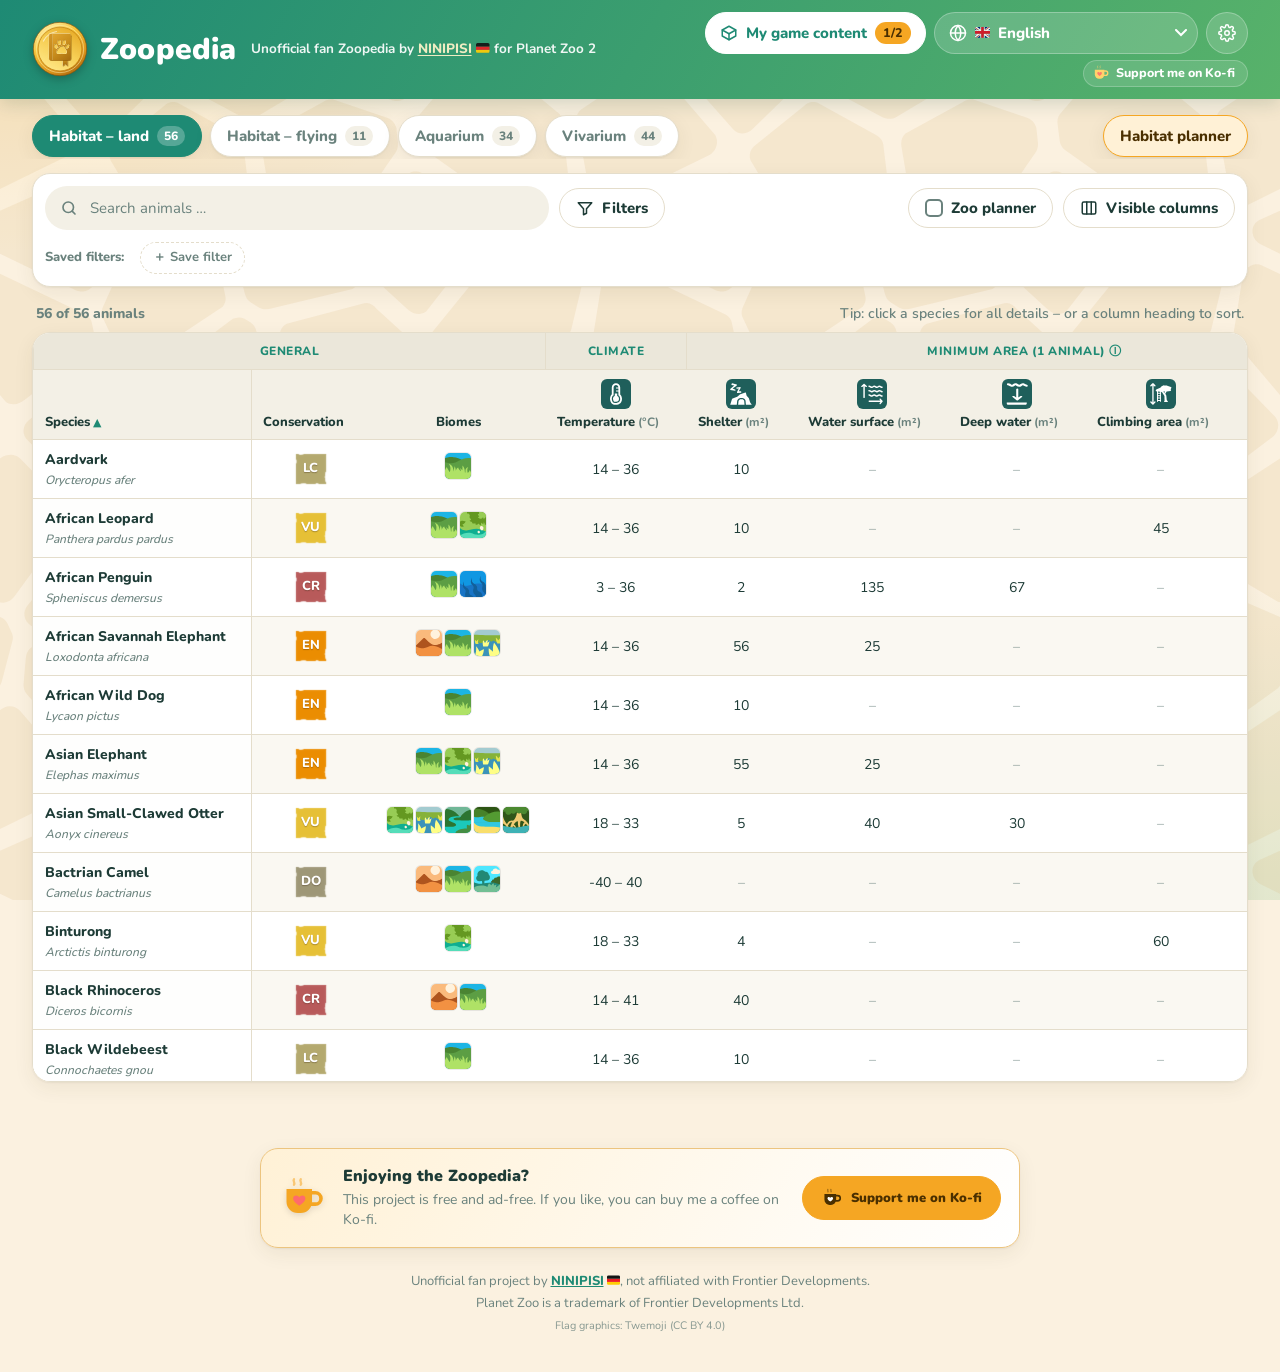
==== assets/Claude outputs/Zoopedia_Vorschau-1.html @ 82349730 "13.10.2026" ====
<!doctype html>
<html lang="de">
<head>
  <meta charset="utf-8">
  <meta name="viewport" content="width=device-width, initial-scale=1">
  <title>Zoopedia – Planet Zoo 2 (Vorschau)</title>
  <meta name="description" content="Inoffizielle Fan-Zoopedia für Planet Zoo 2: Gehege-Anforderungen, Tierdaten und Gehege-Planer.">
  <meta name="theme-color" content="#1e8a74">
  <!-- Seiten-Logo: Browser-Tab, Lesezeichen, Startbildschirm und Link-Vorschau -->
  <link rel="icon" type="image/svg+xml" href="[data-uri]">
  <link rel="icon" type="image/png" sizes="32x32" href="[data-uri]">
  <link rel="icon" type="image/png" sizes="16x16" href="[data-uri]">
  <link rel="shortcut icon" href="[data-uri]">
  <link rel="apple-touch-icon" sizes="180x180" href="[data-uri]">
  <meta name="application-name" content="Zoopedia">
  <meta name="apple-mobile-web-app-title" content="Zoopedia">
  <meta property="og:type" content="website">
  <meta property="og:site_name" content="Zoopedia">
  <meta property="og:title" content="Zoopedia – Planet Zoo 2">
  <meta property="og:description" content="Inoffizielle Fan-Zoopedia für Planet Zoo 2: Gehege-Anforderungen, Tierdaten und Gehege-Planer.">
  <meta property="og:image" content="assets/icons/og-image.png">
  <meta property="og:image:width" content="1200">
  <meta property="og:image:height" content="630">
  <meta name="twitter:card" content="summary_large_image">
  <script>
    /* Farbschema sofort setzen, damit die Seite beim Laden nicht kurz falsch aufblitzt */
    try { var zs = JSON.parse(localStorage.getItem("zoopedia-pz2.v1") || "{}"); if (zs.theme === "light" || zs.theme === "dark") document.documentElement.setAttribute("data-theme", zs.theme); } catch (e) {}
  </script>
  <style>
/* ===== Zoopedia für Planet Zoo 2 – Stil =====
   Alle Farben stehen als Variablen in :root (hell) und [data-theme="dark"] (dunkel).
   "Wie das System" = kein data-theme, dann entscheidet prefers-color-scheme. */

/* Flaggen-Emojis (Windows zeigt sonst nur Buchstaben). Twemoji, CC BY 4.0 – nur für Flaggen-Zeichen. */
@font-face { font-family: "Twemoji Country Flags"; font-display: swap; src: url("[data-uri]") format("woff2");
  unicode-range: U+1F1E6-1F1FF, U+1F3F4, U+E0062-E0063, U+E0065, U+E0067, U+E006C, U+E006E, U+E0073-E0074, U+E0077, U+E007F; }
@font-face { font-family: "Nunito"; font-weight: 200 1000; font-display: swap; src: url("[data-uri]") format("woff2");
  unicode-range: U+0000-00FF,U+0131,U+0152-0153,U+02BB-02BC,U+02C6,U+02DA,U+02DC,U+2000-206F,U+20AC,U+2122,U+2191,U+2193,U+2212,U+2215,U+FEFF,U+FFFD; }
@font-face { font-family: "Nunito"; font-weight: 200 1000; font-display: swap; src: url("[data-uri]") format("woff2");
  unicode-range: U+0100-02BA,U+02BD-02C5,U+02C7-02CC,U+02CE-02D7,U+02DD-02FF,U+0304,U+0308,U+0329,U+1D00-1DBF,U+1E00-1E9F,U+1EF2-1EFF,U+2020,U+20A0-20AB,U+20AD-20C0,U+2113,U+2C60-2C7F,U+A720-A7FF; }
@font-face { font-family: "Nunito"; font-weight: 200 1000; font-display: swap; src: url("[data-uri]") format("woff2");
  unicode-range: U+0301,U+0400-045F,U+0490-0491,U+04B0-04B1,U+2116; }
@font-face { font-family: "Nunito"; font-weight: 200 1000; font-display: swap; src: url("[data-uri]") format("woff2");
  unicode-range: U+0460-052F,U+1C80-1C88,U+20B4,U+2DE0-2DFF,U+A640-A69F,U+FE2E-FE2F; }

:root {
  --font: "Twemoji Country Flags", "Nunito", "Segoe UI", system-ui, -apple-system, "Hiragino Maru Gothic ProN", "Noto Sans JP", "Malgun Gothic", "Noto Sans KR",
          "PingFang SC", "Microsoft YaHei", "Noto Sans SC", "PingFang TC", "Microsoft JhengHei", "Noto Sans TC", "Leelawadee UI", "Noto Sans Thai", sans-serif;
  /* Hell (Standard): warmer Sand, frisches Grün-Türkis, sonniges Orange */
  --bg: #fbf1e0;
  --pattern: rgba(214, 168, 98, .14);
  --bg-deco-1: rgba(255, 196, 77, .22);
  --bg-deco-2: rgba(95, 179, 107, .16);
  --surface: #ffffff;
  --surface-2: #f3f0e6;
  --surface-3: #ebe7da;
  --line: #e4ddcb;
  --text: #1d3b36;
  --muted: #6a827d;
  --primary: #1e8a74;
  --primary-2: #2fa58a;
  --primary-ink: #ffffff;
  --primary-soft: #dcf1ea;
  --accent: #f5a623;
  --accent-soft: #fff1d6;
  --accent-ink: #4a2f00;
  --header-1: #1e8a74;
  --header-2: #58b26a;
  --header-ink: #ffffff;
  --good: #2e9e5b;
  --warn: #c77800;
  --bad: #d64933;
  --row-alt: #faf8f2;
  --row-hover: #fff4dc;
  --radius: 18px;
  --radius-s: 12px;
  --shadow: 0 1px 2px rgba(60, 50, 20, .06), 0 6px 20px rgba(60, 50, 20, .07);
  --shadow-lg: 0 20px 60px rgba(30, 40, 30, .25);
  color-scheme: light;
}

/* Dunkel: weiches Nacht-Türkis statt tiefem Schwarzblau */
@media (prefers-color-scheme: dark) {
  :root:not([data-theme="light"]) {
    --bg: #15282c; --pattern: rgba(255, 236, 200, .035); --bg-deco-1: rgba(255, 191, 71, .10); --bg-deco-2: rgba(76, 195, 165, .10);
    --surface: #1d343a; --surface-2: #233e44; --surface-3: #2a4950; --line: rgba(220, 245, 238, .12);
    --text: #eef6f3; --muted: #a2bdb8; --primary: #4cc3a5; --primary-2: #6fd6bb; --primary-ink: #0c2621; --primary-soft: rgba(76, 195, 165, .16);
    --accent: #ffbf47; --accent-soft: rgba(255, 191, 71, .14); --accent-ink: #3a2600;
    --header-1: #17594e; --header-2: #2c6e45; --header-ink: #ffffff;
    --good: #7fd69a; --warn: #ffc15c; --bad: #ff8a73; --row-alt: rgba(255,255,255,.025); --row-hover: rgba(255, 191, 71, .09);
    --shadow: 0 1px 2px rgba(0,0,0,.2), 0 8px 24px rgba(0,0,0,.22); --shadow-lg: 0 20px 60px rgba(0,0,0,.5);
    color-scheme: dark;
  }
}
:root[data-theme="dark"] {
  --bg: #15282c; --pattern: rgba(255, 236, 200, .035); --bg-deco-1: rgba(255, 191, 71, .10); --bg-deco-2: rgba(76, 195, 165, .10);
  --surface: #1d343a; --surface-2: #233e44; --surface-3: #2a4950; --line: rgba(220, 245, 238, .12);
  --text: #eef6f3; --muted: #a2bdb8; --primary: #4cc3a5; --primary-2: #6fd6bb; --primary-ink: #0c2621; --primary-soft: rgba(76, 195, 165, .16);
  --accent: #ffbf47; --accent-soft: rgba(255, 191, 71, .14); --accent-ink: #3a2600;
  --header-1: #17594e; --header-2: #2c6e45; --header-ink: #ffffff;
  --good: #7fd69a; --warn: #ffc15c; --bad: #ff8a73; --row-alt: rgba(255,255,255,.025); --row-hover: rgba(255, 191, 71, .09);
  --shadow: 0 1px 2px rgba(0,0,0,.2), 0 8px 24px rgba(0,0,0,.22); --shadow-lg: 0 20px 60px rgba(0,0,0,.5);
  color-scheme: dark;
}

* { box-sizing: border-box; }
html {
  background:
    radial-gradient(800px 420px at 0% 0%, var(--bg-deco-1), transparent 60%),
    radial-gradient(900px 520px at 100% 100%, var(--bg-deco-2), transparent 60%),
    var(--bg);
  background-attachment: fixed;
}
body { margin: 0; font-family: var(--font); color: var(--text); font-size: 15px; line-height: 1.5; min-height: 100vh; }
/* Hintergrund: Fleckenmuster im Stil einer Massai-Giraffe (eigene Grafik, assets/giraffe-muster.svg) */
body::before { content: ""; position: fixed; inset: 0; z-index: -1; pointer-events: none; background: var(--pattern);
  -webkit-mask: url("[data-uri]") 0 0 / 640px 640px repeat; mask: url("[data-uri]") 0 0 / 640px 640px repeat; }
button, input, select { font: inherit; color: inherit; }
a { color: var(--primary); font-weight: 800; }
:focus-visible { outline: 3px solid var(--accent); outline-offset: 2px; }
[hidden] { display: none !important; }
.ico { width: 18px; height: 18px; flex: none; }

/* ---- Kopfzeile ---- */
.top { background: linear-gradient(120deg, var(--header-1), var(--header-2)); color: var(--header-ink); box-shadow: 0 4px 18px rgba(20, 70, 50, .18); }
.top-inner { max-width: 1700px; margin: 0 auto; display: flex; align-items: center; justify-content: space-between; gap: 16px; padding: 12px clamp(14px, 3vw, 32px); }
.brand { display: flex; align-items: center; gap: 4px 14px; min-width: 0; flex-wrap: wrap; }
.brand-home { display: flex; align-items: center; gap: 12px; text-decoration: none; color: inherit; }
.brand-home img { width: 56px; height: 56px; filter: drop-shadow(0 3px 5px rgba(0,0,0,.25)); flex: none; }
.brand-name { font-weight: 900; font-size: clamp(22px, 3vw, 30px); letter-spacing: .2px; }
.brand-tag { font-size: 13.5px; font-weight: 700; opacity: .92; }
.brand-tag a { color: #fff3c9; text-decoration: underline; text-underline-offset: 2px; }
.brand-tag a:hover { color: #fff; }
.top-actions { display: flex; align-items: center; gap: 8px; flex: none; }
.hdr-btn {
  display: inline-flex; align-items: center; gap: 8px; height: 42px; padding: 0 14px; border-radius: 999px; cursor: pointer;
  background: rgba(255,255,255,.16); border: 1.5px solid rgba(255,255,255,.28); color: #fff; font-weight: 800; white-space: nowrap;
  transition: background .15s, border-color .15s;
}
.hdr-btn:hover { background: rgba(255,255,255,.26); border-color: rgba(255,255,255,.5); }
.hdr-dlc { background: #fff; color: var(--header-1); border-color: #fff; }
.hdr-dlc:hover { background: #fff8e6; border-color: #fff8e6; }
:root[data-theme="dark"] .hdr-dlc { color: #17594e; }
.hdr-dlc .count { background: var(--accent); color: var(--accent-ink); border-radius: 999px; padding: 0 8px; font-size: 12.5px; line-height: 22px; }
.hdr-icon { width: 42px; padding: 0; justify-content: center; }
.hdr-icon .lbl { display: none; }
.hdr-lang { padding-right: 6px; }
.hdr-lang select { appearance: none; background: transparent; border: 0; cursor: pointer; font-weight: 800; color: #fff; padding: 8px 22px 8px 0;
  background-image: url("data:image/svg+xml,%3Csvg xmlns='http://www.w3.org/2000/svg' width='12' height='8' viewBox='0 0 12 8'%3E%3Cpath d='M1 1l5 5 5-5' fill='none' stroke='%23ffffff' stroke-width='2' stroke-linecap='round'/%3E%3C/svg%3E");
  background-repeat: no-repeat; background-position: right 4px center; max-width: 220px; }
.hdr-lang select option { color: #1d3b36; background: #fff; }

/* ---- Tabs ---- */
.tabs { max-width: 1700px; margin: 0 auto; display: flex; gap: 8px; padding: 16px clamp(14px, 3vw, 32px) 2px; overflow-x: auto; scrollbar-width: thin; }
.tab {
  flex: none; display: inline-flex; align-items: center; gap: 8px; height: 42px; padding: 0 16px; border-radius: 999px; cursor: pointer;
  background: var(--surface); border: 1.5px solid var(--line); font-weight: 800; color: var(--muted); white-space: nowrap; box-shadow: var(--shadow);
}
.tab:hover { color: var(--text); border-color: var(--primary); }
.tab[aria-selected="true"] { background: var(--primary); border-color: var(--primary); color: var(--primary-ink); }
.tab .badge { min-width: 24px; padding: 0 7px; border-radius: 999px; background: var(--surface-2); color: var(--muted); font-size: 12px; text-align: center; line-height: 20px; }
.tab[aria-selected="true"] .badge { background: rgba(255,255,255,.25); color: inherit; }
.tab.empty-tab { opacity: .7; }
.tab.planner { margin-left: auto; background: var(--accent-soft); border-color: var(--accent); color: var(--accent-ink); }
:root[data-theme="dark"] .tab.planner { color: var(--accent); }
@media (prefers-color-scheme: dark) { :root:not([data-theme="light"]) .tab.planner { color: var(--accent); } }
.tab.planner[aria-selected="true"],
:root[data-theme="dark"] .tab.planner[aria-selected="true"] { background: var(--accent); color: var(--accent-ink); }
@media (prefers-color-scheme: dark) { :root:not([data-theme="light"]) .tab.planner[aria-selected="true"] { color: var(--accent-ink); } }

main { padding: 14px clamp(14px, 3vw, 32px) 40px; max-width: 1700px; margin: 0 auto; }
.banner { display: flex; gap: 10px; align-items: flex-start; background: var(--accent-soft); border: 1.5px solid color-mix(in srgb, var(--accent) 45%, transparent); color: var(--text); padding: 10px 14px; border-radius: var(--radius-s); margin-bottom: 12px; font-weight: 700; font-size: 14px; }
.lead { color: var(--muted); margin: 2px 2px 12px; font-size: 14px; }

/* ---- Karten / Buttons ---- */
.card { background: var(--surface); border: 1.5px solid var(--line); border-radius: var(--radius); box-shadow: var(--shadow); }
.btn { display: inline-flex; align-items: center; gap: 8px; height: 40px; padding: 0 16px; border-radius: 999px; cursor: pointer; font-weight: 800; white-space: nowrap;
  background: var(--surface); border: 1.5px solid var(--line); color: var(--text); }
.btn:hover { border-color: var(--primary); }
.btn[aria-expanded="true"] { background: var(--primary-soft); border-color: var(--primary); }
.btn-primary { background: var(--primary); border-color: var(--primary); color: var(--primary-ink); }
.btn-primary:hover { background: var(--primary-2); border-color: var(--primary-2); }
.btn-quiet { background: transparent; border-color: transparent; color: var(--muted); }
.btn-quiet:hover { color: var(--text); border-color: var(--line); }
.btn .pill { background: var(--accent); color: var(--accent-ink); border-radius: 999px; padding: 0 8px; font-size: 12px; line-height: 20px; }
.danger { color: var(--bad); }
.btn.danger:hover { border-color: var(--bad); }
.icon-btn { width: 36px; height: 36px; border-radius: 10px; cursor: pointer; background: transparent; border: 1.5px solid var(--line); color: var(--muted); font-size: 20px; line-height: 1; flex: none; }
.icon-btn:hover { color: var(--bad); border-color: var(--bad); }

/* ---- Werkzeugleiste + Filter ---- */
.toolbar { display: flex; align-items: center; gap: 10px; flex-wrap: wrap; padding: 12px; }
.search { flex: 1 1 280px; max-width: 520px; position: relative; display: block; }
.search input { width: 100%; height: 44px; border-radius: 999px; padding: 0 16px 0 44px; background: var(--surface-2); border: 1.5px solid transparent; }
.search input:focus { background: var(--surface); border-color: var(--primary); outline: none; }
.search input::placeholder { color: var(--muted); }
.search svg { position: absolute; left: 15px; top: 13px; width: 18px; height: 18px; color: var(--muted); }
.toolbar .spacer { flex: 1; }
.filter-panel { border-top: 1.5px solid var(--line); padding: 16px 18px 18px; display: grid; grid-template-columns: repeat(auto-fit, minmax(250px, 1fr)); gap: 18px 26px; }
.f-block h4 { margin: 0 0 8px; font-size: 13px; color: var(--muted); font-weight: 800; display: flex; align-items: center; gap: 6px; }
.f-hint { font-size: 12.5px; color: var(--muted); margin: 6px 0 0; }
.chips { display: flex; flex-wrap: wrap; gap: 6px; }
.chip { display: inline-flex; align-items: center; gap: 6px; height: 32px; padding: 0 12px; border-radius: 999px; background: var(--surface-2); border: 1.5px solid transparent; cursor: pointer; font-size: 13px; font-weight: 700; color: var(--text); }
.chip:hover { border-color: var(--line); }
.chip[aria-pressed="true"] { background: var(--primary-soft); border-color: var(--primary); }
.chip[aria-pressed="true"]::before { content: "✓"; color: var(--primary); font-weight: 900; }
.range-row { display: flex; align-items: center; gap: 8px; flex-wrap: wrap; }
.range-row label { display: inline-flex; align-items: center; gap: 6px; font-size: 13px; color: var(--muted); font-weight: 700; }
.num-in, .sel-in { height: 38px; border-radius: 10px; background: var(--surface-2); border: 1.5px solid transparent; padding: 0 10px; width: 96px; color: var(--text); }
.num-in:focus, .sel-in:focus { border-color: var(--primary); outline: none; background: var(--surface); }
.sel-in { width: auto; min-width: 140px; }
.check { display: inline-flex; align-items: center; gap: 8px; cursor: pointer; font-weight: 700; font-size: 14px; }
.check input { width: 18px; height: 18px; accent-color: var(--primary); }
.seg { display: inline-flex; padding: 3px; gap: 3px; background: var(--surface-2); border-radius: 999px; flex-wrap: wrap; }
.seg button { height: 32px; padding: 0 14px; border-radius: 999px; border: 0; background: transparent; cursor: pointer; font-weight: 800; font-size: 13px; color: var(--muted); }
.seg button[aria-pressed="true"] { background: var(--surface); color: var(--text); box-shadow: var(--shadow); }

/* ---- Tabelle ---- */
.table-meta { display: flex; justify-content: space-between; align-items: center; gap: 12px; margin: 16px 4px 8px; flex-wrap: wrap; color: var(--muted); font-weight: 800; font-size: 14px; }
.table-wrap { border-radius: var(--radius); border: 1.5px solid var(--line); overflow: auto; max-height: calc(100vh - 150px); background: var(--surface); box-shadow: var(--shadow); }
table.data { border-collapse: separate; border-spacing: 0; width: max-content; min-width: 100%; font-size: 14px; }
.data th, .data td { padding: 9px 12px; text-align: center; border-bottom: 1px solid var(--line); white-space: nowrap; }
.data thead th { position: sticky; background: var(--surface-2); z-index: 3; font-weight: 800; }
.data thead tr.grp th { top: 0; font-size: 12px; color: var(--primary); text-transform: uppercase; letter-spacing: .5px; border-left: 1px solid var(--line); background: var(--surface-3); }
.data thead tr.grp th[title] { cursor: help; }
.data thead tr.cols th { top: var(--grp-h, 36px); font-size: 13px; white-space: normal; vertical-align: bottom; line-height: 1.25; min-width: 86px; color: var(--text); }
.data th .u { color: var(--muted); font-weight: 700; font-size: 12px; }
.data th.sortable { cursor: pointer; user-select: none; }
.data th.sortable:hover { background: var(--primary-soft); }
.sort-arrow { display: inline-block; width: 12px; margin-left: 3px; color: var(--primary); font-size: 11px; }
.data td.left, .data th.left { text-align: left; }
.data tbody tr { cursor: pointer; }
.data tbody tr:nth-child(even) td { background: var(--row-alt); }
.data tbody tr:hover td { background: var(--row-hover); }
.data .sticky { position: sticky; left: 0; z-index: 2; box-shadow: 1px 0 0 var(--line); }
.data thead th.sticky { z-index: 5; }
.data tbody td.sticky { background: var(--surface); }
.data tbody tr:nth-child(even) td.sticky { background: color-mix(in srgb, var(--surface) 92%, var(--surface-2)); }
.data tbody tr:hover td.sticky { background: var(--row-hover); }
.data td.name { font-weight: 800; min-width: 210px; text-align: left; color: var(--text); }
.data td.name .nm { border-bottom: 1.5px dashed transparent; }
.data tbody tr:hover td.name .nm { border-bottom-color: var(--primary); }
.zero { color: var(--muted); opacity: .7; }
.mini { display: inline-flex; flex-wrap: wrap; gap: 4px; justify-content: center; max-width: 240px; white-space: normal; }
.tag { display: inline-flex; align-items: center; gap: 5px; padding: 1px 9px; border-radius: 999px; font-size: 12px; font-weight: 800; background: var(--surface-2); color: var(--text); }
.tag::before { content: ""; width: 7px; height: 7px; border-radius: 50%; background: var(--dot, var(--muted)); }
.tag.c { --dot: #3aa0c8; }
.b-desert { --dot: #e8a043; } .b-savannah { --dot: #c8b630; } .b-temperate { --dot: #5cb85c; } .b-taiga { --dot: #1f8a6a; }
.b-tundra { --dot: #8fc7e8; } .b-tropical { --dot: #20c29a; } .b-wetlands { --dot: #7a9a3a; } .b-lakesRivers { --dot: #3d8bfd; }
.b-estuarine { --dot: #6aa6a0; } .b-mangrove { --dot: #4f7d3b; } .b-reef { --dot: #ff7f6e; } .b-openSea { --dot: #1f5fbf; }
/* Arterhaltungszustand: Kürzel-Knopf wie im Spiel (Form aus der Spielgrafik, Farben aus den Einzelgrafiken) */
.st { --st: #b4a96e; display: inline-grid; place-items: center; width: 34px; height: 32px; flex: none; position: relative; cursor: help; vertical-align: middle; }
.st::before { content: ""; position: absolute; inset: 0; background: var(--st);
  -webkit-mask: url("[data-uri]") center / 100% 100% no-repeat; mask: url("[data-uri]") center / 100% 100% no-repeat; }
.st-code { position: relative; color: #fff; font-weight: 800; font-size: 13px; letter-spacing: .3px; text-shadow: 0 1px 1px rgba(60, 40, 20, .35); }
.st-ew { --st: #c16fa5; } .st-cr { --st: #b85a5a; } .st-en { --st: #eb8d01; } .st-vu { --st: #e6c036; } .st-nt { --st: #bdac34; }
.st-lc { --st: #b4a96e; } .st-dom { --st: #9e9777; } .st-dd { --st: #e7c48e; } .st-ne { --st: #e0ccac; }
.st-wrap { display: inline-flex; align-items: center; gap: 8px; font-weight: 800; }
.chip .st { width: 26px; height: 24px; } .chip .st-code { font-size: 10.5px; }
/* Anforderungs-Icons aus dem Spiel (weiß) auf dunkler Kachel */
.req-ic { display: inline-grid; place-items: center; width: 26px; height: 26px; border-radius: 6px; background: #1f5f5b; flex: none; vertical-align: middle; }
.req-ic img { width: 20px; height: 20px; display: block; }
.data th.has-ic { vertical-align: top; }
.data th.has-ic .req-ic { display: grid; margin: 0 auto 5px; width: 30px; height: 30px; }
.data th.has-ic .req-ic img { width: 24px; height: 24px; }
.data th .th-l { display: inline; }
/* Biome als quadratische Spiel-Icons */
.bi-ic { width: 26px; height: 26px; border-radius: 5px; display: inline-block; vertical-align: middle; box-shadow: 0 0 0 1px rgba(0,0,0,.08); cursor: help; }
.bi-list { display: inline-flex; gap: 3px; flex-wrap: wrap; justify-content: center; max-width: 150px; }
.bi-tag { display: inline-flex; align-items: center; gap: 6px; padding: 2px 10px 2px 2px; border-radius: 8px; background: var(--surface-2); font-size: 12.5px; font-weight: 800; }
.bi-tag .bi-ic { width: 24px; height: 24px; cursor: default; }
.chip .bi-ic { width: 22px; height: 22px; margin-left: -6px; }
/* Gäste können durchgehen: Haken / Kreuz wie in der offiziellen Zoopedia */
.walk-ic { width: 24px; height: 24px; vertical-align: middle; cursor: help; }
.walk-dd { display: inline-flex; align-items: center; gap: 6px; }
.walk-dd .walk-ic { width: 20px; height: 20px; }
.dlc-tag { font-size: 12px; font-weight: 800; padding: 2px 10px; border-radius: 999px; background: var(--surface-2); color: var(--muted); }
.dlc-tag.deluxe { background: var(--accent-soft); color: var(--accent-ink); }
:root[data-theme="dark"] .dlc-tag.deluxe { color: var(--accent); }
@media (prefers-color-scheme: dark) { :root:not([data-theme="light"]) .dlc-tag.deluxe { color: var(--accent); } }
.gift { width: 22px; height: auto; vertical-align: -4px; margin-left: 7px; cursor: help; }
.gift-tag::before { display: none; } .gift-tag .gift { margin: 0; width: 18px; }
.empty { padding: 36px 20px; text-align: center; color: var(--muted); font-weight: 700; }

/* ---- Spalten-Menü ---- */
.menu { position: relative; }
.menu > summary { list-style: none; }
.menu > summary::-webkit-details-marker { display: none; }
.menu-pop { position: absolute; right: 0; top: 46px; z-index: 30; width: 300px; max-height: 65vh; overflow: auto; padding: 14px 16px; display: grid; gap: 6px;
  background: var(--surface); border: 1.5px solid var(--line); border-radius: var(--radius-s); box-shadow: var(--shadow-lg); }
.menu-pop h5 { margin: 8px 0 2px; font-size: 12px; color: var(--primary); text-transform: uppercase; letter-spacing: .5px; }
.menu-pop h5:first-child { margin-top: 0; }

/* ---- Planer ---- */
.planner-grid { display: grid; grid-template-columns: minmax(0, 1.5fr) minmax(300px, 1fr); gap: 16px; align-items: start; }
.planner-card { padding: 18px; }
.planner-card h2 { margin: 0 0 6px; font-size: 20px; }
.hint { color: var(--muted); margin: 0 0 14px; }
.p-row { display: grid; grid-template-columns: minmax(180px, 1fr) 96px 96px 64px 40px; gap: 10px; align-items: end; padding: 12px; border-radius: 14px; background: var(--surface-2); margin-bottom: 10px; }
.p-row label { display: grid; gap: 4px; font-size: 12px; color: var(--muted); font-weight: 800; }
.p-row .sel-in, .p-row .num-in { width: 100%; background: var(--surface); font-size: 15px; font-weight: 700; }
.p-total { text-align: center; font-weight: 900; font-size: 18px; padding-bottom: 6px; color: var(--text); }
.p-notes { grid-column: 1 / -1; display: grid; gap: 3px; margin-top: 2px; font-size: 13px; font-weight: 700; }
.note-ok { color: var(--good); } .note-warn { color: var(--warn); } .note-bad { color: var(--bad); } .note-muted { color: var(--muted); font-weight: 600; }
.p-needs { grid-column: 1 / -1; display: flex; flex-wrap: wrap; gap: 6px; }
.stat { display: inline-flex; gap: 6px; align-items: baseline; padding: 3px 10px; border-radius: 999px; background: var(--surface); font-size: 12.5px; font-weight: 700; }
.stat b { font-weight: 900; }
.result-list { display: grid; gap: 8px; }
.res-tile { display: flex; justify-content: space-between; align-items: baseline; gap: 12px; padding: 12px 14px; border-radius: 12px; background: var(--surface-2); }
.res-tile .k { color: var(--muted); font-weight: 800; }
.res-tile .v { font-weight: 900; font-size: 20px; }
.res-tile .v small { font-size: 12px; color: var(--muted); font-weight: 700; margin-left: 3px; }
.res-sec { margin: 16px 0 6px; font-size: 12px; font-weight: 800; color: var(--primary); text-transform: uppercase; letter-spacing: .5px; }
.fence-line { padding: 10px 14px; border-radius: 12px; background: var(--surface-2); font-weight: 700; }
.row-actions { display: flex; gap: 10px; flex-wrap: wrap; margin-top: 6px; align-items: center; }

/* ---- Dialog ---- */
dialog { border: 0; border-radius: 22px; background: var(--surface); color: var(--text); padding: 0; width: min(560px, 94vw); max-height: 90vh; box-shadow: var(--shadow-lg); }
dialog.wide { width: min(860px, 94vw); }
dialog[open] { display: flex; flex-direction: column; }
dialog::backdrop { background: rgba(20, 35, 30, .45); backdrop-filter: blur(3px); }
.dlg-head { display: flex; justify-content: space-between; align-items: flex-start; gap: 12px; padding: 20px 22px 6px; }
.dlg-head h2 { margin: 0; font-size: 22px; line-height: 1.2; }
.dlg-tax { margin: 6px 0 0; }
.tax { display: flex; flex-wrap: wrap; gap: 2px 16px; font-size: 13.5px; color: var(--muted); line-height: 1.5; }
.tax b { font-weight: 800; font-style: italic; color: var(--text); }
.tax i { font-style: italic; font-weight: 500; }
.dlg-sub { margin: 4px 0 0; color: var(--muted); font-size: 13.5px; font-weight: 700; }
.dlg-body { padding: 8px 22px 18px; display: grid; gap: 18px; overflow: auto; }
.dlg-body h3 { margin: 0 0 8px; font-size: 13px; color: var(--primary); text-transform: uppercase; letter-spacing: .5px; }
.opt-list { display: grid; gap: 8px; }
.opt { display: flex; align-items: center; gap: 12px; padding: 12px 14px; border-radius: 14px; background: var(--surface-2); border: 1.5px solid transparent; cursor: pointer; font-weight: 800; }
.opt:has(input:checked) { border-color: var(--primary); background: var(--primary-soft); }
.opt input { width: 20px; height: 20px; accent-color: var(--primary); }
.opt small { margin-left: auto; color: var(--muted); font-weight: 700; }
.dlg-foot { display: flex; justify-content: space-between; gap: 10px; padding: 14px 22px 20px; border-top: 1.5px solid var(--line); flex-wrap: wrap; align-items: center; }
.dlg-foot .grow { flex: 1; }
.warn-box { padding: 10px 14px; border-radius: 12px; background: color-mix(in srgb, var(--bad) 12%, transparent); color: var(--bad); font-weight: 800; font-size: 14px; }

/* Detailansicht */
.d-hero { display: grid; grid-template-columns: 240px 1fr; gap: 16px; align-items: start; }
.d-hero-info { display: grid; gap: 10px; align-content: start; }
.d-img { margin: 0; aspect-ratio: 4 / 3; border-radius: 14px; overflow: hidden; background: var(--surface-2); }
.d-img img { width: 100%; height: 100%; object-fit: cover; display: block; }
.d-img-ph { height: 100%; display: flex; flex-direction: column; align-items: center; justify-content: center; gap: 8px; padding: 12px; text-align: center;
  color: var(--muted); font-size: 12.5px; font-weight: 700; border: 2px dashed var(--line); border-radius: 14px;
  background: repeating-linear-gradient(135deg, transparent 0 12px, color-mix(in srgb, var(--line) 35%, transparent) 12px 24px); }
.d-img-ph svg { width: 42px; height: 42px; opacity: .55; }
@media (max-width: 560px) { .d-hero { grid-template-columns: 1fr; } .d-img { max-width: 280px; } }
.badges { display: flex; flex-wrap: wrap; gap: 6px; align-items: center; }
.detail-grid { display: grid; grid-template-columns: repeat(auto-fit, minmax(240px, 1fr)); gap: 14px; }
.d-sec { background: var(--surface-2); border-radius: 14px; padding: 12px 14px; }
.d-sec h3 { margin-bottom: 6px; }
.d-sec dl { display: grid; grid-template-columns: 1fr auto; gap: 4px 12px; margin: 0; font-size: 14px; }
.d-sec dt { color: var(--muted); font-weight: 700; }
.d-sec dd { margin: 0; font-weight: 800; text-align: right; }
.area-table { width: 100%; border-collapse: collapse; font-size: 13.5px; }
.area-table th, .area-table td { padding: 6px 8px; text-align: right; border-bottom: 1px solid var(--line); }
.area-table th:first-child, .area-table td:first-child { text-align: left; }
.area-table thead th { color: var(--muted); font-size: 12px; font-weight: 800; }
.area-table td { font-weight: 800; }
.area-table td:first-child { color: var(--muted); font-weight: 700; }

footer { padding: 26px clamp(14px, 3vw, 32px) 36px; color: var(--muted); font-size: 13px; text-align: center; line-height: 1.7; }
footer small { opacity: .8; }

@media (max-width: 900px) {
  .planner-grid { grid-template-columns: 1fr; }
  .p-row { grid-template-columns: 1fr 1fr 1fr; }
  .p-row .sp { grid-column: 1 / -1; }
  .table-wrap { max-height: none; }
  .data td.name { min-width: 150px; }
  .tab.planner { margin-left: 0; }
}
@media (max-width: 720px) {
  .top-inner { flex-wrap: wrap; }
  .top-actions { width: 100%; flex-wrap: wrap; }
  .hdr-dlc { flex: 1 1 100%; justify-content: center; }
  .hdr-lang { flex: 1; min-width: 0; }
  .hdr-lang select { max-width: none; width: 100%; }
  .brand-home img { width: 46px; height: 46px; }
}
@media (prefers-reduced-motion: reduce) { * { transition: none !important; scroll-behavior: auto !important; } }
.d-hero .mini { justify-content: flex-start; max-width: none; }

/* Gespeicherte Filter */
.presets { display: flex; align-items: center; gap: 8px; flex-wrap: wrap; padding: 0 12px 12px; }
.presets-lbl { font-size: 13px; font-weight: 800; color: var(--muted); }
.preset-wrap { display: inline-flex; align-items: center; }
.preset-wrap .chip { border-top-right-radius: 0; border-bottom-right-radius: 0; padding-right: 8px; }
.preset-x { height: 32px; width: 28px; border: 1.5px solid transparent; border-left: 1px solid var(--line); background: var(--surface-2); color: var(--muted);
  border-radius: 0 999px 999px 0; cursor: pointer; font-size: 16px; line-height: 1; }
.preset-x:hover { color: var(--bad); }
.preset-wrap:has(.chip[aria-pressed="true"]) .preset-x { background: var(--primary-soft); border-color: var(--primary); border-left-color: var(--primary); }
.preset-add { background: transparent; border: 1.5px dashed var(--line); color: var(--primary); cursor: pointer; }
.preset-add:hover { border-color: var(--primary); }
.preset-add.muted { color: var(--muted); }
.presets .menu-pop { top: 40px; }

/* Wissenschaftlicher Name unter dem Tiernamen in der Tabelle */
.data td.name .sci { display: block; font-size: 12px; font-weight: 500; font-style: italic; color: var(--muted); margin-top: 1px; }
.tax-sci { flex-basis: 100%; }

/* Vergesellschaftung im Tierprofil */
.rel-row { display: grid; grid-template-columns: minmax(150px, 220px) 1fr; gap: 6px 14px; align-items: start; padding: 4px 0; }
.rel-lbl { color: var(--muted); font-weight: 700; font-size: 14px; padding-top: 6px; }
.rel-chip { font-size: 13px; }
.rel-ok::before { content: "✓"; color: var(--good); font-weight: 900; }
.rel-bad::before { content: "✕"; color: var(--bad); font-weight: 900; }
@media (max-width: 560px) { .rel-row { grid-template-columns: 1fr; } }

/* Ko-fi-Kasten in der Fußzeile */
.kofi { max-width: 760px; margin: 0 auto 22px; display: flex; align-items: center; gap: 16px; padding: 16px 18px; text-align: left;
  background: linear-gradient(120deg, var(--accent-soft), var(--surface)); border-color: color-mix(in srgb, var(--accent) 45%, var(--line)); }
.kofi > .cup { width: 48px; height: 48px; flex: none; color: var(--accent); filter: drop-shadow(0 2px 3px rgba(0,0,0,.12)); }
.kofi-text { display: grid; gap: 2px; flex: 1; font-size: 14px; color: var(--muted); line-height: 1.45; }
.kofi-text strong { color: var(--text); font-size: 16px; font-weight: 900; }
.kofi-btn { flex: none; text-decoration: none; background: var(--accent); border-color: var(--accent); color: var(--accent-ink); font-weight: 900; height: 44px; padding: 0 18px; }
.kofi-btn:hover { background: color-mix(in srgb, var(--accent) 85%, #fff); border-color: var(--accent); }
.kofi-btn .cup { width: 22px; height: 22px; --kofi-heart: #fff; }
@media (max-width: 640px) { .kofi { flex-direction: column; text-align: center; } .kofi-btn { width: 100%; justify-content: center; } }

/* Ko-fi dezent im Kopfbereich, rechts unter der Sprachauswahl */
.top-right { display: flex; flex-direction: column; align-items: flex-end; gap: 6px; flex: none; }
.kofi-top { display: inline-flex; align-items: center; gap: 6px; padding: 3px 12px 3px 8px; border-radius: 999px; font-size: 12.5px; font-weight: 800;
  color: #fff; text-decoration: none; background: rgba(255,255,255,.12); border: 1px solid rgba(255,255,255,.22); transition: background .15s, border-color .15s; }
.kofi-top:hover { background: rgba(255,255,255,.24); border-color: rgba(255,255,255,.45); color: #fff; }
.kofi-top .cup { width: 18px; height: 18px; color: #ffd36b; --kofi-heart: #ff7a6b; }
@media (max-width: 720px) { .top-right { width: 100%; align-items: stretch; } .kofi-top { align-self: flex-end; } }

/* Steam-Link in „Meine Spielinhalte“ */
.opt-row { display: flex; align-items: stretch; gap: 8px; }
.opt-row .opt { flex: 1; min-width: 0; }
.steam-link { display: inline-flex; align-items: center; gap: 6px; padding: 0 14px; border-radius: 14px; font-size: 13px; font-weight: 800; text-decoration: none;
  color: var(--text); background: var(--surface-2); border: 1.5px solid var(--line); white-space: nowrap; }
.steam-link:hover { border-color: var(--primary); color: var(--primary); }
.steam-link .ico { width: 16px; height: 16px; }

/* ===== Zooplaner ===== */
.zoo-toggle[aria-pressed="true"] { background: var(--primary); color: var(--primary-ink, #fff); border-color: var(--primary); }
.zoo-box { display: inline-grid; place-items: center; width: 18px; height: 18px; border-radius: 5px; border: 2px solid var(--muted); font-size: 12px; font-weight: 900; line-height: 1; color: transparent; }
.zoo-toggle[aria-pressed="true"] .zoo-box { color: inherit; border-color: currentColor; }
.zoo-panel { margin: 0 12px 12px; padding: 12px 14px; border-radius: 14px; background: var(--primary-soft); }
.zoo-bar { display: flex; flex-wrap: wrap; gap: 10px 16px; align-items: center; }
.zoo-pick, .zoo-show { display: inline-flex; align-items: center; gap: 8px; }
.zoo-lbl { font-weight: 800; font-size: 13px; color: var(--muted); }
.zoo-tools { display: inline-flex; gap: 6px; align-items: center; position: relative; }
.zoo-tools .btn { height: 38px; }
.zoo-count { margin-left: auto; font-weight: 900; color: var(--primary); }
.owned-seg button { white-space: nowrap; }
.own-lbl { display: inline-grid; place-items: center; width: 30px; height: 30px; margin: -4px 6px -4px -6px; vertical-align: middle; cursor: pointer; float: left; }
.own-cb { width: 20px; height: 20px; accent-color: var(--primary); cursor: pointer; }
.data td.name .nm-box { display: block; overflow: hidden; }
.data.zoo-on tbody tr.owned td { background: color-mix(in srgb, var(--primary-soft) 70%, var(--surface)); }
.data.zoo-on tbody tr.owned td.name .nm::after { content: ""; }
.own-foot { margin-right: auto; font-weight: 700; }
@media (max-width: 720px) { .zoo-count { margin-left: 0; width: 100%; } }

/* Tierprofil */
.d-mini-h { font-size: 11.5px; font-weight: 800; text-transform: uppercase; letter-spacing: .5px; color: var(--muted); margin-bottom: -4px; }
.type-chip { font-size: 13px; }
.d-sec h3 { display: flex; align-items: center; gap: 8px; }
.d-dl dt { display: flex; align-items: center; gap: 7px; }
.d-dl dt .req-ic { width: 22px; height: 22px; } .d-dl dt .req-ic img { width: 17px; height: 17px; }
.area-scroll { overflow-x: auto; }
.area-table thead th { vertical-align: bottom; text-align: center !important; }
.area-table thead th .req-ic { display: grid; margin: 0 auto 4px; }
.area-table thead th span { display: block; white-space: normal; line-height: 1.2; }
.area-table td { text-align: center; }
.rel-neutral::before { content: "○"; color: var(--muted); font-weight: 900; }
.stat .req-ic { width: 20px; height: 20px; align-self: center; } .stat .req-ic img { width: 15px; height: 15px; }
.res-tile .k { display: inline-flex; align-items: center; gap: 8px; }

</style>
</head>
<body>
  <header class="top">
    <div class="top-inner">
      <div class="brand">
        <a class="brand-home" href="#enclosure" aria-label="Zoopedia">
          <img src="[data-uri]" alt="" width="56" height="56">
          <span class="brand-name">Zoopedia</span>
        </a>
        <span class="brand-tag" id="brandTag"></span>
      </div>
      <div class="top-right">
      <div class="top-actions">
        <button type="button" class="hdr-btn hdr-dlc" id="btnDlc" aria-haspopup="dialog">
          <svg class="ico" viewBox="0 0 24 24" fill="none" stroke="currentColor" stroke-width="2" stroke-linecap="round" stroke-linejoin="round" aria-hidden="true"><path d="M21 8l-9-5-9 5 9 5 9-5z"/><path d="M3 8v8l9 5 9-5V8"/><path d="M12 13v8"/></svg>
          <span class="lbl" id="btnDlcLabel"></span>
          <span class="count" id="btnDlcCount"></span>
        </button>
        <label class="hdr-btn hdr-lang">
          <svg class="ico" viewBox="0 0 24 24" fill="none" stroke="currentColor" stroke-width="2" stroke-linecap="round" aria-hidden="true"><circle cx="12" cy="12" r="10"/><path d="M2 12h20M12 2a15 15 0 0 1 0 20M12 2a15 15 0 0 0 0 20"/></svg>
          <select id="langSel"></select>
        </label>
        <button type="button" class="hdr-btn hdr-icon" id="btnSettings" aria-haspopup="dialog">
          <svg class="ico" viewBox="0 0 24 24" fill="none" stroke="currentColor" stroke-width="2" stroke-linecap="round" stroke-linejoin="round" aria-hidden="true"><circle cx="12" cy="12" r="3"/><path d="M19.4 15a1.7 1.7 0 0 0 .3 1.8l.1.1a2 2 0 1 1-2.8 2.8l-.1-.1a1.7 1.7 0 0 0-1.8-.3 1.7 1.7 0 0 0-1 1.5V21a2 2 0 1 1-4 0v-.1a1.7 1.7 0 0 0-1.1-1.5 1.7 1.7 0 0 0-1.8.3l-.1.1a2 2 0 1 1-2.8-2.8l.1-.1a1.7 1.7 0 0 0 .3-1.8 1.7 1.7 0 0 0-1.5-1H3a2 2 0 1 1 0-4h.1a1.7 1.7 0 0 0 1.5-1.1 1.7 1.7 0 0 0-.3-1.8l-.1-.1a2 2 0 1 1 2.8-2.8l.1.1a1.7 1.7 0 0 0 1.8.3h.1a1.7 1.7 0 0 0 1-1.5V3a2 2 0 1 1 4 0v.1a1.7 1.7 0 0 0 1 1.5 1.7 1.7 0 0 0 1.8-.3l.1-.1a2 2 0 1 1 2.8 2.8l-.1.1a1.7 1.7 0 0 0-.3 1.8v.1a1.7 1.7 0 0 0 1.5 1H21a2 2 0 1 1 0 4h-.1a1.7 1.7 0 0 0-1.5 1z"/></svg>
          <span class="lbl" id="btnSettingsLabel"></span>
        </button>
      </div>
        <a class="kofi-top" id="kofiTop" href="https://ko-fi.com/theniceguides" target="_blank" rel="noopener"></a>
      </div>
    </div>
  </header>

  <nav class="tabs" id="tabs" role="tablist"></nav>
  <main id="view"></main>
  <footer id="footer"></footer>

  <dialog id="dlg" aria-labelledby="dlgTitle">
    <div class="dlg-head">
      <div><h2 id="dlgTitle"></h2><div class="dlg-tax" id="dlgTax" hidden></div><p class="dlg-sub" id="dlgSub" hidden></p></div>
      <button type="button" class="icon-btn" id="dlgX" aria-label="×">×</button>
    </div>
    <div class="dlg-body" id="dlgBody"></div>
    <div class="dlg-foot" id="dlgFoot"></div>
  </dialog>

<script>
window.ZP_INLINE = {"data/meta.json": {"schema": 2, "dlcs": [{"id": "base", "default": true, "url": "https://store.steampowered.com/app/3219030/Planet_Zoo_2/"}, {"id": "deluxe", "default": false}], "continents": ["africa", "asia", "europe", "northAmerica", "southAmerica", "oceania", "arctic", "arcticOcean", "atlanticOcean", "indianOcean", "pacificOcean", "southernOcean"], "biomes": ["desert", "savannah", "temperate", "taiga", "tundra", "tropical", "wetlands", "lakesRivers", "estuarine", "mangrove", "reef", "openSea"], "roles": ["scavenger", "terrestrialPollinator", "aerialPollinator", "soilRooter", "wetlandEngineer", "preyLarge", "preySmall", "smallUnderwaterPrey", "preyMedium", "mediumUnderwaterPrey", "terrestrialForager", "aerialForager", "predator", "underwaterPredator", "terrestrialSeedDisperser", "aerialSeedDisperser", "terrestrialSporeDisperser", "lowBrowser", "highBrowser", "grazer", "underwaterGrazer", "freshwaterFish", "saltwaterFish"], "statuses": [{"id": "ew", "code": "EW"}, {"id": "cr", "code": "CR"}, {"id": "en", "code": "EN"}, {"id": "vu", "code": "VU"}, {"id": "nt", "code": "NT"}, {"id": "lc", "code": "LC"}, {"id": "dom", "code": "DO"}, {"id": "dd", "code": "DD"}, {"id": "ne", "code": "NE"}], "animalsFile": "data/tiere.json", "compatFile": "data/compat.json", "categories": [{"id": "enclosure", "type": "land", "tab": "tab.land", "sizeKey": "land", "filters": ["search", "status", "biomes", "continents", "roles", "temp", "size", "climbProof", "walk", "gift", "owned"], "columns": [{"id": "name", "group": "grp.general", "label": "col.name", "type": "name", "sortable": true, "fixed": true}, {"id": "status", "group": "grp.general", "label": "col.status", "type": "status", "sortable": true}, {"id": "dlc", "group": "grp.general", "label": "col.dlc", "type": "dlc", "sortable": true, "hidden": true}, {"id": "roles", "group": "grp.general", "label": "col.roles", "type": "roles", "sortable": false, "hidden": true}, {"id": "continents", "group": "grp.general", "label": "col.continents", "type": "continents", "sortable": false, "hidden": true}, {"id": "biomes", "group": "grp.general", "label": "col.biomes", "type": "biomes", "sortable": false}, {"id": "temp", "group": "grp.climate", "label": "col.temp", "type": "temp", "sortable": true, "icon": "temp", "unit": "°C"}, {"id": "humidity", "group": "grp.climate", "label": "col.humidity", "type": "range", "sortable": true, "path": "humidity", "icon": "humidity", "unit": "%"}, {"id": "salinity", "group": "grp.climate", "label": "col.salinity", "type": "num", "sortable": true, "path": "salinity", "icon": "salinity"}, {"id": "shelter", "group": "grp.req", "label": "col.shelter", "type": "area", "sortable": true, "path": "area1.shelter", "icon": "shelter", "unit": "m²"}, {"id": "water", "group": "grp.req", "label": "col.water", "type": "area", "sortable": true, "path": "area1.water", "icon": "water", "unit": "m²"}, {"id": "deep", "group": "grp.req", "label": "col.deep", "type": "area", "sortable": true, "path": "area1.deep", "icon": "deep", "unit": "m²"}, {"id": "climb", "group": "grp.req", "label": "col.climb", "type": "area", "sortable": true, "path": "area1.climb", "icon": "climb", "unit": "m²"}, {"id": "land", "group": "grp.req", "label": "col.land", "type": "area", "sortable": true, "path": "area1.land", "icon": "land", "unit": "m²"}, {"id": "flight", "group": "grp.req", "label": "col.flight", "type": "area", "sortable": true, "path": "area1.flight", "icon": "flight", "unit": "m²"}, {"id": "inc_shelter", "group": "grp.inc", "label": "col.shelter", "type": "area", "sortable": true, "calc": "inc.shelter", "icon": "shelter", "unit": "m²"}, {"id": "inc_water", "group": "grp.inc", "label": "col.water", "type": "area", "sortable": true, "calc": "inc.water", "icon": "water", "unit": "m²"}, {"id": "inc_deep", "group": "grp.inc", "label": "col.deep", "type": "area", "sortable": true, "calc": "inc.deep", "icon": "deep", "unit": "m²"}, {"id": "inc_climb", "group": "grp.inc", "label": "col.climb", "type": "area", "sortable": true, "calc": "inc.climb", "icon": "climb", "unit": "m²"}, {"id": "inc_land", "group": "grp.inc", "label": "col.land", "type": "area", "sortable": true, "calc": "inc.land", "icon": "land", "unit": "m²"}, {"id": "inc_flight", "group": "grp.inc", "label": "col.flight", "type": "area", "sortable": true, "calc": "inc.flight", "icon": "flight", "unit": "m²"}, {"id": "atMin_shelter", "group": "grp.atMin", "label": "col.shelter", "type": "area", "sortable": true, "calc": "atMin.shelter", "icon": "shelter", "unit": "m²", "hidden": true}, {"id": "atMin_water", "group": "grp.atMin", "label": "col.water", "type": "area", "sortable": true, "calc": "atMin.water", "icon": "water", "unit": "m²", "hidden": true}, {"id": "atMin_deep", "group": "grp.atMin", "label": "col.deep", "type": "area", "sortable": true, "calc": "atMin.deep", "icon": "deep", "unit": "m²", "hidden": true}, {"id": "atMin_climb", "group": "grp.atMin", "label": "col.climb", "type": "area", "sortable": true, "calc": "atMin.climb", "icon": "climb", "unit": "m²", "hidden": true}, {"id": "atMin_land", "group": "grp.atMin", "label": "col.land", "type": "area", "sortable": true, "calc": "atMin.land", "icon": "land", "unit": "m²", "hidden": true}, {"id": "atMin_flight", "group": "grp.atMin", "label": "col.flight", "type": "area", "sortable": true, "calc": "atMin.flight", "icon": "flight", "unit": "m²", "hidden": true}, {"id": "atMax_shelter", "group": "grp.atMax", "label": "col.shelter", "type": "area", "sortable": true, "calc": "atMax.shelter", "icon": "shelter", "unit": "m²", "hidden": true}, {"id": "atMax_water", "group": "grp.atMax", "label": "col.water", "type": "area", "sortable": true, "calc": "atMax.water", "icon": "water", "unit": "m²", "hidden": true}, {"id": "atMax_deep", "group": "grp.atMax", "label": "col.deep", "type": "area", "sortable": true, "calc": "atMax.deep", "icon": "deep", "unit": "m²", "hidden": true}, {"id": "atMax_climb", "group": "grp.atMax", "label": "col.climb", "type": "area", "sortable": true, "calc": "atMax.climb", "icon": "climb", "unit": "m²", "hidden": true}, {"id": "atMax_land", "group": "grp.atMax", "label": "col.land", "type": "area", "sortable": true, "calc": "atMax.land", "icon": "land", "unit": "m²", "hidden": true}, {"id": "atMax_flight", "group": "grp.atMax", "label": "col.flight", "type": "area", "sortable": true, "calc": "atMax.flight", "icon": "flight", "unit": "m²", "hidden": true}, {"id": "climbProof", "group": "grp.fence", "label": "col.climbProof", "type": "bool", "sortable": true, "path": "fence.climbProof", "icon": "fence", "hidden": true}, {"id": "fenceStr", "group": "grp.fence", "label": "col.fenceStr", "type": "num", "sortable": true, "path": "fence.strength", "icon": "strength"}, {"id": "fenceH", "group": "grp.fence", "label": "col.fenceH", "type": "meter", "sortable": true, "path": "fence.height", "icon": "height", "unit": "m"}, {"id": "moat", "group": "grp.fence", "label": "col.moat", "type": "moat", "sortable": true, "path": "fence.moat", "hidden": true}, {"id": "group", "group": "grp.social", "label": "col.group", "type": "rangeMinMax", "sortable": true, "path": "social"}, {"id": "ratio", "group": "grp.social", "label": "col.ratio", "type": "ratio", "sortable": true, "hidden": true}, {"id": "maleOnly", "group": "grp.social", "label": "col.maleOnly", "type": "range", "sortable": true, "path": "social.maleOnly", "hidden": true}, {"id": "femaleOnly", "group": "grp.social", "label": "col.femaleOnly", "type": "range", "sortable": true, "path": "social.femaleOnly", "hidden": true}, {"id": "walk", "group": "grp.social", "label": "col.walk", "type": "walk", "sortable": true, "path": "walkthrough"}, {"id": "maturity", "group": "grp.cycle", "label": "col.maturity", "type": "time", "sortable": true, "path": "lifecycle.maturity", "hidden": true}, {"id": "sterility", "group": "grp.cycle", "label": "col.sterility", "type": "time", "sortable": true, "path": "lifecycle.sterility", "hidden": true}, {"id": "litter", "group": "grp.cycle", "label": "col.litter", "type": "range", "sortable": true, "path": "lifecycle.litter", "hidden": true}, {"id": "gestation", "group": "grp.cycle", "label": "col.gestation", "type": "time", "sortable": true, "path": "lifecycle.gestation", "hidden": true}, {"id": "interval", "group": "grp.cycle", "label": "col.interval", "type": "time", "sortable": true, "path": "lifecycle.interval", "hidden": true}]}, {"id": "aviary", "type": "flying", "tab": "tab.flying", "sizeKey": "flight", "filters": ["search", "status", "biomes", "continents", "roles", "temp", "size", "walk", "gift", "owned"], "columns": [{"id": "name", "group": "grp.general", "label": "col.name", "type": "name", "sortable": true, "fixed": true}, {"id": "status", "group": "grp.general", "label": "col.status", "type": "status", "sortable": true}, {"id": "dlc", "group": "grp.general", "label": "col.dlc", "type": "dlc", "sortable": true, "hidden": true}, {"id": "roles", "group": "grp.general", "label": "col.roles", "type": "roles", "sortable": false, "hidden": true}, {"id": "continents", "group": "grp.general", "label": "col.continents", "type": "continents", "sortable": false, "hidden": true}, {"id": "biomes", "group": "grp.general", "label": "col.biomes", "type": "biomes", "sortable": false}, {"id": "temp", "group": "grp.climate", "label": "col.temp", "type": "temp", "sortable": true, "icon": "temp", "unit": "°C"}, {"id": "humidity", "group": "grp.climate", "label": "col.humidity", "type": "range", "sortable": true, "path": "humidity", "icon": "humidity", "unit": "%"}, {"id": "salinity", "group": "grp.climate", "label": "col.salinity", "type": "num", "sortable": true, "path": "salinity", "icon": "salinity"}, {"id": "shelter", "group": "grp.req", "label": "col.shelter", "type": "area", "sortable": true, "path": "area1.shelter", "icon": "shelter", "unit": "m²"}, {"id": "water", "group": "grp.req", "label": "col.water", "type": "area", "sortable": true, "path": "area1.water", "icon": "water", "unit": "m²"}, {"id": "deep", "group": "grp.req", "label": "col.deep", "type": "area", "sortable": true, "path": "area1.deep", "icon": "deep", "unit": "m²"}, {"id": "climb", "group": "grp.req", "label": "col.climb", "type": "area", "sortable": true, "path": "area1.climb", "icon": "climb", "unit": "m²"}, {"id": "land", "group": "grp.req", "label": "col.land", "type": "area", "sortable": true, "path": "area1.land", "icon": "land", "unit": "m²"}, {"id": "flight", "group": "grp.req", "label": "col.flight", "type": "area", "sortable": true, "path": "area1.flight", "icon": "flight", "unit": "m²"}, {"id": "inc_shelter", "group": "grp.inc", "label": "col.shelter", "type": "area", "sortable": true, "calc": "inc.shelter", "icon": "shelter", "unit": "m²"}, {"id": "inc_water", "group": "grp.inc", "label": "col.water", "type": "area", "sortable": true, "calc": "inc.water", "icon": "water", "unit": "m²"}, {"id": "inc_deep", "group": "grp.inc", "label": "col.deep", "type": "area", "sortable": true, "calc": "inc.deep", "icon": "deep", "unit": "m²"}, {"id": "inc_climb", "group": "grp.inc", "label": "col.climb", "type": "area", "sortable": true, "calc": "inc.climb", "icon": "climb", "unit": "m²"}, {"id": "inc_land", "group": "grp.inc", "label": "col.land", "type": "area", "sortable": true, "calc": "inc.land", "icon": "land", "unit": "m²"}, {"id": "inc_flight", "group": "grp.inc", "label": "col.flight", "type": "area", "sortable": true, "calc": "inc.flight", "icon": "flight", "unit": "m²"}, {"id": "atMin_shelter", "group": "grp.atMin", "label": "col.shelter", "type": "area", "sortable": true, "calc": "atMin.shelter", "icon": "shelter", "unit": "m²", "hidden": true}, {"id": "atMin_water", "group": "grp.atMin", "label": "col.water", "type": "area", "sortable": true, "calc": "atMin.water", "icon": "water", "unit": "m²", "hidden": true}, {"id": "atMin_deep", "group": "grp.atMin", "label": "col.deep", "type": "area", "sortable": true, "calc": "atMin.deep", "icon": "deep", "unit": "m²", "hidden": true}, {"id": "atMin_climb", "group": "grp.atMin", "label": "col.climb", "type": "area", "sortable": true, "calc": "atMin.climb", "icon": "climb", "unit": "m²", "hidden": true}, {"id": "atMin_land", "group": "grp.atMin", "label": "col.land", "type": "area", "sortable": true, "calc": "atMin.land", "icon": "land", "unit": "m²", "hidden": true}, {"id": "atMin_flight", "group": "grp.atMin", "label": "col.flight", "type": "area", "sortable": true, "calc": "atMin.flight", "icon": "flight", "unit": "m²", "hidden": true}, {"id": "atMax_shelter", "group": "grp.atMax", "label": "col.shelter", "type": "area", "sortable": true, "calc": "atMax.shelter", "icon": "shelter", "unit": "m²", "hidden": true}, {"id": "atMax_water", "group": "grp.atMax", "label": "col.water", "type": "area", "sortable": true, "calc": "atMax.water", "icon": "water", "unit": "m²", "hidden": true}, {"id": "atMax_deep", "group": "grp.atMax", "label": "col.deep", "type": "area", "sortable": true, "calc": "atMax.deep", "icon": "deep", "unit": "m²", "hidden": true}, {"id": "atMax_climb", "group": "grp.atMax", "label": "col.climb", "type": "area", "sortable": true, "calc": "atMax.climb", "icon": "climb", "unit": "m²", "hidden": true}, {"id": "atMax_land", "group": "grp.atMax", "label": "col.land", "type": "area", "sortable": true, "calc": "atMax.land", "icon": "land", "unit": "m²", "hidden": true}, {"id": "atMax_flight", "group": "grp.atMax", "label": "col.flight", "type": "area", "sortable": true, "calc": "atMax.flight", "icon": "flight", "unit": "m²", "hidden": true}, {"id": "climbProof", "group": "grp.fence", "label": "col.climbProof", "type": "bool", "sortable": true, "path": "fence.climbProof", "icon": "fence", "hidden": true}, {"id": "fenceStr", "group": "grp.fence", "label": "col.fenceStr", "type": "num", "sortable": true, "path": "fence.strength", "icon": "strength"}, {"id": "fenceH", "group": "grp.fence", "label": "col.fenceH", "type": "meter", "sortable": true, "path": "fence.height", "icon": "height", "unit": "m"}, {"id": "moat", "group": "grp.fence", "label": "col.moat", "type": "moat", "sortable": true, "path": "fence.moat", "hidden": true}, {"id": "group", "group": "grp.social", "label": "col.group", "type": "rangeMinMax", "sortable": true, "path": "social"}, {"id": "ratio", "group": "grp.social", "label": "col.ratio", "type": "ratio", "sortable": true, "hidden": true}, {"id": "maleOnly", "group": "grp.social", "label": "col.maleOnly", "type": "range", "sortable": true, "path": "social.maleOnly", "hidden": true}, {"id": "femaleOnly", "group": "grp.social", "label": "col.femaleOnly", "type": "range", "sortable": true, "path": "social.femaleOnly", "hidden": true}, {"id": "walk", "group": "grp.social", "label": "col.walk", "type": "walk", "sortable": true, "path": "walkthrough"}, {"id": "maturity", "group": "grp.cycle", "label": "col.maturity", "type": "time", "sortable": true, "path": "lifecycle.maturity", "hidden": true}, {"id": "sterility", "group": "grp.cycle", "label": "col.sterility", "type": "time", "sortable": true, "path": "lifecycle.sterility", "hidden": true}, {"id": "litter", "group": "grp.cycle", "label": "col.litter", "type": "range", "sortable": true, "path": "lifecycle.litter", "hidden": true}, {"id": "gestation", "group": "grp.cycle", "label": "col.gestation", "type": "time", "sortable": true, "path": "lifecycle.gestation", "hidden": true}, {"id": "interval", "group": "grp.cycle", "label": "col.interval", "type": "time", "sortable": true, "path": "lifecycle.interval", "hidden": true}]}, {"id": "aquarium", "type": "aquarium", "tab": "tab.aquarium", "filters": ["search", "status", "biomes", "continents", "roles", "temp", "walk", "gift", "owned"], "columns": [{"id": "name", "group": "grp.general", "label": "col.name", "type": "name", "sortable": true, "fixed": true}, {"id": "status", "group": "grp.general", "label": "col.status", "type": "status", "sortable": true}, {"id": "dlc", "group": "grp.general", "label": "col.dlc", "type": "dlc", "sortable": true, "hidden": true}, {"id": "roles", "group": "grp.general", "label": "col.roles", "type": "roles", "sortable": false, "hidden": true}, {"id": "continents", "group": "grp.general", "label": "col.continents", "type": "continents", "sortable": false, "hidden": true}, {"id": "biomes", "group": "grp.general", "label": "col.biomes", "type": "biomes", "sortable": false}, {"id": "temp", "group": "grp.climate", "label": "col.temp", "type": "temp", "sortable": true, "icon": "temp", "unit": "°C"}, {"id": "humidity", "group": "grp.climate", "label": "col.humidity", "type": "range", "sortable": true, "path": "humidity", "icon": "humidity", "unit": "%"}, {"id": "salinity", "group": "grp.climate", "label": "col.salinity", "type": "num", "sortable": true, "path": "salinity", "icon": "salinity"}, {"id": "shelter", "group": "grp.req", "label": "col.shelter", "type": "area", "sortable": true, "path": "area1.shelter", "icon": "shelter", "unit": "m²"}, {"id": "water", "group": "grp.req", "label": "col.water", "type": "area", "sortable": true, "path": "area1.water", "icon": "water", "unit": "m²"}, {"id": "deep", "group": "grp.req", "label": "col.deep", "type": "area", "sortable": true, "path": "area1.deep", "icon": "deep", "unit": "m²"}, {"id": "climb", "group": "grp.req", "label": "col.climb", "type": "area", "sortable": true, "path": "area1.climb", "icon": "climb", "unit": "m²"}, {"id": "land", "group": "grp.req", "label": "col.land", "type": "area", "sortable": true, "path": "area1.land", "icon": "land", "unit": "m²"}, {"id": "flight", "group": "grp.req", "label": "col.flight", "type": "area", "sortable": true, "path": "area1.flight", "icon": "flight", "unit": "m²"}, {"id": "inc_shelter", "group": "grp.inc", "label": "col.shelter", "type": "area", "sortable": true, "calc": "inc.shelter", "icon": "shelter", "unit": "m²"}, {"id": "inc_water", "group": "grp.inc", "label": "col.water", "type": "area", "sortable": true, "calc": "inc.water", "icon": "water", "unit": "m²"}, {"id": "inc_deep", "group": "grp.inc", "label": "col.deep", "type": "area", "sortable": true, "calc": "inc.deep", "icon": "deep", "unit": "m²"}, {"id": "inc_climb", "group": "grp.inc", "label": "col.climb", "type": "area", "sortable": true, "calc": "inc.climb", "icon": "climb", "unit": "m²"}, {"id": "inc_land", "group": "grp.inc", "label": "col.land", "type": "area", "sortable": true, "calc": "inc.land", "icon": "land", "unit": "m²"}, {"id": "inc_flight", "group": "grp.inc", "label": "col.flight", "type": "area", "sortable": true, "calc": "inc.flight", "icon": "flight", "unit": "m²"}, {"id": "atMin_shelter", "group": "grp.atMin", "label": "col.shelter", "type": "area", "sortable": true, "calc": "atMin.shelter", "icon": "shelter", "unit": "m²", "hidden": true}, {"id": "atMin_water", "group": "grp.atMin", "label": "col.water", "type": "area", "sortable": true, "calc": "atMin.water", "icon": "water", "unit": "m²", "hidden": true}, {"id": "atMin_deep", "group": "grp.atMin", "label": "col.deep", "type": "area", "sortable": true, "calc": "atMin.deep", "icon": "deep", "unit": "m²", "hidden": true}, {"id": "atMin_climb", "group": "grp.atMin", "label": "col.climb", "type": "area", "sortable": true, "calc": "atMin.climb", "icon": "climb", "unit": "m²", "hidden": true}, {"id": "atMin_land", "group": "grp.atMin", "label": "col.land", "type": "area", "sortable": true, "calc": "atMin.land", "icon": "land", "unit": "m²", "hidden": true}, {"id": "atMin_flight", "group": "grp.atMin", "label": "col.flight", "type": "area", "sortable": true, "calc": "atMin.flight", "icon": "flight", "unit": "m²", "hidden": true}, {"id": "atMax_shelter", "group": "grp.atMax", "label": "col.shelter", "type": "area", "sortable": true, "calc": "atMax.shelter", "icon": "shelter", "unit": "m²", "hidden": true}, {"id": "atMax_water", "group": "grp.atMax", "label": "col.water", "type": "area", "sortable": true, "calc": "atMax.water", "icon": "water", "unit": "m²", "hidden": true}, {"id": "atMax_deep", "group": "grp.atMax", "label": "col.deep", "type": "area", "sortable": true, "calc": "atMax.deep", "icon": "deep", "unit": "m²", "hidden": true}, {"id": "atMax_climb", "group": "grp.atMax", "label": "col.climb", "type": "area", "sortable": true, "calc": "atMax.climb", "icon": "climb", "unit": "m²", "hidden": true}, {"id": "atMax_land", "group": "grp.atMax", "label": "col.land", "type": "area", "sortable": true, "calc": "atMax.land", "icon": "land", "unit": "m²", "hidden": true}, {"id": "atMax_flight", "group": "grp.atMax", "label": "col.flight", "type": "area", "sortable": true, "calc": "atMax.flight", "icon": "flight", "unit": "m²", "hidden": true}, {"id": "climbProof", "group": "grp.fence", "label": "col.climbProof", "type": "bool", "sortable": true, "path": "fence.climbProof", "icon": "fence", "hidden": true}, {"id": "fenceStr", "group": "grp.fence", "label": "col.fenceStr", "type": "num", "sortable": true, "path": "fence.strength", "icon": "strength"}, {"id": "fenceH", "group": "grp.fence", "label": "col.fenceH", "type": "meter", "sortable": true, "path": "fence.height", "icon": "height", "unit": "m"}, {"id": "moat", "group": "grp.fence", "label": "col.moat", "type": "moat", "sortable": true, "path": "fence.moat", "hidden": true}, {"id": "group", "group": "grp.social", "label": "col.group", "type": "rangeMinMax", "sortable": true, "path": "social"}, {"id": "ratio", "group": "grp.social", "label": "col.ratio", "type": "ratio", "sortable": true, "hidden": true}, {"id": "maleOnly", "group": "grp.social", "label": "col.maleOnly", "type": "range", "sortable": true, "path": "social.maleOnly", "hidden": true}, {"id": "femaleOnly", "group": "grp.social", "label": "col.femaleOnly", "type": "range", "sortable": true, "path": "social.femaleOnly", "hidden": true}, {"id": "walk", "group": "grp.social", "label": "col.walk", "type": "walk", "sortable": true, "path": "walkthrough"}, {"id": "maturity", "group": "grp.cycle", "label": "col.maturity", "type": "time", "sortable": true, "path": "lifecycle.maturity", "hidden": true}, {"id": "sterility", "group": "grp.cycle", "label": "col.sterility", "type": "time", "sortable": true, "path": "lifecycle.sterility", "hidden": true}, {"id": "litter", "group": "grp.cycle", "label": "col.litter", "type": "range", "sortable": true, "path": "lifecycle.litter", "hidden": true}, {"id": "gestation", "group": "grp.cycle", "label": "col.gestation", "type": "time", "sortable": true, "path": "lifecycle.gestation", "hidden": true}, {"id": "interval", "group": "grp.cycle", "label": "col.interval", "type": "time", "sortable": true, "path": "lifecycle.interval", "hidden": true}]}, {"id": "vivarium", "type": "vivarium", "tab": "tab.vivarium", "filters": ["search", "status", "biomes", "continents", "roles", "temp", "walk", "gift", "owned"], "columns": [{"id": "name", "group": "grp.general", "label": "col.name", "type": "name", "sortable": true, "fixed": true}, {"id": "status", "group": "grp.general", "label": "col.status", "type": "status", "sortable": true}, {"id": "dlc", "group": "grp.general", "label": "col.dlc", "type": "dlc", "sortable": true, "hidden": true}, {"id": "roles", "group": "grp.general", "label": "col.roles", "type": "roles", "sortable": false, "hidden": true}, {"id": "continents", "group": "grp.general", "label": "col.continents", "type": "continents", "sortable": false, "hidden": true}, {"id": "biomes", "group": "grp.general", "label": "col.biomes", "type": "biomes", "sortable": false}, {"id": "temp", "group": "grp.climate", "label": "col.temp", "type": "temp", "sortable": true, "icon": "temp", "unit": "°C"}, {"id": "humidity", "group": "grp.climate", "label": "col.humidity", "type": "range", "sortable": true, "path": "humidity", "icon": "humidity", "unit": "%"}, {"id": "salinity", "group": "grp.climate", "label": "col.salinity", "type": "num", "sortable": true, "path": "salinity", "icon": "salinity"}, {"id": "shelter", "group": "grp.req", "label": "col.shelter", "type": "area", "sortable": true, "path": "area1.shelter", "icon": "shelter", "unit": "m²"}, {"id": "water", "group": "grp.req", "label": "col.water", "type": "area", "sortable": true, "path": "area1.water", "icon": "water", "unit": "m²"}, {"id": "deep", "group": "grp.req", "label": "col.deep", "type": "area", "sortable": true, "path": "area1.deep", "icon": "deep", "unit": "m²"}, {"id": "climb", "group": "grp.req", "label": "col.climb", "type": "area", "sortable": true, "path": "area1.climb", "icon": "climb", "unit": "m²"}, {"id": "land", "group": "grp.req", "label": "col.land", "type": "area", "sortable": true, "path": "area1.land", "icon": "land", "unit": "m²"}, {"id": "flight", "group": "grp.req", "label": "col.flight", "type": "area", "sortable": true, "path": "area1.flight", "icon": "flight", "unit": "m²"}, {"id": "inc_shelter", "group": "grp.inc", "label": "col.shelter", "type": "area", "sortable": true, "calc": "inc.shelter", "icon": "shelter", "unit": "m²"}, {"id": "inc_water", "group": "grp.inc", "label": "col.water", "type": "area", "sortable": true, "calc": "inc.water", "icon": "water", "unit": "m²"}, {"id": "inc_deep", "group": "grp.inc", "label": "col.deep", "type": "area", "sortable": true, "calc": "inc.deep", "icon": "deep", "unit": "m²"}, {"id": "inc_climb", "group": "grp.inc", "label": "col.climb", "type": "area", "sortable": true, "calc": "inc.climb", "icon": "climb", "unit": "m²"}, {"id": "inc_land", "group": "grp.inc", "label": "col.land", "type": "area", "sortable": true, "calc": "inc.land", "icon": "land", "unit": "m²"}, {"id": "inc_flight", "group": "grp.inc", "label": "col.flight", "type": "area", "sortable": true, "calc": "inc.flight", "icon": "flight", "unit": "m²"}, {"id": "atMin_shelter", "group": "grp.atMin", "label": "col.shelter", "type": "area", "sortable": true, "calc": "atMin.shelter", "icon": "shelter", "unit": "m²", "hidden": true}, {"id": "atMin_water", "group": "grp.atMin", "label": "col.water", "type": "area", "sortable": true, "calc": "atMin.water", "icon": "water", "unit": "m²", "hidden": true}, {"id": "atMin_deep", "group": "grp.atMin", "label": "col.deep", "type": "area", "sortable": true, "calc": "atMin.deep", "icon": "deep", "unit": "m²", "hidden": true}, {"id": "atMin_climb", "group": "grp.atMin", "label": "col.climb", "type": "area", "sortable": true, "calc": "atMin.climb", "icon": "climb", "unit": "m²", "hidden": true}, {"id": "atMin_land", "group": "grp.atMin", "label": "col.land", "type": "area", "sortable": true, "calc": "atMin.land", "icon": "land", "unit": "m²", "hidden": true}, {"id": "atMin_flight", "group": "grp.atMin", "label": "col.flight", "type": "area", "sortable": true, "calc": "atMin.flight", "icon": "flight", "unit": "m²", "hidden": true}, {"id": "atMax_shelter", "group": "grp.atMax", "label": "col.shelter", "type": "area", "sortable": true, "calc": "atMax.shelter", "icon": "shelter", "unit": "m²", "hidden": true}, {"id": "atMax_water", "group": "grp.atMax", "label": "col.water", "type": "area", "sortable": true, "calc": "atMax.water", "icon": "water", "unit": "m²", "hidden": true}, {"id": "atMax_deep", "group": "grp.atMax", "label": "col.deep", "type": "area", "sortable": true, "calc": "atMax.deep", "icon": "deep", "unit": "m²", "hidden": true}, {"id": "atMax_climb", "group": "grp.atMax", "label": "col.climb", "type": "area", "sortable": true, "calc": "atMax.climb", "icon": "climb", "unit": "m²", "hidden": true}, {"id": "atMax_land", "group": "grp.atMax", "label": "col.land", "type": "area", "sortable": true, "calc": "atMax.land", "icon": "land", "unit": "m²", "hidden": true}, {"id": "atMax_flight", "group": "grp.atMax", "label": "col.flight", "type": "area", "sortable": true, "calc": "atMax.flight", "icon": "flight", "unit": "m²", "hidden": true}, {"id": "climbProof", "group": "grp.fence", "label": "col.climbProof", "type": "bool", "sortable": true, "path": "fence.climbProof", "icon": "fence", "hidden": true}, {"id": "fenceStr", "group": "grp.fence", "label": "col.fenceStr", "type": "num", "sortable": true, "path": "fence.strength", "icon": "strength"}, {"id": "fenceH", "group": "grp.fence", "label": "col.fenceH", "type": "meter", "sortable": true, "path": "fence.height", "icon": "height", "unit": "m"}, {"id": "moat", "group": "grp.fence", "label": "col.moat", "type": "moat", "sortable": true, "path": "fence.moat", "hidden": true}, {"id": "group", "group": "grp.social", "label": "col.group", "type": "rangeMinMax", "sortable": true, "path": "social"}, {"id": "ratio", "group": "grp.social", "label": "col.ratio", "type": "ratio", "sortable": true, "hidden": true}, {"id": "maleOnly", "group": "grp.social", "label": "col.maleOnly", "type": "range", "sortable": true, "path": "social.maleOnly", "hidden": true}, {"id": "femaleOnly", "group": "grp.social", "label": "col.femaleOnly", "type": "range", "sortable": true, "path": "social.femaleOnly", "hidden": true}, {"id": "walk", "group": "grp.social", "label": "col.walk", "type": "walk", "sortable": true, "path": "walkthrough"}, {"id": "maturity", "group": "grp.cycle", "label": "col.maturity", "type": "time", "sortable": true, "path": "lifecycle.maturity", "hidden": true}, {"id": "sterility", "group": "grp.cycle", "label": "col.sterility", "type": "time", "sortable": true, "path": "lifecycle.sterility", "hidden": true}, {"id": "litter", "group": "grp.cycle", "label": "col.litter", "type": "range", "sortable": true, "path": "lifecycle.litter", "hidden": true}, {"id": "gestation", "group": "grp.cycle", "label": "col.gestation", "type": "time", "sortable": true, "path": "lifecycle.gestation", "hidden": true}, {"id": "interval", "group": "grp.cycle", "label": "col.interval", "type": "time", "sortable": true, "path": "lifecycle.interval", "hidden": true}]}]}, "i18n/translations.json": {"de": {"app.tagline": "Inoffizielle Fan-Zoopedia von {author} für Planet Zoo 2", "tab.vivarium": "Vivarium", "tab.aviary": "Voliere", "tab.aquarium": "Aquarium", "tab.planner": "Gehege-Planer", "nav.settings": "Einstellungen", "nav.language": "Sprache", "settings.dlc": "Inhalte", "settings.dlcHint": "Es werden nur Tiere der angehakten Inhalte angezeigt, gezählt und im Planer angeboten.", "settings.calc": "Flächen bei mehreren Arten", "settings.calcSum": "Summe aller Arten", "settings.calcMax": "Größter Einzelwert", "settings.reset": "Alles zurücksetzen", "settings.resetConfirm": "Alle gespeicherten Filter und Einstellungen löschen?", "settings.close": "Schließen", "settings.local": "Einstellungen und Filter werden nur lokal in deinem Browser gespeichert.", "dlc.base": "Basisspiel", "dlc.deluxe": "Deluxe-Edition", "filter.title": "Filter", "filter.search": "Tier suchen …", "filter.reset": "Zurücksetzen", "filter.status": "Gefährdungslevel", "filter.continents": "Kontinente", "filter.biomes": "Biome", "filter.temp": "Temperaturspanne (°C)", "filter.from": "von", "filter.to": "bis", "filter.exact": "Exakt", "filter.exactHint": "zeigt Tiere, deren Wohlfühlbereich exakt innerhalb der Spanne ist", "filter.size": "Max. Größe für 1 Tier (m²)", "filter.walk": "Gäste können durchgehen", "filter.gift": "Nur Jubiläumstiere", "filter.any": "Egal", "filter.show": "Filter anzeigen", "filter.hide": "Filter ausblenden", "table.count": "{shown} von {total} Tieren", "table.empty": "Keine Tiere gefunden. Passe die Filter an.", "table.noData": "Für diesen Bereich liegen noch keine Daten vor. Sie folgen nach dem Release.", "table.columns": "Spalten", "sort.hint": "Zum Sortieren klicken", "status.ew": "In der Wildnis ausgestorben", "status.cr": "Vom Aussterben bedroht", "status.en": "Stark gefährdet", "status.vu": "Gefährdet", "status.nt": "Potenziell gefährdet", "status.lc": "Nicht gefährdet", "status.dom": "Zahm", "status.dd": "Ungenügende Datengrundlage", "continent.africa": "Afrika", "continent.asia": "Asien", "continent.europe": "Europa", "continent.northAmerica": "Nordamerika", "continent.oceania": "Ozeanien", "continent.southAmerica": "Südamerika", "biome.temperate": "Gemäßigt", "biome.taiga": "Taiga", "biome.tropical": "Tropen", "biome.tundra": "Tundra", "biome.desert": "Wüste", "grp.general": "Allgemein", "grp.climate": "Klima", "grp.req": "Mindestfläche (1 Tier)", "grp.fence": "Zaunanforderungen", "grp.social": "Sozialverhalten", "grp.inc": "Je weiterem Tier", "grp.atMin": "Bei Mindestgruppe", "grp.atMax": "Bei Höchstgruppe", "grp.cycle": "Lebenszyklus", "col.name": "Tierart", "col.dlc": "Inhalt", "col.climb": "Klettergebiet", "col.water": "Wasseroberfläche", "col.deep": "Tiefwasserbereich", "col.temp": "Temperatur", "col.humidity": "Luftfeuchtigkeit", "col.fenceStr": "Zaunstärke", "col.fenceH": "Zaunhöhe", "col.moat": "Wassergraben (Breite × Tiefe)", "col.ratio": "Max. ♂ / ♀ (gemischt)", "col.maleOnly": "Nur ♂", "col.femaleOnly": "Nur ♀", "col.maturity": "Geschlechtsreife", "col.sterility": "Sterilität", "col.gestation": "Tragezeit", "col.interval": "Zeit zwischen Geburten", "col.group": "Gruppengröße", "unit.years": "Jahre", "unit.months": "Monate", "val.yes": "Ja", "val.no": "Nein", "val.death": "Tod", "val.once": "Nur 1 Paarung", "gift.hint": "Jubiläumstier – gehört kostenlos zum Hauptspiel", "plan.intro": "Stelle ein Gehege aus einer oder mehreren Arten zusammen. Der Planer rechnet die Flächen, prüft Gruppengrößen und zeigt, ob die Arten zusammenpassen.", "plan.add": "Art hinzufügen", "plan.pick": "Tierart wählen …", "plan.males": "Männchen", "plan.females": "Weibchen", "plan.total": "Gesamt", "plan.remove": "Entfernen", "plan.clear": "Alle entfernen", "plan.empty": "Füge eine Tierart hinzu, um zu starten.", "plan.needs": "Benötigt", "plan.result": "Gesamtbedarf", "plan.modeSum": "Die Flächen aller Arten werden addiert.", "plan.modeMax": "Es zählt der größte Einzelwert.", "plan.temp": "Gemeinsamer Temperaturbereich", "plan.biomes": "Gemeinsame Biome", "plan.compat": "Zusammenleben", "plan.noTemp": "Die Temperaturbereiche überschneiden sich nicht.", "plan.noBiome": "Es gibt kein gemeinsames Biom.", "plan.noCompat": "Für diese Auswahl sind keine Besonderheiten hinterlegt.", "plan.conflict": "{a} und {b} können nicht zusammenleben", "plan.dlcOff": "Dieser Inhalt ist in den Einstellungen deaktiviert.", "plan.warnBelowMin": "Zu wenige Tiere: mindestens {min}", "plan.warnAboveMax": "Zu viele Tiere: höchstens {max}", "plan.warnMaxM": "Zu viele ♂: höchstens {max} in gemischter Gruppe", "plan.warnMaxF": "Zu viele ♀: höchstens {max} in gemischter Gruppe", "plan.scopeMale": "Reine ♂-Gruppe", "plan.scopeFemale": "Reine ♀-Gruppe", "plan.scopeMixed": "Gemischte Gruppe", "plan.warnEmpty": "Gib mindestens ein Tier an.", "plan.fits": "Gruppengröße passt", "plan.or": "oder", "plan.moatSize": "{w} m breit, {d} m tief", "footer.line1": "Inoffizielles Fan-Projekt von {author}, nicht mit Frontier Developments verbunden.", "footer.line2": "Planet Zoo ist eine Marke von Frontier Developments Ltd.", "footer.flags": "Flaggen-Grafiken: Twemoji (CC BY 4.0)", "dlc.button": "Meine Spielinhalte", "dlc.title": "Welche Spielinhalte besitzt du?", "dlc.intro": "Hake an, was du besitzt. Angezeigt, gezählt und im Planer angeboten werden nur Tiere aus diesen Inhalten.", "dlc.animals": "{n} Tierarten", "dlc.all": "Alle auswählen", "dlc.noneWarn": "Nichts ausgewählt – es werden keine Tiere angezeigt.", "dlc.done": "Fertig", "settings.theme": "Farbschema", "theme.light": "Hell", "theme.dark": "Dunkel", "theme.system": "Wie das System", "settings.temp": "Temperatureinheit", "temp.c": "Celsius (°C)", "temp.f": "Fahrenheit (°F)", "filter.active": "{n} aktiv", "filter.tempHint": "Zeigt Tiere, deren Wohlfühlbereich die Spanne berührt.", "filter.searchHint": "Sucht im Namen in deiner Sprache und auf Deutsch.", "table.hint": "Tipp: Klicke auf eine Tierart für alle Details – oder auf eine Spaltenüberschrift zum Sortieren.", "grp.req.hint": "Bedarf für ein einzelnes Tier", "grp.inc.hint": "Kommt für jedes weitere Tier hinzu", "grp.atMin.hint": "Bedarf bei der kleinsten erlaubten Gruppe", "grp.atMax.hint": "Bedarf bei der größten erlaubten Gruppe", "cols.title": "Sichtbare Spalten", "cols.defaults": "Standard wiederherstellen", "detail.addToPlan": "Im Planer verwenden", "detail.added": "Zum Planer hinzugefügt ✓", "detail.germanName": "Deutscher Name", "plan.goTable": "Tierart in der Tabelle auswählen oder hier hinzufügen.", "detail.imgSoon": "Bild folgt nach dem Release", "preset.title": "Gespeicherte Filter", "preset.save": "Filter speichern", "preset.namePh": "Name, z. B. „Kalte Gehege“", "preset.saveBtn": "Speichern", "preset.delete": "Gespeicherten Filter löschen", "preset.hint": "Speichert Suche und Filter dieser Übersicht unter einem Namen – nur in deinem Browser.", "preset.needFilter": "Setze zuerst einen Filter oder eine Suche.", "preset.apply": "Anwenden: {name}", "tax.class": "Klasse", "tax.order": "Ordnung", "tax.family": "Familie", "tax.genus": "Gattung", "continent.arctic": "Arktis", "continent.arcticOcean": "Arktischer Ozean", "continent.atlanticOcean": "Atlantischer Ozean", "continent.indianOcean": "Indischer Ozean", "continent.pacificOcean": "Pazifischer Ozean", "continent.southernOcean": "Südlicher Ozean", "biome.estuarine": "Ästuar", "biome.wetlands": "Feuchtgebiete", "biome.savannah": "Graslandschaft", "biome.mangrove": "Mangrove", "biome.openSea": "Offenes Meer", "biome.reef": "Riff", "biome.lakesRivers": "Seen und Flüsse", "status.ne": "Nicht bewertet", "detail.sciName": "Wissenschaftlicher Name", "data.pending": "Noch nicht alle Spielwerte sind eingetragen – fehlende Angaben werden nach dem Release ergänzt.", "plan.noSocial": "Keine Gruppendaten hinterlegt", "compat.benefitsFrom": "Profitiert von", "compat.benefitsOthers": "Ist von Vorteil für", "plan.benefit": "{a} profitiert von {b}", "plan.mutual": "{a} und {b} profitieren voneinander", "kofi.title": "Gefällt dir die Zoopedia?", "kofi.text": "Das Projekt ist kostenlos und werbefrei. Wenn du magst, kannst du mir auf Ko-fi einen Kaffee spendieren.", "kofi.button": "Auf Ko-fi unterstützen", "dlc.steam": "Im Steam-Shop ansehen", "tab.land": "Gehege – landlebend", "tab.flying": "Gehege – fliegend", "col.status": "Gefährdung", "col.continents": "Kontinente / Ozeane", "col.biomes": "Biome", "col.roles": "Ökologische Rollen", "col.shelter": "Rückzugsort", "col.land": "Landfläche", "col.flight": "Flugbereich", "col.salinity": "Salzgehalt", "col.climbProof": "Kletterschutz", "col.walk": "Gäste können durchgehen", "col.litter": "Wurfgröße", "filter.roles": "Ökologische Rollen", "role.scavenger": "Aasfressende Tiere", "role.terrestrialPollinator": "Bestäuber (Boden)", "role.aerialPollinator": "Bestäuber (Luft)", "role.soilRooter": "Bodenwühler", "role.wetlandEngineer": "Feuchtgebietsbauer", "role.preyLarge": "Große Beute", "role.preySmall": "Kleine Beute", "role.smallUnderwaterPrey": "Kleine Beute (Unterwasser)", "role.preyMedium": "Mittelgroße Beute", "role.mediumUnderwaterPrey": "Mittelgroße Beute (Unterwasser)", "role.terrestrialForager": "Pflanzenfresser (Boden)", "role.aerialForager": "Pflanzenfresser (Luft)", "role.predator": "Raubtiere", "role.underwaterPredator": "Raubtiere (Unterwasser)", "role.terrestrialSeedDisperser": "Samenverbreiter (Boden)", "role.aerialSeedDisperser": "Samenverbreiter (Luft)", "role.terrestrialSporeDisperser": "Sporenverbreiter (Boden)", "role.lowBrowser": "Stöbernde Tiere (Boden)", "role.highBrowser": "Stöbernde Tiere (Hoch)", "role.grazer": "Weidetiere", "role.underwaterGrazer": "Weidetiere (Unterwasser)", "role.freshwaterFish": "Süßwasserfische", "role.saltwaterFish": "Salzwasserfische", "time.years.one": "{n} Jahr", "time.years": "{n} Jahre", "time.months.one": "{n} Monat", "time.months": "{n} Monate", "time.weeks.one": "{n} Woche", "time.weeks": "{n} Wochen", "time.days.one": "{n} Tag", "time.days": "{n} Tage", "walk.yes": "Gäste können durchgehen", "walk.no": "Gäste können nicht durchgehen", "compat.neutral": "Verträglich (ohne Bonus)", "compat.none": "Kann mit keiner anderen Tierart zusammenleben.", "plan.neutral": "{a} und {b} vertragen sich – ohne Bonus", "detail.types": "Gehegeart", "detail.roles": "Ökologische Rollen", "detail.where": "Herkunft", "detail.areaPerAnimal": "Fläche", "detail.oneAnimal": "1 Tier", "detail.twoAnimals": "2 Tiere", "detail.perAdd": "je weiterem Tier", "zoo.mode": "Zooplaner", "zoo.hint": "Hake vorne an, welche Tierarten es in deinem Zoo schon gibt – so siehst du auf einen Blick, welche noch fehlen.", "zoo.zoo": "Zoo", "zoo.default": "Mein Zoo", "zoo.new": "Neuer Zoo", "zoo.namePh": "Name des Zoos", "zoo.create": "Anlegen", "zoo.rename": "Umbenennen", "zoo.renameBtn": "Übernehmen", "zoo.delete": "Zoo löschen", "zoo.deleteConfirm": "Wirklich löschen?", "zoo.show": "Anzeigen", "zoo.all": "Alle", "zoo.have": "Vorhanden", "zoo.missing": "Fehlen noch", "zoo.count": "{have} von {total} im Zoo", "zoo.check": "Im Zoo vorhanden", "zoo.close": "Zooplaner beenden", "filter.owned": "Zooplaner"}, "en": {"app.tagline": "Unofficial fan Zoopedia by {author} for Planet Zoo 2", "tab.vivarium": "Vivarium", "tab.aviary": "Aviary", "tab.aquarium": "Aquarium", "tab.planner": "Habitat planner", "nav.settings": "Settings", "nav.language": "Language", "settings.dlc": "Content", "settings.dlcHint": "Only animals from ticked content are shown, counted and offered in the planner.", "settings.calc": "Areas with several species", "settings.calcSum": "Sum of all species", "settings.calcMax": "Largest single value", "settings.reset": "Reset everything", "settings.resetConfirm": "Delete all saved filters and settings?", "settings.close": "Close", "settings.local": "Settings and filters are stored only locally in your browser.", "dlc.base": "Base game", "dlc.deluxe": "Deluxe Edition", "filter.title": "Filters", "filter.search": "Search animals …", "filter.reset": "Reset", "filter.status": "Conservation status", "filter.continents": "Continents", "filter.biomes": "Biomes", "filter.temp": "Temperature range (°C)", "filter.from": "from", "filter.to": "to", "filter.exact": "Exact", "filter.exactHint": "Shows animals whose comfort range lies entirely within this range", "filter.size": "Max. size for 1 animal (m²)", "filter.walk": "Guests can walk through", "filter.gift": "Anniversary animals only", "filter.any": "Any", "filter.show": "Show filters", "filter.hide": "Hide filters", "table.count": "{shown} of {total} animals", "table.empty": "No animals found. Adjust the filters.", "table.noData": "No data for this section yet. It will follow after release.", "table.columns": "Columns", "sort.hint": "Click to sort", "status.ew": "Extinct in the wild", "status.cr": "Critically endangered", "status.en": "Endangered", "status.vu": "Vulnerable", "status.nt": "Near threatened", "status.lc": "Least concern", "status.dom": "Domesticated", "status.dd": "Data deficient", "continent.africa": "Africa", "continent.asia": "Asia", "continent.europe": "Europe", "continent.northAmerica": "North America", "continent.oceania": "Oceania", "continent.southAmerica": "South America", "biome.temperate": "Temperate", "biome.taiga": "Taiga", "biome.tropical": "Tropical", "biome.tundra": "Tundra", "biome.desert": "Desert", "grp.general": "General", "grp.climate": "Climate", "grp.req": "Minimum area (1 animal)", "grp.fence": "Fence requirements", "grp.social": "Social behavior", "grp.inc": "Per additional animal", "grp.atMin": "At minimum group", "grp.atMax": "At maximum group", "grp.cycle": "Life cycle", "col.name": "Species", "col.dlc": "Content", "col.climb": "Climbing area", "col.water": "Water surface", "col.deep": "Deep water", "col.temp": "Temperature", "col.humidity": "Humidity", "col.fenceStr": "Fence strength", "col.fenceH": "Fence height", "col.moat": "Moat (width × depth)", "col.ratio": "Max. ♂ / ♀ (mixed)", "col.maleOnly": "Only ♂", "col.femaleOnly": "Only ♀", "col.maturity": "Sexual maturity", "col.sterility": "Sterility", "col.gestation": "Gestation", "col.interval": "Time between births", "col.group": "Group size", "unit.years": "years", "unit.months": "months", "val.yes": "Yes", "val.no": "No", "val.death": "Death", "val.once": "Only 1 mating", "gift.hint": "Anniversary animal – included free in the base game", "plan.intro": "Build a habitat from one or more species. The planner calculates the areas, checks group sizes and shows whether the species fit together.", "plan.add": "Add species", "plan.pick": "Choose species …", "plan.males": "Males", "plan.females": "Females", "plan.total": "Total", "plan.remove": "Remove", "plan.clear": "Remove all", "plan.empty": "Add a species to get started.", "plan.needs": "Needs", "plan.result": "Total requirements", "plan.modeSum": "The areas of all species are added up.", "plan.modeMax": "The largest single value counts.", "plan.temp": "Shared temperature range", "plan.biomes": "Shared biomes", "plan.compat": "Cohabitation", "plan.noTemp": "The temperature ranges do not overlap.", "plan.noBiome": "There is no shared biome.", "plan.noCompat": "No special notes are stored for this selection.", "plan.conflict": "{a} and {b} cannot live together", "plan.dlcOff": "This content is turned off in the settings.", "plan.warnBelowMin": "Too few animals: at least {min}", "plan.warnAboveMax": "Too many animals: at most {max}", "plan.warnMaxM": "Too many ♂: at most {max} in a mixed group", "plan.warnMaxF": "Too many ♀: at most {max} in a mixed group", "plan.scopeMale": "♂-only group", "plan.scopeFemale": "♀-only group", "plan.scopeMixed": "Mixed group", "plan.warnEmpty": "Enter at least one animal.", "plan.fits": "Group size fits", "plan.or": "or", "plan.moatSize": "{w} m wide, {d} m deep", "footer.line1": "Unofficial fan project by {author}, not affiliated with Frontier Developments.", "footer.line2": "Planet Zoo is a trademark of Frontier Developments Ltd.", "footer.flags": "Flag graphics: Twemoji (CC BY 4.0)", "dlc.button": "My game content", "dlc.title": "Which game content do you own?", "dlc.intro": "Tick what you own. Only animals from this content are shown, counted and offered in the planner.", "dlc.animals": "{n} species", "dlc.all": "Select all", "dlc.noneWarn": "Nothing selected – no animals will be shown.", "dlc.done": "Done", "settings.theme": "Colour scheme", "theme.light": "Light", "theme.dark": "Dark", "theme.system": "Match system", "settings.temp": "Temperature unit", "temp.c": "Celsius (°C)", "temp.f": "Fahrenheit (°F)", "filter.active": "{n} active", "filter.tempHint": "Shows animals whose comfort range touches this range.", "filter.searchHint": "Searches the name in your language and in German.", "table.hint": "Tip: click a species for all details – or a column heading to sort.", "grp.req.hint": "Requirement for a single animal", "grp.inc.hint": "Added for each additional animal", "grp.atMin.hint": "Requirement at the smallest allowed group", "grp.atMax.hint": "Requirement at the largest allowed group", "cols.title": "Visible columns", "cols.defaults": "Restore default", "detail.addToPlan": "Use in planner", "detail.added": "Added to planner ✓", "detail.germanName": "German name", "plan.goTable": "Pick a species in the table or add it here.", "detail.imgSoon": "Image coming after release", "preset.title": "Saved filters", "preset.save": "Save filter", "preset.namePh": "Name, e.g. \"Cold habitats\"", "preset.saveBtn": "Save", "preset.delete": "Delete saved filter", "preset.hint": "Saves this overview's search and filters under a name – only in your browser.", "preset.needFilter": "Set a filter or search first.", "preset.apply": "Apply: {name}", "tax.class": "Class", "tax.order": "Order", "tax.family": "Family", "tax.genus": "Genus", "continent.arctic": "Arctic", "continent.arcticOcean": "Arctic Ocean", "continent.atlanticOcean": "Atlantic Ocean", "continent.indianOcean": "Indian Ocean", "continent.pacificOcean": "Pacific Ocean", "continent.southernOcean": "Southern Ocean", "biome.estuarine": "Estuarine", "biome.wetlands": "Wetlands", "biome.savannah": "Grassland", "biome.mangrove": "Mangrove", "biome.openSea": "Open Sea", "biome.reef": "Reef", "biome.lakesRivers": "Lakes and Rivers", "status.ne": "Not evaluated", "detail.sciName": "Scientific name", "data.pending": "Not all game values have been entered yet – missing details will be added after release.", "plan.noSocial": "No group data available", "compat.benefitsFrom": "Benefits from", "compat.benefitsOthers": "Is beneficial to", "plan.benefit": "{a} benefits from {b}", "plan.mutual": "{a} and {b} benefit from each other", "kofi.title": "Enjoying the Zoopedia?", "kofi.text": "This project is free and ad-free. If you like, you can buy me a coffee on Ko-fi.", "kofi.button": "Support me on Ko-fi", "dlc.steam": "View in the Steam store", "tab.land": "Habitat – land", "tab.flying": "Habitat – flying", "col.status": "Conservation", "col.continents": "Continents / oceans", "col.biomes": "Biomes", "col.roles": "Ecological roles", "col.shelter": "Shelter", "col.land": "Land area", "col.flight": "Flight area", "col.salinity": "Salinity", "col.climbProof": "Climb-proof", "col.walk": "Guests can walk through", "col.litter": "Litter size", "filter.roles": "Ecological roles", "role.scavenger": "Scavengers", "role.terrestrialPollinator": "Terrestrial Pollinators", "role.aerialPollinator": "Aerial Pollinators", "role.soilRooter": "Soil Rooters", "role.wetlandEngineer": "Wetland Engineers", "role.preyLarge": "Large Prey", "role.preySmall": "Small Prey", "role.smallUnderwaterPrey": "Small Underwater Prey", "role.preyMedium": "Medium Prey", "role.mediumUnderwaterPrey": "Medium Underwater Prey", "role.terrestrialForager": "Terrestrial Foragers", "role.aerialForager": "Aerial Foragers", "role.predator": "Predators", "role.underwaterPredator": "Underwater Predators", "role.terrestrialSeedDisperser": "Terrestrial Seed Dispersers", "role.aerialSeedDisperser": "Aerial Seed Dispersers", "role.terrestrialSporeDisperser": "Terrestrial Spore Dispersers", "role.lowBrowser": "Low Browsers", "role.highBrowser": "High Browsers", "role.grazer": "Grazers", "role.underwaterGrazer": "Underwater Grazers", "role.freshwaterFish": "Freshwater Fish", "role.saltwaterFish": "Saltwater Fish", "time.years.one": "{n} year", "time.years": "{n} years", "time.months.one": "{n} month", "time.months": "{n} months", "time.weeks.one": "{n} week", "time.weeks": "{n} weeks", "time.days.one": "{n} day", "time.days": "{n} days", "walk.yes": "Guests can walk through", "walk.no": "Guests cannot walk through", "compat.neutral": "Compatible (no bonus)", "compat.none": "Cannot share a habitat with any other species.", "plan.neutral": "{a} and {b} get along – no bonus", "detail.types": "Habitat type", "detail.roles": "Ecological roles", "detail.where": "Origin", "detail.areaPerAnimal": "Area", "detail.oneAnimal": "1 animal", "detail.twoAnimals": "2 animals", "detail.perAdd": "per additional animal", "zoo.mode": "Zoo planner", "zoo.hint": "Tick the species you already have in your zoo – then you can see at a glance which ones are still missing.", "zoo.zoo": "Zoo", "zoo.default": "My zoo", "zoo.new": "New zoo", "zoo.namePh": "Zoo name", "zoo.create": "Create", "zoo.rename": "Rename", "zoo.renameBtn": "Apply", "zoo.delete": "Delete zoo", "zoo.deleteConfirm": "Really delete?", "zoo.show": "Show", "zoo.all": "All", "zoo.have": "In my zoo", "zoo.missing": "Still missing", "zoo.count": "{have} of {total} in the zoo", "zoo.check": "In my zoo", "zoo.close": "Close zoo planner", "filter.owned": "Zoo planner"}, "fr": {"app.tagline": "Zoopédia non officielle de {author} pour Planet Zoo 2", "tab.vivarium": "Vivarium", "tab.aviary": "Volière", "tab.aquarium": "Aquarium", "tab.planner": "Planificateur d'habitat", "nav.settings": "Paramètres", "nav.language": "Langue", "settings.dlc": "Contenu", "settings.dlcHint": "Seuls les animaux des contenus cochés sont affichés, comptés et proposés dans le planificateur.", "settings.calc": "Surfaces avec plusieurs espèces", "settings.calcSum": "Somme de toutes les espèces", "settings.calcMax": "Valeur individuelle la plus grande", "settings.reset": "Tout réinitialiser", "settings.resetConfirm": "Supprimer tous les filtres et paramètres enregistrés ?", "settings.close": "Fermer", "settings.local": "Les paramètres et filtres sont enregistrés uniquement dans votre navigateur.", "dlc.base": "Jeu de base", "dlc.deluxe": "Édition Deluxe", "filter.title": "Filtres", "filter.search": "Rechercher un animal …", "filter.reset": "Réinitialiser", "filter.status": "Statut de conservation", "filter.continents": "Continents", "filter.biomes": "Biomes", "filter.temp": "Plage de température (°C)", "filter.from": "de", "filter.to": "à", "filter.exact": "Exact", "filter.exactHint": "Affiche les animaux dont la plage de confort se situe entièrement dans cet intervalle", "filter.size": "Taille max. pour 1 animal (m²)", "filter.walk": "Traversée possible", "filter.gift": "Animaux anniversaire uniquement", "filter.any": "Peu importe", "filter.show": "Afficher les filtres", "filter.hide": "Masquer les filtres", "table.count": "{shown} animaux sur {total}", "table.empty": "Aucun animal trouvé. Ajustez les filtres.", "table.noData": "Pas encore de données pour cette section. Elles suivront après la sortie.", "table.columns": "Colonnes", "sort.hint": "Cliquer pour trier", "status.ew": "Éteint à l'état sauvage", "status.cr": "En danger critique", "status.en": "En danger", "status.vu": "Vulnérable", "status.nt": "Quasi menacé", "status.lc": "Préoccupation mineure", "status.dom": "Domestiqué", "status.dd": "Données insuffisantes", "continent.africa": "Afrique", "continent.asia": "Asie", "continent.europe": "Europe", "continent.northAmerica": "Amérique du Nord", "continent.oceania": "Océanie", "continent.southAmerica": "Amérique du Sud", "biome.temperate": "Tempéré", "biome.taiga": "Taïga", "biome.tropical": "Tropical", "biome.tundra": "Toundra", "biome.desert": "Désert", "grp.general": "Général", "grp.climate": "Climat", "grp.req": "Surface minimale (1 animal)", "grp.fence": "Exigences de clôture", "grp.social": "Comportement social", "grp.inc": "Par animal supplémentaire", "grp.atMin": "Groupe minimal", "grp.atMax": "Groupe maximal", "grp.cycle": "Cycle de vie", "col.name": "Espèce", "col.dlc": "Contenu", "col.climb": "Zone escaladable", "col.water": "Zone immergée", "col.deep": "Eau profonde", "col.temp": "Température", "col.humidity": "Humidité", "col.fenceStr": "Solidité de la clôture", "col.fenceH": "Hauteur de clôture", "col.moat": "Douve (largeur × profondeur)", "col.ratio": "Max. ♂ / ♀ (mixte)", "col.maleOnly": "Seulement ♂", "col.femaleOnly": "Seulement ♀", "col.maturity": "Maturité sexuelle", "col.sterility": "Stérilité", "col.gestation": "Gestation", "col.interval": "Période entre deux portées", "col.group": "Taille du groupe", "unit.years": "ans", "unit.months": "mois", "val.yes": "Oui", "val.no": "Non", "val.death": "Mort", "val.once": "1 seul accouplement", "gift.hint": "Animal anniversaire – offert avec le jeu de base", "plan.intro": "Composez un habitat avec une ou plusieurs espèces. Le planificateur calcule les surfaces, vérifie la taille des groupes et indique si les espèces sont compatibles.", "plan.add": "Ajouter une espèce", "plan.pick": "Choisir une espèce …", "plan.males": "Mâles", "plan.females": "Femelles", "plan.total": "Total", "plan.remove": "Retirer", "plan.clear": "Tout retirer", "plan.empty": "Ajoutez une espèce pour commencer.", "plan.needs": "Besoins", "plan.result": "Besoins totaux", "plan.modeSum": "Les surfaces de toutes les espèces sont additionnées.", "plan.modeMax": "La valeur individuelle la plus grande compte.", "plan.temp": "Plage de température commune", "plan.biomes": "Biomes communs", "plan.compat": "Cohabitation", "plan.noTemp": "Les plages de température ne se chevauchent pas.", "plan.noBiome": "Aucun biome commun.", "plan.noCompat": "Aucune particularité enregistrée pour cette sélection.", "plan.conflict": "{a} et {b} ne peuvent pas cohabiter", "plan.dlcOff": "Ce contenu est désactivé dans les paramètres.", "plan.warnBelowMin": "Trop peu d'animaux : au moins {min}", "plan.warnAboveMax": "Trop d'animaux : au plus {max}", "plan.warnMaxM": "Trop de ♂ : au plus {max} dans un groupe mixte", "plan.warnMaxF": "Trop de ♀ : au plus {max} dans un groupe mixte", "plan.scopeMale": "Groupe de ♂ seulement", "plan.scopeFemale": "Groupe de ♀ seulement", "plan.scopeMixed": "Groupe mixte", "plan.warnEmpty": "Indiquez au moins un animal.", "plan.fits": "La taille du groupe convient", "plan.or": "ou", "plan.moatSize": "{w} m de large, {d} m de profondeur", "footer.line1": "Projet de fan non officiel de {author}, sans lien avec Frontier Developments.", "footer.line2": "Planet Zoo est une marque de Frontier Developments Ltd.", "footer.flags": "Graphismes des drapeaux : Twemoji (CC BY 4.0)", "dlc.button": "Mes contenus", "dlc.title": "Quels contenus possédez-vous ?", "dlc.intro": "Cochez ce que vous possédez. Seuls les animaux de ces contenus sont affichés, comptés et proposés dans le planificateur.", "dlc.animals": "{n} espèces", "dlc.all": "Tout sélectionner", "dlc.noneWarn": "Rien de sélectionné – aucun animal ne sera affiché.", "dlc.done": "Terminé", "settings.theme": "Thème de couleurs", "theme.light": "Clair", "theme.dark": "Sombre", "theme.system": "Comme le système", "settings.temp": "Unité de température", "temp.c": "Celsius (°C)", "temp.f": "Fahrenheit (°F)", "filter.active": "{n} actif(s)", "filter.tempHint": "Affiche les animaux dont la plage de confort touche cet intervalle.", "filter.searchHint": "Recherche le nom dans votre langue et en allemand.", "table.hint": "Astuce : cliquez sur une espèce pour voir tous les détails – ou sur un en-tête de colonne pour trier.", "grp.req.hint": "Besoin pour un seul animal", "grp.inc.hint": "S'ajoute pour chaque animal supplémentaire", "grp.atMin.hint": "Besoin pour le plus petit groupe autorisé", "grp.atMax.hint": "Besoin pour le plus grand groupe autorisé", "cols.title": "Colonnes visibles", "cols.defaults": "Rétablir les valeurs par défaut", "detail.addToPlan": "Utiliser dans le planificateur", "detail.added": "Ajouté au planificateur ✓", "detail.germanName": "Nom allemand", "plan.goTable": "Choisissez une espèce dans le tableau ou ajoutez-la ici.", "detail.imgSoon": "Image disponible après la sortie", "preset.title": "Filtres enregistrés", "preset.save": "Enregistrer le filtre", "preset.namePh": "Nom, p. ex. « Habitats froids »", "preset.saveBtn": "Enregistrer", "preset.delete": "Supprimer le filtre enregistré", "preset.hint": "Enregistre la recherche et les filtres de cette vue sous un nom – uniquement dans votre navigateur.", "preset.needFilter": "Définissez d'abord un filtre ou une recherche.", "preset.apply": "Appliquer : {name}", "tax.class": "Classe", "tax.order": "Ordre", "tax.family": "Famille", "tax.genus": "Genre", "continent.arctic": "Arctique", "continent.arcticOcean": "Océan Arctique", "continent.atlanticOcean": "Océan Atlantique", "continent.indianOcean": "Océan Indien", "continent.pacificOcean": "Océan Pacifique", "continent.southernOcean": "Océan Austral", "biome.estuarine": "Estuaire", "biome.wetlands": "Zones humides", "biome.savannah": "Prairie", "biome.mangrove": "Mangrove", "biome.openSea": "Haute mer", "biome.reef": "Récif", "biome.lakesRivers": "Lacs et rivières", "status.ne": "Non évalué", "detail.sciName": "Nom scientifique", "data.pending": "Toutes les valeurs du jeu n'ont pas encore été saisies – les informations manquantes seront ajoutées après la sortie.", "plan.noSocial": "Aucune donnée de groupe disponible", "compat.benefitsFrom": "Bénéficie de", "compat.benefitsOthers": "Est bénéfique pour", "plan.benefit": "{a} bénéficie de {b}", "plan.mutual": "{a} et {b} bénéficient l’un de l’autre", "kofi.title": "Tu aimes la Zoopédia ?", "kofi.text": "Ce projet est gratuit et sans publicité. Si vous le souhaitez, vous pouvez m’offrir un café sur Ko-fi.", "kofi.button": "Me soutenir sur Ko-fi", "dlc.steam": "Voir sur la boutique Steam", "tab.land": "Habitat – terrestre", "tab.flying": "Habitat – aérien", "col.status": "Conservation", "col.continents": "Continents/Océans", "col.biomes": "Biomes", "col.roles": "Rôles écologiques", "col.shelter": "Abri", "col.land": "Superficie de la zone terrestre", "col.flight": "Zone de vol", "col.salinity": "Salinité", "col.climbProof": "Anti-escalade", "col.walk": "Traversée possible", "col.litter": "Taille de la portée", "filter.roles": "Rôles écologiques", "role.scavenger": "Charognards", "role.terrestrialPollinator": "Pollinisateurs terrestres", "role.aerialPollinator": "Pollinisateurs aériens", "role.soilRooter": "Fouisseurs", "role.wetlandEngineer": "Ingénieurs de zone humide", "role.preyLarge": "Grandes proies", "role.preySmall": "Petites proies", "role.smallUnderwaterPrey": "Petites proies subaquatiques", "role.preyMedium": "Proies moyennes", "role.mediumUnderwaterPrey": "Proies subaquatiques moyennes", "role.terrestrialForager": "Cueilleurs-glaneurs terrestres", "role.aerialForager": "Cueilleurs-glaneurs aériens", "role.predator": "Prédateurs", "role.underwaterPredator": "Prédateurs subaquatiques", "role.terrestrialSeedDisperser": "Disséminateurs terrestres de graines", "role.aerialSeedDisperser": "Disséminateurs aériens de graines", "role.terrestrialSporeDisperser": "Disséminateurs terrestres de spores", "role.lowBrowser": "Brouteurs (végétation basse)", "role.highBrowser": "Brouteurs (végétation haute)", "role.grazer": "Pâtureurs", "role.underwaterGrazer": "Pâtureurs subaquatiques", "role.freshwaterFish": "Poissons d’eau douce", "role.saltwaterFish": "Poissons d’eau salée", "time.years.one": "{n} an", "time.years": "{n} ans", "time.months.one": "{n} mois", "time.months": "{n} mois", "time.weeks.one": "{n} semaine", "time.weeks": "{n} semaines", "time.days.one": "{n} jour", "time.days": "{n} jours", "walk.yes": "Traversée possible", "walk.no": "Traversée impossible", "compat.neutral": "Compatible (sans bonus)", "compat.none": "Ne peut partager son habitat avec aucune autre espèce.", "plan.neutral": "{a} et {b} s'entendent – sans bonus", "detail.types": "Type d'habitat", "detail.roles": "Rôles écologiques", "detail.where": "Origine", "detail.areaPerAnimal": "Surface", "detail.oneAnimal": "1 animal", "detail.twoAnimals": "2 animaux", "detail.perAdd": "par animal supplémentaire", "zoo.mode": "Planificateur de zoo", "zoo.hint": "Cochez les espèces déjà présentes dans votre zoo – vous verrez d'un coup d'œil celles qui manquent encore.", "zoo.zoo": "Zoo", "zoo.default": "Mon zoo", "zoo.new": "Nouveau zoo", "zoo.namePh": "Nom du zoo", "zoo.create": "Créer", "zoo.rename": "Renommer", "zoo.renameBtn": "Appliquer", "zoo.delete": "Supprimer le zoo", "zoo.deleteConfirm": "Vraiment supprimer ?", "zoo.show": "Afficher", "zoo.all": "Tous", "zoo.have": "Dans mon zoo", "zoo.missing": "Manquantes", "zoo.count": "{have} sur {total} dans le zoo", "zoo.check": "Présent dans mon zoo", "zoo.close": "Quitter le planificateur de zoo", "filter.owned": "Planificateur de zoo"}, "it": {"app.tagline": "Zoopedia non ufficiale di {author} per Planet Zoo 2", "tab.vivarium": "Vivario", "tab.aviary": "Voliera", "tab.aquarium": "Acquario", "tab.planner": "Pianificatore habitat", "nav.settings": "Impostazioni", "nav.language": "Lingua", "settings.dlc": "Contenuti", "settings.dlcHint": "Solo gli animali dei contenuti selezionati vengono mostrati, contati e proposti nel pianificatore.", "settings.calc": "Aree con più specie", "settings.calcSum": "Somma di tutte le specie", "settings.calcMax": "Valore singolo più grande", "settings.reset": "Reimposta tutto", "settings.resetConfirm": "Eliminare tutti i filtri e le impostazioni salvati?", "settings.close": "Chiudi", "settings.local": "Impostazioni e filtri sono salvati solo localmente nel tuo browser.", "dlc.base": "Gioco base", "dlc.deluxe": "Edizione Deluxe", "filter.title": "Filtri", "filter.search": "Cerca animale …", "filter.reset": "Reimposta", "filter.status": "Stato di conservazione", "filter.continents": "Continenti", "filter.biomes": "Biomi", "filter.temp": "Intervallo di temperatura (°C)", "filter.from": "da", "filter.to": "a", "filter.exact": "Esatto", "filter.exactHint": "Mostra gli animali il cui intervallo di comfort rientra interamente in questo intervallo", "filter.size": "Dimensione max. per 1 animale (m²)", "filter.walk": "Attraversabile dai visitatori", "filter.gift": "Solo animali dell'anniversario", "filter.any": "Qualsiasi", "filter.show": "Mostra filtri", "filter.hide": "Nascondi filtri", "table.count": "{shown} animali su {total}", "table.empty": "Nessun animale trovato. Modifica i filtri.", "table.noData": "Nessun dato per questa sezione. Arriveranno dopo l'uscita.", "table.columns": "Colonne", "sort.hint": "Clicca per ordinare", "status.ew": "Estinto in natura", "status.cr": "In pericolo critico", "status.en": "In pericolo", "status.vu": "Vulnerabile", "status.nt": "Quasi minacciato", "status.lc": "Minor preoccupazione", "status.dom": "Domestico", "status.dd": "Carente di dati", "continent.africa": "Africa", "continent.asia": "Asia", "continent.europe": "Europa", "continent.northAmerica": "Nord America", "continent.oceania": "Oceania", "continent.southAmerica": "Sud America", "biome.temperate": "Temperato", "biome.taiga": "Taiga", "biome.tropical": "Tropicale", "biome.tundra": "Tundra", "biome.desert": "Deserto", "grp.general": "Generale", "grp.climate": "Clima", "grp.req": "Area minima (1 animale)", "grp.fence": "Requisiti recinzione", "grp.social": "Comportamento sociale", "grp.inc": "Per ogni animale aggiuntivo", "grp.atMin": "Gruppo minimo", "grp.atMax": "Gruppo massimo", "grp.cycle": "Ciclo vitale", "col.name": "Specie", "col.dlc": "Contenuto", "col.climb": "Area arrampicata", "col.water": "Area acquatica", "col.deep": "Acqua profonda", "col.temp": "Temperatura", "col.humidity": "Umidità", "col.fenceStr": "Resistenza recinzione", "col.fenceH": "Altezza recinzione", "col.moat": "Fossato (larghezza × profondità)", "col.ratio": "Max ♂ / ♀ (misto)", "col.maleOnly": "Solo ♂", "col.femaleOnly": "Solo ♀", "col.maturity": "Maturità sessuale", "col.sterility": "Sterilità", "col.gestation": "Gestazione", "col.interval": "Periodo tra parti", "col.group": "Dimensione gruppo", "unit.years": "anni", "unit.months": "mesi", "val.yes": "Sì", "val.no": "No", "val.death": "Morte", "val.once": "Solo 1 accoppiamento", "gift.hint": "Animale dell'anniversario – incluso gratis nel gioco base", "plan.intro": "Crea un habitat con una o più specie. Il pianificatore calcola le aree, controlla la dimensione dei gruppi e mostra se le specie sono compatibili.", "plan.add": "Aggiungi specie", "plan.pick": "Scegli specie …", "plan.males": "Maschi", "plan.females": "Femmine", "plan.total": "Totale", "plan.remove": "Rimuovi", "plan.clear": "Rimuovi tutto", "plan.empty": "Aggiungi una specie per iniziare.", "plan.needs": "Richiede", "plan.result": "Requisiti totali", "plan.modeSum": "Le aree di tutte le specie vengono sommate.", "plan.modeMax": "Conta il valore singolo più grande.", "plan.temp": "Intervallo di temperatura comune", "plan.biomes": "Biomi comuni", "plan.compat": "Convivenza", "plan.noTemp": "Gli intervalli di temperatura non si sovrappongono.", "plan.noBiome": "Non c'è nessun bioma in comune.", "plan.noCompat": "Nessuna particolarità registrata per questa selezione.", "plan.conflict": "{a} e {b} non possono convivere", "plan.dlcOff": "Questo contenuto è disattivato nelle impostazioni.", "plan.warnBelowMin": "Troppo pochi animali: almeno {min}", "plan.warnAboveMax": "Troppi animali: al massimo {max}", "plan.warnMaxM": "Troppi ♂: al massimo {max} in un gruppo misto", "plan.warnMaxF": "Troppe ♀: al massimo {max} in un gruppo misto", "plan.scopeMale": "Gruppo di soli ♂", "plan.scopeFemale": "Gruppo di sole ♀", "plan.scopeMixed": "Gruppo misto", "plan.warnEmpty": "Indica almeno un animale.", "plan.fits": "La dimensione del gruppo va bene", "plan.or": "o", "plan.moatSize": "{w} m di larghezza, {d} m di profondità", "footer.line1": "Progetto amatoriale non ufficiale di {author}, non affiliato a Frontier Developments.", "footer.line2": "Planet Zoo è un marchio di Frontier Developments Ltd.", "footer.flags": "Grafica delle bandiere: Twemoji (CC BY 4.0)", "dlc.button": "I miei contenuti", "dlc.title": "Quali contenuti possiedi?", "dlc.intro": "Spunta ciò che possiedi. Solo gli animali di questi contenuti vengono mostrati, contati e proposti nel pianificatore.", "dlc.animals": "{n} specie", "dlc.all": "Seleziona tutto", "dlc.noneWarn": "Nessuna selezione – non verrà mostrato alcun animale.", "dlc.done": "Fatto", "settings.theme": "Tema colori", "theme.light": "Chiaro", "theme.dark": "Scuro", "theme.system": "Come il sistema", "settings.temp": "Unità di temperatura", "temp.c": "Celsius (°C)", "temp.f": "Fahrenheit (°F)", "filter.active": "{n} attivi", "filter.tempHint": "Mostra gli animali il cui intervallo di comfort tocca questo intervallo.", "filter.searchHint": "Cerca il nome nella tua lingua e in tedesco.", "table.hint": "Suggerimento: clicca su una specie per tutti i dettagli – o sull'intestazione di una colonna per ordinare.", "grp.req.hint": "Fabbisogno per un singolo animale", "grp.inc.hint": "Si aggiunge per ogni animale in più", "grp.atMin.hint": "Fabbisogno con il gruppo più piccolo consentito", "grp.atMax.hint": "Fabbisogno con il gruppo più grande consentito", "cols.title": "Colonne visibili", "cols.defaults": "Ripristina predefiniti", "detail.addToPlan": "Usa nel pianificatore", "detail.added": "Aggiunto al pianificatore ✓", "detail.germanName": "Nome tedesco", "plan.goTable": "Scegli una specie nella tabella o aggiungila qui.", "detail.imgSoon": "Immagine in arrivo dopo l'uscita", "preset.title": "Filtri salvati", "preset.save": "Salva filtro", "preset.namePh": "Nome, ad es. \"Habitat freddi\"", "preset.saveBtn": "Salva", "preset.delete": "Elimina filtro salvato", "preset.hint": "Salva ricerca e filtri di questa panoramica con un nome – solo nel tuo browser.", "preset.needFilter": "Imposta prima un filtro o una ricerca.", "preset.apply": "Applica: {name}", "tax.class": "Classe", "tax.order": "Ordine", "tax.family": "Famiglia", "tax.genus": "Genere", "continent.arctic": "Artico", "continent.arcticOcean": "Oceano Artico", "continent.atlanticOcean": "Oceano Atlantico", "continent.indianOcean": "Oceano Indiano", "continent.pacificOcean": "Oceano Pacifico", "continent.southernOcean": "Oceano Antartico", "biome.estuarine": "Estuario", "biome.wetlands": "Zone umide", "biome.savannah": "Prateria", "biome.mangrove": "Mangrovia", "biome.openSea": "Mare aperto", "biome.reef": "Scogliera", "biome.lakesRivers": "Laghi e fiumi", "status.ne": "Non valutato", "detail.sciName": "Nome scientifico", "data.pending": "Non tutti i valori di gioco sono stati ancora inseriti – i dati mancanti verranno aggiunti dopo l'uscita.", "plan.noSocial": "Nessun dato sul gruppo disponibile", "compat.benefitsFrom": "Trae beneficio da", "compat.benefitsOthers": "È vantaggioso per", "plan.benefit": "{a} trae beneficio da {b}", "plan.mutual": "{a} e {b} traggono beneficio a vicenda", "kofi.title": "Ti piace la Zoopedia?", "kofi.text": "Il progetto è gratuito e senza pubblicità. Se vuoi, puoi offrirmi un caffè su Ko-fi.", "kofi.button": "Sostienimi su Ko-fi", "dlc.steam": "Vedi nel negozio di Steam", "tab.land": "Habitat – terrestre", "tab.flying": "Habitat – aereo", "col.status": "Conservazione", "col.continents": "Continenti/Oceani", "col.biomes": "Biomi", "col.roles": "Ruoli ecologici", "col.shelter": "Rifugio", "col.land": "Area terrestre", "col.flight": "Area volo", "col.salinity": "Salinità", "col.climbProof": "Anti-arrampicata", "col.walk": "Attraversabile dai visitatori", "col.litter": "Dimensione cucciolata", "filter.roles": "Ruoli ecologici", "role.scavenger": "Necrofagi", "role.terrestrialPollinator": "Impollinatori per via terrestre", "role.aerialPollinator": "Impollinatori per via aerea", "role.soilRooter": "Scavatori", "role.wetlandEngineer": "Ingegneri zone paludose", "role.preyLarge": "Prede grandi", "role.preySmall": "Prede piccole", "role.smallUnderwaterPrey": "Prede subacquee piccole", "role.preyMedium": "Prede medie", "role.mediumUnderwaterPrey": "Prede subacquee medie", "role.terrestrialForager": "Foraggiatori per via terrestre", "role.aerialForager": "Foraggiatori per via aerea", "role.predator": "Predatori", "role.underwaterPredator": "Predatori subacquei", "role.terrestrialSeedDisperser": "Dispersori di semi per via terrestre", "role.aerialSeedDisperser": "Dispersori di semi per via aerea", "role.terrestrialSporeDisperser": "Dispersori di spore per via terrestre", "role.lowBrowser": "Brucatori di vegetazione bassa", "role.highBrowser": "Brucatori di vegetazione alta", "role.grazer": "Pascolatori", "role.underwaterGrazer": "Pascolatori subacquei", "role.freshwaterFish": "Pesci d'acqua dolce", "role.saltwaterFish": "Pesci d'acqua salata", "time.years.one": "{n} anno", "time.years": "{n} anni", "time.months.one": "{n} mese", "time.months": "{n} mesi", "time.weeks.one": "{n} settimana", "time.weeks": "{n} settimane", "time.days.one": "{n} giorno", "time.days": "{n} giorni", "walk.yes": "Attraversabile dai visitatori", "walk.no": "Non attraversabile dai visitatori", "compat.neutral": "Compatibile (senza bonus)", "compat.none": "Non può condividere l'habitat con altre specie.", "plan.neutral": "{a} e {b} vanno d'accordo – senza bonus", "detail.types": "Tipo di habitat", "detail.roles": "Ruoli ecologici", "detail.where": "Origine", "detail.areaPerAnimal": "Area", "detail.oneAnimal": "1 animale", "detail.twoAnimals": "2 animali", "detail.perAdd": "per ogni animale aggiuntivo", "zoo.mode": "Pianificatore zoo", "zoo.hint": "Spunta le specie che hai già nel tuo zoo – così vedi a colpo d'occhio quali mancano ancora.", "zoo.zoo": "Zoo", "zoo.default": "Il mio zoo", "zoo.new": "Nuovo zoo", "zoo.namePh": "Nome dello zoo", "zoo.create": "Crea", "zoo.rename": "Rinomina", "zoo.renameBtn": "Applica", "zoo.delete": "Elimina zoo", "zoo.deleteConfirm": "Eliminare davvero?", "zoo.show": "Mostra", "zoo.all": "Tutti", "zoo.have": "Nel mio zoo", "zoo.missing": "Mancanti", "zoo.count": "{have} di {total} nello zoo", "zoo.check": "Presente nel mio zoo", "zoo.close": "Chiudi pianificatore zoo", "filter.owned": "Pianificatore zoo"}, "es": {"app.tagline": "Zoopedia no oficial de {author} para Planet Zoo 2", "tab.vivarium": "Vivario", "tab.aviary": "Aviario", "tab.aquarium": "Acuario", "tab.planner": "Planificador de hábitat", "nav.settings": "Ajustes", "nav.language": "Idioma", "settings.dlc": "Contenido", "settings.dlcHint": "Solo se muestran, cuentan y ofrecen en el planificador los animales de los contenidos marcados.", "settings.calc": "Áreas con varias especies", "settings.calcSum": "Suma de todas las especies", "settings.calcMax": "Mayor valor individual", "settings.reset": "Restablecer todo", "settings.resetConfirm": "¿Borrar todos los filtros y ajustes guardados?", "settings.close": "Cerrar", "settings.local": "Los ajustes y filtros se guardan solo en tu navegador.", "dlc.base": "Juego base", "dlc.deluxe": "Edición Deluxe", "filter.title": "Filtros", "filter.search": "Buscar animal …", "filter.reset": "Restablecer", "filter.status": "Estado de conservación", "filter.continents": "Continentes", "filter.biomes": "Biomas", "filter.temp": "Rango de temperatura (°C)", "filter.from": "de", "filter.to": "a", "filter.exact": "Exacto", "filter.exactHint": "Muestra los animales cuyo rango de confort está completamente dentro de este rango", "filter.size": "Tamaño máx. para 1 animal (m²)", "filter.walk": "Los visitantes pueden pasar", "filter.gift": "Solo animales de aniversario", "filter.any": "Cualquiera", "filter.show": "Mostrar filtros", "filter.hide": "Ocultar filtros", "table.count": "{shown} de {total} animales", "table.empty": "No se encontraron animales. Ajusta los filtros.", "table.noData": "Aún no hay datos para esta sección. Llegarán tras el lanzamiento.", "table.columns": "Columnas", "sort.hint": "Haz clic para ordenar", "status.ew": "Extinto en estado silvestre", "status.cr": "En peligro crítico", "status.en": "En peligro", "status.vu": "Vulnerable", "status.nt": "Casi amenazado", "status.lc": "Preocupación menor", "status.dom": "Doméstico", "status.dd": "Datos insuficientes", "continent.africa": "África", "continent.asia": "Asia", "continent.europe": "Europa", "continent.northAmerica": "Norteamérica", "continent.oceania": "Oceanía", "continent.southAmerica": "Sudamérica", "biome.temperate": "Templado", "biome.taiga": "Taiga", "biome.tropical": "Tropical", "biome.tundra": "Tundra", "biome.desert": "Desierto", "grp.general": "General", "grp.climate": "Clima", "grp.req": "Área mínima (1 animal)", "grp.fence": "Requisitos de valla", "grp.social": "Comportamiento social", "grp.inc": "Por cada animal adicional", "grp.atMin": "Con grupo mínimo", "grp.atMax": "Con grupo máximo", "grp.cycle": "Ciclo de vida", "col.name": "Especie", "col.dlc": "Contenido", "col.climb": "Área escalable", "col.water": "Área de agua", "col.deep": "Aguas profundas", "col.temp": "Temperatura", "col.humidity": "Humedad", "col.fenceStr": "Resistencia de la valla", "col.fenceH": "Altura de la valla", "col.moat": "Foso (ancho × profundidad)", "col.ratio": "Máx. ♂ / ♀ (mixto)", "col.maleOnly": "Solo ♂", "col.femaleOnly": "Solo ♀", "col.maturity": "Madurez sexual", "col.sterility": "Esterilidad", "col.gestation": "Gestación", "col.interval": "Intervalo entre gestaciones", "col.group": "Tamaño del grupo", "unit.years": "años", "unit.months": "meses", "val.yes": "Sí", "val.no": "No", "val.death": "Muerte", "val.once": "Solo 1 apareamiento", "gift.hint": "Animal de aniversario: incluido gratis en el juego base", "plan.intro": "Crea un hábitat con una o varias especies. El planificador calcula las áreas, comprueba el tamaño de los grupos y muestra si las especies son compatibles.", "plan.add": "Añadir especie", "plan.pick": "Elegir especie …", "plan.males": "Machos", "plan.females": "Hembras", "plan.total": "Total", "plan.remove": "Quitar", "plan.clear": "Quitar todo", "plan.empty": "Añade una especie para empezar.", "plan.needs": "Necesita", "plan.result": "Requisitos totales", "plan.modeSum": "Se suman las áreas de todas las especies.", "plan.modeMax": "Cuenta el mayor valor individual.", "plan.temp": "Rango de temperatura común", "plan.biomes": "Biomas comunes", "plan.compat": "Cohabitación", "plan.noTemp": "Los rangos de temperatura no se solapan.", "plan.noBiome": "No hay ningún bioma en común.", "plan.noCompat": "No hay particularidades guardadas para esta selección.", "plan.conflict": "{a} y {b} no pueden convivir", "plan.dlcOff": "Este contenido está desactivado en los ajustes.", "plan.warnBelowMin": "Muy pocos animales: al menos {min}", "plan.warnAboveMax": "Demasiados animales: como máximo {max}", "plan.warnMaxM": "Demasiados ♂: como máximo {max} en un grupo mixto", "plan.warnMaxF": "Demasiadas ♀: como máximo {max} en un grupo mixto", "plan.scopeMale": "Grupo solo de ♂", "plan.scopeFemale": "Grupo solo de ♀", "plan.scopeMixed": "Grupo mixto", "plan.warnEmpty": "Indica al menos un animal.", "plan.fits": "El tamaño del grupo es válido", "plan.or": "o", "plan.moatSize": "{w} m de ancho, {d} m de profundidad", "footer.line1": "Proyecto de fans no oficial de {author}, sin relación con Frontier Developments.", "footer.line2": "Planet Zoo es una marca de Frontier Developments Ltd.", "footer.flags": "Gráficos de banderas: Twemoji (CC BY 4.0)", "dlc.button": "Mis contenidos", "dlc.title": "¿Qué contenidos tienes?", "dlc.intro": "Marca lo que tienes. Solo se muestran, cuentan y ofrecen en el planificador los animales de estos contenidos.", "dlc.animals": "{n} especies", "dlc.all": "Seleccionar todo", "dlc.noneWarn": "Nada seleccionado – no se mostrará ningún animal.", "dlc.done": "Listo", "settings.theme": "Esquema de colores", "theme.light": "Claro", "theme.dark": "Oscuro", "theme.system": "Como el sistema", "settings.temp": "Unidad de temperatura", "temp.c": "Celsius (°C)", "temp.f": "Fahrenheit (°F)", "filter.active": "{n} activos", "filter.tempHint": "Muestra los animales cuyo rango de confort toca este rango.", "filter.searchHint": "Busca el nombre en tu idioma y en alemán.", "table.hint": "Consejo: haz clic en una especie para ver todos los detalles – o en el encabezado de una columna para ordenar.", "grp.req.hint": "Necesidad para un solo animal", "grp.inc.hint": "Se suma por cada animal adicional", "grp.atMin.hint": "Necesidad con el grupo más pequeño permitido", "grp.atMax.hint": "Necesidad con el grupo más grande permitido", "cols.title": "Columnas visibles", "cols.defaults": "Restablecer predeterminado", "detail.addToPlan": "Usar en el planificador", "detail.added": "Añadido al planificador ✓", "detail.germanName": "Nombre alemán", "plan.goTable": "Elige una especie en la tabla o añádela aquí.", "detail.imgSoon": "Imagen disponible tras el lanzamiento", "preset.title": "Filtros guardados", "preset.save": "Guardar filtro", "preset.namePh": "Nombre, p. ej. «Hábitats fríos»", "preset.saveBtn": "Guardar", "preset.delete": "Eliminar filtro guardado", "preset.hint": "Guarda la búsqueda y los filtros de esta vista con un nombre, solo en tu navegador.", "preset.needFilter": "Primero establece un filtro o una búsqueda.", "preset.apply": "Aplicar: {name}", "tax.class": "Clase", "tax.order": "Orden", "tax.family": "Familia", "tax.genus": "Género", "continent.arctic": "Ártico", "continent.arcticOcean": "Océano Ártico", "continent.atlanticOcean": "Océano Atlántico", "continent.indianOcean": "Océano Índico", "continent.pacificOcean": "Océano Pacífico", "continent.southernOcean": "Océano Austral", "biome.estuarine": "Estuario", "biome.wetlands": "Humedales", "biome.savannah": "Pradera", "biome.mangrove": "Manglar", "biome.openSea": "Mar abierto", "biome.reef": "Arrecife", "biome.lakesRivers": "Lagos y ríos", "status.ne": "No evaluado", "detail.sciName": "Nombre científico", "data.pending": "Aún no se han introducido todos los valores del juego – los datos que faltan se añadirán tras el lanzamiento.", "plan.noSocial": "No hay datos de grupo disponibles", "compat.benefitsFrom": "Se beneficia de", "compat.benefitsOthers": "Es beneficioso para", "plan.benefit": "{a} se beneficia de {b}", "plan.mutual": "{a} y {b} se benefician mutuamente", "kofi.title": "¿Te gusta la Zoopedia?", "kofi.text": "El proyecto es gratuito y sin anuncios. Si quieres, puedes invitarme a un café en Ko-fi.", "kofi.button": "Apóyame en Ko-fi", "dlc.steam": "Ver en la tienda de Steam", "tab.land": "Hábitat – terrestre", "tab.flying": "Hábitat – aéreo", "col.status": "Conservación", "col.continents": "Continentes/océanos", "col.biomes": "Biomas", "col.roles": "Funciones ecológicas", "col.shelter": "Refugio", "col.land": "Área de terreno", "col.flight": "Área de vuelo", "col.salinity": "Salinidad", "col.climbProof": "Antiescalada", "col.walk": "Los visitantes pueden pasar", "col.litter": "Tamaño de camada", "filter.roles": "Funciones ecológicas", "role.scavenger": "Carroñeros", "role.terrestrialPollinator": "Polinizadores terrestres", "role.aerialPollinator": "Polinizadores aéreos", "role.soilRooter": "Hozadores", "role.wetlandEngineer": "Ingenieros de los humedales", "role.preyLarge": "Presas grandes", "role.preySmall": "Presas pequeñas", "role.smallUnderwaterPrey": "Presas subacuáticas pequeñas", "role.preyMedium": "Presas medianas", "role.mediumUnderwaterPrey": "Presas subacuáticas medianas", "role.terrestrialForager": "Forrajeros terrestres", "role.aerialForager": "Forrajeros aéreos", "role.predator": "Depredadores", "role.underwaterPredator": "Depredadores subacuáticos", "role.terrestrialSeedDisperser": "Dispersores de semillas terrestres", "role.aerialSeedDisperser": "Dispersores de semillas aéreos", "role.terrestrialSporeDisperser": "Dispersores de esporas terrestres", "role.lowBrowser": "Ramoneadores de capas bajas", "role.highBrowser": "Ramoneadores de capas altas", "role.grazer": "Pastadores", "role.underwaterGrazer": "Pastadores subacuáticos", "role.freshwaterFish": "Peces de agua dulce", "role.saltwaterFish": "Peces de agua salada", "time.years.one": "{n} año", "time.years": "{n} años", "time.months.one": "{n} mes", "time.months": "{n} meses", "time.weeks.one": "{n} semana", "time.weeks": "{n} semanas", "time.days.one": "{n} día", "time.days": "{n} días", "walk.yes": "Los visitantes pueden pasar", "walk.no": "Los visitantes no pueden pasar", "compat.neutral": "Compatible (sin bonificación)", "compat.none": "No puede compartir hábitat con ninguna otra especie.", "plan.neutral": "{a} y {b} se llevan bien – sin bonificación", "detail.types": "Tipo de hábitat", "detail.roles": "Funciones ecológicas", "detail.where": "Origen", "detail.areaPerAnimal": "Área", "detail.oneAnimal": "1 animal", "detail.twoAnimals": "2 animales", "detail.perAdd": "por cada animal adicional", "zoo.mode": "Planificador de zoo", "zoo.hint": "Marca las especies que ya tienes en tu zoo – así verás de un vistazo cuáles faltan todavía.", "zoo.zoo": "Zoo", "zoo.default": "Mi zoo", "zoo.new": "Nuevo zoo", "zoo.namePh": "Nombre del zoo", "zoo.create": "Crear", "zoo.rename": "Renombrar", "zoo.renameBtn": "Aplicar", "zoo.delete": "Eliminar zoo", "zoo.deleteConfirm": "¿Eliminar de verdad?", "zoo.show": "Mostrar", "zoo.all": "Todos", "zoo.have": "En mi zoo", "zoo.missing": "Faltan", "zoo.count": "{have} de {total} en el zoo", "zoo.check": "En mi zoo", "zoo.close": "Cerrar planificador de zoo", "filter.owned": "Planificador de zoo"}, "cs": {"app.tagline": "Neoficiální fanouškovská Zoopedie od {author} pro Planet Zoo 2", "tab.vivarium": "Vivárium", "tab.aviary": "Voliéra", "tab.aquarium": "Akvárium", "tab.planner": "Plánovač habitatu", "nav.settings": "Nastavení", "nav.language": "Jazyk", "settings.dlc": "Obsah", "settings.dlcHint": "Zobrazují se, počítají a v plánovači nabízejí jen zvířata z označeného obsahu.", "settings.calc": "Plochy při více druzích", "settings.calcSum": "Součet všech druhů", "settings.calcMax": "Největší jednotlivá hodnota", "settings.reset": "Vše obnovit", "settings.resetConfirm": "Smazat všechny uložené filtry a nastavení?", "settings.close": "Zavřít", "settings.local": "Nastavení a filtry se ukládají jen lokálně ve vašem prohlížeči.", "dlc.base": "Základní hra", "dlc.deluxe": "Deluxe edice", "filter.title": "Filtry", "filter.search": "Hledat zvíře …", "filter.reset": "Obnovit", "filter.status": "Stupeň ohrožení", "filter.continents": "Kontinenty", "filter.biomes": "Biomy", "filter.temp": "Rozsah teplot (°C)", "filter.from": "od", "filter.to": "do", "filter.exact": "Přesně", "filter.exactHint": "Zobrazí zvířata, jejichž rozsah pohodlí leží celý uvnitř tohoto rozpětí", "filter.size": "Max. velikost pro 1 zvíře (m²)", "filter.walk": "Návštěvníci mohou projít", "filter.gift": "Jen výroční zvířata", "filter.any": "Libovolné", "filter.show": "Zobrazit filtry", "filter.hide": "Skrýt filtry", "table.count": "{shown} z {total} zvířat", "table.empty": "Nenalezena žádná zvířata. Upravte filtry.", "table.noData": "Pro tuto sekci zatím nejsou data. Přibudou po vydání hry.", "table.columns": "Sloupce", "sort.hint": "Klikněte pro seřazení", "status.ew": "Vyhynulý v přírodě", "status.cr": "Kriticky ohrožený", "status.en": "Ohrožený", "status.vu": "Zranitelný", "status.nt": "Téměř ohrožený", "status.lc": "Málo dotčený", "status.dom": "Domestikovaný", "status.dd": "Nedostatek údajů", "continent.africa": "Afrika", "continent.asia": "Asie", "continent.europe": "Evropa", "continent.northAmerica": "Severní Amerika", "continent.oceania": "Oceánie", "continent.southAmerica": "Jižní Amerika", "biome.temperate": "Mírný", "biome.taiga": "Tajga", "biome.tropical": "Tropický", "biome.tundra": "Tundra", "biome.desert": "Poušť", "grp.general": "Obecné", "grp.climate": "Klima", "grp.req": "Minimální plocha (1 zvíře)", "grp.fence": "Požadavky na plot", "grp.social": "Sociální chování", "grp.inc": "Za každé další zvíře", "grp.atMin": "Při minimální skupině", "grp.atMax": "Při maximální skupině", "grp.cycle": "Životní cyklus", "col.name": "Druh", "col.dlc": "Obsah", "col.climb": "Lezecká oblast", "col.water": "Vodní hladina", "col.deep": "Hlubokovodní oblast", "col.temp": "Teplota", "col.humidity": "Vlhkost", "col.fenceStr": "Pevnost plotu", "col.fenceH": "Výška plotu", "col.moat": "Příkop (šířka × hloubka)", "col.ratio": "Max. ♂ / ♀ (smíšená)", "col.maleOnly": "Pouze ♂", "col.femaleOnly": "Pouze ♀", "col.maturity": "Pohlavní dospělost", "col.sterility": "Neplodnost", "col.gestation": "Březost", "col.interval": "Doba mezi porody", "col.group": "Velikost skupiny", "unit.years": "roky", "unit.months": "měsíce", "val.yes": "Ano", "val.no": "Ne", "val.death": "Smrt", "val.once": "Pouze 1 páření", "gift.hint": "Výroční zvíře – zdarma součástí základní hry", "plan.intro": "Sestavte habitat z jednoho nebo více druhů. Plánovač spočítá plochy, zkontroluje velikost skupin a ukáže, zda se druhy snesou.", "plan.add": "Přidat druh", "plan.pick": "Vyberte druh …", "plan.males": "Samci", "plan.females": "Samice", "plan.total": "Celkem", "plan.remove": "Odebrat", "plan.clear": "Odebrat vše", "plan.empty": "Přidejte druh a začněte.", "plan.needs": "Potřebuje", "plan.result": "Celkové požadavky", "plan.modeSum": "Plochy všech druhů se sčítají.", "plan.modeMax": "Platí největší jednotlivá hodnota.", "plan.temp": "Společný rozsah teplot", "plan.biomes": "Společné biomy", "plan.compat": "Soužití", "plan.noTemp": "Rozsahy teplot se nepřekrývají.", "plan.noBiome": "Neexistuje společný biom.", "plan.noCompat": "Pro tento výběr nejsou uloženy žádné zvláštnosti.", "plan.conflict": "{a} a {b} nemohou žít spolu", "plan.dlcOff": "Tento obsah je v nastavení vypnutý.", "plan.warnBelowMin": "Příliš málo zvířat: minimálně {min}", "plan.warnAboveMax": "Příliš mnoho zvířat: maximálně {max}", "plan.warnMaxM": "Příliš mnoho ♂: v smíšené skupině maximálně {max}", "plan.warnMaxF": "Příliš mnoho ♀: v smíšené skupině maximálně {max}", "plan.scopeMale": "Skupina jen ♂", "plan.scopeFemale": "Skupina jen ♀", "plan.scopeMixed": "Smíšená skupina", "plan.warnEmpty": "Zadejte alespoň jedno zvíře.", "plan.fits": "Velikost skupiny vyhovuje", "plan.or": "nebo", "plan.moatSize": "{w} m široký, {d} m hluboký", "footer.line1": "Neoficiální fanouškovský projekt od {author}, nijak nespojený s Frontier Developments.", "footer.line2": "Planet Zoo je ochranná známka společnosti Frontier Developments Ltd.", "footer.flags": "Grafika vlajek: Twemoji (CC BY 4.0)", "dlc.button": "Můj herní obsah", "dlc.title": "Jaký herní obsah vlastníte?", "dlc.intro": "Označte, co vlastníte. Zobrazují se, počítají a v plánovači nabízejí jen zvířata z tohoto obsahu.", "dlc.animals": "{n} druhů", "dlc.all": "Vybrat vše", "dlc.noneWarn": "Nic není vybráno – nezobrazí se žádná zvířata.", "dlc.done": "Hotovo", "settings.theme": "Barevné schéma", "theme.light": "Světlé", "theme.dark": "Tmavé", "theme.system": "Podle systému", "settings.temp": "Jednotka teploty", "temp.c": "Celsius (°C)", "temp.f": "Fahrenheit (°F)", "filter.active": "{n} aktivní", "filter.tempHint": "Zobrazí zvířata, jejichž rozsah pohodlí do tohoto rozpětí zasahuje.", "filter.searchHint": "Hledá název ve vašem jazyce a v němčině.", "table.hint": "Tip: klikněte na druh pro všechny podrobnosti – nebo na záhlaví sloupce pro seřazení.", "grp.req.hint": "Potřeba pro jedno zvíře", "grp.inc.hint": "Přičítá se za každé další zvíře", "grp.atMin.hint": "Potřeba při nejmenší povolené skupině", "grp.atMax.hint": "Potřeba při největší povolené skupině", "cols.title": "Viditelné sloupce", "cols.defaults": "Obnovit výchozí", "detail.addToPlan": "Použít v plánovači", "detail.added": "Přidáno do plánovače ✓", "detail.germanName": "Německý název", "plan.goTable": "Vyberte druh v tabulce nebo ho přidejte zde.", "detail.imgSoon": "Obrázek bude doplněn po vydání", "preset.title": "Uložené filtry", "preset.save": "Uložit filtr", "preset.namePh": "Název, např. „Studené habitaty“", "preset.saveBtn": "Uložit", "preset.delete": "Smazat uložený filtr", "preset.hint": "Uloží hledání a filtry tohoto přehledu pod názvem – jen ve vašem prohlížeči.", "preset.needFilter": "Nejprve nastavte filtr nebo hledání.", "preset.apply": "Použít: {name}", "tax.class": "Třída", "tax.order": "Řád", "tax.family": "Čeleď", "tax.genus": "Rod", "continent.arctic": "Arktida", "continent.arcticOcean": "Severní ledový oceán", "continent.atlanticOcean": "Atlantský oceán", "continent.indianOcean": "Indický oceán", "continent.pacificOcean": "Tichý oceán", "continent.southernOcean": "Jižní oceán", "biome.estuarine": "Estuár", "biome.wetlands": "Mokřady", "biome.savannah": "Travnatá step", "biome.mangrove": "Mangrovy", "biome.openSea": "Otevřené moře", "biome.reef": "Útes", "biome.lakesRivers": "Jezera a řeky", "status.ne": "Nevyhodnocený", "detail.sciName": "Vědecký název", "data.pending": "Zatím nejsou zadány všechny herní hodnoty – chybějící údaje budou doplněny po vydání.", "plan.noSocial": "Žádné údaje o skupině nejsou k dispozici", "compat.benefitsFrom": "Má prospěch z", "compat.benefitsOthers": "Je přínosem pro", "plan.benefit": "{a} má prospěch z {b}", "plan.mutual": "{a} a {b} mají ze sebe vzájemně prospěch", "kofi.title": "Líbí se vám Zoopedie?", "kofi.text": "Projekt je zdarma a bez reklam. Pokud chcete, můžete mi na Ko-fi koupit kávu.", "kofi.button": "Podpořit na Ko-fi", "dlc.steam": "Zobrazit v obchodě Steam", "tab.land": "Habitat – suchozemský", "tab.flying": "Habitat – létající", "col.status": "Ohrožení", "col.continents": "Kontinenty / oceány", "col.biomes": "Biomy", "col.roles": "Ekologické role", "col.shelter": "Úkryt", "col.land": "Plocha souše", "col.flight": "Prostor pro let", "col.salinity": "Salinita", "col.climbProof": "Ochrana proti šplhání", "col.walk": "Návštěvníci mohou projít", "col.litter": "Velikost vrhu", "filter.roles": "Ekologické role", "role.scavenger": "Mrchožrouti", "role.terrestrialPollinator": "Opylovači (na zemi)", "role.aerialPollinator": "Opylovači (ve vzduchu)", "role.soilRooter": "Rozrývači půdy", "role.wetlandEngineer": "Tvůrci mokřadů", "role.preyLarge": "Velká kořist", "role.preySmall": "Malá kořist", "role.smallUnderwaterPrey": "Malá kořist (pod vodou)", "role.preyMedium": "Středně velká kořist", "role.mediumUnderwaterPrey": "Středně velká kořist (pod vodou)", "role.terrestrialForager": "Sběrači potravy (na zemi)", "role.aerialForager": "Sběrači potravy (ve vzduchu)", "role.predator": "Predátoři", "role.underwaterPredator": "Predátoři (pod vodou)", "role.terrestrialSeedDisperser": "Šiřitelé semen (na zemi)", "role.aerialSeedDisperser": "Šiřitelé semen (ve vzduchu)", "role.terrestrialSporeDisperser": "Šiřitelé spor (na zemi)", "role.lowBrowser": "Okusovači (nízko)", "role.highBrowser": "Okusovači (vysoko)", "role.grazer": "Spásači", "role.underwaterGrazer": "Spásači (pod vodou)", "role.freshwaterFish": "Sladkovodní ryby", "role.saltwaterFish": "Mořské ryby", "time.years.one": "{n} rok", "time.years": "{n} let", "time.months.one": "{n} měsíc", "time.months": "{n} měsíců", "time.weeks.one": "{n} týden", "time.weeks": "{n} týdnů", "time.days.one": "{n} den", "time.days": "{n} dní", "walk.yes": "Návštěvníci mohou projít", "walk.no": "Návštěvníci nemohou projít", "compat.neutral": "Snesou se (bez bonusu)", "compat.none": "Nemůže sdílet habitat s žádným jiným druhem.", "plan.neutral": "{a} a {b} se snesou – bez bonusu", "detail.types": "Typ habitatu", "detail.roles": "Ekologické role", "detail.where": "Původ", "detail.areaPerAnimal": "Plocha", "detail.oneAnimal": "1 zvíře", "detail.twoAnimals": "2 zvířata", "detail.perAdd": "za každé další zvíře", "zoo.mode": "Plánovač zoo", "zoo.hint": "Zaškrtněte druhy, které už ve své zoo máte – hned uvidíte, které ještě chybí.", "zoo.zoo": "Zoo", "zoo.default": "Moje zoo", "zoo.new": "Nová zoo", "zoo.namePh": "Název zoo", "zoo.create": "Vytvořit", "zoo.rename": "Přejmenovat", "zoo.renameBtn": "Použít", "zoo.delete": "Smazat zoo", "zoo.deleteConfirm": "Opravdu smazat?", "zoo.show": "Zobrazit", "zoo.all": "Vše", "zoo.have": "V mé zoo", "zoo.missing": "Chybí", "zoo.count": "{have} z {total} v zoo", "zoo.check": "V mé zoo", "zoo.close": "Ukončit plánovač zoo", "filter.owned": "Plánovač zoo"}, "da": {"app.tagline": "Uofficiel fan-Zoopedia af {author} til Planet Zoo 2", "tab.vivarium": "Vivarium", "tab.aviary": "Fuglehus", "tab.aquarium": "Akvarium", "tab.planner": "Habitatplanlægger", "nav.settings": "Indstillinger", "nav.language": "Sprog", "settings.dlc": "Indhold", "settings.dlcHint": "Kun dyr fra afkrydset indhold vises, tælles og tilbydes i planlæggeren.", "settings.calc": "Arealer ved flere arter", "settings.calcSum": "Sum af alle arter", "settings.calcMax": "Største enkeltværdi", "settings.reset": "Nulstil alt", "settings.resetConfirm": "Slet alle gemte filtre og indstillinger?", "settings.close": "Luk", "settings.local": "Indstillinger og filtre gemmes kun lokalt i din browser.", "dlc.base": "Grundspil", "dlc.deluxe": "Deluxe-udgave", "filter.title": "Filtre", "filter.search": "Søg dyr …", "filter.reset": "Nulstil", "filter.status": "Beskyttelsesstatus", "filter.continents": "Kontinenter", "filter.biomes": "Biomer", "filter.temp": "Temperaturinterval (°C)", "filter.from": "fra", "filter.to": "til", "filter.exact": "Præcis", "filter.exactHint": "Viser dyr, hvis komfortinterval ligger helt inden for dette interval", "filter.size": "Maks. størrelse for 1 dyr (m²)", "filter.walk": "Gæster kan gå igennem", "filter.gift": "Kun jubilæumsdyr", "filter.any": "Alle", "filter.show": "Vis filtre", "filter.hide": "Skjul filtre", "table.count": "{shown} af {total} dyr", "table.empty": "Ingen dyr fundet. Juster filtrene.", "table.noData": "Endnu ingen data for dette område. De kommer efter udgivelsen.", "table.columns": "Kolonner", "sort.hint": "Klik for at sortere", "status.ew": "Uddød i naturen", "status.cr": "Kritisk truet", "status.en": "Truet", "status.vu": "Sårbar", "status.nt": "Næsten truet", "status.lc": "Livskraftig", "status.dom": "Tæmmet", "status.dd": "Utilstrækkelige data", "continent.africa": "Afrika", "continent.asia": "Asien", "continent.europe": "Europa", "continent.northAmerica": "Nordamerika", "continent.oceania": "Oceanien", "continent.southAmerica": "Sydamerika", "biome.temperate": "Tempereret", "biome.taiga": "Taiga", "biome.tropical": "Tropisk", "biome.tundra": "Tundra", "biome.desert": "Ørken", "grp.general": "Generelt", "grp.climate": "Klima", "grp.req": "Mindsteareal (1 dyr)", "grp.fence": "Hegnskrav", "grp.social": "Socialt adfærd", "grp.inc": "Pr. ekstra dyr", "grp.atMin": "Ved mindstegruppe", "grp.atMax": "Ved størst gruppe", "grp.cycle": "Livscyklus", "col.name": "Art", "col.dlc": "Indhold", "col.climb": "Klatreområde", "col.water": "Vandoverflade", "col.deep": "Dybvandsområde", "col.temp": "Temperatur", "col.humidity": "Luftfugtighed", "col.fenceStr": "Hegnsstyrke", "col.fenceH": "Hegnshøjde", "col.moat": "Voldgrav (bredde × dybde)", "col.ratio": "Maks. ♂ / ♀ (blandet)", "col.maleOnly": "Kun ♂", "col.femaleOnly": "Kun ♀", "col.maturity": "Kønsmodning", "col.sterility": "Sterilitet", "col.gestation": "Drægtighed", "col.interval": "Tid mellem fødsler", "col.group": "Gruppestørrelse", "unit.years": "år", "unit.months": "måneder", "val.yes": "Ja", "val.no": "Nej", "val.death": "Død", "val.once": "Kun 1 parring", "gift.hint": "Jubilæumsdyr – gratis med i grundspillet", "plan.intro": "Sammensæt et habitat med én eller flere arter. Planlæggeren beregner arealerne, tjekker gruppestørrelser og viser, om arterne passer sammen.", "plan.add": "Tilføj art", "plan.pick": "Vælg art …", "plan.males": "Hanner", "plan.females": "Hunner", "plan.total": "I alt", "plan.remove": "Fjern", "plan.clear": "Fjern alle", "plan.empty": "Tilføj en art for at komme i gang.", "plan.needs": "Kræver", "plan.result": "Samlede krav", "plan.modeSum": "Alle arters arealer lægges sammen.", "plan.modeMax": "Den største enkeltværdi gælder.", "plan.temp": "Fælles temperaturinterval", "plan.biomes": "Fælles biomer", "plan.compat": "Sameksistens", "plan.noTemp": "Temperaturintervallerne overlapper ikke.", "plan.noBiome": "Der er intet fælles biom.", "plan.noCompat": "Der er ingen særlige noter for dette valg.", "plan.conflict": "{a} og {b} kan ikke bo sammen", "plan.dlcOff": "Dette indhold er slået fra i indstillingerne.", "plan.warnBelowMin": "For få dyr: mindst {min}", "plan.warnAboveMax": "For mange dyr: højst {max}", "plan.warnMaxM": "For mange ♂: højst {max} i en blandet gruppe", "plan.warnMaxF": "For mange ♀: højst {max} i en blandet gruppe", "plan.scopeMale": "Kun ♂-gruppe", "plan.scopeFemale": "Kun ♀-gruppe", "plan.scopeMixed": "Blandet gruppe", "plan.warnEmpty": "Angiv mindst ét dyr.", "plan.fits": "Gruppestørrelsen passer", "plan.or": "eller", "plan.moatSize": "{w} m bred, {d} m dyb", "footer.line1": "Uofficielt fanprojekt af {author}, ikke tilknyttet Frontier Developments.", "footer.line2": "Planet Zoo er et varemærke tilhørende Frontier Developments Ltd.", "footer.flags": "Flaggrafik: Twemoji (CC BY 4.0)", "dlc.button": "Mit spilindhold", "dlc.title": "Hvilket spilindhold har du?", "dlc.intro": "Sæt kryds ved det, du har. Kun dyr fra dette indhold vises, tælles og tilbydes i planlæggeren.", "dlc.animals": "{n} arter", "dlc.all": "Vælg alle", "dlc.noneWarn": "Intet valgt – der vises ingen dyr.", "dlc.done": "Færdig", "settings.theme": "Farvetema", "theme.light": "Lyst", "theme.dark": "Mørkt", "theme.system": "Som systemet", "settings.temp": "Temperaturenhed", "temp.c": "Celsius (°C)", "temp.f": "Fahrenheit (°F)", "filter.active": "{n} aktive", "filter.tempHint": "Viser dyr, hvis komfortinterval rører dette interval.", "filter.searchHint": "Søger i navnet på dit sprog og på tysk.", "table.hint": "Tip: klik på en art for at se alle detaljer – eller på en kolonneoverskrift for at sortere.", "grp.req.hint": "Behov for ét dyr", "grp.inc.hint": "Lægges til for hvert ekstra dyr", "grp.atMin.hint": "Behov ved den mindste tilladte gruppe", "grp.atMax.hint": "Behov ved den største tilladte gruppe", "cols.title": "Synlige kolonner", "cols.defaults": "Gendan standard", "detail.addToPlan": "Brug i planlæggeren", "detail.added": "Føjet til planlæggeren ✓", "detail.germanName": "Tysk navn", "plan.goTable": "Vælg en art i tabellen, eller tilføj den her.", "detail.imgSoon": "Billede følger efter udgivelsen", "preset.title": "Gemte filtre", "preset.save": "Gem filter", "preset.namePh": "Navn, f.eks. \"Kolde habitater\"", "preset.saveBtn": "Gem", "preset.delete": "Slet gemt filter", "preset.hint": "Gemmer søgning og filtre for denne oversigt under et navn – kun i din browser.", "preset.needFilter": "Vælg først et filter eller en søgning.", "preset.apply": "Anvend: {name}", "tax.class": "Klasse", "tax.order": "Orden", "tax.family": "Familie", "tax.genus": "Slægt", "continent.arctic": "Arktis", "continent.arcticOcean": "Det Arktiske Ocean", "continent.atlanticOcean": "Atlanterhavet", "continent.indianOcean": "Det Indiske Ocean", "continent.pacificOcean": "Stillehavet", "continent.southernOcean": "Det Sydlige Ocean", "biome.estuarine": "Flodmunding", "biome.wetlands": "Vådområder", "biome.savannah": "Græsland", "biome.mangrove": "Mangrove", "biome.openSea": "Åbent hav", "biome.reef": "Rev", "biome.lakesRivers": "Søer og floder", "status.ne": "Ikke vurderet", "detail.sciName": "Videnskabeligt navn", "data.pending": "Ikke alle spilværdier er indtastet endnu – manglende oplysninger tilføjes efter udgivelsen.", "plan.noSocial": "Ingen gruppedata tilgængelige", "compat.benefitsFrom": "Har fordel af", "compat.benefitsOthers": "Er til fordel for", "plan.benefit": "{a} har fordel af {b}", "plan.mutual": "{a} og {b} har gavn af hinanden", "kofi.title": "Kan du lide Zoopediaen?", "kofi.text": "Projektet er gratis og uden reklamer. Har du lyst, kan du give mig en kop kaffe på Ko-fi.", "kofi.button": "Støt mig på Ko-fi", "dlc.steam": "Se i Steam-butikken", "tab.land": "Habitat – land", "tab.flying": "Habitat – flyvende", "col.status": "Bevaring", "col.continents": "Kontinenter / have", "col.biomes": "Biomer", "col.roles": "Økologiske roller", "col.shelter": "Skjul", "col.land": "Landareal", "col.flight": "Flyveområde", "col.salinity": "Saltindhold", "col.climbProof": "Klatresikker", "col.walk": "Gæster kan gå igennem", "col.litter": "Kuldstørrelse", "filter.roles": "Økologiske roller", "role.scavenger": "Ådselædere", "role.terrestrialPollinator": "Bestøvere (jord)", "role.aerialPollinator": "Bestøvere (luft)", "role.soilRooter": "Jordrodere", "role.wetlandEngineer": "Vådområdebyggere", "role.preyLarge": "Stort bytte", "role.preySmall": "Lille bytte", "role.smallUnderwaterPrey": "Lille bytte (under vand)", "role.preyMedium": "Mellemstort bytte", "role.mediumUnderwaterPrey": "Mellemstort bytte (under vand)", "role.terrestrialForager": "Fødesøgere (jord)", "role.aerialForager": "Fødesøgere (luft)", "role.predator": "Rovdyr", "role.underwaterPredator": "Rovdyr (under vand)", "role.terrestrialSeedDisperser": "Frøspredere (jord)", "role.aerialSeedDisperser": "Frøspredere (luft)", "role.terrestrialSporeDisperser": "Sporespredere (jord)", "role.lowBrowser": "Løvædere (lav)", "role.highBrowser": "Løvædere (høj)", "role.grazer": "Græssere", "role.underwaterGrazer": "Græssere (under vand)", "role.freshwaterFish": "Ferskvandsfisk", "role.saltwaterFish": "Saltvandsfisk", "time.years.one": "{n} år", "time.years": "{n} år", "time.months.one": "{n} måned", "time.months": "{n} måneder", "time.weeks.one": "{n} uge", "time.weeks": "{n} uger", "time.days.one": "{n} dag", "time.days": "{n} dage", "walk.yes": "Gæster kan gå igennem", "walk.no": "Gæster kan ikke gå igennem", "compat.neutral": "Forenelig (uden bonus)", "compat.none": "Kan ikke dele habitat med andre arter.", "plan.neutral": "{a} og {b} kan sammen – uden bonus", "detail.types": "Habitattype", "detail.roles": "Økologiske roller", "detail.where": "Oprindelse", "detail.areaPerAnimal": "Areal", "detail.oneAnimal": "1 dyr", "detail.twoAnimals": "2 dyr", "detail.perAdd": "pr. ekstra dyr", "zoo.mode": "Zooplanlægger", "zoo.hint": "Sæt flueben ved de arter, du allerede har i din zoo – så kan du med ét blik se, hvilke der stadig mangler.", "zoo.zoo": "Zoo", "zoo.default": "Min zoo", "zoo.new": "Ny zoo", "zoo.namePh": "Zooens navn", "zoo.create": "Opret", "zoo.rename": "Omdøb", "zoo.renameBtn": "Anvend", "zoo.delete": "Slet zoo", "zoo.deleteConfirm": "Vil du virkelig slette?", "zoo.show": "Vis", "zoo.all": "Alle", "zoo.have": "I min zoo", "zoo.missing": "Mangler", "zoo.count": "{have} af {total} i zooen", "zoo.check": "I min zoo", "zoo.close": "Luk zooplanlægger", "filter.owned": "Zooplanlægger"}, "nl": {"app.tagline": "Onofficiële fan-Zoopedia van {author} voor Planet Zoo 2", "tab.vivarium": "Vivarium", "tab.aviary": "Volière", "tab.aquarium": "Aquarium", "tab.planner": "Habitatplanner", "nav.settings": "Instellingen", "nav.language": "Taal", "settings.dlc": "Inhoud", "settings.dlcHint": "Alleen dieren uit aangevinkte inhoud worden getoond, geteld en in de planner aangeboden.", "settings.calc": "Oppervlakten bij meerdere soorten", "settings.calcSum": "Som van alle soorten", "settings.calcMax": "Grootste afzonderlijke waarde", "settings.reset": "Alles resetten", "settings.resetConfirm": "Alle opgeslagen filters en instellingen wissen?", "settings.close": "Sluiten", "settings.local": "Instellingen en filters worden alleen lokaal in je browser opgeslagen.", "dlc.base": "Basisspel", "dlc.deluxe": "Deluxe-editie", "filter.title": "Filters", "filter.search": "Dier zoeken …", "filter.reset": "Resetten", "filter.status": "Beschermingsstatus", "filter.continents": "Continenten", "filter.biomes": "Biomen", "filter.temp": "Temperatuurbereik (°C)", "filter.from": "van", "filter.to": "tot", "filter.exact": "Exact", "filter.exactHint": "Toont dieren waarvan het comfortbereik volledig binnen dit bereik ligt", "filter.size": "Max. grootte voor 1 dier (m²)", "filter.walk": "Bezoekers kunnen erdoorheen lopen", "filter.gift": "Alleen jubileumdieren", "filter.any": "Alle", "filter.show": "Filters tonen", "filter.hide": "Filters verbergen", "table.count": "{shown} van {total} dieren", "table.empty": "Geen dieren gevonden. Pas de filters aan.", "table.noData": "Nog geen gegevens voor dit onderdeel. Ze volgen na de release.", "table.columns": "Kolommen", "sort.hint": "Klik om te sorteren", "status.ew": "In het wild uitgestorven", "status.cr": "Ernstig bedreigd", "status.en": "Bedreigd", "status.vu": "Kwetsbaar", "status.nt": "Gevoelig", "status.lc": "Niet bedreigd", "status.dom": "Gedomesticeerd", "status.dd": "Onvoldoende gegevens", "continent.africa": "Afrika", "continent.asia": "Azië", "continent.europe": "Europa", "continent.northAmerica": "Noord-Amerika", "continent.oceania": "Oceanië", "continent.southAmerica": "Zuid-Amerika", "biome.temperate": "Gematigd", "biome.taiga": "Taiga", "biome.tropical": "Tropisch", "biome.tundra": "Toendra", "biome.desert": "Woestijn", "grp.general": "Algemeen", "grp.climate": "Klimaat", "grp.req": "Minimale oppervlakte (1 dier)", "grp.fence": "Hekeisen", "grp.social": "Sociaal gedrag", "grp.inc": "Per extra dier", "grp.atMin": "Bij minimale groep", "grp.atMax": "Bij maximale groep", "grp.cycle": "Levenscyclus", "col.name": "Soort", "col.dlc": "Inhoud", "col.climb": "Klimgebied", "col.water": "Wateroppervlak", "col.deep": "Diepwatergebied", "col.temp": "Temperatuur", "col.humidity": "Luchtvochtigheid", "col.fenceStr": "Hekstevigheid", "col.fenceH": "Hekhoogte", "col.moat": "Gracht (breedte × diepte)", "col.ratio": "Max. ♂ / ♀ (gemengd)", "col.maleOnly": "Alleen ♂", "col.femaleOnly": "Alleen ♀", "col.maturity": "Geslachtsrijpheid", "col.sterility": "Onvruchtbaarheid", "col.gestation": "Draagtijd", "col.interval": "Tijd tussen geboortes", "col.group": "Groepsgrootte", "unit.years": "jaar", "unit.months": "maanden", "val.yes": "Ja", "val.no": "Nee", "val.death": "Dood", "val.once": "Slechts 1 paring", "gift.hint": "Jubileumdier – gratis in het basisspel", "plan.intro": "Stel een habitat samen met één of meer soorten. De planner berekent de oppervlakten, controleert de groepsgroottes en toont of de soorten bij elkaar passen.", "plan.add": "Soort toevoegen", "plan.pick": "Kies soort …", "plan.males": "Mannetjes", "plan.females": "Vrouwtjes", "plan.total": "Totaal", "plan.remove": "Verwijderen", "plan.clear": "Alles verwijderen", "plan.empty": "Voeg een soort toe om te beginnen.", "plan.needs": "Vereist", "plan.result": "Totale eisen", "plan.modeSum": "De oppervlakten van alle soorten worden opgeteld.", "plan.modeMax": "De grootste afzonderlijke waarde telt.", "plan.temp": "Gedeeld temperatuurbereik", "plan.biomes": "Gedeelde biomen", "plan.compat": "Samenleven", "plan.noTemp": "De temperatuurbereiken overlappen niet.", "plan.noBiome": "Er is geen gedeeld biome.", "plan.noCompat": "Voor deze selectie zijn geen bijzonderheden opgeslagen.", "plan.conflict": "{a} en {b} kunnen niet samenleven", "plan.dlcOff": "Deze inhoud staat uit in de instellingen.", "plan.warnBelowMin": "Te weinig dieren: minimaal {min}", "plan.warnAboveMax": "Te veel dieren: maximaal {max}", "plan.warnMaxM": "Te veel ♂: maximaal {max} in een gemengde groep", "plan.warnMaxF": "Te veel ♀: maximaal {max} in een gemengde groep", "plan.scopeMale": "Alleen-♂-groep", "plan.scopeFemale": "Alleen-♀-groep", "plan.scopeMixed": "Gemengde groep", "plan.warnEmpty": "Geef minstens één dier op.", "plan.fits": "Groepsgrootte past", "plan.or": "of", "plan.moatSize": "{w} m breed, {d} m diep", "footer.line1": "Onofficieel fanproject van {author}, niet verbonden aan Frontier Developments.", "footer.line2": "Planet Zoo is een handelsmerk van Frontier Developments Ltd.", "footer.flags": "Vlagafbeeldingen: Twemoji (CC BY 4.0)", "dlc.button": "Mijn game-inhoud", "dlc.title": "Welke game-inhoud heb je?", "dlc.intro": "Vink aan wat je hebt. Alleen dieren uit deze inhoud worden getoond, geteld en in de planner aangeboden.", "dlc.animals": "{n} soorten", "dlc.all": "Alles selecteren", "dlc.noneWarn": "Niets geselecteerd – er worden geen dieren getoond.", "dlc.done": "Klaar", "settings.theme": "Kleurenschema", "theme.light": "Licht", "theme.dark": "Donker", "theme.system": "Zoals het systeem", "settings.temp": "Temperatuureenheid", "temp.c": "Celsius (°C)", "temp.f": "Fahrenheit (°F)", "filter.active": "{n} actief", "filter.tempHint": "Toont dieren waarvan het comfortbereik dit bereik raakt.", "filter.searchHint": "Zoekt op de naam in jouw taal en in het Duits.", "table.hint": "Tip: klik op een soort voor alle details – of op een kolomkop om te sorteren.", "grp.req.hint": "Behoefte voor één dier", "grp.inc.hint": "Komt erbij voor elk extra dier", "grp.atMin.hint": "Behoefte bij de kleinste toegestane groep", "grp.atMax.hint": "Behoefte bij de grootste toegestane groep", "cols.title": "Zichtbare kolommen", "cols.defaults": "Standaard herstellen", "detail.addToPlan": "Gebruiken in planner", "detail.added": "Toegevoegd aan planner ✓", "detail.germanName": "Duitse naam", "plan.goTable": "Kies een soort in de tabel of voeg hem hier toe.", "detail.imgSoon": "Afbeelding volgt na de release", "preset.title": "Opgeslagen filters", "preset.save": "Filter opslaan", "preset.namePh": "Naam, bijv. \"Koude habitats\"", "preset.saveBtn": "Opslaan", "preset.delete": "Opgeslagen filter verwijderen", "preset.hint": "Slaat de zoekopdracht en filters van dit overzicht op onder een naam – alleen in je browser.", "preset.needFilter": "Stel eerst een filter of zoekopdracht in.", "preset.apply": "Toepassen: {name}", "tax.class": "Klasse", "tax.order": "Orde", "tax.family": "Familie", "tax.genus": "Geslacht", "continent.arctic": "Arctis", "continent.arcticOcean": "Noordelijke IJszee", "continent.atlanticOcean": "Atlantische Oceaan", "continent.indianOcean": "Indische Oceaan", "continent.pacificOcean": "Stille Oceaan", "continent.southernOcean": "Zuidelijke Oceaan", "biome.estuarine": "Estuarium", "biome.wetlands": "Moerasgebieden", "biome.savannah": "Grasland", "biome.mangrove": "Mangrove", "biome.openSea": "Open zee", "biome.reef": "Rif", "biome.lakesRivers": "Meren en rivieren", "status.ne": "Niet geëvalueerd", "detail.sciName": "Wetenschappelijke naam", "data.pending": "Nog niet alle spelwaarden zijn ingevoerd – ontbrekende gegevens worden na de release aangevuld.", "plan.noSocial": "Geen groepsgegevens beschikbaar", "compat.benefitsFrom": "Heeft baat bij", "compat.benefitsOthers": "Is gunstig voor", "plan.benefit": "{a} heeft baat bij {b}", "plan.mutual": "{a} en {b} hebben baat bij elkaar", "kofi.title": "Vind je de Zoopedia handig?", "kofi.text": "Dit project is gratis en zonder reclame. Als je wilt, kun je me op Ko-fi een koffie trakteren.", "kofi.button": "Steun me op Ko-fi", "dlc.steam": "Bekijken in de Steam-winkel", "tab.land": "Habitat – land", "tab.flying": "Habitat – vliegend", "col.status": "Bescherming", "col.continents": "Continenten / oceanen", "col.biomes": "Biomen", "col.roles": "Ecologische rollen", "col.shelter": "Schuilplaats", "col.land": "Landoppervlak", "col.flight": "Vlieggebied", "col.salinity": "Zoutgehalte", "col.climbProof": "Klimbestendig", "col.walk": "Bezoekers kunnen erdoorheen lopen", "col.litter": "Worpgrootte", "filter.roles": "Ecologische rollen", "role.scavenger": "Aaseters", "role.terrestrialPollinator": "Bestuivers (grond)", "role.aerialPollinator": "Bestuivers (lucht)", "role.soilRooter": "Bodemwoelers", "role.wetlandEngineer": "Moerasbouwers", "role.preyLarge": "Grote prooi", "role.preySmall": "Kleine prooi", "role.smallUnderwaterPrey": "Kleine prooi (onder water)", "role.preyMedium": "Middelgrote prooi", "role.mediumUnderwaterPrey": "Middelgrote prooi (onder water)", "role.terrestrialForager": "Foerageerders (grond)", "role.aerialForager": "Foerageerders (lucht)", "role.predator": "Roofdieren", "role.underwaterPredator": "Roofdieren (onder water)", "role.terrestrialSeedDisperser": "Zaadverspreiders (grond)", "role.aerialSeedDisperser": "Zaadverspreiders (lucht)", "role.terrestrialSporeDisperser": "Sporenverspreiders (grond)", "role.lowBrowser": "Bladeters (laag)", "role.highBrowser": "Bladeters (hoog)", "role.grazer": "Grazers", "role.underwaterGrazer": "Grazers (onder water)", "role.freshwaterFish": "Zoetwatervissen", "role.saltwaterFish": "Zoutwatervissen", "time.years.one": "{n} jaar", "time.years": "{n} jaar", "time.months.one": "{n} maand", "time.months": "{n} maanden", "time.weeks.one": "{n} week", "time.weeks": "{n} weken", "time.days.one": "{n} dag", "time.days": "{n} dagen", "walk.yes": "Bezoekers kunnen erdoorheen lopen", "walk.no": "Bezoekers kunnen er niet doorheen lopen", "compat.neutral": "Verenigbaar (zonder bonus)", "compat.none": "Kan met geen enkele andere soort een habitat delen.", "plan.neutral": "{a} en {b} kunnen samen – zonder bonus", "detail.types": "Habitattype", "detail.roles": "Ecologische rollen", "detail.where": "Herkomst", "detail.areaPerAnimal": "Oppervlakte", "detail.oneAnimal": "1 dier", "detail.twoAnimals": "2 dieren", "detail.perAdd": "per extra dier", "zoo.mode": "Dierentuinplanner", "zoo.hint": "Vink de soorten aan die je al in je dierentuin hebt – zo zie je in één oogopslag welke nog ontbreken.", "zoo.zoo": "Dierentuin", "zoo.default": "Mijn dierentuin", "zoo.new": "Nieuwe dierentuin", "zoo.namePh": "Naam van de dierentuin", "zoo.create": "Aanmaken", "zoo.rename": "Hernoemen", "zoo.renameBtn": "Toepassen", "zoo.delete": "Dierentuin verwijderen", "zoo.deleteConfirm": "Echt verwijderen?", "zoo.show": "Tonen", "zoo.all": "Alle", "zoo.have": "In mijn dierentuin", "zoo.missing": "Ontbreken nog", "zoo.count": "{have} van {total} in de dierentuin", "zoo.check": "In mijn dierentuin", "zoo.close": "Dierentuinplanner sluiten", "filter.owned": "Dierentuinplanner"}, "ja": {"app.tagline": "{author} による Planet Zoo 2 非公式ファン向けズーペディア", "tab.vivarium": "ビバリウム", "tab.aviary": "鳥舎", "tab.aquarium": "水族館", "tab.planner": "生息地プランナー", "nav.settings": "設定", "nav.language": "言語", "settings.dlc": "コンテンツ", "settings.dlcHint": "チェックしたコンテンツの動物だけが表示・集計され、プランナーで選べます。", "settings.calc": "複数種のときの面積", "settings.calcSum": "全種の合計", "settings.calcMax": "最大の単独値", "settings.reset": "すべてリセット", "settings.resetConfirm": "保存したフィルターと設定をすべて削除しますか？", "settings.close": "閉じる", "settings.local": "設定とフィルターはお使いのブラウザ内にのみ保存されます。", "dlc.base": "本編", "dlc.deluxe": "デラックスエディション", "filter.title": "フィルター", "filter.search": "動物を検索 …", "filter.reset": "リセット", "filter.status": "保全状況", "filter.continents": "大陸", "filter.biomes": "バイオーム", "filter.temp": "温度の範囲（°C）", "filter.from": "から", "filter.to": "まで", "filter.exact": "厳密", "filter.exactHint": "快適温度の範囲がこの範囲内に完全に収まる動物を表示します", "filter.size": "1頭あたりの最大面積（m²）", "filter.walk": "来園者がウォークスルー可能", "filter.gift": "周年記念の動物のみ", "filter.any": "指定なし", "filter.show": "フィルターを表示", "filter.hide": "フィルターを隠す", "table.count": "{total}頭中{shown}頭", "table.empty": "該当する動物がいません。フィルターを調整してください。", "table.noData": "このセクションのデータはまだありません。発売後に追加されます。", "table.columns": "列", "sort.hint": "クリックで並べ替え", "status.ew": "野生絶滅", "status.cr": "絶滅危惧IA類", "status.en": "絶滅危惧IB類", "status.vu": "絶滅危惧II類", "status.nt": "準絶滅危惧", "status.lc": "低懸念", "status.dom": "家畜種", "status.dd": "情報不足", "continent.africa": "アフリカ", "continent.asia": "アジア", "continent.europe": "ヨーロッパ", "continent.northAmerica": "北アメリカ", "continent.oceania": "オセアニア", "continent.southAmerica": "南アメリカ", "biome.temperate": "温帯", "biome.taiga": "タイガ", "biome.tropical": "熱帯", "biome.tundra": "ツンドラ", "biome.desert": "砂漠", "grp.general": "一般", "grp.climate": "気候", "grp.req": "最低面積（1頭）", "grp.fence": "フェンス要件", "grp.social": "社会行動", "grp.inc": "追加1頭あたり", "grp.atMin": "最小グループ時", "grp.atMax": "最大グループ時", "grp.cycle": "ライフサイクル", "col.name": "種", "col.dlc": "コンテンツ", "col.climb": "登れるエリア", "col.water": "水エリア", "col.deep": "深い水域", "col.temp": "温度", "col.humidity": "湿度", "col.fenceStr": "フェンスの強度", "col.fenceH": "フェンスの高さ", "col.moat": "堀（幅×深さ）", "col.ratio": "最大 ♂ / ♀（混合）", "col.maleOnly": "♂のみ", "col.femaleOnly": "♀のみ", "col.maturity": "性成熟", "col.sterility": "不妊", "col.gestation": "妊娠期間", "col.interval": "出産してから次の出産までの期間", "col.group": "グループサイズ", "unit.years": "年", "unit.months": "か月", "val.yes": "はい", "val.no": "いいえ", "val.death": "死", "val.once": "交配は1回のみ", "gift.hint": "周年記念の動物 – 本編に無料で含まれます", "plan.intro": "1種または複数種で生息地を組み立てましょう。プランナーが面積を計算し、グループの頭数をチェックし、種どうしの相性を表示します。", "plan.add": "種を追加", "plan.pick": "種を選択 …", "plan.males": "オス", "plan.females": "メス", "plan.total": "合計", "plan.remove": "削除", "plan.clear": "すべて削除", "plan.empty": "種を追加して始めましょう。", "plan.needs": "必要量", "plan.result": "必要量の合計", "plan.modeSum": "全種の面積を合算します。", "plan.modeMax": "最大の単独値を採用します。", "plan.temp": "共通の温度範囲", "plan.biomes": "共通のバイオーム", "plan.compat": "同居", "plan.noTemp": "温度範囲が重なっていません。", "plan.noBiome": "共通のバイオームがありません。", "plan.noCompat": "この組み合わせに特記事項は登録されていません。", "plan.conflict": "{a}と{b}は同居できません", "plan.dlcOff": "このコンテンツは設定で無効になっています。", "plan.warnBelowMin": "頭数が少なすぎます：最低{min}頭", "plan.warnAboveMax": "頭数が多すぎます：最大{max}頭", "plan.warnMaxM": "♂が多すぎます：混合グループでは最大{max}頭", "plan.warnMaxF": "♀が多すぎます：混合グループでは最大{max}頭", "plan.scopeMale": "♂のみのグループ", "plan.scopeFemale": "♀のみのグループ", "plan.scopeMixed": "混合グループ", "plan.warnEmpty": "1頭以上を入力してください。", "plan.fits": "グループの頭数は問題なし", "plan.or": "または", "plan.moatSize": "幅{w} m、深さ{d} m", "footer.line1": "{author} による非公式ファンプロジェクトです。Frontier Developments とは関係ありません。", "footer.line2": "Planet Zoo は Frontier Developments Ltd. の商標です。", "footer.flags": "国旗の画像：Twemoji（CC BY 4.0）", "dlc.button": "所持コンテンツ", "dlc.title": "どのコンテンツを持っていますか？", "dlc.intro": "持っているものにチェックを入れてください。これらのコンテンツの動物だけが表示・集計され、プランナーで選べます。", "dlc.animals": "{n} 種", "dlc.all": "すべて選択", "dlc.noneWarn": "何も選択されていません – 動物は表示されません。", "dlc.done": "完了", "settings.theme": "カラーテーマ", "theme.light": "ライト", "theme.dark": "ダーク", "theme.system": "システムに合わせる", "settings.temp": "温度の単位", "temp.c": "摂氏（°C）", "temp.f": "華氏（°F）", "filter.active": "{n} 件有効", "filter.tempHint": "快適温度の範囲がこの範囲にかかる動物を表示します。", "filter.searchHint": "お使いの言語とドイツ語の名前で検索します。", "table.hint": "ヒント：種をクリックすると詳細がすべて表示されます – 列の見出しをクリックすると並べ替えできます。", "grp.req.hint": "1頭あたりの必要量", "grp.inc.hint": "1頭増えるごとに加算", "grp.atMin.hint": "許容される最小グループでの必要量", "grp.atMax.hint": "許容される最大グループでの必要量", "cols.title": "表示する列", "cols.defaults": "デフォルトに戻す", "detail.addToPlan": "プランナーで使う", "detail.added": "プランナーに追加しました ✓", "detail.germanName": "ドイツ語名", "plan.goTable": "表で種を選ぶか、ここで追加してください。", "detail.imgSoon": "画像はリリース後に追加予定", "preset.title": "保存したフィルター", "preset.save": "フィルターを保存", "preset.namePh": "名前（例：寒冷地の生息地）", "preset.saveBtn": "保存", "preset.delete": "保存したフィルターを削除", "preset.hint": "この一覧の検索とフィルターを名前を付けて保存します（ブラウザ内のみ）。", "preset.needFilter": "先にフィルターか検索を設定してください。", "preset.apply": "適用：{name}", "tax.class": "綱", "tax.order": "目", "tax.family": "科", "tax.genus": "属", "continent.arctic": "北極", "continent.arcticOcean": "北極海", "continent.atlanticOcean": "大西洋", "continent.indianOcean": "インド洋", "continent.pacificOcean": "太平洋", "continent.southernOcean": "南極海", "biome.estuarine": "河口域", "biome.wetlands": "湿地", "biome.savannah": "草原", "biome.mangrove": "マングローブ", "biome.openSea": "外洋", "biome.reef": "サンゴ礁", "biome.lakesRivers": "湖と川", "status.ne": "未評価", "detail.sciName": "学名", "data.pending": "ゲーム内の数値はまだすべて入力されていません – 不足分はリリース後に追加されます。", "plan.noSocial": "グループデータがありません", "compat.benefitsFrom": "恩恵を受ける相手", "compat.benefitsOthers": "恩恵を与える相手", "plan.benefit": "{a}は{b}から恩恵を受けます", "plan.mutual": "{a}と{b}はお互いに恩恵を受けます", "kofi.title": "Zoopediaは気に入りましたか？", "kofi.text": "このプロジェクトは無料・広告なしです。よろしければKo-fiでコーヒーをおごってください。", "kofi.button": "Ko-fiで応援する", "dlc.steam": "Steamストアで見る", "tab.land": "生息地 – 陸上", "tab.flying": "生息地 – 飛行", "col.status": "保全状況", "col.continents": "大陸 / 海洋", "col.biomes": "生物群系", "col.roles": "生態的役割", "col.shelter": "シェルター", "col.land": "陸エリア", "col.flight": "飛翔可能エリア", "col.salinity": "塩分濃度", "col.climbProof": "登攀防止", "col.walk": "来園者がウォークスルー可能", "col.litter": "産子数", "filter.roles": "生態的役割", "role.scavenger": "腐食動物", "role.terrestrialPollinator": "陸上受粉媒介動物", "role.aerialPollinator": "飛行受粉媒介動物", "role.soilRooter": "土壌掘り返し動物", "role.wetlandEngineer": "湿地形成動物", "role.preyLarge": "大型被食動物", "role.preySmall": "小型被食動物", "role.smallUnderwaterPrey": "小型水中被食動物", "role.preyMedium": "中型被食動物", "role.mediumUnderwaterPrey": "中型水中被食動物", "role.terrestrialForager": "陸上採餌動物", "role.aerialForager": "飛行採餌動物", "role.predator": "捕食動物", "role.underwaterPredator": "水中捕食動物", "role.terrestrialSeedDisperser": "陸上種子散布動物", "role.aerialSeedDisperser": "飛行種子散布動物", "role.terrestrialSporeDisperser": "陸上胞子散布動物", "role.lowBrowser": "低所葉食動物", "role.highBrowser": "高所葉食動物", "role.grazer": "草食動物", "role.underwaterGrazer": "水中草食動物", "role.freshwaterFish": "淡水魚", "role.saltwaterFish": "海水魚", "time.years.one": "{n}年", "time.years": "{n}年", "time.months.one": "{n}か月", "time.months": "{n}か月", "time.weeks.one": "{n}週間", "time.weeks": "{n}週間", "time.days.one": "{n}日", "time.days": "{n}日", "walk.yes": "来園者がウォークスルー可能", "walk.no": "来園者はウォークスルー不可", "compat.neutral": "同居可（ボーナスなし）", "compat.none": "他の種と生息地を共有できません。", "plan.neutral": "{a}と{b}は同居可能 – ボーナスなし", "detail.types": "生息地タイプ", "detail.roles": "生態的役割", "detail.where": "原産地", "detail.areaPerAnimal": "面積", "detail.oneAnimal": "1頭", "detail.twoAnimals": "2頭", "detail.perAdd": "追加1頭あたり", "zoo.mode": "動物園プランナー", "zoo.hint": "動物園にすでにいる種にチェックを入れると、まだいない種がひと目でわかります。", "zoo.zoo": "動物園", "zoo.default": "マイ動物園", "zoo.new": "新しい動物園", "zoo.namePh": "動物園の名前", "zoo.create": "作成", "zoo.rename": "名前を変更", "zoo.renameBtn": "適用", "zoo.delete": "動物園を削除", "zoo.deleteConfirm": "本当に削除しますか？", "zoo.show": "表示", "zoo.all": "すべて", "zoo.have": "所有済み", "zoo.missing": "未所有", "zoo.count": "{total}種中{have}種が園内に", "zoo.check": "動物園にいる", "zoo.close": "動物園プランナーを閉じる", "filter.owned": "動物園プランナー"}, "ko": {"app.tagline": "{author}의 Planet Zoo 2 비공식 팬 주피디아", "tab.vivarium": "비바리움", "tab.aviary": "조류 사육장", "tab.aquarium": "수족관", "tab.planner": "서식지 플래너", "nav.settings": "설정", "nav.language": "언어", "settings.dlc": "콘텐츠", "settings.dlcHint": "체크한 콘텐츠의 동물만 표시·집계되고 플래너에서 선택할 수 있습니다.", "settings.calc": "여러 종일 때 면적", "settings.calcSum": "모든 종의 합계", "settings.calcMax": "가장 큰 개별 값", "settings.reset": "모두 초기화", "settings.resetConfirm": "저장된 필터와 설정을 모두 삭제할까요?", "settings.close": "닫기", "settings.local": "설정과 필터는 브라우저에만 저장됩니다.", "dlc.base": "기본 게임", "dlc.deluxe": "디럭스 에디션", "filter.title": "필터", "filter.search": "동물 검색 …", "filter.reset": "초기화", "filter.status": "보전 상태", "filter.continents": "대륙", "filter.biomes": "바이옴", "filter.temp": "온도 범위(°C)", "filter.from": "부터", "filter.to": "까지", "filter.exact": "정확히", "filter.exactHint": "쾌적 온도 범위가 이 범위 안에 완전히 들어가는 동물을 표시합니다", "filter.size": "1마리당 최대 면적(m²)", "filter.walk": "관람객 통과 가능", "filter.gift": "기념일 동물만", "filter.any": "상관없음", "filter.show": "필터 표시", "filter.hide": "필터 숨기기", "table.count": "{total}마리 중 {shown}마리", "table.empty": "동물을 찾을 수 없습니다. 필터를 조정하세요.", "table.noData": "이 섹션의 데이터가 아직 없습니다. 출시 후 추가됩니다.", "table.columns": "열", "sort.hint": "클릭하여 정렬", "status.ew": "야생 절멸", "status.cr": "심각한 위기종", "status.en": "위기종", "status.vu": "취약종", "status.nt": "준위협종", "status.lc": "관심대상종", "status.dom": "가축종", "status.dd": "자료부족", "continent.africa": "아프리카", "continent.asia": "아시아", "continent.europe": "유럽", "continent.northAmerica": "북아메리카", "continent.oceania": "오세아니아", "continent.southAmerica": "남아메리카", "biome.temperate": "온대", "biome.taiga": "타이가", "biome.tropical": "열대", "biome.tundra": "툰드라", "biome.desert": "사막", "grp.general": "일반", "grp.climate": "기후", "grp.req": "최소 면적(1마리)", "grp.fence": "울타리 요구 사항", "grp.social": "사회적 행동", "grp.inc": "추가 1마리당", "grp.atMin": "최소 그룹일 때", "grp.atMax": "최대 그룹일 때", "grp.cycle": "생애 주기", "col.name": "종", "col.dlc": "콘텐츠", "col.climb": "등반 구역", "col.water": "수면 면적", "col.deep": "심수 구역", "col.temp": "온도", "col.humidity": "습도", "col.fenceStr": "울타리 강도", "col.fenceH": "울타리 높이", "col.moat": "해자(너비×깊이)", "col.ratio": "최대 ♂ / ♀ (혼성)", "col.maleOnly": "♂만", "col.femaleOnly": "♀만", "col.maturity": "성적 성숙", "col.sterility": "불임", "col.gestation": "임신 기간", "col.interval": "출산 간격", "col.group": "그룹 크기", "unit.years": "년", "unit.months": "개월", "val.yes": "예", "val.no": "아니요", "val.death": "죽음", "val.once": "교배 1회만", "gift.hint": "기념일 동물 – 기본 게임에 무료로 포함", "plan.intro": "하나 이상의 종으로 서식지를 구성하세요. 플래너가 면적을 계산하고 그룹 규모를 확인하며 종끼리 어울리는지 알려 줍니다.", "plan.add": "종 추가", "plan.pick": "종 선택 …", "plan.males": "수컷", "plan.females": "암컷", "plan.total": "합계", "plan.remove": "제거", "plan.clear": "모두 제거", "plan.empty": "종을 추가해 시작하세요.", "plan.needs": "필요량", "plan.result": "전체 요구 사항", "plan.modeSum": "모든 종의 면적을 더합니다.", "plan.modeMax": "가장 큰 개별 값을 사용합니다.", "plan.temp": "공통 온도 범위", "plan.biomes": "공통 바이옴", "plan.compat": "합사", "plan.noTemp": "온도 범위가 겹치지 않습니다.", "plan.noBiome": "공통 바이옴이 없습니다.", "plan.noCompat": "이 조합에 대한 특이 사항이 없습니다.", "plan.conflict": "{a}와(과) {b}은(는) 함께 살 수 없습니다", "plan.dlcOff": "이 콘텐츠는 설정에서 꺼져 있습니다.", "plan.warnBelowMin": "동물이 너무 적음: 최소 {min}마리", "plan.warnAboveMax": "동물이 너무 많음: 최대 {max}마리", "plan.warnMaxM": "♂가 너무 많음: 혼성 그룹에서 최대 {max}마리", "plan.warnMaxF": "♀가 너무 많음: 혼성 그룹에서 최대 {max}마리", "plan.scopeMale": "♂만 있는 그룹", "plan.scopeFemale": "♀만 있는 그룹", "plan.scopeMixed": "혼성 그룹", "plan.warnEmpty": "최소 1마리를 입력하세요.", "plan.fits": "그룹 규모 적합", "plan.or": "또는", "plan.moatSize": "너비 {w} m, 깊이 {d} m", "footer.line1": "{author}의 비공식 팬 프로젝트이며 Frontier Developments와 관련이 없습니다.", "footer.line2": "Planet Zoo는 Frontier Developments Ltd.의 상표입니다.", "footer.flags": "국기 그래픽: Twemoji (CC BY 4.0)", "dlc.button": "내 게임 콘텐츠", "dlc.title": "어떤 게임 콘텐츠를 가지고 있나요?", "dlc.intro": "가지고 있는 콘텐츠를 체크하세요. 이 콘텐츠의 동물만 표시·집계되고 플래너에서 선택할 수 있습니다.", "dlc.animals": "{n}종", "dlc.all": "모두 선택", "dlc.noneWarn": "선택된 항목 없음 – 동물이 표시되지 않습니다.", "dlc.done": "완료", "settings.theme": "색상 테마", "theme.light": "라이트", "theme.dark": "다크", "theme.system": "시스템 설정에 맞춤", "settings.temp": "온도 단위", "temp.c": "섭씨(°C)", "temp.f": "화씨(°F)", "filter.active": "{n}개 활성", "filter.tempHint": "쾌적 온도 범위가 이 범위에 걸치는 동물을 표시합니다.", "filter.searchHint": "사용 중인 언어와 독일어 이름으로 검색합니다.", "table.hint": "팁: 종을 클릭하면 모든 정보를 볼 수 있습니다 – 열 제목을 클릭하면 정렬됩니다.", "grp.req.hint": "한 마리에 필요한 양", "grp.inc.hint": "한 마리 추가될 때마다 더해짐", "grp.atMin.hint": "허용되는 최소 그룹일 때 필요한 양", "grp.atMax.hint": "허용되는 최대 그룹일 때 필요한 양", "cols.title": "표시할 열", "cols.defaults": "기본값 복원", "detail.addToPlan": "플래너에서 사용", "detail.added": "플래너에 추가됨 ✓", "detail.germanName": "독일어 이름", "plan.goTable": "표에서 종을 선택하거나 여기에서 추가하세요.", "detail.imgSoon": "이미지는 출시 후 추가 예정", "preset.title": "저장된 필터", "preset.save": "필터 저장", "preset.namePh": "이름 (예: 추운 서식지)", "preset.saveBtn": "저장", "preset.delete": "저장된 필터 삭제", "preset.hint": "이 목록의 검색과 필터를 이름을 붙여 저장합니다 (브라우저에만 저장).", "preset.needFilter": "먼저 필터나 검색어를 설정하세요.", "preset.apply": "적용: {name}", "tax.class": "강", "tax.order": "목", "tax.family": "과", "tax.genus": "속", "continent.arctic": "북극", "continent.arcticOcean": "북극해", "continent.atlanticOcean": "대서양", "continent.indianOcean": "인도양", "continent.pacificOcean": "태평양", "continent.southernOcean": "남극해", "biome.estuarine": "하구", "biome.wetlands": "습지", "biome.savannah": "초원", "biome.mangrove": "맹그로브", "biome.openSea": "외해", "biome.reef": "산호초", "biome.lakesRivers": "호수와 강", "status.ne": "미평가", "detail.sciName": "학명", "data.pending": "아직 모든 게임 수치가 입력되지 않았습니다 – 누락된 정보는 출시 후 추가됩니다.", "plan.noSocial": "그룹 데이터 없음", "compat.benefitsFrom": "이득을 얻는 상대", "compat.benefitsOthers": "이득을 주는 상대", "plan.benefit": "{a}은(는) {b} 덕분에 이득을 얻습니다", "plan.mutual": "{a}와(과) {b}은(는) 서로 이득을 얻습니다", "kofi.title": "Zoopedia가 마음에 드시나요?", "kofi.text": "이 프로젝트는 무료이며 광고가 없습니다. 원하시면 Ko-fi에서 커피 한 잔 사 주세요.", "kofi.button": "Ko-fi에서 후원하기", "dlc.steam": "Steam 상점에서 보기", "tab.land": "서식지 – 육상", "tab.flying": "서식지 – 비행", "col.status": "보전 상태", "col.continents": "대륙 / 대양", "col.biomes": "바이옴", "col.roles": "생태적 역할", "col.shelter": "은신처", "col.land": "육지 면적", "col.flight": "비행 구역", "col.salinity": "염도", "col.climbProof": "등반 방지", "col.walk": "관람객 통과 가능", "col.litter": "한배 새끼 수", "filter.roles": "생태적 역할", "role.scavenger": "사체 섭식 동물", "role.terrestrialPollinator": "지상 수분 동물", "role.aerialPollinator": "공중 수분 동물", "role.soilRooter": "토양 파헤치기 동물", "role.wetlandEngineer": "습지 조성 동물", "role.preyLarge": "대형 먹잇감", "role.preySmall": "소형 먹잇감", "role.smallUnderwaterPrey": "소형 수중 먹잇감", "role.preyMedium": "중형 먹잇감", "role.mediumUnderwaterPrey": "중형 수중 먹잇감", "role.terrestrialForager": "지상 채집 동물", "role.aerialForager": "공중 채집 동물", "role.predator": "포식자", "role.underwaterPredator": "수중 포식자", "role.terrestrialSeedDisperser": "지상 종자 산포 동물", "role.aerialSeedDisperser": "공중 종자 산포 동물", "role.terrestrialSporeDisperser": "지상 포자 산포 동물", "role.lowBrowser": "저층 잎 섭식 동물", "role.highBrowser": "고층 잎 섭식 동물", "role.grazer": "풀 뜯는 동물", "role.underwaterGrazer": "수중 풀 뜯는 동물", "role.freshwaterFish": "담수어", "role.saltwaterFish": "해수어", "time.years.one": "{n}년", "time.years": "{n}년", "time.months.one": "{n}개월", "time.months": "{n}개월", "time.weeks.one": "{n}주", "time.weeks": "{n}주", "time.days.one": "{n}일", "time.days": "{n}일", "walk.yes": "관람객 통과 가능", "walk.no": "관람객 통과 불가", "compat.neutral": "함께 살 수 있음(보너스 없음)", "compat.none": "다른 종과 서식지를 공유할 수 없습니다.", "plan.neutral": "{a}와(과) {b}은(는) 함께 살 수 있음 – 보너스 없음", "detail.types": "서식지 유형", "detail.roles": "생태적 역할", "detail.where": "원산지", "detail.areaPerAnimal": "면적", "detail.oneAnimal": "1마리", "detail.twoAnimals": "2마리", "detail.perAdd": "추가 1마리당", "zoo.mode": "동물원 플래너", "zoo.hint": "이미 동물원에 있는 종을 체크하면 아직 없는 종을 한눈에 볼 수 있습니다.", "zoo.zoo": "동물원", "zoo.default": "내 동물원", "zoo.new": "새 동물원", "zoo.namePh": "동물원 이름", "zoo.create": "만들기", "zoo.rename": "이름 변경", "zoo.renameBtn": "적용", "zoo.delete": "동물원 삭제", "zoo.deleteConfirm": "정말 삭제하시겠습니까?", "zoo.show": "표시", "zoo.all": "전체", "zoo.have": "보유 중", "zoo.missing": "미보유", "zoo.count": "{total}종 중 {have}종 보유", "zoo.check": "동물원에 있음", "zoo.close": "동물원 플래너 닫기", "filter.owned": "동물원 플래너"}, "pl": {"app.tagline": "Nieoficjalna fanowska Zoopedia od {author} do Planet Zoo 2", "tab.vivarium": "Wiwarium", "tab.aviary": "Woliera", "tab.aquarium": "Akwarium", "tab.planner": "Planer siedliska", "nav.settings": "Ustawienia", "nav.language": "Język", "settings.dlc": "Zawartość", "settings.dlcHint": "Wyświetlane, liczone i oferowane w planerze są tylko zwierzęta z zaznaczonej zawartości.", "settings.calc": "Powierzchnie przy kilku gatunkach", "settings.calcSum": "Suma wszystkich gatunków", "settings.calcMax": "Największa wartość pojedyncza", "settings.reset": "Zresetuj wszystko", "settings.resetConfirm": "Usunąć wszystkie zapisane filtry i ustawienia?", "settings.close": "Zamknij", "settings.local": "Ustawienia i filtry są zapisywane tylko lokalnie w Twojej przeglądarce.", "dlc.base": "Gra podstawowa", "dlc.deluxe": "Edycja Deluxe", "filter.title": "Filtry", "filter.search": "Szukaj zwierzęcia …", "filter.reset": "Zresetuj", "filter.status": "Status zagrożenia", "filter.continents": "Kontynenty", "filter.biomes": "Biomy", "filter.temp": "Zakres temperatur (°C)", "filter.from": "od", "filter.to": "do", "filter.exact": "Dokładnie", "filter.exactHint": "Pokazuje zwierzęta, których zakres komfortu mieści się całkowicie w tym przedziale", "filter.size": "Maks. rozmiar dla 1 zwierzęcia (m²)", "filter.walk": "Goście mogą przechodzić", "filter.gift": "Tylko zwierzęta jubileuszowe", "filter.any": "Dowolnie", "filter.show": "Pokaż filtry", "filter.hide": "Ukryj filtry", "table.count": "{shown} z {total} zwierząt", "table.empty": "Nie znaleziono zwierząt. Zmień filtry.", "table.noData": "Brak danych dla tej sekcji. Pojawią się po premierze.", "table.columns": "Kolumny", "sort.hint": "Kliknij, aby sortować", "status.ew": "Wymarły na wolności", "status.cr": "Krytycznie zagrożony", "status.en": "Zagrożony", "status.vu": "Narażony", "status.nt": "Bliski zagrożenia", "status.lc": "Najmniejszej troski", "status.dom": "Udomowiony", "status.dd": "Brak danych", "continent.africa": "Afryka", "continent.asia": "Azja", "continent.europe": "Europa", "continent.northAmerica": "Ameryka Północna", "continent.oceania": "Oceania", "continent.southAmerica": "Ameryka Południowa", "biome.temperate": "Umiarkowany", "biome.taiga": "Tajga", "biome.tropical": "Tropikalny", "biome.tundra": "Tundra", "biome.desert": "Pustynia", "grp.general": "Ogólne", "grp.climate": "Klimat", "grp.req": "Minimalna powierzchnia (1 zwierzę)", "grp.fence": "Wymagania ogrodzenia", "grp.social": "Zachowania społeczne", "grp.inc": "Na każde kolejne zwierzę", "grp.atMin": "Przy minimalnej grupie", "grp.atMax": "Przy maksymalnej grupie", "grp.cycle": "Cykl życia", "col.name": "Gatunek", "col.dlc": "Zawartość", "col.climb": "Strefa wspinaczkowa", "col.water": "Powierzchnia wody", "col.deep": "Strefa głębokiej wody", "col.temp": "Temperatura", "col.humidity": "Wilgotność", "col.fenceStr": "Wytrzymałość ogrodzenia", "col.fenceH": "Wysokość ogrodzenia", "col.moat": "Fosa (szerokość × głębokość)", "col.ratio": "Maks. ♂ / ♀ (mieszana)", "col.maleOnly": "Tylko ♂", "col.femaleOnly": "Tylko ♀", "col.maturity": "Dojrzałość płciowa", "col.sterility": "Bezpłodność", "col.gestation": "Ciąża", "col.interval": "Odstęp między porodami", "col.group": "Wielkość grupy", "unit.years": "lata", "unit.months": "miesiące", "val.yes": "Tak", "val.no": "Nie", "val.death": "Śmierć", "val.once": "Tylko 1 kojarzenie", "gift.hint": "Zwierzę jubileuszowe – bezpłatnie w grze podstawowej", "plan.intro": "Zbuduj siedlisko z jednego lub kilku gatunków. Planer policzy powierzchnie, sprawdzi wielkość grup i pokaże, czy gatunki do siebie pasują.", "plan.add": "Dodaj gatunek", "plan.pick": "Wybierz gatunek …", "plan.males": "Samce", "plan.females": "Samice", "plan.total": "Razem", "plan.remove": "Usuń", "plan.clear": "Usuń wszystko", "plan.empty": "Dodaj gatunek, aby zacząć.", "plan.needs": "Wymaga", "plan.result": "Łączne wymagania", "plan.modeSum": "Powierzchnie wszystkich gatunków są sumowane.", "plan.modeMax": "Liczy się największa wartość pojedyncza.", "plan.temp": "Wspólny zakres temperatur", "plan.biomes": "Wspólne biomy", "plan.compat": "Współbytowanie", "plan.noTemp": "Zakresy temperatur nie pokrywają się.", "plan.noBiome": "Brak wspólnego biomu.", "plan.noCompat": "Brak zapisanych uwag dla tego wyboru.", "plan.conflict": "{a} i {b} nie mogą żyć razem", "plan.dlcOff": "Ta zawartość jest wyłączona w ustawieniach.", "plan.warnBelowMin": "Za mało zwierząt: co najmniej {min}", "plan.warnAboveMax": "Za dużo zwierząt: najwyżej {max}", "plan.warnMaxM": "Za dużo ♂: w grupie mieszanej najwyżej {max}", "plan.warnMaxF": "Za dużo ♀: w grupie mieszanej najwyżej {max}", "plan.scopeMale": "Grupa tylko ♂", "plan.scopeFemale": "Grupa tylko ♀", "plan.scopeMixed": "Grupa mieszana", "plan.warnEmpty": "Podaj co najmniej jedno zwierzę.", "plan.fits": "Wielkość grupy jest poprawna", "plan.or": "lub", "plan.moatSize": "szerokość {w} m, głębokość {d} m", "footer.line1": "Nieoficjalny projekt fanowski od {author}, niepowiązany z Frontier Developments.", "footer.line2": "Planet Zoo jest znakiem towarowym Frontier Developments Ltd.", "footer.flags": "Grafiki flag: Twemoji (CC BY 4.0)", "dlc.button": "Moja zawartość gry", "dlc.title": "Jaką zawartość gry posiadasz?", "dlc.intro": "Zaznacz, co posiadasz. Wyświetlane, liczone i oferowane w planerze są tylko zwierzęta z tej zawartości.", "dlc.animals": "{n} gatunków", "dlc.all": "Zaznacz wszystko", "dlc.noneWarn": "Nic nie zaznaczono – żadne zwierzęta nie będą wyświetlane.", "dlc.done": "Gotowe", "settings.theme": "Schemat kolorów", "theme.light": "Jasny", "theme.dark": "Ciemny", "theme.system": "Jak w systemie", "settings.temp": "Jednostka temperatury", "temp.c": "Celsjusz (°C)", "temp.f": "Fahrenheit (°F)", "filter.active": "Aktywne: {n}", "filter.tempHint": "Pokazuje zwierzęta, których zakres komfortu styka się z tym przedziałem.", "filter.searchHint": "Szuka nazwy w Twoim języku i po niemiecku.", "table.hint": "Wskazówka: kliknij gatunek, aby zobaczyć wszystkie szczegóły – lub nagłówek kolumny, aby sortować.", "grp.req.hint": "Zapotrzebowanie dla jednego zwierzęcia", "grp.inc.hint": "Dochodzi za każde kolejne zwierzę", "grp.atMin.hint": "Zapotrzebowanie przy najmniejszej dozwolonej grupie", "grp.atMax.hint": "Zapotrzebowanie przy największej dozwolonej grupie", "cols.title": "Widoczne kolumny", "cols.defaults": "Przywróć domyślne", "detail.addToPlan": "Użyj w planerze", "detail.added": "Dodano do planera ✓", "detail.germanName": "Nazwa niemiecka", "plan.goTable": "Wybierz gatunek w tabeli lub dodaj go tutaj.", "detail.imgSoon": "Obraz pojawi się po premierze", "preset.title": "Zapisane filtry", "preset.save": "Zapisz filtr", "preset.namePh": "Nazwa, np. „Zimne siedliska”", "preset.saveBtn": "Zapisz", "preset.delete": "Usuń zapisany filtr", "preset.hint": "Zapisuje wyszukiwanie i filtry tego przeglądu pod nazwą – tylko w Twojej przeglądarce.", "preset.needFilter": "Najpierw ustaw filtr lub wyszukiwanie.", "preset.apply": "Zastosuj: {name}", "tax.class": "Gromada", "tax.order": "Rząd", "tax.family": "Rodzina", "tax.genus": "Rodzaj", "continent.arctic": "Arktyka", "continent.arcticOcean": "Ocean Arktyczny", "continent.atlanticOcean": "Ocean Atlantycki", "continent.indianOcean": "Ocean Indyjski", "continent.pacificOcean": "Ocean Spokojny", "continent.southernOcean": "Ocean Południowy", "biome.estuarine": "Estuarium", "biome.wetlands": "Mokradła", "biome.savannah": "Łąka", "biome.mangrove": "Namorzyny", "biome.openSea": "Otwarte morze", "biome.reef": "Rafa", "biome.lakesRivers": "Jeziora i rzeki", "status.ne": "Niepoddany ocenie", "detail.sciName": "Nazwa naukowa", "data.pending": "Nie wszystkie wartości z gry zostały jeszcze wprowadzone – brakujące dane zostaną uzupełnione po premierze.", "plan.noSocial": "Brak danych o grupie", "compat.benefitsFrom": "Korzysta z", "compat.benefitsOthers": "Jest korzystny dla", "plan.benefit": "{a} korzysta z obecności {b}", "plan.mutual": "{a} i {b} korzystają ze swojej obecności", "kofi.title": "Podoba Ci się Zoopedia?", "kofi.text": "Projekt jest darmowy i bez reklam. Jeśli chcesz, możesz postawić mi kawę na Ko-fi.", "kofi.button": "Wesprzyj mnie na Ko-fi", "dlc.steam": "Zobacz w sklepie Steam", "tab.land": "Siedlisko – lądowe", "tab.flying": "Siedlisko – latające", "col.status": "Zagrożenie", "col.continents": "Kontynenty / oceany", "col.biomes": "Biomy", "col.roles": "Role ekologiczne", "col.shelter": "Schronienie", "col.land": "Powierzchnia lądu", "col.flight": "Strefa lotu", "col.salinity": "Zasolenie", "col.climbProof": "Ochrona przed wspinaniem", "col.walk": "Goście mogą przechodzić", "col.litter": "Wielkość miotu", "filter.roles": "Role ekologiczne", "role.scavenger": "Padlinożercy", "role.terrestrialPollinator": "Zapylacze (naziemne)", "role.aerialPollinator": "Zapylacze (powietrzne)", "role.soilRooter": "Ryjące w glebie", "role.wetlandEngineer": "Budowniczowie mokradeł", "role.preyLarge": "Duża zdobycz", "role.preySmall": "Mała zdobycz", "role.smallUnderwaterPrey": "Mała zdobycz (podwodna)", "role.preyMedium": "Średnia zdobycz", "role.mediumUnderwaterPrey": "Średnia zdobycz (podwodna)", "role.terrestrialForager": "Zbieracze (naziemne)", "role.aerialForager": "Zbieracze (powietrzne)", "role.predator": "Drapieżniki", "role.underwaterPredator": "Drapieżniki (podwodne)", "role.terrestrialSeedDisperser": "Rozsiewacze nasion (naziemne)", "role.aerialSeedDisperser": "Rozsiewacze nasion (powietrzne)", "role.terrestrialSporeDisperser": "Rozsiewacze zarodników (naziemne)", "role.lowBrowser": "Zgryzające (nisko)", "role.highBrowser": "Zgryzające (wysoko)", "role.grazer": "Pasące się", "role.underwaterGrazer": "Pasące się (podwodne)", "role.freshwaterFish": "Ryby słodkowodne", "role.saltwaterFish": "Ryby słonowodne", "time.years.one": "{n} rok", "time.years": "{n} lat", "time.months.one": "{n} miesiąc", "time.months": "{n} miesięcy", "time.weeks.one": "{n} tydzień", "time.weeks": "{n} tygodni", "time.days.one": "{n} dzień", "time.days": "{n} dni", "walk.yes": "Goście mogą przechodzić", "walk.no": "Goście nie mogą przechodzić", "compat.neutral": "Zgodne (bez premii)", "compat.none": "Nie może dzielić siedliska z żadnym innym gatunkiem.", "plan.neutral": "{a} i {b} dogadują się – bez premii", "detail.types": "Typ siedliska", "detail.roles": "Role ekologiczne", "detail.where": "Pochodzenie", "detail.areaPerAnimal": "Powierzchnia", "detail.oneAnimal": "1 zwierzę", "detail.twoAnimals": "2 zwierzęta", "detail.perAdd": "na każde kolejne zwierzę", "zoo.mode": "Planer zoo", "zoo.hint": "Zaznacz gatunki, które masz już w swoim zoo – od razu zobaczysz, których jeszcze brakuje.", "zoo.zoo": "Zoo", "zoo.default": "Moje zoo", "zoo.new": "Nowe zoo", "zoo.namePh": "Nazwa zoo", "zoo.create": "Utwórz", "zoo.rename": "Zmień nazwę", "zoo.renameBtn": "Zastosuj", "zoo.delete": "Usuń zoo", "zoo.deleteConfirm": "Na pewno usunąć?", "zoo.show": "Pokaż", "zoo.all": "Wszystkie", "zoo.have": "W moim zoo", "zoo.missing": "Brakuje", "zoo.count": "{have} z {total} w zoo", "zoo.check": "W moim zoo", "zoo.close": "Zamknij planer zoo", "filter.owned": "Planer zoo"}, "pt-BR": {"app.tagline": "Zoopédia não oficial de fãs por {author} para Planet Zoo 2", "tab.vivarium": "Viveiro", "tab.aviary": "Aviário", "tab.aquarium": "Aquário", "tab.planner": "Planejador de habitat", "nav.settings": "Configurações", "nav.language": "Idioma", "settings.dlc": "Conteúdo", "settings.dlcHint": "Apenas animais dos conteúdos marcados são exibidos, contados e oferecidos no planejador.", "settings.calc": "Áreas com várias espécies", "settings.calcSum": "Soma de todas as espécies", "settings.calcMax": "Maior valor individual", "settings.reset": "Redefinir tudo", "settings.resetConfirm": "Excluir todos os filtros e configurações salvos?", "settings.close": "Fechar", "settings.local": "Configurações e filtros são salvos apenas localmente no seu navegador.", "dlc.base": "Jogo base", "dlc.deluxe": "Edição Deluxe", "filter.title": "Filtros", "filter.search": "Buscar animal …", "filter.reset": "Redefinir", "filter.status": "Estado de conservação", "filter.continents": "Continentes", "filter.biomes": "Biomas", "filter.temp": "Faixa de temperatura (°C)", "filter.from": "de", "filter.to": "até", "filter.exact": "Exato", "filter.exactHint": "Mostra animais cuja faixa de conforto fica totalmente dentro deste intervalo", "filter.size": "Tamanho máx. para 1 animal (m²)", "filter.walk": "Visitantes podem atravessar", "filter.gift": "Apenas animais de aniversário", "filter.any": "Qualquer", "filter.show": "Mostrar filtros", "filter.hide": "Ocultar filtros", "table.count": "{shown} de {total} animais", "table.empty": "Nenhum animal encontrado. Ajuste os filtros.", "table.noData": "Ainda não há dados para esta seção. Eles virão após o lançamento.", "table.columns": "Colunas", "sort.hint": "Clique para ordenar", "status.ew": "Extinto na natureza", "status.cr": "Criticamente em perigo", "status.en": "Em perigo", "status.vu": "Vulnerável", "status.nt": "Quase ameaçado", "status.lc": "Pouco preocupante", "status.dom": "Domesticado", "status.dd": "Dados insuficientes", "continent.africa": "África", "continent.asia": "Ásia", "continent.europe": "Europa", "continent.northAmerica": "América do Norte", "continent.oceania": "Oceania", "continent.southAmerica": "América do Sul", "biome.temperate": "Temperado", "biome.taiga": "Taiga", "biome.tropical": "Tropical", "biome.tundra": "Tundra", "biome.desert": "Deserto", "grp.general": "Geral", "grp.climate": "Clima", "grp.req": "Área mínima (1 animal)", "grp.fence": "Requisitos de cerca", "grp.social": "Comportamento social", "grp.inc": "Por animal adicional", "grp.atMin": "No grupo mínimo", "grp.atMax": "No grupo máximo", "grp.cycle": "Ciclo de vida", "col.name": "Espécie", "col.dlc": "Conteúdo", "col.climb": "Área Escalável", "col.water": "Área Aquática", "col.deep": "Água profunda", "col.temp": "Temperatura", "col.humidity": "Umidade", "col.fenceStr": "Resistência da cerca", "col.fenceH": "Altura da cerca", "col.moat": "Fosso (largura × profundidade)", "col.ratio": "Máx. ♂ / ♀ (mista)", "col.maleOnly": "Apenas ♂", "col.femaleOnly": "Apenas ♀", "col.maturity": "Maturidade sexual", "col.sterility": "Esterilidade", "col.gestation": "Gestação", "col.interval": "Período entre ninhadas", "col.group": "Tamanho do grupo", "unit.years": "anos", "unit.months": "meses", "val.yes": "Sim", "val.no": "Não", "val.death": "Morte", "val.once": "Apenas 1 acasalamento", "gift.hint": "Animal de aniversário – incluído grátis no jogo base", "plan.intro": "Monte um habitat com uma ou mais espécies. O planejador calcula as áreas, verifica o tamanho dos grupos e mostra se as espécies combinam.", "plan.add": "Adicionar espécie", "plan.pick": "Escolher espécie …", "plan.males": "Machos", "plan.females": "Fêmeas", "plan.total": "Total", "plan.remove": "Remover", "plan.clear": "Remover tudo", "plan.empty": "Adicione uma espécie para começar.", "plan.needs": "Precisa", "plan.result": "Requisitos totais", "plan.modeSum": "As áreas de todas as espécies são somadas.", "plan.modeMax": "Vale o maior valor individual.", "plan.temp": "Faixa de temperatura comum", "plan.biomes": "Biomas em comum", "plan.compat": "Coabitação", "plan.noTemp": "As faixas de temperatura não se sobrepõem.", "plan.noBiome": "Não há bioma em comum.", "plan.noCompat": "Não há observações registradas para esta seleção.", "plan.conflict": "{a} e {b} não podem conviver", "plan.dlcOff": "Este conteúdo está desativado nas configurações.", "plan.warnBelowMin": "Poucos animais: no mínimo {min}", "plan.warnAboveMax": "Animais demais: no máximo {max}", "plan.warnMaxM": "Muitos ♂: no máximo {max} em grupo misto", "plan.warnMaxF": "Muitas ♀: no máximo {max} em grupo misto", "plan.scopeMale": "Grupo só de ♂", "plan.scopeFemale": "Grupo só de ♀", "plan.scopeMixed": "Grupo misto", "plan.warnEmpty": "Informe pelo menos um animal.", "plan.fits": "Tamanho do grupo adequado", "plan.or": "ou", "plan.moatSize": "{w} m de largura, {d} m de profundidade", "footer.line1": "Projeto de fãs não oficial por {author}, sem vínculo com a Frontier Developments.", "footer.line2": "Planet Zoo é uma marca registrada da Frontier Developments Ltd.", "footer.flags": "Gráficos de bandeiras: Twemoji (CC BY 4.0)", "dlc.button": "Meus conteúdos", "dlc.title": "Quais conteúdos você tem?", "dlc.intro": "Marque o que você tem. Apenas animais desses conteúdos são exibidos, contados e oferecidos no planejador.", "dlc.animals": "{n} espécies", "dlc.all": "Selecionar tudo", "dlc.noneWarn": "Nada selecionado – nenhum animal será exibido.", "dlc.done": "Pronto", "settings.theme": "Esquema de cores", "theme.light": "Claro", "theme.dark": "Escuro", "theme.system": "Igual ao sistema", "settings.temp": "Unidade de temperatura", "temp.c": "Celsius (°C)", "temp.f": "Fahrenheit (°F)", "filter.active": "{n} ativos", "filter.tempHint": "Mostra animais cuja faixa de conforto toca este intervalo.", "filter.searchHint": "Busca o nome no seu idioma e em alemão.", "table.hint": "Dica: clique em uma espécie para ver todos os detalhes – ou no cabeçalho de uma coluna para ordenar.", "grp.req.hint": "Necessidade para um único animal", "grp.inc.hint": "Acrescentado para cada animal adicional", "grp.atMin.hint": "Necessidade no menor grupo permitido", "grp.atMax.hint": "Necessidade no maior grupo permitido", "cols.title": "Colunas visíveis", "cols.defaults": "Restaurar padrão", "detail.addToPlan": "Usar no planejador", "detail.added": "Adicionado ao planejador ✓", "detail.germanName": "Nome em alemão", "plan.goTable": "Escolha uma espécie na tabela ou adicione aqui.", "detail.imgSoon": "Imagem disponível após o lançamento", "preset.title": "Filtros salvos", "preset.save": "Salvar filtro", "preset.namePh": "Nome, ex.: \"Habitats frios\"", "preset.saveBtn": "Salvar", "preset.delete": "Excluir filtro salvo", "preset.hint": "Salva a busca e os filtros desta visão com um nome – apenas no seu navegador.", "preset.needFilter": "Defina primeiro um filtro ou uma busca.", "preset.apply": "Aplicar: {name}", "tax.class": "Classe", "tax.order": "Ordem", "tax.family": "Família", "tax.genus": "Gênero", "continent.arctic": "Ártico", "continent.arcticOcean": "Oceano Ártico", "continent.atlanticOcean": "Oceano Atlântico", "continent.indianOcean": "Oceano Índico", "continent.pacificOcean": "Oceano Pacífico", "continent.southernOcean": "Oceano Antártico", "biome.estuarine": "Estuário", "biome.wetlands": "Áreas úmidas", "biome.savannah": "Pradaria", "biome.mangrove": "Manguezal", "biome.openSea": "Mar aberto", "biome.reef": "Recife", "biome.lakesRivers": "Lagos e rios", "status.ne": "Não avaliado", "detail.sciName": "Nome científico", "data.pending": "Nem todos os valores do jogo foram inseridos ainda – as informações que faltam serão adicionadas após o lançamento.", "plan.noSocial": "Nenhum dado de grupo disponível", "compat.benefitsFrom": "Se beneficia de", "compat.benefitsOthers": "É benéfico para", "plan.benefit": "{a} se beneficia de {b}", "plan.mutual": "{a} e {b} se beneficiam mutuamente", "kofi.title": "Está curtindo a Zoopédia?", "kofi.text": "O projeto é gratuito e sem anúncios. Se quiser, você pode me pagar um café no Ko-fi.", "kofi.button": "Apoie no Ko-fi", "dlc.steam": "Ver na loja Steam", "tab.land": "Habitat – terrestre", "tab.flying": "Habitat – aéreo", "col.status": "Conservação", "col.continents": "Continentes/Oceanos", "col.biomes": "Biomas", "col.roles": "Funções ecológicas", "col.shelter": "Abrigo", "col.land": "Área Terrestre", "col.flight": "Área de Voo", "col.salinity": "Salinidade", "col.climbProof": "À prova de escalada", "col.walk": "Visitantes podem atravessar", "col.litter": "Tamanho da Ninhada", "filter.roles": "Funções ecológicas", "role.scavenger": "Carniceiros", "role.terrestrialPollinator": "Polinizadores Terrestres", "role.aerialPollinator": "Polinizadores Aéreos", "role.soilRooter": "Escavadores", "role.wetlandEngineer": "Engenheiros de Pântano", "role.preyLarge": "Presas Grandes", "role.preySmall": "Presas Pequenas", "role.smallUnderwaterPrey": "Presas Subaquáticas Pequenas", "role.preyMedium": "Presas Médias", "role.mediumUnderwaterPrey": "Presas Subaquáticas Médias", "role.terrestrialForager": "Forrageadores Terrestres", "role.aerialForager": "Forrageadores Aéreos", "role.predator": "Predadores", "role.underwaterPredator": "Predadores Subaquáticos", "role.terrestrialSeedDisperser": "Dispersores Terrestres de Sementes", "role.aerialSeedDisperser": "Dispersores Aéreos de Sementes", "role.terrestrialSporeDisperser": "Dispersores Terrestres de Esporos", "role.lowBrowser": "Podadores Baixos", "role.highBrowser": "Podadores Altos", "role.grazer": "Pastadores", "role.underwaterGrazer": "Pastadores Subaquáticos", "role.freshwaterFish": "Peixes de Água Doce", "role.saltwaterFish": "Peixes de Água Salgada", "time.years.one": "{n} ano", "time.years": "{n} anos", "time.months.one": "{n} mês", "time.months": "{n} meses", "time.weeks.one": "{n} semana", "time.weeks": "{n} semanas", "time.days.one": "{n} dia", "time.days": "{n} dias", "walk.yes": "Visitantes podem atravessar", "walk.no": "Visitantes não podem atravessar", "compat.neutral": "Compatível (sem bônus)", "compat.none": "Não pode dividir o habitat com nenhuma outra espécie.", "plan.neutral": "{a} e {b} se dão bem – sem bônus", "detail.types": "Tipo de habitat", "detail.roles": "Funções ecológicas", "detail.where": "Origem", "detail.areaPerAnimal": "Área", "detail.oneAnimal": "1 animal", "detail.twoAnimals": "2 animais", "detail.perAdd": "por animal adicional", "zoo.mode": "Planejador de zoológico", "zoo.hint": "Marque as espécies que você já tem no seu zoológico – assim você vê rapidinho quais ainda faltam.", "zoo.zoo": "Zoológico", "zoo.default": "Meu zoológico", "zoo.new": "Novo zoológico", "zoo.namePh": "Nome do zoológico", "zoo.create": "Criar", "zoo.rename": "Renomear", "zoo.renameBtn": "Aplicar", "zoo.delete": "Excluir zoológico", "zoo.deleteConfirm": "Excluir mesmo?", "zoo.show": "Mostrar", "zoo.all": "Todos", "zoo.have": "No meu zoológico", "zoo.missing": "Faltando", "zoo.count": "{have} de {total} no zoológico", "zoo.check": "No meu zoológico", "zoo.close": "Fechar planejador de zoológico", "filter.owned": "Planejador de zoológico"}, "ru": {"app.tagline": "Неофициальная фанатская Зоопедия от {author} для Planet Zoo 2", "tab.vivarium": "Виварий", "tab.aviary": "Птичий вольер", "tab.aquarium": "Аквариум", "tab.planner": "Планировщик среды", "nav.settings": "Настройки", "nav.language": "Язык", "settings.dlc": "Контент", "settings.dlcHint": "Показываются, считаются и предлагаются в планировщике только животные из отмеченного контента.", "settings.calc": "Площади при нескольких видах", "settings.calcSum": "Сумма по всем видам", "settings.calcMax": "Наибольшее отдельное значение", "settings.reset": "Сбросить всё", "settings.resetConfirm": "Удалить все сохранённые фильтры и настройки?", "settings.close": "Закрыть", "settings.local": "Настройки и фильтры хранятся только локально в вашем браузере.", "dlc.base": "Основная игра", "dlc.deluxe": "Deluxe-издание", "filter.title": "Фильтры", "filter.search": "Поиск животного …", "filter.reset": "Сбросить", "filter.status": "Охранный статус", "filter.continents": "Континенты", "filter.biomes": "Биомы", "filter.temp": "Диапазон температур (°C)", "filter.from": "от", "filter.to": "до", "filter.exact": "Точно", "filter.exactHint": "Показывает животных, чей комфортный диапазон полностью находится внутри этого интервала", "filter.size": "Макс. размер для 1 животного (м²)", "filter.walk": "Посетители могут проходить", "filter.gift": "Только юбилейные животные", "filter.any": "Любой", "filter.show": "Показать фильтры", "filter.hide": "Скрыть фильтры", "table.count": "{shown} из {total} животных", "table.empty": "Животные не найдены. Измените фильтры.", "table.noData": "Данных для этого раздела пока нет. Они появятся после релиза.", "table.columns": "Столбцы", "sort.hint": "Нажмите для сортировки", "status.ew": "Исчезнувший в дикой природе", "status.cr": "На грани исчезновения", "status.en": "Вымирающий", "status.vu": "Уязвимый", "status.nt": "Близкий к уязвимому положению", "status.lc": "Вызывающий наименьшие опасения", "status.dom": "Одомашненный", "status.dd": "Недостаточно данных", "continent.africa": "Африка", "continent.asia": "Азия", "continent.europe": "Европа", "continent.northAmerica": "Северная Америка", "continent.oceania": "Океания", "continent.southAmerica": "Южная Америка", "biome.temperate": "Умеренный", "biome.taiga": "Тайга", "biome.tropical": "Тропики", "biome.tundra": "Тундра", "biome.desert": "Пустыня", "grp.general": "Общее", "grp.climate": "Климат", "grp.req": "Минимальная площадь (1 животное)", "grp.fence": "Требования к ограде", "grp.social": "Социальное поведение", "grp.inc": "На каждое дополнительное животное", "grp.atMin": "При минимальной группе", "grp.atMax": "При максимальной группе", "grp.cycle": "Жизненный цикл", "col.name": "Вид", "col.dlc": "Контент", "col.climb": "Зона для лазания", "col.water": "Водная поверхность", "col.deep": "Глубоководная зона", "col.temp": "Температура", "col.humidity": "Влажность", "col.fenceStr": "Прочность ограды", "col.fenceH": "Высота ограды", "col.moat": "Ров (ширина × глубина)", "col.ratio": "Макс. ♂ / ♀ (смешанная)", "col.maleOnly": "Только ♂", "col.femaleOnly": "Только ♀", "col.maturity": "Половая зрелость", "col.sterility": "Бесплодие", "col.gestation": "Беременность", "col.interval": "Интервал между родами", "col.group": "Размер группы", "unit.years": "лет", "unit.months": "мес.", "val.yes": "Да", "val.no": "Нет", "val.death": "Смерть", "val.once": "Только 1 спаривание", "gift.hint": "Юбилейное животное – бесплатно входит в основную игру", "plan.intro": "Составьте среду обитания из одного или нескольких видов. Планировщик рассчитает площади, проверит размер групп и покажет, уживаются ли виды вместе.", "plan.add": "Добавить вид", "plan.pick": "Выберите вид …", "plan.males": "Самцы", "plan.females": "Самки", "plan.total": "Всего", "plan.remove": "Удалить", "plan.clear": "Удалить все", "plan.empty": "Добавьте вид, чтобы начать.", "plan.needs": "Требуется", "plan.result": "Общие требования", "plan.modeSum": "Площади всех видов суммируются.", "plan.modeMax": "Берётся наибольшее отдельное значение.", "plan.temp": "Общий диапазон температур", "plan.biomes": "Общие биомы", "plan.compat": "Совместное содержание", "plan.noTemp": "Диапазоны температур не пересекаются.", "plan.noBiome": "Общего биома нет.", "plan.noCompat": "Для этого выбора особенности не указаны.", "plan.conflict": "{a} и {b} не могут жить вместе", "plan.dlcOff": "Этот контент отключён в настройках.", "plan.warnBelowMin": "Слишком мало животных: минимум {min}", "plan.warnAboveMax": "Слишком много животных: максимум {max}", "plan.warnMaxM": "Слишком много ♂: в смешанной группе максимум {max}", "plan.warnMaxF": "Слишком много ♀: в смешанной группе максимум {max}", "plan.scopeMale": "Группа только из ♂", "plan.scopeFemale": "Группа только из ♀", "plan.scopeMixed": "Смешанная группа", "plan.warnEmpty": "Укажите хотя бы одно животное.", "plan.fits": "Размер группы подходит", "plan.or": "или", "plan.moatSize": "ширина {w} м, глубина {d} м", "footer.line1": "Неофициальный фанатский проект от {author}, не связан с Frontier Developments.", "footer.line2": "Planet Zoo — товарный знак Frontier Developments Ltd.", "footer.flags": "Изображения флагов: Twemoji (CC BY 4.0)", "dlc.button": "Мой игровой контент", "dlc.title": "Какой игровой контент у вас есть?", "dlc.intro": "Отметьте, что у вас есть. Показываются, считаются и предлагаются в планировщике только животные из этого контента.", "dlc.animals": "{n} видов", "dlc.all": "Выбрать все", "dlc.noneWarn": "Ничего не выбрано – животные не будут показаны.", "dlc.done": "Готово", "settings.theme": "Цветовая схема", "theme.light": "Светлая", "theme.dark": "Тёмная", "theme.system": "Как в системе", "settings.temp": "Единица температуры", "temp.c": "Цельсий (°C)", "temp.f": "Фаренгейт (°F)", "filter.active": "Активно: {n}", "filter.tempHint": "Показывает животных, чей комфортный диапазон затрагивает этот интервал.", "filter.searchHint": "Ищет по названию на вашем языке и на немецком.", "table.hint": "Совет: нажмите на вид, чтобы увидеть все подробности, – или на заголовок столбца для сортировки.", "grp.req.hint": "Потребность для одного животного", "grp.inc.hint": "Добавляется за каждое следующее животное", "grp.atMin.hint": "Потребность при наименьшей допустимой группе", "grp.atMax.hint": "Потребность при наибольшей допустимой группе", "cols.title": "Видимые столбцы", "cols.defaults": "Восстановить по умолчанию", "detail.addToPlan": "Использовать в планировщике", "detail.added": "Добавлено в планировщик ✓", "detail.germanName": "Немецкое название", "plan.goTable": "Выберите вид в таблице или добавьте его здесь.", "detail.imgSoon": "Изображение появится после релиза", "preset.title": "Сохранённые фильтры", "preset.save": "Сохранить фильтр", "preset.namePh": "Название, напр. «Холодные вольеры»", "preset.saveBtn": "Сохранить", "preset.delete": "Удалить сохранённый фильтр", "preset.hint": "Сохраняет поиск и фильтры этого обзора под названием – только в вашем браузере.", "preset.needFilter": "Сначала задайте фильтр или поиск.", "preset.apply": "Применить: {name}", "tax.class": "Класс", "tax.order": "Отряд", "tax.family": "Семейство", "tax.genus": "Род", "continent.arctic": "Арктика", "continent.arcticOcean": "Северный Ледовитый океан", "continent.atlanticOcean": "Атлантический океан", "continent.indianOcean": "Индийский океан", "continent.pacificOcean": "Тихий океан", "continent.southernOcean": "Южный океан", "biome.estuarine": "Эстуарий", "biome.wetlands": "Водно-болотные угодья", "biome.savannah": "Луга", "biome.mangrove": "Мангровые заросли", "biome.openSea": "Открытое море", "biome.reef": "Риф", "biome.lakesRivers": "Озёра и реки", "status.ne": "Не оценивался", "detail.sciName": "Научное название", "data.pending": "Ещё не все игровые значения внесены – недостающие данные будут добавлены после релиза.", "plan.noSocial": "Нет данных о группе", "compat.benefitsFrom": "Получает пользу от", "compat.benefitsOthers": "Полезен для", "plan.benefit": "{a} получает пользу от {b}", "plan.mutual": "{a} и {b} получают пользу друг от друга", "kofi.title": "Нравится Зоопедия?", "kofi.text": "Проект бесплатный и без рекламы. Если хотите, можете угостить меня кофе на Ko-fi.", "kofi.button": "Поддержать на Ko-fi", "dlc.steam": "Открыть в магазине Steam", "tab.land": "Среда обитания – наземная", "tab.flying": "Среда обитания – летающие", "col.status": "Охранный статус", "col.continents": "Континенты / океаны", "col.biomes": "Биомы", "col.roles": "Экологические роли", "col.shelter": "Укрытие", "col.land": "Площадь суши", "col.flight": "Зона полёта", "col.salinity": "Солёность", "col.climbProof": "Защита от лазания", "col.walk": "Посетители могут проходить", "col.litter": "Размер помёта", "filter.roles": "Экологические роли", "role.scavenger": "Падальщики", "role.terrestrialPollinator": "Опылители (наземные)", "role.aerialPollinator": "Опылители (воздушные)", "role.soilRooter": "Роющие почву", "role.wetlandEngineer": "Создатели болот", "role.preyLarge": "Крупная добыча", "role.preySmall": "Мелкая добыча", "role.smallUnderwaterPrey": "Мелкая добыча (подводная)", "role.preyMedium": "Средняя добыча", "role.mediumUnderwaterPrey": "Средняя добыча (подводная)", "role.terrestrialForager": "Собиратели (наземные)", "role.aerialForager": "Собиратели (воздушные)", "role.predator": "Хищники", "role.underwaterPredator": "Хищники (подводные)", "role.terrestrialSeedDisperser": "Распространители семян (наземные)", "role.aerialSeedDisperser": "Распространители семян (воздушные)", "role.terrestrialSporeDisperser": "Распространители спор (наземные)", "role.lowBrowser": "Объедающие листву (низко)", "role.highBrowser": "Объедающие листву (высоко)", "role.grazer": "Пастбищные", "role.underwaterGrazer": "Пастбищные (подводные)", "role.freshwaterFish": "Пресноводные рыбы", "role.saltwaterFish": "Морские рыбы", "time.years.one": "{n} год", "time.years": "{n} лет", "time.months.one": "{n} месяц", "time.months": "{n} месяцев", "time.weeks.one": "{n} неделя", "time.weeks": "{n} недель", "time.days.one": "{n} день", "time.days": "{n} дней", "walk.yes": "Посетители могут проходить", "walk.no": "Посетители не могут проходить", "compat.neutral": "Совместимы (без бонуса)", "compat.none": "Не может жить в одной среде с другими видами.", "plan.neutral": "{a} и {b} уживаются – без бонуса", "detail.types": "Тип среды обитания", "detail.roles": "Экологические роли", "detail.where": "Происхождение", "detail.areaPerAnimal": "Площадь", "detail.oneAnimal": "1 животное", "detail.twoAnimals": "2 животных", "detail.perAdd": "на каждое дополнительное животное", "zoo.mode": "Планировщик зоопарка", "zoo.hint": "Отметьте виды, которые уже есть в вашем зоопарке, – и сразу увидите, каких ещё не хватает.", "zoo.zoo": "Зоопарк", "zoo.default": "Мой зоопарк", "zoo.new": "Новый зоопарк", "zoo.namePh": "Название зоопарка", "zoo.create": "Создать", "zoo.rename": "Переименовать", "zoo.renameBtn": "Применить", "zoo.delete": "Удалить зоопарк", "zoo.deleteConfirm": "Точно удалить?", "zoo.show": "Показать", "zoo.all": "Все", "zoo.have": "В моём зоопарке", "zoo.missing": "Не хватает", "zoo.count": "{have} из {total} в зоопарке", "zoo.check": "Есть в зоопарке", "zoo.close": "Закрыть планировщик зоопарка", "filter.owned": "Планировщик зоопарка"}, "zh-CN": {"app.tagline": "{author} 制作的《Planet Zoo 2》非官方粉丝动物图鉴", "tab.vivarium": "生态箱", "tab.aviary": "鸟舍", "tab.aquarium": "水族馆", "tab.planner": "栖息地规划器", "nav.settings": "设置", "nav.language": "语言", "settings.dlc": "内容", "settings.dlcHint": "仅显示、统计并在规划器中提供已勾选内容的动物。", "settings.calc": "多个物种时的面积", "settings.calcSum": "所有物种之和", "settings.calcMax": "最大单项值", "settings.reset": "全部重置", "settings.resetConfirm": "删除所有已保存的筛选和设置？", "settings.close": "关闭", "settings.local": "设置和筛选仅保存在你的浏览器本地。", "dlc.base": "基础游戏", "dlc.deluxe": "豪华版", "filter.title": "筛选", "filter.search": "搜索动物 …", "filter.reset": "重置", "filter.status": "保护状况", "filter.continents": "大洲", "filter.biomes": "生物群系", "filter.temp": "温度范围（°C）", "filter.from": "从", "filter.to": "到", "filter.exact": "精确", "filter.exactHint": "显示舒适温度范围完全位于此范围内的动物", "filter.size": "1只所需最大面积（m²）", "filter.walk": "游客可穿越", "filter.gift": "仅周年纪念动物", "filter.any": "不限", "filter.show": "显示筛选", "filter.hide": "隐藏筛选", "table.count": "共 {total} 只，显示 {shown} 只", "table.empty": "未找到动物，请调整筛选条件。", "table.noData": "此部分暂无数据，游戏发售后将补充。", "table.columns": "列", "sort.hint": "点击排序", "status.ew": "野外灭绝", "status.cr": "极危", "status.en": "濒危", "status.vu": "易危", "status.nt": "近危", "status.lc": "无危", "status.dom": "驯化", "status.dd": "数据缺乏", "continent.africa": "非洲", "continent.asia": "亚洲", "continent.europe": "欧洲", "continent.northAmerica": "北美洲", "continent.oceania": "大洋洲", "continent.southAmerica": "南美洲", "biome.temperate": "温带", "biome.taiga": "针叶林", "biome.tropical": "热带", "biome.tundra": "苔原", "biome.desert": "沙漠", "grp.general": "常规", "grp.climate": "气候", "grp.req": "最小面积（1只）", "grp.fence": "围栏要求", "grp.social": "社会行为", "grp.inc": "每增加1只", "grp.atMin": "最小群体时", "grp.atMax": "最大群体时", "grp.cycle": "生命周期", "col.name": "物种", "col.dlc": "内容", "col.climb": "可攀爬区域", "col.water": "水域", "col.deep": "深水", "col.temp": "温度", "col.humidity": "湿度", "col.fenceStr": "围栏强度", "col.fenceH": "围栏高度", "col.moat": "护城河（宽×深）", "col.ratio": "最多 ♂ / ♀（混合）", "col.maleOnly": "仅 ♂", "col.femaleOnly": "仅 ♀", "col.maturity": "性成熟", "col.sterility": "不育", "col.gestation": "妊娠期", "col.interval": "两胎间隔时间", "col.group": "群体规模", "unit.years": "年", "unit.months": "个月", "val.yes": "是", "val.no": "否", "val.death": "死亡", "val.once": "仅限1次交配", "gift.hint": "周年纪念动物——免费包含在基础游戏中", "plan.intro": "用一个或多个物种搭建栖息地。规划器会计算面积、检查群体规模，并显示这些物种是否适合同住。", "plan.add": "添加物种", "plan.pick": "选择物种 …", "plan.males": "雄性", "plan.females": "雌性", "plan.total": "总计", "plan.remove": "移除", "plan.clear": "全部移除", "plan.empty": "添加一个物种即可开始。", "plan.needs": "需要", "plan.result": "总需求", "plan.modeSum": "所有物种的面积相加。", "plan.modeMax": "取最大单项值。", "plan.temp": "共同温度范围", "plan.biomes": "共同生物群系", "plan.compat": "共栖", "plan.noTemp": "温度范围没有重叠。", "plan.noBiome": "没有共同的生物群系。", "plan.noCompat": "此组合暂无特别说明。", "plan.conflict": "{a}和{b}不能同住", "plan.dlcOff": "该内容已在设置中关闭。", "plan.warnBelowMin": "数量过少：至少 {min} 只", "plan.warnAboveMax": "数量过多：最多 {max} 只", "plan.warnMaxM": "♂过多：混合群体中最多 {max} 只", "plan.warnMaxF": "♀过多：混合群体中最多 {max} 只", "plan.scopeMale": "纯 ♂ 群体", "plan.scopeFemale": "纯 ♀ 群体", "plan.scopeMixed": "混合群体", "plan.warnEmpty": "请至少输入一只动物。", "plan.fits": "群体规模合适", "plan.or": "或", "plan.moatSize": "宽 {w} 米，深 {d} 米", "footer.line1": "{author} 的非官方粉丝项目，与 Frontier Developments 无关。", "footer.line2": "Planet Zoo 是 Frontier Developments Ltd. 的商标。", "footer.flags": "旗帜图形：Twemoji（CC BY 4.0）", "dlc.button": "我的游戏内容", "dlc.title": "你拥有哪些游戏内容？", "dlc.intro": "勾选你拥有的内容。仅显示、统计并在规划器中提供这些内容中的动物。", "dlc.animals": "{n} 个物种", "dlc.all": "全选", "dlc.noneWarn": "未选择任何内容 – 将不显示任何动物。", "dlc.done": "完成", "settings.theme": "配色方案", "theme.light": "浅色", "theme.dark": "深色", "theme.system": "跟随系统", "settings.temp": "温度单位", "temp.c": "摄氏度（°C）", "temp.f": "华氏度（°F）", "filter.active": "{n} 个已启用", "filter.tempHint": "显示舒适温度范围与此范围有交集的动物。", "filter.searchHint": "按你所用语言和德语名称搜索。", "table.hint": "提示：点击物种查看全部详情 – 或点击列标题进行排序。", "grp.req.hint": "单只动物的需求", "grp.inc.hint": "每多一只动物增加的量", "grp.atMin.hint": "最小允许群体时的需求", "grp.atMax.hint": "最大允许群体时的需求", "cols.title": "显示的列", "cols.defaults": "恢复默认", "detail.addToPlan": "在规划器中使用", "detail.added": "已添加到规划器 ✓", "detail.germanName": "德语名称", "plan.goTable": "在表格中选择物种，或在此处添加。", "detail.imgSoon": "图片将在发售后添加", "preset.title": "已保存的筛选", "preset.save": "保存筛选", "preset.namePh": "名称，例如“寒冷栖息地”", "preset.saveBtn": "保存", "preset.delete": "删除已保存的筛选", "preset.hint": "以名称保存此概览的搜索和筛选——仅保存在你的浏览器中。", "preset.needFilter": "请先设置筛选或搜索。", "preset.apply": "应用：{name}", "tax.class": "纲", "tax.order": "目", "tax.family": "科", "tax.genus": "属", "continent.arctic": "北极", "continent.arcticOcean": "北冰洋", "continent.atlanticOcean": "大西洋", "continent.indianOcean": "印度洋", "continent.pacificOcean": "太平洋", "continent.southernOcean": "南大洋", "biome.estuarine": "河口", "biome.wetlands": "湿地", "biome.savannah": "草原", "biome.mangrove": "红树林", "biome.openSea": "开阔海域", "biome.reef": "珊瑚礁", "biome.lakesRivers": "湖泊与河流", "status.ne": "未评估", "detail.sciName": "学名", "data.pending": "尚未录入所有游戏数值 – 缺失的信息将在发布后补充。", "plan.noSocial": "暂无群体数据", "compat.benefitsFrom": "受益于", "compat.benefitsOthers": "有益于", "plan.benefit": "{a}受益于{b}", "plan.mutual": "{a}和{b}互相受益", "kofi.title": "喜欢这个 Zoopedia 吗？", "kofi.text": "本项目免费且无广告。如果你愿意，可以在 Ko-fi 上请我喝杯咖啡。", "kofi.button": "在 Ko-fi 上支持我", "dlc.steam": "在 Steam 商店查看", "tab.land": "栖息地 – 陆地", "tab.flying": "栖息地 – 飞行", "col.status": "保护状况", "col.continents": "大陆 / 海洋", "col.biomes": "生物群系", "col.roles": "生态角色", "col.shelter": "栏舍", "col.land": "地表区域", "col.flight": "可飞翔区域", "col.salinity": "盐度", "col.climbProof": "防攀爬", "col.walk": "游客可穿越", "col.litter": "窝产仔数", "filter.roles": "生态角色", "role.scavenger": "食腐动物", "role.terrestrialPollinator": "陆生授粉动物", "role.aerialPollinator": "空中授粉动物", "role.soilRooter": "翻土动物", "role.wetlandEngineer": "湿地工程师", "role.preyLarge": "大型猎物", "role.preySmall": "小型猎物", "role.smallUnderwaterPrey": "小型水下猎物", "role.preyMedium": "中型猎物", "role.mediumUnderwaterPrey": "中型水下猎物", "role.terrestrialForager": "陆生采集动物", "role.aerialForager": "空中采集动物", "role.predator": "捕食动物", "role.underwaterPredator": "水下捕食动物", "role.terrestrialSeedDisperser": "陆地种子传播动物", "role.aerialSeedDisperser": "空中种子传播动物", "role.terrestrialSporeDisperser": "陆地孢子传播动物", "role.lowBrowser": "低处食嫩植动物", "role.highBrowser": "高处食嫩植动物", "role.grazer": "食草动物", "role.underwaterGrazer": "水下食草动物", "role.freshwaterFish": "淡水鱼类", "role.saltwaterFish": "海水鱼类", "time.years.one": "{n}年", "time.years": "{n}年", "time.months.one": "{n}个月", "time.months": "{n}个月", "time.weeks.one": "{n}周", "time.weeks": "{n}周", "time.days.one": "{n}天", "time.days": "{n}天", "walk.yes": "游客可穿越", "walk.no": "游客不可穿越", "compat.neutral": "可共处（无加成）", "compat.none": "不能与其他任何物种共用栖息地。", "plan.neutral": "{a}和{b}可以共处 – 无加成", "detail.types": "栖息地类型", "detail.roles": "生态角色", "detail.where": "原产地", "detail.areaPerAnimal": "面积", "detail.oneAnimal": "1只", "detail.twoAnimals": "2只", "detail.perAdd": "每增加1只", "zoo.mode": "动物园规划器", "zoo.hint": "勾选你动物园中已有的物种 – 一眼就能看出还缺哪些。", "zoo.zoo": "动物园", "zoo.default": "我的动物园", "zoo.new": "新动物园", "zoo.namePh": "动物园名称", "zoo.create": "创建", "zoo.rename": "重命名", "zoo.renameBtn": "应用", "zoo.delete": "删除动物园", "zoo.deleteConfirm": "确定删除？", "zoo.show": "显示", "zoo.all": "全部", "zoo.have": "已拥有", "zoo.missing": "尚缺", "zoo.count": "动物园中已有 {have}/{total}", "zoo.check": "动物园中已有", "zoo.close": "关闭动物园规划器", "filter.owned": "动物园规划器"}, "es-419": {}, "th": {"app.tagline": "สารานุกรมสัตว์ฉบับแฟนเมด (ไม่เป็นทางการ) โดย {author} สำหรับ Planet Zoo 2", "tab.vivarium": "ตู้เลี้ยงสัตว์", "tab.aviary": "กรงนก", "tab.aquarium": "ตู้ปลา", "tab.planner": "ตัวช่วยวางแผนที่อยู่อาศัย", "nav.settings": "การตั้งค่า", "nav.language": "ภาษา", "settings.dlc": "เนื้อหา", "settings.dlcHint": "แสดง นับ และเสนอในตัวช่วยวางแผนเฉพาะสัตว์จากเนื้อหาที่ติ๊กไว้", "settings.calc": "พื้นที่เมื่อมีหลายสายพันธุ์", "settings.calcSum": "ผลรวมของทุกสายพันธุ์", "settings.calcMax": "ค่าเดี่ยวที่มากที่สุด", "settings.reset": "รีเซ็ตทั้งหมด", "settings.resetConfirm": "ลบตัวกรองและการตั้งค่าที่บันทึกไว้ทั้งหมดหรือไม่", "settings.close": "ปิด", "settings.local": "การตั้งค่าและตัวกรองจะถูกบันทึกไว้ในเบราว์เซอร์ของคุณเท่านั้น", "dlc.base": "เกมหลัก", "dlc.deluxe": "ดีลักซ์อีดิชัน", "filter.title": "ตัวกรอง", "filter.search": "ค้นหาสัตว์ …", "filter.reset": "รีเซ็ต", "filter.status": "สถานะการอนุรักษ์", "filter.continents": "ทวีป", "filter.biomes": "ไบโอม", "filter.temp": "ช่วงอุณหภูมิ (°C)", "filter.from": "จาก", "filter.to": "ถึง", "filter.exact": "ตรงเป๊ะ", "filter.exactHint": "แสดงสัตว์ที่ช่วงอุณหภูมิที่สบายอยู่ภายในช่วงนี้ทั้งหมด", "filter.size": "ขนาดสูงสุดสำหรับสัตว์ 1 ตัว (ตร.ม.)", "filter.walk": "ผู้เข้าชมเดินผ่านได้", "filter.gift": "เฉพาะสัตว์วันครบรอบ", "filter.any": "ไม่จำกัด", "filter.show": "แสดงตัวกรอง", "filter.hide": "ซ่อนตัวกรอง", "table.count": "{shown} จาก {total} ตัว", "table.empty": "ไม่พบสัตว์ ลองปรับตัวกรอง", "table.noData": "ยังไม่มีข้อมูลสำหรับส่วนนี้ จะเพิ่มหลังเกมวางจำหน่าย", "table.columns": "คอลัมน์", "sort.hint": "คลิกเพื่อเรียงลำดับ", "status.ew": "สูญพันธุ์จากธรรมชาติ", "status.cr": "ใกล้สูญพันธุ์อย่างยิ่ง", "status.en": "ใกล้สูญพันธุ์", "status.vu": "เปราะบาง", "status.nt": "ใกล้ถูกคุกคาม", "status.lc": "น่ากังวลน้อยที่สุด", "status.dom": "เลี้ยงในบ้าน", "status.dd": "ข้อมูลไม่เพียงพอ", "continent.africa": "แอฟริกา", "continent.asia": "เอเชีย", "continent.europe": "ยุโรป", "continent.northAmerica": "อเมริกาเหนือ", "continent.oceania": "โอเชียเนีย", "continent.southAmerica": "อเมริกาใต้", "biome.temperate": "เขตอบอุ่น", "biome.taiga": "ไทกา", "biome.tropical": "เขตร้อน", "biome.tundra": "ทุนดรา", "biome.desert": "ทะเลทราย", "grp.general": "ทั่วไป", "grp.climate": "ภูมิอากาศ", "grp.req": "พื้นที่ขั้นต่ำ (สัตว์ 1 ตัว)", "grp.fence": "ข้อกำหนดรั้ว", "grp.social": "พฤติกรรมทางสังคม", "grp.inc": "ต่อสัตว์ที่เพิ่มขึ้น 1 ตัว", "grp.atMin": "เมื่อกลุ่มขั้นต่ำ", "grp.atMax": "เมื่อกลุ่มสูงสุด", "grp.cycle": "วงจรชีวิต", "col.name": "สายพันธุ์", "col.dlc": "เนื้อหา", "col.climb": "พื้นที่ปีนป่าย", "col.water": "พื้นที่ผิวน้ำ", "col.deep": "พื้นที่น้ำลึก", "col.temp": "อุณหภูมิ", "col.humidity": "ความชื้น", "col.fenceStr": "ความแข็งแรงของรั้ว", "col.fenceH": "ความสูงของรั้ว", "col.moat": "คูน้ำ (กว้าง × ลึก)", "col.ratio": "สูงสุด ♂ / ♀ (ผสม)", "col.maleOnly": "เฉพาะ ♂", "col.femaleOnly": "เฉพาะ ♀", "col.maturity": "วุฒิภาวะทางเพศ", "col.sterility": "ภาวะเป็นหมัน", "col.gestation": "ระยะตั้งครรภ์", "col.interval": "ระยะห่างระหว่างการคลอด", "col.group": "ขนาดกลุ่ม", "unit.years": "ปี", "unit.months": "เดือน", "val.yes": "ใช่", "val.no": "ไม่", "val.death": "ตาย", "val.once": "ผสมพันธุ์ได้ครั้งเดียว", "gift.hint": "สัตว์วันครบรอบ – รวมอยู่ในเกมหลักโดยไม่เสียค่าใช้จ่าย", "plan.intro": "สร้างที่อยู่อาศัยจากสัตว์หนึ่งชนิดหรือมากกว่า ตัวช่วยจะคำนวณพื้นที่ ตรวจสอบขนาดกลุ่ม และแสดงว่าสัตว์อยู่ร่วมกันได้หรือไม่", "plan.add": "เพิ่มสายพันธุ์", "plan.pick": "เลือกสายพันธุ์ …", "plan.males": "ตัวผู้", "plan.females": "ตัวเมีย", "plan.total": "รวม", "plan.remove": "ลบ", "plan.clear": "ลบทั้งหมด", "plan.empty": "เพิ่มสายพันธุ์เพื่อเริ่มต้น", "plan.needs": "ต้องการ", "plan.result": "ความต้องการรวม", "plan.modeSum": "พื้นที่ของทุกสายพันธุ์จะถูกรวมกัน", "plan.modeMax": "ใช้ค่าเดี่ยวที่มากที่สุด", "plan.temp": "ช่วงอุณหภูมิร่วม", "plan.biomes": "ไบโอมร่วม", "plan.compat": "การอยู่ร่วมกัน", "plan.noTemp": "ช่วงอุณหภูมิไม่ทับซ้อนกัน", "plan.noBiome": "ไม่มีไบโอมร่วมกัน", "plan.noCompat": "ไม่มีข้อมูลพิเศษสำหรับตัวเลือกนี้", "plan.conflict": "{a} และ {b} อยู่ร่วมกันไม่ได้", "plan.dlcOff": "เนื้อหานี้ถูกปิดไว้ในการตั้งค่า", "plan.warnBelowMin": "สัตว์น้อยเกินไป: อย่างน้อย {min} ตัว", "plan.warnAboveMax": "สัตว์มากเกินไป: ไม่เกิน {max} ตัว", "plan.warnMaxM": "♂ มากเกินไป: กลุ่มผสมไม่เกิน {max} ตัว", "plan.warnMaxF": "♀ มากเกินไป: กลุ่มผสมไม่เกิน {max} ตัว", "plan.scopeMale": "กลุ่มเฉพาะ ♂", "plan.scopeFemale": "กลุ่มเฉพาะ ♀", "plan.scopeMixed": "กลุ่มผสม", "plan.warnEmpty": "ระบุสัตว์อย่างน้อย 1 ตัว", "plan.fits": "ขนาดกลุ่มเหมาะสม", "plan.or": "หรือ", "plan.moatSize": "กว้าง {w} ม. ลึก {d} ม.", "footer.line1": "โปรเจกต์แฟนเมดที่ไม่เป็นทางการโดย {author} ไม่มีส่วนเกี่ยวข้องกับ Frontier Developments", "footer.line2": "Planet Zoo เป็นเครื่องหมายการค้าของ Frontier Developments Ltd.", "footer.flags": "กราฟิกธง: Twemoji (CC BY 4.0)", "dlc.button": "เนื้อหาเกมของฉัน", "dlc.title": "คุณมีเนื้อหาเกมอะไรบ้าง?", "dlc.intro": "ติ๊กเนื้อหาที่คุณมี ระบบจะแสดง นับ และเสนอในตัวช่วยวางแผนเฉพาะสัตว์จากเนื้อหาเหล่านี้", "dlc.animals": "{n} สายพันธุ์", "dlc.all": "เลือกทั้งหมด", "dlc.noneWarn": "ไม่ได้เลือกอะไรเลย – จะไม่แสดงสัตว์ใด ๆ", "dlc.done": "เสร็จสิ้น", "settings.theme": "ธีมสี", "theme.light": "สว่าง", "theme.dark": "มืด", "theme.system": "ตามระบบ", "settings.temp": "หน่วยอุณหภูมิ", "temp.c": "เซลเซียส (°C)", "temp.f": "ฟาเรนไฮต์ (°F)", "filter.active": "ใช้งาน {n} รายการ", "filter.tempHint": "แสดงสัตว์ที่ช่วงอุณหภูมิที่สบายคาบเกี่ยวกับช่วงนี้", "filter.searchHint": "ค้นหาชื่อในภาษาของคุณและภาษาเยอรมัน", "table.hint": "เคล็ดลับ: คลิกที่สายพันธุ์เพื่อดูรายละเอียดทั้งหมด – หรือคลิกหัวคอลัมน์เพื่อเรียงลำดับ", "grp.req.hint": "ความต้องการสำหรับสัตว์หนึ่งตัว", "grp.inc.hint": "เพิ่มขึ้นสำหรับสัตว์แต่ละตัวที่เพิ่มมา", "grp.atMin.hint": "ความต้องการเมื่อกลุ่มเล็กที่สุดที่อนุญาต", "grp.atMax.hint": "ความต้องการเมื่อกลุ่มใหญ่ที่สุดที่อนุญาต", "cols.title": "คอลัมน์ที่แสดง", "cols.defaults": "คืนค่าเริ่มต้น", "detail.addToPlan": "ใช้ในตัวช่วยวางแผน", "detail.added": "เพิ่มในตัวช่วยวางแผนแล้ว ✓", "detail.germanName": "ชื่อภาษาเยอรมัน", "plan.goTable": "เลือกสายพันธุ์ในตาราง หรือเพิ่มที่นี่", "detail.imgSoon": "รูปภาพจะเพิ่มหลังเกมวางจำหน่าย", "preset.title": "ตัวกรองที่บันทึกไว้", "preset.save": "บันทึกตัวกรอง", "preset.namePh": "ชื่อ เช่น \"ที่อยู่อาศัยหนาว\"", "preset.saveBtn": "บันทึก", "preset.delete": "ลบตัวกรองที่บันทึกไว้", "preset.hint": "บันทึกการค้นหาและตัวกรองของหน้านี้ไว้ภายใต้ชื่อ – เฉพาะในเบราว์เซอร์ของคุณ", "preset.needFilter": "ตั้งค่าตัวกรองหรือการค้นหาก่อน", "preset.apply": "ใช้: {name}", "tax.class": "ชั้น", "tax.order": "อันดับ", "tax.family": "วงศ์", "tax.genus": "สกุล", "continent.arctic": "อาร์กติก", "continent.arcticOcean": "มหาสมุทรอาร์กติก", "continent.atlanticOcean": "มหาสมุทรแอตแลนติก", "continent.indianOcean": "มหาสมุทรอินเดีย", "continent.pacificOcean": "มหาสมุทรแปซิฟิก", "continent.southernOcean": "มหาสมุทรใต้", "biome.estuarine": "ปากแม่น้ำ", "biome.wetlands": "พื้นที่ชุ่มน้ำ", "biome.savannah": "ทุ่งหญ้า", "biome.mangrove": "ป่าชายเลน", "biome.openSea": "ทะเลเปิด", "biome.reef": "แนวปะการัง", "biome.lakesRivers": "ทะเลสาบและแม่น้ำ", "status.ne": "ไม่ได้รับการประเมิน", "detail.sciName": "ชื่อวิทยาศาสตร์", "data.pending": "ยังไม่ได้ใส่ค่าในเกมครบทั้งหมด – ข้อมูลที่ขาดจะเพิ่มเติมหลังการวางจำหน่าย", "plan.noSocial": "ไม่มีข้อมูลกลุ่ม", "compat.benefitsFrom": "ได้ประโยชน์จาก", "compat.benefitsOthers": "เป็นประโยชน์ต่อ", "plan.benefit": "{a} ได้ประโยชน์จาก {b}", "plan.mutual": "{a} และ {b} ได้ประโยชน์ซึ่งกันและกัน", "kofi.title": "ชอบ Zoopedia ไหม?", "kofi.text": "โปรเจกต์นี้ฟรีและไม่มีโฆษณา ถ้าคุณอยากสนับสนุน เลี้ยงกาแฟฉันได้ที่ Ko-fi", "kofi.button": "สนับสนุนที่ Ko-fi", "dlc.steam": "ดูในร้านค้า Steam", "tab.land": "ที่อยู่อาศัย – บนบก", "tab.flying": "ที่อยู่อาศัย – สัตว์บิน", "col.status": "การอนุรักษ์", "col.continents": "ทวีป / มหาสมุทร", "col.biomes": "ไบโอม", "col.roles": "บทบาททางนิเวศ", "col.shelter": "ที่หลบภัย", "col.land": "พื้นที่บนบก", "col.flight": "พื้นที่บิน", "col.salinity": "ความเค็ม", "col.climbProof": "กันปีน", "col.walk": "ผู้เข้าชมเดินผ่านได้", "col.litter": "จำนวนลูกต่อครอก", "filter.roles": "บทบาททางนิเวศ", "role.scavenger": "สัตว์กินซาก", "role.terrestrialPollinator": "สัตว์ผสมเกสร (บนพื้น)", "role.aerialPollinator": "สัตว์ผสมเกสร (ในอากาศ)", "role.soilRooter": "สัตว์ขุดดิน", "role.wetlandEngineer": "วิศวกรพื้นที่ชุ่มน้ำ", "role.preyLarge": "เหยื่อขนาดใหญ่", "role.preySmall": "เหยื่อขนาดเล็ก", "role.smallUnderwaterPrey": "เหยื่อขนาดเล็ก (ใต้น้ำ)", "role.preyMedium": "เหยื่อขนาดกลาง", "role.mediumUnderwaterPrey": "เหยื่อขนาดกลาง (ใต้น้ำ)", "role.terrestrialForager": "สัตว์หาอาหาร (บนพื้น)", "role.aerialForager": "สัตว์หาอาหาร (ในอากาศ)", "role.predator": "สัตว์นักล่า", "role.underwaterPredator": "สัตว์นักล่า (ใต้น้ำ)", "role.terrestrialSeedDisperser": "สัตว์กระจายเมล็ด (บนพื้น)", "role.aerialSeedDisperser": "สัตว์กระจายเมล็ด (ในอากาศ)", "role.terrestrialSporeDisperser": "สัตว์กระจายสปอร์ (บนพื้น)", "role.lowBrowser": "สัตว์กินใบไม้ (ระดับต่ำ)", "role.highBrowser": "สัตว์กินใบไม้ (ระดับสูง)", "role.grazer": "สัตว์กินหญ้า", "role.underwaterGrazer": "สัตว์กินหญ้า (ใต้น้ำ)", "role.freshwaterFish": "ปลาน้ำจืด", "role.saltwaterFish": "ปลาน้ำเค็ม", "time.years.one": "{n} ปี", "time.years": "{n} ปี", "time.months.one": "{n} เดือน", "time.months": "{n} เดือน", "time.weeks.one": "{n} สัปดาห์", "time.weeks": "{n} สัปดาห์", "time.days.one": "{n} วัน", "time.days": "{n} วัน", "walk.yes": "ผู้เข้าชมเดินผ่านได้", "walk.no": "ผู้เข้าชมเดินผ่านไม่ได้", "compat.neutral": "อยู่ร่วมกันได้ (ไม่มีโบนัส)", "compat.none": "ไม่สามารถอยู่ร่วมที่อยู่อาศัยกับสัตว์ชนิดอื่นได้", "plan.neutral": "{a} และ {b} อยู่ร่วมกันได้ – ไม่มีโบนัส", "detail.types": "ประเภทที่อยู่อาศัย", "detail.roles": "บทบาททางนิเวศ", "detail.where": "ถิ่นกำเนิด", "detail.areaPerAnimal": "พื้นที่", "detail.oneAnimal": "1 ตัว", "detail.twoAnimals": "2 ตัว", "detail.perAdd": "ต่อสัตว์ที่เพิ่มขึ้น 1 ตัว", "zoo.mode": "ตัวช่วยวางแผนสวนสัตว์", "zoo.hint": "ติ๊กเลือกสายพันธุ์ที่มีในสวนสัตว์ของคุณแล้ว – จะเห็นได้ทันทีว่ายังขาดสายพันธุ์ใดบ้าง", "zoo.zoo": "สวนสัตว์", "zoo.default": "สวนสัตว์ของฉัน", "zoo.new": "สวนสัตว์ใหม่", "zoo.namePh": "ชื่อสวนสัตว์", "zoo.create": "สร้าง", "zoo.rename": "เปลี่ยนชื่อ", "zoo.renameBtn": "ใช้", "zoo.delete": "ลบสวนสัตว์", "zoo.deleteConfirm": "ต้องการลบจริงหรือ?", "zoo.show": "แสดง", "zoo.all": "ทั้งหมด", "zoo.have": "มีแล้ว", "zoo.missing": "ยังขาด", "zoo.count": "มีในสวนสัตว์ {have} จาก {total}", "zoo.check": "มีในสวนสัตว์แล้ว", "zoo.close": "ปิดตัวช่วยวางแผนสวนสัตว์", "filter.owned": "ตัวช่วยวางแผนสวนสัตว์"}, "zh-TW": {"app.tagline": "{author} 製作的《Planet Zoo 2》非官方粉絲動物圖鑑", "tab.vivarium": "生態箱", "tab.aviary": "鳥舍", "tab.aquarium": "水族館", "tab.planner": "棲息地規劃器", "nav.settings": "設定", "nav.language": "語言", "settings.dlc": "內容", "settings.dlcHint": "僅顯示、統計並在規劃器中提供已勾選內容的動物。", "settings.calc": "多個物種時的面積", "settings.calcSum": "所有物種之和", "settings.calcMax": "最大單項值", "settings.reset": "全部重設", "settings.resetConfirm": "刪除所有已儲存的篩選與設定？", "settings.close": "關閉", "settings.local": "設定與篩選僅儲存在你的瀏覽器本機。", "dlc.base": "基礎遊戲", "dlc.deluxe": "豪華版", "filter.title": "篩選", "filter.search": "搜尋動物 …", "filter.reset": "重設", "filter.status": "保育狀況", "filter.continents": "大洲", "filter.biomes": "生物群系", "filter.temp": "溫度範圍（°C）", "filter.from": "從", "filter.to": "到", "filter.exact": "精確", "filter.exactHint": "顯示舒適溫度範圍完全位於此範圍內的動物", "filter.size": "1隻所需最大面積（m²）", "filter.walk": "遊客可穿越", "filter.gift": "僅週年紀念動物", "filter.any": "不限", "filter.show": "顯示篩選", "filter.hide": "隱藏篩選", "table.count": "共 {total} 隻，顯示 {shown} 隻", "table.empty": "未找到動物，請調整篩選條件。", "table.noData": "此部分暫無資料，遊戲發售後將補上。", "table.columns": "欄位", "sort.hint": "點擊排序", "status.ew": "野外滅絕", "status.cr": "極危", "status.en": "瀕危", "status.vu": "易危", "status.nt": "近危", "status.lc": "無危", "status.dom": "馴化", "status.dd": "資料不足", "continent.africa": "非洲", "continent.asia": "亞洲", "continent.europe": "歐洲", "continent.northAmerica": "北美洲", "continent.oceania": "大洋洲", "continent.southAmerica": "南美洲", "biome.temperate": "溫帶", "biome.taiga": "針葉林", "biome.tropical": "熱帶", "biome.tundra": "苔原", "biome.desert": "沙漠", "grp.general": "一般", "grp.climate": "氣候", "grp.req": "最小面積（1隻）", "grp.fence": "圍欄要求", "grp.social": "社會行為", "grp.inc": "每增加1隻", "grp.atMin": "最小群體時", "grp.atMax": "最大群體時", "grp.cycle": "生命週期", "col.name": "物種", "col.dlc": "內容", "col.climb": "可攀爬區域", "col.water": "水域", "col.deep": "深水", "col.temp": "溫度", "col.humidity": "濕度", "col.fenceStr": "圍欄強度", "col.fenceH": "圍欄高度", "col.moat": "護城河（寬×深）", "col.ratio": "最多 ♂ / ♀（混合）", "col.maleOnly": "僅 ♂", "col.femaleOnly": "僅 ♀", "col.maturity": "性成熟", "col.sterility": "不育", "col.gestation": "妊娠期", "col.interval": "兩胎間隔時間", "col.group": "群體規模", "unit.years": "年", "unit.months": "個月", "val.yes": "是", "val.no": "否", "val.death": "死亡", "val.once": "僅限1次交配", "gift.hint": "週年紀念動物——免費包含在基礎遊戲中", "plan.intro": "用一種或多種物種搭建棲息地。規劃器會計算面積、檢查群體規模，並顯示這些物種是否適合同住。", "plan.add": "新增物種", "plan.pick": "選擇物種 …", "plan.males": "雄性", "plan.females": "雌性", "plan.total": "總計", "plan.remove": "移除", "plan.clear": "全部移除", "plan.empty": "新增一個物種即可開始。", "plan.needs": "需要", "plan.result": "總需求", "plan.modeSum": "所有物種的面積相加。", "plan.modeMax": "取最大單項值。", "plan.temp": "共同溫度範圍", "plan.biomes": "共同生物群系", "plan.compat": "共棲", "plan.noTemp": "溫度範圍沒有重疊。", "plan.noBiome": "沒有共同的生物群系。", "plan.noCompat": "此組合暫無特別說明。", "plan.conflict": "{a}和{b}不能同住", "plan.dlcOff": "該內容已在設定中關閉。", "plan.warnBelowMin": "數量過少：至少 {min} 隻", "plan.warnAboveMax": "數量過多：最多 {max} 隻", "plan.warnMaxM": "♂過多：混合群體中最多 {max} 隻", "plan.warnMaxF": "♀過多：混合群體中最多 {max} 隻", "plan.scopeMale": "純 ♂ 群體", "plan.scopeFemale": "純 ♀ 群體", "plan.scopeMixed": "混合群體", "plan.warnEmpty": "請至少輸入一隻動物。", "plan.fits": "群體規模合適", "plan.or": "或", "plan.moatSize": "寬 {w} 公尺，深 {d} 公尺", "footer.line1": "{author} 的非官方粉絲專案，與 Frontier Developments 無關。", "footer.line2": "Planet Zoo 是 Frontier Developments Ltd. 的商標。", "footer.flags": "旗幟圖形：Twemoji（CC BY 4.0）", "dlc.button": "我的遊戲內容", "dlc.title": "你擁有哪些遊戲內容？", "dlc.intro": "勾選你擁有的內容。僅顯示、統計並在規劃器中提供這些內容中的動物。", "dlc.animals": "{n} 個物種", "dlc.all": "全選", "dlc.noneWarn": "未選擇任何內容 – 將不顯示任何動物。", "dlc.done": "完成", "settings.theme": "配色方案", "theme.light": "淺色", "theme.dark": "深色", "theme.system": "跟隨系統", "settings.temp": "溫度單位", "temp.c": "攝氏（°C）", "temp.f": "華氏（°F）", "filter.active": "{n} 個已啟用", "filter.tempHint": "顯示舒適溫度範圍與此範圍有交集的動物。", "filter.searchHint": "依你所用語言及德文名稱搜尋。", "table.hint": "提示：點擊物種查看全部詳情 – 或點擊欄位標題進行排序。", "grp.req.hint": "單隻動物的需求", "grp.inc.hint": "每多一隻動物增加的量", "grp.atMin.hint": "最小允許群體時的需求", "grp.atMax.hint": "最大允許群體時的需求", "cols.title": "顯示的欄位", "cols.defaults": "恢復預設", "detail.addToPlan": "在規劃器中使用", "detail.added": "已新增到規劃器 ✓", "detail.germanName": "德文名稱", "plan.goTable": "在表格中選擇物種，或在此處新增。", "detail.imgSoon": "圖片將於發售後新增", "preset.title": "已儲存的篩選", "preset.save": "儲存篩選", "preset.namePh": "名稱，例如「寒冷棲息地」", "preset.saveBtn": "儲存", "preset.delete": "刪除已儲存的篩選", "preset.hint": "以名稱儲存此總覽的搜尋與篩選——僅儲存在你的瀏覽器中。", "preset.needFilter": "請先設定篩選或搜尋。", "preset.apply": "套用：{name}", "tax.class": "綱", "tax.order": "目", "tax.family": "科", "tax.genus": "屬", "continent.arctic": "北極", "continent.arcticOcean": "北冰洋", "continent.atlanticOcean": "大西洋", "continent.indianOcean": "印度洋", "continent.pacificOcean": "太平洋", "continent.southernOcean": "南大洋", "biome.estuarine": "河口", "biome.wetlands": "濕地", "biome.savannah": "草原", "biome.mangrove": "紅樹林", "biome.openSea": "開闊海域", "biome.reef": "珊瑚礁", "biome.lakesRivers": "湖泊與河流", "status.ne": "未評估", "detail.sciName": "學名", "data.pending": "尚未輸入所有遊戲數值 – 缺少的資訊將於發售後補充。", "plan.noSocial": "暫無群體資料", "compat.benefitsFrom": "受益於", "compat.benefitsOthers": "有益於", "plan.benefit": "{a}受益於{b}", "plan.mutual": "{a}和{b}互相受益", "kofi.title": "喜歡這個 Zoopedia 嗎？", "kofi.text": "本專案免費且無廣告。如果你願意，可以在 Ko-fi 上請我喝杯咖啡。", "kofi.button": "在 Ko-fi 上支持我", "dlc.steam": "在 Steam 商店查看", "tab.land": "棲息地 – 陸地", "tab.flying": "棲息地 – 飛行", "col.status": "保育狀況", "col.continents": "大陸 / 海洋", "col.biomes": "生物群系", "col.roles": "生態角色", "col.shelter": "欄舍", "col.land": "地表區域", "col.flight": "可飛翔區域", "col.salinity": "鹽度", "col.climbProof": "防攀爬", "col.walk": "遊客可穿越", "col.litter": "窩產仔數", "filter.roles": "生態角色", "role.scavenger": "食腐動物", "role.terrestrialPollinator": "陸生授粉動物", "role.aerialPollinator": "空中授粉動物", "role.soilRooter": "翻土動物", "role.wetlandEngineer": "濕地工程師", "role.preyLarge": "大型獵物", "role.preySmall": "小型獵物", "role.smallUnderwaterPrey": "小型水下獵物", "role.preyMedium": "中型獵物", "role.mediumUnderwaterPrey": "中型水下獵物", "role.terrestrialForager": "陸生採集動物", "role.aerialForager": "空中採集動物", "role.predator": "捕食動物", "role.underwaterPredator": "水下捕食動物", "role.terrestrialSeedDisperser": "陸地種子傳播動物", "role.aerialSeedDisperser": "空中種子傳播動物", "role.terrestrialSporeDisperser": "陸地孢子傳播動物", "role.lowBrowser": "低處食嫩植動物", "role.highBrowser": "高處食嫩植動物", "role.grazer": "食草動物", "role.underwaterGrazer": "水下食草動物", "role.freshwaterFish": "淡水魚類", "role.saltwaterFish": "海水魚類", "time.years.one": "{n}年", "time.years": "{n}年", "time.months.one": "{n}個月", "time.months": "{n}個月", "time.weeks.one": "{n}週", "time.weeks": "{n}週", "time.days.one": "{n}天", "time.days": "{n}天", "walk.yes": "遊客可穿越", "walk.no": "遊客不可穿越", "compat.neutral": "可共處（無加成）", "compat.none": "不能與其他任何物種共用棲息地。", "plan.neutral": "{a}和{b}可以共處 – 無加成", "detail.types": "棲息地類型", "detail.roles": "生態角色", "detail.where": "原產地", "detail.areaPerAnimal": "面積", "detail.oneAnimal": "1隻", "detail.twoAnimals": "2隻", "detail.perAdd": "每增加1隻", "zoo.mode": "動物園規劃器", "zoo.hint": "勾選你動物園中已有的物種 – 一眼就能看出還缺哪些。", "zoo.zoo": "動物園", "zoo.default": "我的動物園", "zoo.new": "新動物園", "zoo.namePh": "動物園名稱", "zoo.create": "建立", "zoo.rename": "重新命名", "zoo.renameBtn": "套用", "zoo.delete": "刪除動物園", "zoo.deleteConfirm": "確定刪除？", "zoo.show": "顯示", "zoo.all": "全部", "zoo.have": "已擁有", "zoo.missing": "尚缺", "zoo.count": "動物園中已有 {have}/{total}", "zoo.check": "動物園中已有", "zoo.close": "關閉動物園規劃器", "filter.owned": "動物園規劃器"}}, "data/tiere.json": {"animals": [{"id": "abgottschlange", "name": "Abgottschlange", "sci": "Boa constrictor", "dlc": "base", "status": "lc", "taxonomy": {"class": "Reptilia", "order": "Squamata", "family": "Boidae", "genus": "Boa"}, "image": "abgottschlange", "types": ["vivarium"], "continents": ["northAmerica", "southAmerica"], "biomes": ["savannah", "tropical"], "tempMin": 23, "tempMax": 31, "humidity": [60, 80], "social": {"min": 1, "max": 2}, "lifecycle": {"maturity": [3, "years"], "litter": [1, 1], "gestation": [3, "months"], "interval": [20, "months"]}, "names": {"en": "Boa Constrictor", "fr": "Boa constricteur", "it": "Boa constrictor", "es": "Boa constrictor", "cs": "hroznýš královský", "da": "kongeboa", "nl": "afgodslang", "ja": "ボアコンストリクター", "ko": "보아뱀", "pl": "boa dusiciel", "pt-BR": "Jiboia", "ru": "Обыкновенный удав", "zh-CN": "红尾蚺", "th": "งูโบอา", "zh-TW": "紅尾蚺"}}, {"id": "afrikanischer-leopard", "name": "Afrikanischer Leopard", "sci": "Panthera pardus pardus", "dlc": "base", "status": "vu", "taxonomy": {"class": "Mammalia", "order": "Carnivora", "family": "Felidae", "genus": "Panthera"}, "image": "afrikanischer-leopard", "types": ["land"], "roles": ["predator"], "continents": ["africa"], "biomes": ["savannah", "tropical"], "tempMin": 14, "tempMax": 36, "area1": {"shelter": 10, "water": 0, "deep": 0, "climb": 45, "land": 705, "flight": 0}, "area2": {"shelter": 20, "water": 0, "deep": 0, "climb": 60, "land": 815, "flight": 0}, "fence": {"climbProof": true, "strength": 3, "height": 3}, "social": {"min": 1, "max": 2, "maxMales": 1, "maxFemales": 1, "maleOnly": [1, 1], "femaleOnly": [1, 2]}, "walkthrough": false, "lifecycle": {"maturity": [2, "years"], "sterility": [15, "years"], "litter": [1, 2], "gestation": [3, "months"], "interval": [21, "months"]}, "names": {"en": "African Leopard", "fr": "Léopard d’Afrique", "it": "Leopardo africano", "es": "Leopardo africano", "cs": "levhart africký", "da": "afrikansk leopard", "nl": "Afrikaanse luipaard", "ja": "アフリカヒョウ", "ko": "아프리카표범", "pl": "lampart afrykański", "pt-BR": "Leopardo africano", "ru": "Африканский леопард", "zh-CN": "非洲豹", "th": "เสือดาวแอฟริกา", "zh-TW": "非洲豹"}}, {"id": "afrikanischer-steppenelefant", "name": "Afrikanischer Steppenelefant", "sci": "Loxodonta africana", "dlc": "base", "status": "en", "taxonomy": {"class": "Mammalia", "order": "Proboscidea", "family": "Elephantidae", "genus": "Loxodonta"}, "image": "afrikanischer-steppenelefant", "types": ["land"], "roles": ["terrestrialForager", "terrestrialSeedDisperser", "highBrowser"], "continents": ["africa"], "biomes": ["desert", "savannah", "wetlands"], "tempMin": 14, "tempMax": 36, "area1": {"shelter": 56, "water": 25, "deep": 0, "climb": 0, "land": 502, "flight": 0}, "area2": {"shelter": 112, "water": 50, "deep": 0, "climb": 0, "land": 1004, "flight": 0}, "fence": {"climbProof": false, "strength": 4, "height": 3}, "social": {"min": 2, "max": 16, "maxMales": 1, "maxFemales": 15, "maleOnly": [1, 5], "femaleOnly": [1, 16]}, "walkthrough": false, "lifecycle": {"maturity": [10, "years"], "sterility": [60, "years"], "litter": [1, 1], "gestation": [21, "months"], "interval": [9, "years"]}, "names": {"en": "African Savannah Elephant", "fr": "Éléphant de savane d’Afrique", "it": "Elefante africano della savana", "es": "Elefante africano de sabana", "cs": "slon africký", "da": "afrikansk savanneelefant", "nl": "Afrikaanse savanneolifant", "ja": "サバンナゾウ", "ko": "아프리카사바나코끼리", "pl": "słoń afrykański", "pt-BR": "Elefante-da-savana", "ru": "Африканский саванный слон", "zh-CN": "非洲象", "th": "ช้างสะวันนาแอฟริกา", "zh-TW": "非洲象"}}, {"id": "afrikanischer-strauss", "name": "Afrikanischer Strauß", "sci": "Struthio camelus", "dlc": "base", "status": "lc", "taxonomy": {"class": "Aves", "order": "Struthioniformes", "family": "Struthionidae", "genus": "Struthio"}, "image": "afrikanischer-strauss", "types": ["land"], "roles": ["preyMedium", "mediumUnderwaterPrey", "terrestrialSeedDisperser", "grazer"], "continents": ["africa"], "biomes": ["savannah"], "tempMin": 14, "tempMax": 36, "area1": {"shelter": 10, "water": 0, "deep": 0, "climb": 0, "land": 300, "flight": 0}, "area2": {"shelter": 20, "water": 0, "deep": 0, "climb": 0, "land": 600, "flight": 0}, "fence": {"climbProof": false, "strength": 2, "height": 1.25}, "social": {"min": 1, "max": 8, "maxMales": 1, "maxFemales": 7, "maleOnly": [1, 2], "femaleOnly": [1, 2]}, "walkthrough": false, "lifecycle": {"maturity": [3, "years"], "litter": [1, 4], "gestation": [1, "days"], "interval": [12, "months"]}, "names": {"en": "Common Ostrich", "fr": "Autruche d’Afrique", "it": "Struzzo", "es": "Avestruz", "cs": "pštros dvouprstý", "da": "struds", "nl": "struisvogel", "ja": "ダチョウ", "ko": "타조", "pl": "struś czerwonoskóry", "pt-BR": "Avestruz", "ru": "Африканский страус", "zh-CN": "鸵鸟", "th": "นกกระจอกเทศ", "zh-TW": "鴕鳥"}}, {"id": "afrikanischer-wildhund", "name": "Afrikanischer Wildhund", "sci": "Lycaon pictus", "dlc": "base", "status": "en", "taxonomy": {"class": "Mammalia", "order": "Carnivora", "family": "Canidae", "genus": "Lycaon"}, "image": "afrikanischer-wildhund", "types": ["land"], "roles": ["predator"], "continents": ["africa"], "biomes": ["savannah"], "tempMin": 14, "tempMax": 36, "area1": {"shelter": 10, "water": 0, "deep": 0, "climb": 0, "land": 930, "flight": 0}, "area2": {"shelter": 20, "water": 0, "deep": 0, "climb": 0, "land": 1030, "flight": 0}, "fence": {"climbProof": false, "strength": 2, "height": 3}, "social": {"min": 2, "max": 27, "maxMales": 26, "maxFemales": 26, "maleOnly": [1, 27], "femaleOnly": [1, 27]}, "walkthrough": false, "lifecycle": {"maturity": [18, "months"], "sterility": [10, "years"], "litter": [1, 6], "gestation": [2, "months"], "interval": [12, "months"]}, "names": {"en": "African Wild Dog", "fr": "Lycaon", "it": "Licaone", "es": "Perro salvaje africano", "cs": "pes hyenovitý", "da": "afrikansk vildhund", "nl": "Afrikaanse wilde hond", "ja": "リカオン", "ko": "아프리카들개", "pl": "likaon pstry", "pt-BR": "Mabeco", "ru": "Гиеновидная собака", "zh-CN": "非洲野犬", "th": "สุนัขป่าแอฟริกา", "zh-TW": "非洲野犬"}}, {"id": "asiatischer-elefant", "name": "Asiatischer Elefant", "sci": "Elephas maximus", "dlc": "base", "status": "en", "taxonomy": {"class": "Mammalia", "order": "Proboscidea", "family": "Elephantidae", "genus": "Elephas"}, "image": "asiatischer-elefant", "types": ["land"], "roles": ["terrestrialForager", "terrestrialSeedDisperser", "highBrowser"], "continents": ["asia"], "biomes": ["savannah", "tropical", "wetlands"], "tempMin": 14, "tempMax": 36, "area1": {"shelter": 55, "water": 25, "deep": 0, "climb": 0, "land": 376, "flight": 0}, "area2": {"shelter": 110, "water": 50, "deep": 0, "climb": 0, "land": 752, "flight": 0}, "fence": {"climbProof": false, "strength": 4, "height": 3}, "social": {"min": 3, "max": 30, "maxMales": 1, "maxFemales": 29, "maleOnly": [1, 5], "femaleOnly": [1, 30]}, "walkthrough": false, "lifecycle": {"maturity": [11, "years"], "litter": [1, 1], "gestation": [21, "months"], "interval": [8, "years"]}, "names": {"en": "Asian Elephant", "fr": "Éléphant d’Asie", "it": "Elefante asiatico", "es": "Elefante asiático", "cs": "slon indický", "da": "asiatisk elefant", "nl": "Aziatische olifant", "ja": "アジアゾウ", "ko": "아시아코끼리", "pl": "słoń indyjski", "pt-BR": "Elefante-Asiático", "ru": "Азиатский слон", "zh-CN": "亚洲象", "th": "ช้างเอเชีย", "zh-TW": "亞洲象"}}, {"id": "axolotl", "name": "Axolotl", "sci": "Ambystoma mexicanum", "dlc": "deluxe", "status": "cr", "taxonomy": {"class": "Amphibia", "order": "Urodela", "family": "Ambystomatidae", "genus": "Ambystoma"}, "image": "axolotl", "types": ["vivarium"], "continents": ["northAmerica"], "biomes": ["lakesRivers"], "tempMin": 15, "tempMax": 20, "humidity": [80, 90], "social": {"min": 1, "max": 5}, "lifecycle": {"maturity": [12, "months"], "litter": [2, 3], "gestation": [1, "weeks"], "interval": [11, "months"]}, "names": {"en": "Axolotl", "fr": "Axolotl", "it": "Axolotl", "es": "Ajolote", "cs": "axolotl mexický", "da": "axolotl", "nl": "axolotl", "ja": "メキシコサンショウウオ", "ko": "아홀로틀", "pl": "aksolotl meksykański", "pt-BR": "Axolote", "ru": "Аксолотль", "zh-CN": "墨西哥钝口螈", "th": "แอกโซลอเติล", "zh-TW": "墨西哥鈍口螈"}}, {"id": "binturong", "name": "Binturong", "sci": "Arctictis binturong", "dlc": "base", "status": "vu", "taxonomy": {"class": "Mammalia", "order": "Carnivora", "family": "Viverridae", "genus": "Arctictis"}, "image": "binturong", "types": ["land"], "roles": ["terrestrialPollinator", "preySmall", "terrestrialForager", "terrestrialSeedDisperser"], "continents": ["asia"], "biomes": ["tropical"], "tempMin": 18, "tempMax": 33, "area1": {"shelter": 4, "water": 0, "deep": 0, "climb": 60, "land": 182, "flight": 0}, "area2": {"shelter": 8, "water": 0, "deep": 0, "climb": 76, "land": 200, "flight": 0}, "fence": {"climbProof": true, "strength": 2, "height": 3}, "social": {"min": 1, "max": 5, "maxMales": 5, "maxFemales": 5, "maleOnly": [1, 5], "femaleOnly": [1, 5]}, "walkthrough": false, "lifecycle": {"maturity": [2, "years"], "sterility": [15, "years"], "litter": [1, 3], "gestation": [3, "months"], "interval": [8, "months"]}, "names": {"en": "Binturong", "fr": "Binturong", "it": "Binturong", "es": "Binturong", "cs": "Binturong", "da": "Binturong", "nl": "Binturong", "ja": "ビントロング", "ko": "빈투롱", "pl": "Binturong orientalny", "pt-BR": "Urso-gato-asiático", "ru": "Бинтуронг", "zh-CN": "熊狸", "th": "หมีขอ", "zh-TW": "熊狸"}}, {"id": "blauer-morphofalter", "name": "Blauer Morphofalter", "sci": "Morpho menelaus", "dlc": "base", "status": "ne", "taxonomy": {"class": "Insecta", "order": "Lepidoptera", "family": "Nymphalidae", "genus": "Morpho"}, "image": "blauer-morphofalter", "types": ["vivarium"], "continents": ["southAmerica"], "biomes": ["savannah", "tropical"], "tempMin": 21, "tempMax": 35, "humidity": [65, 85], "social": {"min": 1, "max": 8}, "lifecycle": {"maturity": [1, "months"], "gestation": [1, "months"], "interval": [3, "months"]}, "names": {"en": "Menelaus Blue Morpho", "fr": "Morpho bleu", "it": "Morfo blu", "es": "Mariposa morfo azul", "cs": "Morpho menelaus", "da": "Morpho menelaus", "nl": "Morpho menelaus", "ja": "メネラウスモルフォ", "ko": "메넬라우스모르포나비", "pl": "Morpho menelaus", "pt-BR": "Borboleta-azul", "ru": "Морфо менелай", "zh-CN": "大蓝闪蝶", "th": "ผีเสื้อมอร์โฟสีน้ำเงิน", "zh-TW": "大藍閃蝶"}}, {"id": "brabantbuntbarsch", "name": "Brabantbuntbarsch", "sci": "Tropheus moorii", "dlc": "base", "status": "lc", "taxonomy": {"class": "Actinopterygii", "order": "Cichliformes", "family": "Cichlidae", "genus": "Tropheus"}, "image": "brabantbuntbarsch", "types": ["aquarium", "vivarium"], "roles": ["smallUnderwaterPrey", "underwaterGrazer", "freshwaterFish"], "continents": ["africa"], "biomes": ["lakesRivers"], "tempMin": 24, "tempMax": 27, "salinity": 1, "area1": {"shelter": 0, "water": 0, "deep": 50, "climb": 0, "land": 0, "flight": 0}, "area2": {"shelter": 0, "water": 0, "deep": 65, "climb": 0, "land": 0, "flight": 0}, "social": {"min": 1, "max": 5}, "walkthrough": false, "lifecycle": {"maturity": [12, "months"], "gestation": [4, "weeks"], "interval": [5, "months"]}, "names": {"en": "Blunthead Cichlid", "fr": "Tropheus moorii", "it": "Ciclide del Tanganica", "es": "Tropheus moorii", "cs": "Tropheus moorii", "da": "Tropheus moorii", "nl": "Tropheus moorii", "ja": "ブラントヘッドシクリッド", "ko": "트로페우스 무리", "pl": "Tropheus moorii", "pt-BR": "Tropheus moorii", "ru": "Трофеус мурии", "zh-CN": "红身蓝首鱼", "th": "ปลาหมอโทรเฟียส มัวรี", "zh-TW": "紅身藍首魚"}}, {"id": "brasilianischer-riesenlaeufer", "name": "Brasilianischer Riesenläufer", "sci": "Scolopendra gigantea", "dlc": "base", "status": "ne", "taxonomy": {"class": "Chilopoda", "order": "Scolopendromorpha", "family": "Scolopendridae", "genus": "Scolopendra"}, "image": "brasilianischer-riesenlaeufer", "types": ["vivarium"], "continents": ["southAmerica"], "biomes": ["tropical"], "tempMin": 23, "tempMax": 29, "humidity": [50, 84], "social": {"min": 1, "max": 2}, "lifecycle": {"maturity": [2, "years"], "litter": [1, 4], "gestation": [3, "months"], "interval": [8, "months"]}, "names": {"en": "Amazonian Giant Centipede", "fr": "Scolopendre géante", "it": "Centopiedi amazzonico gigante", "es": "Escolopendra gigante", "cs": "stonožka obrovská", "da": "kæmpeskolopender", "nl": "reuzenduizendpoot", "ja": "ペルビアンジャイアントオオムカデ", "ko": "페루왕지네", "pl": "skolopendra olbrzymia", "pt-BR": "Centopeia-gigante-amazônica", "ru": "Гигантская сколопендра", "zh-CN": "秘鲁巨人蜈蚣", "th": "ตะขาบยักษ์อเมซอน", "zh-TW": "祕魯巨人蜈蚣"}}, {"id": "brillenpinguin", "name": "Brillenpinguin", "sci": "Spheniscus demersus", "dlc": "base", "status": "cr", "taxonomy": {"class": "Aves", "order": "Sphenisciformes", "family": "Spheniscidae", "genus": "Spheniscus"}, "image": "brillenpinguin", "types": ["land"], "continents": ["africa"], "biomes": ["savannah", "openSea"], "tempMin": 3, "tempMax": 36, "area1": {"shelter": 2, "water": 135, "deep": 67, "climb": 0, "land": 180, "flight": 0}, "area2": {"shelter": 4, "water": 137, "deep": 69, "climb": 0, "land": 183, "flight": 0}, "fence": {"climbProof": false, "strength": 2, "height": 1}, "social": {"min": 6, "max": 500, "maxMales": 500, "maxFemales": 500, "maleOnly": [1, 500], "femaleOnly": [1, 500]}, "walkthrough": true, "lifecycle": {"maturity": [5, "years"], "sterility": [14, "years"], "litter": [1, 1], "gestation": [1, "days"], "interval": [12, "months"]}, "names": {"en": "African Penguin", "fr": "Manchot du Cap", "it": "Pinguino africano", "es": "Pingüino africano", "cs": "tučňák brýlový", "da": "brillepingvin", "nl": "Afrikaanse pinguïn", "ja": "ケープペンギン", "ko": "아프리카펭귄", "pl": "pingwin przylądkowy", "pt-BR": "Pinguim-africano", "ru": "Очковый пингвин", "zh-CN": "黑脚企鹅", "th": "เพนกวินแอฟริกา", "zh-TW": "黑腳企鵝"}}, {"id": "clown-anemonenfisch", "name": "Clown-Anemonenfisch", "sci": "Amphiprion ocellaris", "dlc": "base", "status": "lc", "taxonomy": {"class": "Actinopterygii", "order": "Blenniiformes", "family": "Pomacentridae", "genus": "Amphiprion"}, "image": "clown-anemonenfisch", "types": ["aquarium", "vivarium"], "continents": ["indianOcean", "pacificOcean"], "biomes": ["reef"], "tempMin": 24, "tempMax": 28, "salinity": 4, "area1": {"shelter": 0, "water": 0, "deep": 50, "climb": 0, "land": 0, "flight": 0}, "area2": {"shelter": 0, "water": 0, "deep": 65, "climb": 0, "land": 0, "flight": 0}, "social": {"min": 1, "max": 5}, "walkthrough": false, "lifecycle": {"maturity": [18, "months"], "gestation": [1, "weeks"], "interval": [3, "months"]}, "names": {"en": "Clown Anemonefish", "fr": "Poisson-clown", "it": "Pesce pagliaccio", "es": "Pez payaso común", "cs": "klaun očkatý", "da": "klovnfisk", "nl": "driebandanemoonvis", "ja": "カクレクマノミ", "ko": "흰동가리", "pl": "błazenek plamisty", "pt-BR": "Peixe-palhaço-comum", "ru": "Рыба-клоун", "zh-CN": "眼斑双锯鱼", "th": "ปลาการ์ตูนส้มขาว", "zh-TW": "眼斑雙鋸魚"}}, {"id": "diamantschildkroete", "name": "Diamantschildkröte", "sci": "Malaclemys terrapin", "dlc": "base", "status": "vu", "taxonomy": {"class": "Reptilia", "order": "Testudines", "family": "Emydidae", "genus": "Malaclemys"}, "image": "diamantschildkroete", "types": ["vivarium"], "continents": ["northAmerica"], "biomes": ["wetlands", "estuarine", "mangrove"], "tempMin": 21, "tempMax": 32, "humidity": [65, 80], "social": {"min": 1, "max": 8}, "lifecycle": {"maturity": [7, "years"], "litter": [2, 4], "gestation": [4, "months"], "interval": [7, "months"]}, "names": {"en": "Diamondback Terrapin", "fr": "Tortue diamant", "it": "Tartaruga dal dorso di diamante", "es": "Tortuga espalda de diamante", "cs": "želva diamantová", "da": "diamantskildpadde", "nl": "diamantschildpad", "ja": "キスイガメ", "ko": "다이아몬드백테라핀", "pl": "żółw diamentowy", "pt-BR": "Cágado-diamante", "ru": "Ромбическая черепаха", "zh-CN": "钻纹龟", "th": "เต่าหลังเพชร", "zh-TW": "鑽紋龜"}}, {"id": "donau-kammmolch", "name": "Donau-Kammmolch", "sci": "Triturus dobrogicus", "dlc": "base", "status": "lc", "taxonomy": {"class": "Amphibia", "order": "Urodela", "family": "Salamandridae", "genus": "Triturus"}, "image": "donau-kammmolch", "types": ["vivarium"], "continents": ["europe"], "biomes": ["wetlands", "lakesRivers"], "tempMin": 12, "tempMax": 25, "humidity": [55, 75], "social": {"min": 1, "max": 6}, "lifecycle": {"maturity": [3, "years"], "litter": [1, 3], "gestation": [1, "months"], "interval": [10, "months"]}, "names": {"en": "Danube Crested Newt", "fr": "Triton crêté du Danube", "it": "Tritone crestato del Danubio", "es": "Tritón crestado del Danubio", "cs": "čolek dunajský", "da": "donau-kamsalamander", "nl": "Donaukamsalamander", "ja": "ダニューブクシイモリ", "ko": "다뉴브볏영원", "pl": "traszka dunajska", "pt-BR": "Tritão-de-crista-do-danúbio", "ru": "Дунайский тритон", "zh-CN": "多瑙河冠欧螈", "th": "นิวต์หงอนดานูบ", "zh-TW": "多瑙河冠歐螈"}}, {"id": "doppelhornvogel", "name": "Doppelhornvogel", "sci": "Buceros bicornis", "dlc": "base", "status": "vu", "taxonomy": {"class": "Aves", "order": "Bucerotiformes", "family": "Bucerotidae", "genus": "Buceros"}, "image": "doppelhornvogel", "types": ["flying"], "roles": ["aerialForager", "aerialSeedDisperser"], "continents": ["asia"], "biomes": ["tropical"], "tempMin": 18, "tempMax": 33, "area1": {"shelter": 5, "water": 0, "deep": 0, "climb": 0, "land": 80, "flight": 50}, "area2": {"shelter": 10, "water": 0, "deep": 0, "climb": 0, "land": 120, "flight": 70}, "fence": {"climbProof": false, "strength": 2, "height": 1}, "social": {"min": 2, "max": 10, "maxMales": 5, "maxFemales": 5, "maleOnly": [1, 2], "femaleOnly": [1, 2]}, "walkthrough": true, "lifecycle": {"maturity": [5, "years"], "litter": [1, 2], "gestation": [1, "days"], "interval": [12, "months"]}, "names": {"en": "Great Hornbill", "fr": "Calao bicorne", "it": "Bucero maggiore", "es": "Cálao bicorne", "cs": "zoborožec indický", "da": "stor næsehornsfugl", "nl": "dubbelhoornige neushoornvogel", "ja": "オオサイチョウ", "ko": "큰코뿔새", "pl": "dzioborożec wielki", "pt-BR": "Calau-malhado-grande", "ru": "Двурогий калао", "zh-CN": "双角犀鸟", "th": "นกกก", "zh-TW": "雙角犀鳥"}}, {"id": "dreifleck-preussenfisch", "name": "Dreifleck-Preußenfisch", "sci": "Dascyllus trimaculatus", "dlc": "base", "status": "lc", "taxonomy": {"class": "Actinopterygii", "order": "Blenniiformes", "family": "Pomacentridae", "genus": "Dascyllus"}, "image": "dreifleck-preussenfisch", "types": ["aquarium", "vivarium"], "continents": ["indianOcean", "pacificOcean"], "biomes": ["mangrove", "reef"], "tempMin": 24, "tempMax": 28, "salinity": 4, "area1": {"shelter": 0, "water": 0, "deep": 50, "climb": 0, "land": 0, "flight": 0}, "area2": {"shelter": 0, "water": 0, "deep": 65, "climb": 0, "land": 0, "flight": 0}, "social": {"min": 1, "max": 5}, "walkthrough": false, "lifecycle": {"maturity": [12, "months"], "gestation": [4, "days"], "interval": [3, "months"]}, "names": {"en": "Threespot Damselfish", "fr": "Demoiselle à trois points", "it": "Pesce damigella a tre punti", "es": "Damisela de tres manchas", "cs": "komatka třískvrnná", "da": "Dascyllus trimaculatus", "nl": "drievlekjuffer", "ja": "ミツボシクロスズメダイ", "ko": "세점자리돔", "pl": "Dascyllus trimaculatus", "pt-BR": "Donzela-dominó", "ru": "Трёхпятнистый дасцил", "zh-CN": "三斑宅泥鱼", "th": "ปลาสลิดหินสามจุด", "zh-TW": "三斑宅泥魚"}}, {"id": "dunkler-riesenzackenbarsch", "name": "Dunkler Riesenzackenbarsch", "sci": "Epinephelus lanceolatus", "dlc": "base", "status": "dd", "taxonomy": {"class": "Actinopterygii", "order": "Perciformes", "family": "Epinephelidae", "genus": "Epinephelus"}, "image": "dunkler-riesenzackenbarsch", "types": ["aquarium"], "continents": ["indianOcean", "pacificOcean"], "biomes": ["estuarine", "mangrove", "reef"], "tempMin": 24, "tempMax": 29, "salinity": 6, "area1": {"shelter": 0, "water": 0, "deep": 150, "climb": 0, "land": 0, "flight": 0}, "area2": {"shelter": 0, "water": 0, "deep": 300, "climb": 0, "land": 0, "flight": 0}, "fence": {"climbProof": false, "strength": 2, "height": 1}, "social": {"min": 1, "max": 5, "maxMales": 1, "maxFemales": 4, "maleOnly": [1, 1], "femaleOnly": [1, 5]}, "walkthrough": true, "lifecycle": {"maturity": [6, "years"], "litter": [1, 2], "gestation": [1, "days"], "interval": [12, "months"]}, "names": {"en": "Giant Grouper", "fr": "Mérou géant", "it": "Cernia gigante", "es": "Mero gigante", "cs": "kanic obrovský", "da": "Epinephelus lanceolatus", "nl": "reuzenzaagbaars", "ja": "タマカイ", "ko": "대왕바리", "pl": "Epinephelus lanceolatus", "pt-BR": "Garoupa-gigante", "ru": "Гигантский групер", "zh-CN": "鞍带石斑鱼", "th": "ปลาหมอทะเล", "zh-TW": "鞍帶石斑魚"}}, {"id": "echte-achatschnecke", "name": "Echte Achatschnecke", "sci": "Achatina achatina", "dlc": "base", "status": "ne", "taxonomy": {"class": "Gastropoda", "order": "Stylommatophora", "family": "Achatinidae", "genus": "Achatina"}, "image": "echte-achatschnecke", "types": ["vivarium"], "continents": ["africa"], "biomes": ["savannah", "tropical"], "tempMin": 20, "tempMax": 28, "humidity": [70, 80], "social": {"min": 1, "max": 3}, "lifecycle": {"maturity": [2, "years"], "gestation": [4, "weeks"], "interval": [2, "years"]}, "names": {"en": "Giant Tiger Land Snail", "fr": "Escargot tigre", "it": "Chiocciola gigante africana", "es": "Caracol tigre gigante", "cs": "oblovka tygrovaná", "da": "Achatina achatina", "nl": "Achatina achatina", "ja": "メノウアフリカマイマイ", "ko": "아프리카왕달팽이", "pl": "Achatina achatina", "pt-BR": "Caramujo-tigre-gigante", "ru": "Ахатина ахатина", "zh-CN": "非洲大蜗牛", "th": "หอยทากยักษ์แอฟริกา", "zh-TW": "非洲大蝸牛"}}, {"id": "echte-karettschildkroete", "name": "Echte Karettschildkröte", "sci": "Eretmochelys imbricata", "dlc": "base", "status": "cr", "taxonomy": {"class": "Reptilia", "order": "Testudines", "family": "Cheloniidae", "genus": "Eretmochelys"}, "image": "echte-karettschildkroete", "types": ["aquarium"], "continents": ["africa", "asia", "europe", "northAmerica", "southAmerica", "oceania", "atlanticOcean", "indianOcean", "pacificOcean"], "biomes": ["estuarine", "mangrove", "reef", "openSea"], "tempMin": 22, "tempMax": 30, "salinity": 6, "area1": {"shelter": 0, "water": 0, "deep": 100, "climb": 0, "land": 0, "flight": 0}, "area2": {"shelter": 0, "water": 0, "deep": 125, "climb": 0, "land": 0, "flight": 0}, "fence": {"climbProof": false, "strength": 2, "height": 1}, "social": {"min": 1, "max": 4, "maxMales": 1, "maxFemales": 3, "maleOnly": [1, 4], "femaleOnly": [1, 4]}, "walkthrough": true, "lifecycle": {"maturity": [25, "years"], "litter": [2, 4], "gestation": [2, "months"], "interval": [2, "years"]}, "names": {"en": "Hawksbill Turtle", "fr": "Tortue imbriquée", "it": "Tartaruga embricata", "es": "Tortuga carey", "cs": "kareta pravá", "da": "karetteskildpadde", "nl": "karetschildpad", "ja": "タイマイ", "ko": "매부리바다거북", "pl": "żółw szylkretowy", "pt-BR": "Tartaruga-de-pente", "ru": "Бисса", "zh-CN": "玳瑁", "th": "เต่ากระ", "zh-TW": "玳瑁"}}, {"id": "erdferkel", "name": "Erdferkel", "sci": "Orycteropus afer", "dlc": "base", "status": "lc", "taxonomy": {"class": "Mammalia", "order": "Tubulidentata", "family": "Orycteropodidae", "genus": "Orycteropus"}, "image": "erdferkel", "types": ["land"], "roles": ["soilRooter", "preySmall", "terrestrialForager"], "continents": ["africa"], "biomes": ["savannah"], "tempMin": 14, "tempMax": 36, "area1": {"shelter": 10, "water": 0, "deep": 0, "climb": 0, "land": 160, "flight": 0}, "area2": {"shelter": 20, "water": 0, "deep": 0, "climb": 0, "land": 240, "flight": 0}, "fence": {"climbProof": false, "strength": 2, "height": 1}, "social": {"min": 1, "max": 2, "maxMales": 1, "maxFemales": 1, "maleOnly": [1, 2], "femaleOnly": [1, 2]}, "walkthrough": true, "lifecycle": {"maturity": [2, "years"], "litter": [1, 1], "gestation": [6, "months"], "interval": [17, "months"]}, "names": {"en": "Aardvark", "fr": "Oryctérope du Cap", "it": "Oritteropo", "es": "Cerdo hormiguero", "cs": "hrabáč kapský", "da": "jordsvin", "nl": "aardvarken", "ja": "ツチブタ", "ko": "땅돼지", "pl": "mrównik afrykański", "pt-BR": "Porco-da-terra", "ru": "Трубкозуб", "zh-CN": "土豚", "th": "อาร์ดวาร์ก", "zh-TW": "土豚"}}, {"id": "erdmaennchen", "name": "Erdmännchen", "sci": "Suricata suricatta", "dlc": "base", "status": "lc", "taxonomy": {"class": "Mammalia", "order": "Carnivora", "family": "Herpestidae", "genus": "Suricata"}, "image": "erdmaennchen", "types": ["land"], "roles": ["soilRooter", "preySmall"], "continents": ["africa"], "biomes": ["desert", "savannah"], "tempMin": 14, "tempMax": 41, "area1": {"shelter": 2, "water": 0, "deep": 0, "climb": 0, "land": 180, "flight": 0}, "area2": {"shelter": 4, "water": 0, "deep": 0, "climb": 0, "land": 194, "flight": 0}, "fence": {"climbProof": false, "strength": 1, "height": 1.25}, "social": {"min": 2, "max": 30, "maxMales": 20, "maxFemales": 20, "maleOnly": [1, 12], "femaleOnly": [1, 3]}, "walkthrough": true, "lifecycle": {"maturity": [3, "years"], "litter": [1, 3], "gestation": [2, "months"], "interval": [9, "months"]}, "names": {"en": "Meerkat", "fr": "Suricate", "it": "Suricato", "es": "Suricata", "cs": "surikata", "da": "surikat", "nl": "stokstaartje", "ja": "ミーアキャット", "ko": "미어캣", "pl": "surykatka", "pt-BR": "Suricato", "ru": "Сурикат", "zh-CN": "狐獴", "th": "เมียร์แคต", "zh-TW": "狐獴"}}, {"id": "eurasischer-luchs", "name": "Eurasischer Luchs", "sci": "Lynx lynx", "dlc": "base", "status": "lc", "taxonomy": {"class": "Mammalia", "order": "Carnivora", "family": "Felidae", "genus": "Lynx"}, "image": "eurasischer-luchs", "types": ["land"], "roles": ["predator"], "continents": ["asia", "europe"], "biomes": ["temperate", "taiga", "tundra"], "tempMin": -25, "tempMax": 28, "area1": {"shelter": 10, "water": 0, "deep": 0, "climb": 20, "land": 615, "flight": 0}, "area2": {"shelter": 20, "water": 0, "deep": 0, "climb": 25, "land": 780, "flight": 0}, "fence": {"climbProof": true, "strength": 2, "height": 3}, "social": {"min": 1, "max": 3, "maxMales": 1, "maxFemales": 2, "maleOnly": [1, 1], "femaleOnly": [1, 3]}, "walkthrough": false, "lifecycle": {"maturity": [3, "years"], "sterility": [14, "years"], "litter": [1, 4], "gestation": [2, "months"], "interval": [21, "months"]}, "names": {"en": "Eurasian Lynx", "fr": "Lynx boréal", "it": "Lince europea", "es": "Lince boreal", "cs": "rys ostrovid", "da": "los", "nl": "Euraziatische lynx", "ja": "オオヤマネコ", "ko": "스라소니", "pl": "ryś euroazjatycki", "pt-BR": "Lince-euroasiático", "ru": "Обыкновенная рысь", "zh-CN": "欧亚猞猁", "th": "แมวป่าลิงซ์ยูเรเชีย", "zh-TW": "歐亞猞猁"}}, {"id": "europaeischer-biber", "name": "Europäischer Biber", "sci": "Castor fiber", "dlc": "base", "status": "lc", "taxonomy": {"class": "Mammalia", "order": "Rodentia", "family": "Castoridae", "genus": "Castor"}, "image": "europaeischer-biber", "types": ["land"], "roles": ["wetlandEngineer", "preySmall", "terrestrialForager"], "continents": ["asia", "europe"], "biomes": ["temperate", "taiga", "lakesRivers"], "tempMin": -5, "tempMax": 30, "area1": {"shelter": 5, "water": 210, "deep": 45, "climb": 0, "land": 300, "flight": 0}, "area2": {"shelter": 10, "water": 236, "deep": 60, "climb": 0, "land": 335, "flight": 0}, "fence": {"climbProof": false, "strength": 2, "height": 1.25}, "social": {"min": 2, "max": 8, "maxMales": 8, "maxFemales": 8, "maleOnly": [1, 2], "femaleOnly": [1, 2]}, "walkthrough": true, "lifecycle": {"maturity": [2, "years"], "litter": [1, 4], "gestation": [3, "months"], "interval": [8, "months"]}, "names": {"en": "Eurasian Beaver", "fr": "Castor d’Europe", "it": "Castoro europeo", "es": "Castor común", "cs": "bobr evropský", "da": "europæisk bæver", "nl": "Europese bever", "ja": "ヨーロッパビーバー", "ko": "유라시아비버", "pl": "bóbr europejski", "pt-BR": "Castor-europeu", "ru": "Обыкновенный бобр", "zh-CN": "欧亚河狸", "th": "บีเวอร์ยูเรเชีย", "zh-TW": "歐亞河狸"}}, {"id": "europaeischer-braunbaer", "name": "Europäischer Braunbär", "sci": "Ursus arctos arctos", "dlc": "base", "status": "lc", "taxonomy": {"class": "Mammalia", "order": "Carnivora", "family": "Ursidae", "genus": "Ursus"}, "image": "europaeischer-braunbaer", "types": ["land"], "roles": ["terrestrialPollinator", "predator", "terrestrialSeedDisperser", "highBrowser"], "continents": ["asia", "europe"], "biomes": ["temperate", "taiga", "tundra"], "tempMin": -15, "tempMax": 28, "area1": {"shelter": 30, "water": 30, "deep": 0, "climb": 0, "land": 970, "flight": 0}, "area2": {"shelter": 60, "water": 35, "deep": 0, "climb": 0, "land": 1115, "flight": 0}, "fence": {"climbProof": true, "strength": 3, "height": 3}, "social": {"min": 1, "max": 2, "maxMales": 1, "maxFemales": 1, "maleOnly": [1, 1], "femaleOnly": [1, 1]}, "walkthrough": false, "lifecycle": {"maturity": [4, "years"], "sterility": [25, "years"], "litter": [1, 4], "gestation": [7, "months"], "interval": [4, "years"]}, "names": {"en": "Eurasian Brown Bear", "fr": "Ours brun d’Europe", "it": "Orso bruno eurasiatico", "es": "Oso pardo europeo", "cs": "medvěd hnědý", "da": "europæisk brun bjørn", "nl": "Europese bruine beer", "ja": "ヨーロッパヒグマ", "ko": "유럽불곰", "pl": "niedźwiedź brunatny", "pt-BR": "Urso-pardo-europeu", "ru": "Европейский бурый медведь", "zh-CN": "欧洲棕熊", "th": "หมีสีน้ำตาลยูเรเชีย", "zh-TW": "歐洲棕熊"}}, {"id": "europaeischer-wisent", "name": "Europäischer Wisent", "sci": "Bison bonasus", "dlc": "base", "status": "nt", "taxonomy": {"class": "Mammalia", "order": "Artiodactyla", "family": "Bovidae", "genus": "Bison"}, "image": "europaeischer-wisent", "types": ["land"], "roles": ["preyLarge", "terrestrialSeedDisperser", "grazer"], "continents": ["europe"], "biomes": ["temperate", "taiga"], "tempMin": -15, "tempMax": 28, "area1": {"shelter": 15, "water": 0, "deep": 0, "climb": 0, "land": 420, "flight": 0}, "area2": {"shelter": 30, "water": 0, "deep": 0, "climb": 0, "land": 525, "flight": 0}, "fence": {"climbProof": false, "strength": 3, "height": 1.25}, "social": {"min": 2, "max": 13, "maxMales": 1, "maxFemales": 12, "maleOnly": [1, 8], "femaleOnly": [1, 13]}, "walkthrough": false, "lifecycle": {"maturity": [3, "years"], "sterility": [20, "years"], "litter": [1, 1], "gestation": [8, "months"], "interval": [15, "months"]}, "names": {"en": "European Bison", "fr": "Bison d’Europe", "it": "Bisonte europeo", "es": "Bisonte europeo", "cs": "zubr evropský", "da": "europæisk bison", "nl": "wisent", "ja": "ヨーロッパバイソン", "ko": "유럽들소", "pl": "żubr", "pt-BR": "Bisão-europeu", "ru": "Зубр", "zh-CN": "欧洲野牛", "th": "ไบซันยุโรป", "zh-TW": "歐洲野牛"}}, {"id": "feuersalamander", "name": "Feuersalamander", "sci": "Salamandra salamandra", "dlc": "base", "status": "vu", "taxonomy": {"class": "Amphibia", "order": "Urodela", "family": "Salamandridae", "genus": "Salamandra"}, "image": "feuersalamander", "types": ["vivarium"], "continents": ["europe"], "biomes": ["temperate", "wetlands"], "tempMin": 15, "tempMax": 24, "humidity": [60, 75], "social": {"min": 1, "max": 6}, "lifecycle": {"maturity": [5, "years"], "litter": [1, 2], "gestation": [3, "months"], "interval": [8, "months"]}, "names": {"en": "Fire Salamander", "fr": "Salamandre tachetée", "it": "Salamandra pezzata", "es": "Salamandra común", "cs": "mlok skvrnitý", "da": "ildsalamander", "nl": "vuursalamander", "ja": "ファイアサラマンダー", "ko": "불도롱뇽", "pl": "salamandra plamista", "pt-BR": "Salamandra-de-fogo", "ru": "Огненная саламандра", "zh-CN": "火蝾螈", "th": "ซาลาแมนเดอร์ไฟ", "zh-TW": "火蠑螈"}}, {"id": "flusspferd", "name": "Flusspferd", "sci": "Hippopotamus amphibius", "dlc": "base", "status": "vu", "taxonomy": {"class": "Mammalia", "order": "Artiodactyla", "family": "Hippopotamidae", "genus": "Hippopotamus"}, "image": "flusspferd", "types": ["land"], "roles": ["wetlandEngineer", "grazer"], "continents": ["africa"], "biomes": ["savannah", "wetlands", "lakesRivers"], "tempMin": 14, "tempMax": 36, "area1": {"shelter": 35, "water": 502, "deep": 0, "climb": 0, "land": 502, "flight": 0}, "area2": {"shelter": 70, "water": 753, "deep": 0, "climb": 0, "land": 753, "flight": 0}, "fence": {"climbProof": false, "strength": 4, "height": 2}, "social": {"min": 3, "max": 30, "maxMales": 1, "maxFemales": 29, "maleOnly": [1, 3], "femaleOnly": [1, 30]}, "walkthrough": false, "lifecycle": {"maturity": [7, "years"], "sterility": [40, "years"], "litter": [1, 1], "gestation": [8, "months"], "interval": [15, "months"]}, "names": {"en": "Common Hippopotamus", "fr": "Hippopotame commun", "it": "Ippopotamo", "es": "Hipopótamo común", "cs": "hroch obojživelný", "da": "flodhest", "nl": "nijlpaard", "ja": "カバ", "ko": "하마", "pl": "hipopotam nilowy", "pt-BR": "Hipopótamo-comum", "ru": "Обыкновенный бегемот", "zh-CN": "河马", "th": "ฮิปโปโปเตมัส", "zh-TW": "河馬"}}, {"id": "galapagos-riesenschildkroete", "name": "Galapagos-Riesenschildkröte", "sci": "Chelonoidis nigra", "dlc": "base", "status": "vu", "taxonomy": {"class": "Reptilia", "order": "Testudines", "family": "Testudinidae", "genus": "Chelonoidis"}, "image": "galapagos-riesenschildkroete", "types": ["land"], "continents": ["southAmerica"], "biomes": ["tropical"], "tempMin": 18, "tempMax": 33, "area1": {"shelter": 10, "water": 0, "deep": 0, "climb": 0, "land": 230, "flight": 0}, "area2": {"shelter": 20, "water": 0, "deep": 0, "climb": 0, "land": 235, "flight": 0}, "fence": {"climbProof": false, "strength": 1, "height": 1}, "social": {"min": 1, "max": 4, "maxMales": 1, "maxFemales": 3, "maleOnly": [1, 2], "femaleOnly": [1, 4]}, "walkthrough": true, "lifecycle": {"maturity": [25, "years"], "litter": [2, 6], "gestation": [2, "months"], "interval": [21, "months"]}, "names": {"en": "Galápagos Giant Tortoise", "fr": "Tortue géante des Galápagos", "it": "Tartaruga gigante delle Galápagos", "es": "Tortuga gigante de las Galápagos", "cs": "želva sloní", "da": "galápagoskæmpeskildpadde", "nl": "Galápagosreuzenschildpad", "ja": "ガラパゴスゾウガメ", "ko": "갈라파고스땅거북", "pl": "żółw słoniowy", "pt-BR": "Tartaruga-gigante-de-galápagos", "ru": "Галапагосская черепаха", "zh-CN": "加拉帕戈斯象龟", "th": "เต่ายักษ์กาลาปากอส", "zh-TW": "加拉巴哥象龜"}}, {"id": "gangesgavial", "name": "Gangesgavial", "sci": "Gavialis gangeticus", "dlc": "base", "status": "cr", "taxonomy": {"class": "Reptilia", "order": "Crocodilia", "family": "Gavialidae", "genus": "Gavialis"}, "image": "gangesgavial", "types": ["land"], "continents": ["asia"], "biomes": ["tropical", "wetlands", "lakesRivers"], "tempMin": 14, "tempMax": 41, "area1": {"shelter": 0, "water": 300, "deep": 120, "climb": 0, "land": 110, "flight": 0}, "area2": {"shelter": 0, "water": 330, "deep": 172, "climb": 0, "land": 126, "flight": 0}, "fence": {"climbProof": false, "strength": 2, "height": 1}, "social": {"min": 1, "max": 7, "maxMales": 1, "maxFemales": 6, "maleOnly": [1, 1], "femaleOnly": [1, 7]}, "walkthrough": false, "lifecycle": {"maturity": [16, "years"], "sterility": [50, "years"], "litter": [2, 9], "gestation": [2, "months"], "interval": [9, "months"]}, "names": {"en": "Gharial", "fr": "Gavial du Gange", "it": "Gaviale", "es": "Gavial", "cs": "gaviál indický", "da": "gavial", "nl": "gaviaal", "ja": "インドガビアル", "ko": "가비알", "pl": "gawial gangesowy", "pt-BR": "Gavial", "ru": "Гавиал", "zh-CN": "恒河鳄", "th": "ตะโขงอินเดีย", "zh-TW": "恆河鱷"}}, {"id": "gefleckter-adlerrochen", "name": "Gefleckter Adlerrochen", "sci": "Aetobatus ocellatus", "dlc": "base", "status": "en", "taxonomy": {"class": "Chondrichthyes", "order": "Myliobatiformes", "family": "Aetobatidae", "genus": "Aetobatus"}, "image": "gefleckter-adlerrochen", "types": ["aquarium"], "continents": ["indianOcean", "pacificOcean"], "biomes": ["estuarine", "reef", "openSea"], "tempMin": 24, "tempMax": 27, "salinity": 4, "area1": {"shelter": 0, "water": 0, "deep": 180, "climb": 0, "land": 0, "flight": 0}, "area2": {"shelter": 0, "water": 0, "deep": 225, "climb": 0, "land": 0, "flight": 0}, "fence": {"climbProof": false, "strength": 2, "height": 1}, "social": {"min": 1, "max": 16, "maxMales": 16, "maxFemales": 16, "maleOnly": [1, 16], "femaleOnly": [1, 16]}, "walkthrough": true, "lifecycle": {"maturity": [5, "years"], "litter": [1, 3], "gestation": [12, "months"], "interval": [12, "months"]}, "names": {"en": "Ocellated Eagle Ray", "fr": "Raie aigle tachetée", "it": "Aquila di mare ocellata", "es": "Raya águila ocelada", "cs": "Aetobatus ocellatus", "da": "plettet ørnerokke", "nl": "gevlekte adelaarsrog", "ja": "マダラトビエイ", "ko": "점박이매가오리", "pl": "Aetobatus ocellatus", "pt-BR": "Raia-Águia-Ocelada", "ru": "Пятнистый орляк", "zh-CN": "眼斑鹞鲼", "th": "ปลากระเบนนกจุดขาว", "zh-TW": "眼斑鷂鱝"}}, {"id": "gelbe-anakonda", "name": "Gelbe Anakonda", "sci": "Eunectes notaeus", "dlc": "base", "status": "lc", "taxonomy": {"class": "Reptilia", "order": "Squamata", "family": "Boidae", "genus": "Eunectes"}, "image": "gelbe-anakonda", "types": ["vivarium"], "continents": ["southAmerica"], "biomes": ["savannah", "wetlands"], "tempMin": 25, "tempMax": 30, "humidity": [80, 90], "social": {"min": 1, "max": 2}, "lifecycle": {"maturity": [3, "years"], "litter": [1, 1], "gestation": [6, "months"], "interval": [6, "months"]}, "names": {"en": "Yellow Anaconda", "fr": "Anaconda jaune", "it": "Anaconda giallo", "es": "Anaconda amarilla", "cs": "anakonda žlutá", "da": "gul anakonda", "nl": "gele anaconda", "ja": "キイロアナコンダ", "ko": "노랑아나콘다", "pl": "anakonda żółta", "pt-BR": "Sucuri-amarela", "ru": "Жёлтая анаконда", "zh-CN": "黄水蚺", "th": "งูอนาคอนดาเหลือง", "zh-TW": "黃水蚺"}}, {"id": "gelber-doktorfisch", "name": "Gelber Doktorfisch", "sci": "Zebrasoma flavescens", "dlc": "base", "status": "lc", "taxonomy": {"class": "Actinopterygii", "order": "Acanthuriformes", "family": "Acanthuridae", "genus": "Zebrasoma"}, "image": "gelber-doktorfisch", "types": ["aquarium", "vivarium"], "continents": ["pacificOcean"], "biomes": ["reef"], "tempMin": 24, "tempMax": 28, "salinity": 4, "area1": {"shelter": 0, "water": 0, "deep": 50, "climb": 0, "land": 0, "flight": 0}, "area2": {"shelter": 0, "water": 0, "deep": 65, "climb": 0, "land": 0, "flight": 0}, "social": {"min": 1, "max": 4}, "walkthrough": false, "lifecycle": {"maturity": [18, "months"], "gestation": [2, "days"], "interval": [3, "months"]}, "names": {"en": "Yellow Tang", "fr": "Chirurgien jaune", "it": "Pesce chirurgo giallo", "es": "Pez cirujano amarillo", "cs": "bodlok žlutý", "da": "gul kirurgfisk", "nl": "gele zeilvindoktersvis", "ja": "キイロハギ", "ko": "옐로탱", "pl": "pokolec żółty", "pt-BR": "Cirurgião-amarelo", "ru": "Жёлтая зебрасома", "zh-CN": "黄高鳍刺尾鱼", "th": "ปลาขี้ตังเบ็ดเหลือง", "zh-TW": "黃高鰭刺尾魚"}}, {"id": "gemeiner-blauzungenskink", "name": "Gemeiner Blauzungenskink", "sci": "Tiliqua scincoides", "dlc": "base", "status": "lc", "taxonomy": {"class": "Reptilia", "order": "Squamata", "family": "Scincidae", "genus": "Tiliqua"}, "image": "gemeiner-blauzungenskink", "types": ["vivarium"], "continents": ["oceania"], "biomes": ["savannah", "temperate", "tropical"], "tempMin": 25, "tempMax": 35, "humidity": [50, 60], "social": {"min": 1, "max": 2}, "lifecycle": {"maturity": [2, "years"], "litter": [1, 3], "gestation": [3, "months"], "interval": [8, "months"]}, "names": {"en": "Common Bluetongue", "fr": "Scinque à langue bleue", "it": "Scinco dalla lingua blu", "es": "Escinco de lengua azul", "cs": "scink modrojazyký", "da": "blåtungeskink", "nl": "blauwtongskink", "ja": "ハスオビアオジタトカゲ", "ko": "동부푸른혀도마뱀", "pl": "scynk niebieskojęzyczny", "pt-BR": "Lagarto-de-língua-azul", "ru": "Обыкновенный синеязыкий сцинк", "zh-CN": "蓝舌蜥", "th": "กิ้งก่าลิ้นน้ำเงิน", "zh-TW": "藍舌蜥"}}, {"id": "gila-krustenechse", "name": "Gila-Krustenechse", "sci": "Heloderma suspectum", "dlc": "base", "status": "nt", "taxonomy": {"class": "Reptilia", "order": "Squamata", "family": "Helodermatidae", "genus": "Heloderma"}, "image": "gila-krustenechse", "types": ["vivarium"], "continents": ["northAmerica"], "biomes": ["desert"], "tempMin": 24, "tempMax": 32, "humidity": [15, 25], "social": {"min": 1, "max": 4}, "lifecycle": {"maturity": [4, "years"], "litter": [1, 2], "gestation": [9, "months"], "interval": [3, "months"]}, "names": {"en": "Gila Monster", "fr": "Monstre de Gila", "it": "Mostro di Gila", "es": "Monstruo de Gila", "cs": "korovec jedovatý", "da": "gilaøgle", "nl": "Gilamonster", "ja": "アメリカドクトカゲ", "ko": "아메리카독도마뱀", "pl": "heloderma arizońska", "pt-BR": "Monstro-de-gila", "ru": "Ядозуб жилатье", "zh-CN": "希拉毒蜥", "th": "กิล่ามอนสเตอร์", "zh-TW": "希拉毒蜥"}}, {"id": "goldband-fuesilier", "name": "Goldband-Füsilier", "sci": "Caesio teres", "dlc": "deluxe", "status": "lc", "taxonomy": {"class": "Actinopterygii", "order": "Acanthuriformes", "family": "Lutjanidae", "genus": "Caesio"}, "image": "goldband-fuesilier", "types": ["aquarium", "vivarium"], "continents": ["indianOcean", "pacificOcean"], "biomes": ["reef"], "tempMin": 21, "tempMax": 31, "salinity": 4, "area1": {"shelter": 0, "water": 0, "deep": 50, "climb": 0, "land": 0, "flight": 0}, "area2": {"shelter": 0, "water": 0, "deep": 65, "climb": 0, "land": 0, "flight": 0}, "social": {"min": 1, "max": 4}, "walkthrough": false, "lifecycle": {"maturity": [18, "months"], "gestation": [4, "days"], "interval": [3, "months"]}, "names": {"en": "Blue and Gold Fusilier", "fr": "Fusilier bleu et or", "it": "Pesce fuciliere blu e oro", "es": "Fusilero azul de bandas doradas", "cs": "Caesio teres", "da": "Caesio teres", "nl": "Caesio teres", "ja": "ササムロ", "ko": "청황퓨질리어", "pl": "Caesio teres", "pt-BR": "Fuzileiro-azul", "ru": "Сине-жёлтый фузилёр", "zh-CN": "褐梅鲷", "th": "ปลาหางเหลืองฟ้า", "zh-TW": "褐梅鯛"}}, {"id": "goldenes-loewenaeffchen", "name": "Goldenes Löwenäffchen", "sci": "Leontopithecus rosalia", "dlc": "deluxe", "status": "en", "taxonomy": {"class": "Mammalia", "order": "Primates", "family": "Callitrichidae", "genus": "Leontopithecus"}, "image": "goldenes-loewenaeffchen", "types": ["land"], "continents": ["southAmerica"], "biomes": ["tropical"], "tempMin": 18, "tempMax": 33, "area1": {"shelter": 2, "water": 0, "deep": 0, "climb": 15, "land": 55, "flight": 0}, "area2": {"shelter": 4, "water": 0, "deep": 0, "climb": 20, "land": 70, "flight": 0}, "fence": {"climbProof": true, "strength": 1, "height": 3, "moat": {"width": 3, "depth": 1}}, "social": {"min": 2, "max": 8, "maxMales": 7, "maxFemales": 7, "maleOnly": [1, 3], "femaleOnly": [1, 3]}, "walkthrough": true, "lifecycle": {"maturity": [3, "years"], "litter": [1, 3], "gestation": [4, "months"], "interval": [7, "months"]}, "names": {"en": "Golden Lion Tamarin", "fr": "Tamarin-lion doré", "it": "Scimmia leonina", "es": "Tití león dorado", "cs": "lvíček zlatý", "da": "gylden løvetamarin", "nl": "gouden leeuwaapje", "ja": "ゴールデンライオンタマリン", "ko": "황금사자타마린", "pl": "lwiatka złota", "pt-BR": "Mico-leão-dourado", "ru": "Золотистая львиная игрунка", "zh-CN": "金狮面狨", "th": "ลิงทามารินสิงโตทอง", "zh-TW": "金獅面狨"}}, {"id": "goliathfrosch", "name": "Goliathfrosch", "sci": "Conraua goliath", "dlc": "base", "status": "en", "taxonomy": {"class": "Amphibia", "order": "Anura", "family": "Conrauidae", "genus": "Conraua"}, "image": "goliathfrosch", "types": ["vivarium"], "continents": ["africa"], "biomes": ["lakesRivers"], "tempMin": 26, "tempMax": 32, "humidity": [74, 86], "social": {"min": 1, "max": 2}, "lifecycle": {"maturity": [12, "months"], "litter": [1, 2], "gestation": [3, "months"], "interval": [9, "months"]}, "names": {"en": "Giant Slippery Frog", "fr": "Grenouille goliath", "it": "Rana Golia", "es": "Conraua goliath", "cs": "veleskokan goliáš", "da": "goliatfrø", "nl": "goliathkikker", "ja": "ゴライアスガエル", "ko": "골리앗개구리", "pl": "żaba goliat", "pt-BR": "Rã-gigante-africana", "ru": "Лягушка-голиаф", "zh-CN": "巨谐蛙", "th": "กบโกไลแอท", "zh-TW": "巨諧蛙"}}, {"id": "goliathkaefer", "name": "Goliathkäfer", "sci": "Goliathus goliatus", "dlc": "base", "status": "ne", "taxonomy": {"class": "Insecta", "order": "Coleoptera", "family": "Scarabaeidae", "genus": "Goliathus"}, "image": "goliathkaefer", "types": ["vivarium"], "continents": ["africa"], "biomes": ["savannah", "tropical"], "tempMin": 23, "tempMax": 36, "humidity": [40, 60], "social": {"min": 1, "max": 3}, "lifecycle": {"maturity": [12, "months"], "gestation": [2, "weeks"], "interval": [11, "months"]}, "names": {"en": "Goliath Beetle", "fr": "Scarabée goliath", "it": "Scarabeo Golia", "es": "Escarabajo goliat", "cs": "goliáš obrovský", "da": "goliatbille", "nl": "goliathkever", "ja": "ゴライアスオオツノハナムグリ", "ko": "골리앗꽃무지", "pl": "goliat olbrzymi", "pt-BR": "Besouro-golias", "ru": "Жук-голиаф", "zh-CN": "巨大花潜金龟", "th": "ด้วงโกไลแอท", "zh-TW": "巨大花潛金龜"}}, {"id": "goodfellow-baumkaenguru", "name": "Goodfellow-Baumkänguru", "sci": "Dendrolagus goodfellowi", "dlc": "base", "status": "en", "taxonomy": {"class": "Mammalia", "order": "Diprotodontia", "family": "Macropodidae", "genus": "Dendrolagus"}, "image": "goodfellow-baumkaenguru", "types": ["land"], "continents": ["oceania"], "biomes": ["tropical"], "tempMin": 18, "tempMax": 33, "area1": {"shelter": 7.5, "water": 0, "deep": 0, "climb": 20, "land": 200, "flight": 0}, "area2": {"shelter": 15, "water": 0, "deep": 0, "climb": 30, "land": 250, "flight": 0}, "fence": {"climbProof": true, "strength": 1, "height": 1}, "social": {"min": 1, "max": 2, "maxMales": 1, "maxFemales": 1, "maleOnly": [1, 1], "femaleOnly": [1, 1]}, "walkthrough": true, "lifecycle": {"maturity": [3, "years"], "litter": [1, 1], "gestation": [9, "months"], "interval": [14, "months"]}, "names": {"en": "Goodfellow's Tree-Kangaroo", "fr": "Dendrolague de Goodfellow", "it": "Canguro arboricolo di Goodfellow", "es": "Canguro arborícola de Goodfellow", "cs": "klokan Goodfellowův", "da": "Goodfellows trækænguru", "nl": "Goodfellows boomkangoeroe", "ja": "セスジキノボリカンガルー", "ko": "굿펠로나무타기캥거루", "pl": "kangur Goodfellowa", "pt-BR": "Canguru-arborícola-de-Goodfellow", "ru": "Древесный кенгуру Гудфеллоу", "zh-CN": "古氏树袋鼠", "th": "จิงโจ้ต้นไม้กู๊ดเฟลโลว์", "zh-TW": "古氏樹袋鼠"}}, {"id": "grizzlybaer", "name": "Grizzlybär", "sci": "Ursus arctos horribilis", "dlc": "base", "status": "lc", "taxonomy": {"class": "Mammalia", "order": "Carnivora", "family": "Ursidae", "genus": "Ursus"}, "image": "grizzlybaer", "types": ["land"], "continents": ["northAmerica"], "biomes": ["temperate", "taiga", "tundra", "wetlands"], "tempMin": -15, "tempMax": 28, "area1": {"shelter": 30, "water": 30, "deep": 0, "climb": 0, "land": 970, "flight": 0}, "area2": {"shelter": 60, "water": 35, "deep": 0, "climb": 0, "land": 1115, "flight": 0}, "fence": {"climbProof": true, "strength": 4, "height": 2}, "social": {"min": 1, "max": 2, "maxMales": 1, "maxFemales": 1, "maleOnly": [1, 1], "femaleOnly": [1, 1]}, "walkthrough": false, "lifecycle": {"maturity": [5, "years"], "sterility": [25, "years"], "litter": [1, 4], "gestation": [7, "months"], "interval": [4, "years"]}, "names": {"en": "Grizzly Bear", "fr": "Grizzly", "it": "Orso grizzly", "es": "Oso grizzly", "cs": "medvěd grizzly", "da": "grizzlybjørn", "nl": "grizzlybeer", "ja": "ハイイログマ", "ko": "회색곰", "pl": "grizli", "pt-BR": "Urso-cinzento", "ru": "Гризли", "zh-CN": "灰熊", "th": "หมีกริซลี", "zh-TW": "灰熊"}}, {"id": "grosse-goldmakrele", "name": "Große Goldmakrele", "sci": "Coryphaena hippurus", "dlc": "base", "status": "lc", "taxonomy": {"class": "Actinopterygii", "order": "Carangiformes", "family": "Coryphaenidae", "genus": "Coryphaena"}, "image": "grosse-goldmakrele", "types": ["aquarium"], "continents": ["atlanticOcean", "indianOcean", "pacificOcean"], "biomes": ["openSea"], "tempMin": 24, "tempMax": 28, "salinity": 4, "area1": {"shelter": 0, "water": 0, "deep": 400, "climb": 0, "land": 0, "flight": 0}, "area2": {"shelter": 0, "water": 0, "deep": 450, "climb": 0, "land": 0, "flight": 0}, "fence": {"climbProof": false, "strength": 2, "height": 1}, "social": {"min": 1, "max": 4, "maxMales": 3, "maxFemales": 3, "maleOnly": [1, 4], "femaleOnly": [1, 4]}, "walkthrough": true, "lifecycle": {"maturity": [12, "months"], "litter": [1, 5], "gestation": [1, "days"], "interval": [6, "months"]}, "names": {"en": "Dolphinfish", "fr": "Dorade coryphène", "it": "Corifena cavallina", "es": "Lampuga", "cs": "koryféna velká", "da": "guldmakrel", "nl": "goudmakreel", "ja": "シイラ", "ko": "만새기", "pl": "koryfena", "pt-BR": "Dourado-do-mar", "ru": "Золотая макрель", "zh-CN": "鲯鳅", "th": "ปลาอีโต้มอญ", "zh-TW": "鯕鰍"}}, {"id": "grosser-hammerhai", "name": "Großer Hammerhai", "sci": "Sphyrna mokarran", "dlc": "deluxe", "status": "cr", "taxonomy": {"class": "Chondrichthyes", "order": "Carcharhiniformes", "family": "Sphyrnidae", "genus": "Sphyrna"}, "image": "grosser-hammerhai", "types": ["aquarium"], "continents": ["atlanticOcean", "indianOcean", "pacificOcean"], "biomes": ["reef", "openSea"], "tempMin": 20, "tempMax": 28, "salinity": 4, "area1": {"shelter": 0, "water": 0, "deep": 960, "climb": 0, "land": 0, "flight": 0}, "area2": {"shelter": 0, "water": 0, "deep": 1200, "climb": 0, "land": 0, "flight": 0}, "fence": {"climbProof": false, "strength": 3, "height": 1}, "social": {"min": 1, "max": 2, "maxMales": 1, "maxFemales": 1, "maleOnly": [1, 1], "femaleOnly": [1, 1]}, "walkthrough": true, "lifecycle": {"maturity": [15, "years"], "litter": [1, 6], "gestation": [10, "months"], "interval": [13, "months"]}, "names": {"en": "Great Hammerhead", "fr": "Grand requin-marteau", "it": "Squalo martello maggiore", "es": "Tiburón martillo gigante", "cs": "kladivoun velký", "da": "stor hammerhaj", "nl": "grote hamerhaai", "ja": "ヒラシュモクザメ", "ko": "큰귀상어", "pl": "głowomłot wielki", "pt-BR": "Tubarão-martelo-panã", "ru": "Гигантская акула-молот", "zh-CN": "无沟双髻鲨", "th": "ฉลามหัวค้อนใหญ่", "zh-TW": "無溝雙髻鯊"}}, {"id": "grosser-panda", "name": "Großer Panda", "sci": "Ailuropoda melanoleuca", "dlc": "base", "status": "vu", "taxonomy": {"class": "Mammalia", "order": "Carnivora", "family": "Ursidae", "genus": "Ailuropoda"}, "image": "grosser-panda", "types": ["land"], "continents": ["asia"], "biomes": ["temperate"], "tempMin": 14, "tempMax": 33, "area1": {"shelter": 15, "water": 0, "deep": 0, "climb": 0, "land": 650, "flight": 0}, "area2": {"shelter": 30, "water": 0, "deep": 0, "climb": 0, "land": 800, "flight": 0}, "fence": {"climbProof": true, "strength": 4, "height": 2}, "social": {"min": 1, "max": 10, "maxMales": 9, "maxFemales": 9, "maleOnly": [1, 10], "femaleOnly": [1, 10]}, "walkthrough": false, "lifecycle": {"maturity": [6, "years"], "sterility": [20, "years"], "litter": [1, 1], "gestation": [4, "months"], "interval": [19, "months"]}, "names": {"en": "Giant Panda", "fr": "Panda géant", "it": "Panda maggiore", "es": "Oso panda", "cs": "panda velká", "da": "kæmpepanda", "nl": "reuzenpanda", "ja": "ジャイアントパンダ", "ko": "대왕판다", "pl": "panda wielka", "pt-BR": "Panda-gigante", "ru": "Большая панда", "zh-CN": "大熊猫", "th": "แพนด้ายักษ์", "zh-TW": "大貓熊"}}, {"id": "grosses-wandelndes-blatt", "name": "Großes Wandelndes Blatt", "sci": "Phyllium giganteum", "dlc": "base", "status": "ne", "taxonomy": {"class": "Insecta", "order": "Phasmatodea", "family": "Phylliidae", "genus": "Pulchriphyllium"}, "image": "grosses-wandelndes-blatt", "types": ["vivarium"], "continents": ["asia"], "biomes": ["tropical"], "tempMin": 22, "tempMax": 30, "humidity": [50, 70], "social": {"min": 1, "max": 2}, "lifecycle": {"maturity": [7, "months"], "gestation": [9, "months"], "interval": [3, "months"]}, "names": {"en": "Giant Malaysian Leaf Insect", "fr": "Phyllie géante de Malaisie", "it": "Insetto foglia gigante", "es": "Insecto hoja gigante", "cs": "lupenitka obrovská", "da": "Phyllium giganteum", "nl": "reuzenwandelend blad", "ja": "オオコノハムシ", "ko": "말레이시아왕잎사귀벌레", "pl": "liściec olbrzymi", "pt-BR": "Bicho-folha-gigante-da-malásia", "ru": "Гигантский листотел", "zh-CN": "马来西亚巨人叶䗛", "th": "แมลงใบไม้ยักษ์มาเลเซีย", "zh-TW": "馬來西亞巨人葉䗛"}}, {"id": "harlekin-regenbogenfisch", "name": "Harlekin-Regenbogenfisch", "sci": "Melanotaenia boesemani", "dlc": "base", "status": "en", "taxonomy": {"class": "Actinopterygii", "order": "Atheriniformes", "family": "Melanotaeniidae", "genus": "Melanotaenia"}, "image": "harlekin-regenbogenfisch", "types": ["aquarium", "vivarium"], "continents": ["oceania"], "biomes": ["lakesRivers"], "tempMin": 25, "tempMax": 28, "salinity": 1, "area1": {"shelter": 0, "water": 0, "deep": 50, "climb": 0, "land": 0, "flight": 0}, "area2": {"shelter": 0, "water": 0, "deep": 65, "climb": 0, "land": 0, "flight": 0}, "social": {"min": 1, "max": 4}, "walkthrough": false, "lifecycle": {"maturity": [6, "months"], "gestation": [2, "weeks"], "interval": [3, "months"]}, "names": {"en": "Boeseman's Rainbowfish", "fr": "Arc-en-ciel de Boeseman", "it": "Pesce arcobaleno di Boeseman", "es": "Pez arcoíris", "cs": "duhovka Boesemanova", "da": "Boesemans regnbuefisk", "nl": "Boesemans regenboogvis", "ja": "ハーフオレンジ・レインボー", "ko": "보스마니레인보우피시", "pl": "tęczanka Boesemana", "pt-BR": "Peixe arco-íris boesemani", "ru": "Меланотения Бусемана", "zh-CN": "贝氏虹银汉鱼", "th": "ปลาสายรุ้งบอสแมน", "zh-TW": "貝氏虹銀漢魚"}}, {"id": "heiliger-pillendreher", "name": "Heiliger Pillendreher", "sci": "Scarabaeus sacer", "dlc": "base", "status": "ne", "taxonomy": {"class": "Insecta", "order": "Coleoptera", "family": "Scarabaeidae", "genus": "Scarabaeus"}, "image": "heiliger-pillendreher", "types": ["vivarium"], "continents": ["africa", "asia", "europe"], "biomes": ["desert"], "tempMin": 20, "tempMax": 35, "humidity": [40, 60], "social": {"min": 1, "max": 3}, "lifecycle": {"maturity": [6, "months"], "gestation": [4, "weeks"], "interval": [10, "months"]}, "names": {"en": "Sacred Scarab Beetle", "fr": "Scarabée sacré", "it": "Scarabeo sacro", "es": "Escarabajo pelotero grande", "cs": "vruboun posvátný", "da": "hellig skarabæ", "nl": "heilige pillendraaier", "ja": "ヒジリタマオシコガネ", "ko": "신성왕소똥구리", "pl": "skarabeusz święty", "pt-BR": "Escaravelho-sagrado", "ru": "Священный скарабей", "zh-CN": "神圣粪金龟", "th": "ด้วงสคารับศักดิ์สิทธิ์", "zh-TW": "神聖糞金龜"}}, {"id": "indischer-riesenskorpion", "name": "Indischer Riesenskorpion", "sci": "Gigantometrus swammerdami", "dlc": "base", "status": "ne", "taxonomy": {"class": "Arachnida", "order": "Scorpiones", "family": "Scorpionidae", "genus": "Gigantometrus"}, "image": "indischer-riesenskorpion", "types": ["vivarium"], "continents": ["asia"], "biomes": ["tropical"], "tempMin": 21, "tempMax": 30, "humidity": [65, 85], "social": {"min": 1, "max": 6}, "lifecycle": {"maturity": [2, "years"], "litter": [2, 6], "gestation": [6, "months"], "interval": [5, "months"]}, "names": {"en": "Giant Forest Scorpion", "fr": "Scorpion forestier géant", "it": "Scorpione gigante della foresta", "es": "Escorpión gigante de bosque", "cs": "Gigantometrus swammerdami", "da": "Gigantometrus swammerdami", "nl": "Gigantometrus swammerdami", "ja": "チャグロサソリ", "ko": "자이언트포레스트전갈", "pl": "Gigantometrus swammerdami", "pt-BR": "Escorpião-gigante-da-floresta", "ru": "Гигантский лесной скорпион", "zh-CN": "红爪雨林蝎", "th": "แมงป่องช้างยักษ์", "zh-TW": "紅爪雨林蠍"}}, {"id": "indo-pazifischer-feldwebelfisch", "name": "Indo-pazifischer Feldwebelfisch", "sci": "Abudefduf vaigiensis", "dlc": "base", "status": "lc", "taxonomy": {"class": "Actinopterygii", "order": "Blenniiformes", "family": "Pomacentridae", "genus": "Abudefduf"}, "image": "indo-pazifischer-feldwebelfisch", "types": ["aquarium", "vivarium"], "continents": ["indianOcean", "pacificOcean"], "biomes": ["reef", "openSea"], "tempMin": 24, "tempMax": 28, "salinity": 4, "area1": {"shelter": 0, "water": 0, "deep": 50, "climb": 0, "land": 0, "flight": 0}, "area2": {"shelter": 0, "water": 0, "deep": 65, "climb": 0, "land": 0, "flight": 0}, "social": {"min": 1, "max": 4}, "walkthrough": false, "lifecycle": {"maturity": [12, "months"], "gestation": [1, "weeks"], "interval": [3, "months"]}, "names": {"en": "Indo-Pacific Sergeant", "fr": "Poisson-bagnard", "it": "Pesce sergente maggiore", "es": "Sargento mayor del Pacífico", "cs": "Abudefduf vaigiensis", "da": "Abudefduf vaigiensis", "nl": "Indopacifische sergeant-majoor", "ja": "オヤビッチャ", "ko": "줄자돔", "pl": "Abudefduf vaigiensis", "pt-BR": "Sargento do Indo-Pacífico", "ru": "Вайгиенский абудефдуф", "zh-CN": "条纹豆娘鱼", "th": "ปลาสลิดหินบั้ง", "zh-TW": "條紋豆娘魚"}}, {"id": "indo-pazifischer-leopardenhai", "name": "Indo-pazifischer Leopardenhai", "sci": "Stegostoma tigrinum", "dlc": "base", "status": "vu", "taxonomy": {"class": "Chondrichthyes", "order": "Orectolobiformes", "family": "Stegostomatidae", "genus": "Stegostoma"}, "image": "indo-pazifischer-leopardenhai", "types": ["aquarium"], "continents": ["indianOcean", "pacificOcean"], "biomes": ["estuarine", "mangrove", "reef", "openSea"], "tempMin": 24, "tempMax": 29, "salinity": 4, "area1": {"shelter": 0, "water": 0, "deep": 36, "climb": 0, "land": 0, "flight": 0}, "area2": {"shelter": 0, "water": 0, "deep": 54, "climb": 0, "land": 0, "flight": 0}, "fence": {"climbProof": false, "strength": 2, "height": 1}, "social": {"min": 1, "max": 20, "maxMales": 20, "maxFemales": 20, "maleOnly": [1, 20], "femaleOnly": [1, 20]}, "walkthrough": true, "lifecycle": {"maturity": [8, "years"], "litter": [2, 6], "gestation": [6, "months"], "interval": [5, "months"]}, "names": {"en": "Indo-Pacific Leopard Shark", "fr": "Requin-léopard", "it": "Squalo zebra", "es": "Tiburón leopardo del Indopacífico", "cs": "žralok zebrovitý", "da": "zebrahaj", "nl": "zebrahaai", "ja": "トラフザメ", "ko": "얼룩말상어", "pl": "rekin zebra", "pt-BR": "Tubarão-zebra", "ru": "Зебровая акула", "zh-CN": "豹纹鲨", "th": "ฉลามเสือดาว", "zh-TW": "豹紋鯊"}}, {"id": "javanische-buschelster", "name": "Javanische Buschelster", "sci": "Cissa thalassina", "dlc": "base", "status": "cr", "taxonomy": {"class": "Aves", "order": "Passeriformes", "family": "Corvidae", "genus": "Cissa"}, "image": "javanische-buschelster", "types": ["flying"], "continents": ["asia"], "biomes": ["tropical"], "tempMin": 18, "tempMax": 33, "area1": {"shelter": 2, "water": 0, "deep": 0, "climb": 0, "land": 50, "flight": 25}, "area2": {"shelter": 4, "water": 0, "deep": 0, "climb": 0, "land": 75, "flight": 30}, "fence": {"climbProof": false, "strength": 1, "height": 1}, "social": {"min": 1, "max": 2, "maxMales": 1, "maxFemales": 1, "maleOnly": [1, 1], "femaleOnly": [1, 1]}, "walkthrough": true, "lifecycle": {"maturity": [2, "years"], "litter": [2, 4], "gestation": [1, "days"], "interval": [12, "months"]}, "names": {"en": "Javan Green Magpie", "fr": "Pirolle à queue courte", "it": "Gazza verde di Giava", "es": "Urraca colicorta", "cs": "straka jávská", "da": "javansk grøn skade", "nl": "Javaanse groene ekster", "ja": "タンビヘキサン", "ko": "자바초록까치", "pl": "kitta krótkoogonowa", "pt-BR": "Pega-verde-de-java", "ru": "Яванская зелёная сорока", "zh-CN": "短尾绿鹊", "th": "นกสาลิกาเขียวชวา", "zh-TW": "短尾綠鵲"}}, {"id": "javanischer-kuhnasenrochen", "name": "Javanischer Kuhnasenrochen", "sci": "Rhinoptera javanica", "dlc": "base", "status": "en", "taxonomy": {"class": "Chondrichthyes", "order": "Myliobatiformes", "family": "Rhinopteridae", "genus": "Rhinoptera"}, "image": "javanischer-kuhnasenrochen", "types": ["aquarium"], "continents": ["indianOcean", "pacificOcean"], "biomes": ["estuarine", "reef", "openSea"], "tempMin": 24, "tempMax": 30, "salinity": 6, "area1": {"shelter": 0, "water": 0, "deep": 80, "climb": 0, "land": 0, "flight": 0}, "area2": {"shelter": 0, "water": 0, "deep": 95, "climb": 0, "land": 0, "flight": 0}, "fence": {"climbProof": false, "strength": 2, "height": 1}, "social": {"min": 5, "max": 40, "maxMales": 40, "maxFemales": 40, "maleOnly": [1, 40], "femaleOnly": [1, 40]}, "walkthrough": true, "lifecycle": {"maturity": [5, "years"], "litter": [1, 2], "gestation": [12, "months"], "interval": [12, "months"]}, "names": {"en": "Javanese Cownose Ray", "fr": "Mourine javanaise", "it": "Pastinaca dell'isola di Java", "es": "Raya caravaca de Java", "cs": "Rejnok jávský", "da": "Javansk kokorokke", "nl": "Javaanse koeneusrog", "ja": "ウシバナトビエイ", "ko": "자바소코가오리", "pl": "Rogatnica jawajska", "pt-BR": "Raia-ticonha-malaia", "ru": "Яванский коровонос", "zh-CN": "爪哇牛鼻鲼", "th": "ปลากระเบนจมูกวัวชวา", "zh-TW": "爪哇牛鼻鱝"}}, {"id": "karibik-manati", "name": "Karibik-Manati", "sci": "Trichechus manatus", "dlc": "base", "status": "vu", "taxonomy": {"class": "Mammalia", "order": "Sirenia", "family": "Trichechidae", "genus": "Trichechus"}, "image": "karibik-manati", "types": ["aquarium"], "continents": ["northAmerica", "southAmerica"], "biomes": ["wetlands", "lakesRivers", "estuarine", "mangrove", "openSea"], "tempMin": 23, "tempMax": 30, "salinity": 7, "area1": {"shelter": 0, "water": 150, "deep": 20, "climb": 0, "land": 0, "flight": 0}, "area2": {"shelter": 0, "water": 175, "deep": 25, "climb": 0, "land": 0, "flight": 0}, "fence": {"climbProof": false, "strength": 2, "height": 1}, "social": {"min": 1, "max": 8, "maxMales": 7, "maxFemales": 7, "maleOnly": [1, 8], "femaleOnly": [1, 8]}, "walkthrough": true, "lifecycle": {"maturity": [7, "years"], "sterility": [40, "years"], "litter": [1, 1], "gestation": [12, "months"], "interval": [23, "months"]}, "names": {"en": "West Indian Manatee", "fr": "Lamantin des Caraïbes", "it": "Lamantino dei Caraibi", "es": "Manatí antillano", "cs": "kapustňák karibský", "da": "caribisk manat", "nl": "Caribische lamantijn", "ja": "アメリカマナティー", "ko": "서인도매너티", "pl": "manat karaibski", "pt-BR": "Peixe-boi-marinho", "ru": "Американский ламантин", "zh-CN": "美洲海牛", "th": "แมนนาทีอินเดียตะวันตก", "zh-TW": "美洲海牛"}}, {"id": "katta", "name": "Katta", "sci": "Lemur catta", "dlc": "base", "status": "en", "taxonomy": {"class": "Mammalia", "order": "Primates", "family": "Lemuridae", "genus": "Lemur"}, "image": "katta", "types": ["land"], "continents": ["africa"], "biomes": ["tropical"], "tempMin": 18, "tempMax": 33, "area1": {"shelter": 2, "water": 0, "deep": 0, "climb": 20, "land": 210, "flight": 0}, "area2": {"shelter": 4, "water": 0, "deep": 0, "climb": 24, "land": 218, "flight": 0}, "fence": {"climbProof": true, "strength": 2, "height": 3, "moat": {"width": 3, "depth": 1}}, "social": {"min": 3, "max": 30, "maxMales": 29, "maxFemales": 29, "maleOnly": [1, 30], "femaleOnly": [1, 30]}, "walkthrough": true, "lifecycle": {"maturity": [3, "years"], "sterility": [16, "years"], "litter": [1, 1], "gestation": [4, "months"], "interval": [7, "months"]}, "names": {"en": "Ring-Tailed Lemur", "fr": "Lémur catta", "it": "Lemure dalla coda ad anelli", "es": "Lémur de cola anillada", "cs": "lemur kata", "da": "kattalemur", "nl": "ringstaartmaki", "ja": "ワオキツネザル", "ko": "알락꼬리여우원숭이", "pl": "lemur katta", "pt-BR": "Lêmure-de-cauda-anelada", "ru": "Кошачий лемур", "zh-CN": "环尾狐猴", "th": "ลีเมอร์หางแหวน", "zh-TW": "環尾狐猴"}}, {"id": "kleiner-panda", "name": "Kleiner Panda", "sci": "Ailurus fulgens", "dlc": "base", "status": "en", "taxonomy": {"class": "Mammalia", "order": "Carnivora", "family": "Ailuridae", "genus": "Ailurus"}, "image": "kleiner-panda", "types": ["land"], "continents": ["asia"], "biomes": ["temperate", "taiga"], "tempMin": -6, "tempMax": 28, "area1": {"shelter": 5, "water": 0, "deep": 0, "climb": 60, "land": 160, "flight": 0}, "area2": {"shelter": 10, "water": 0, "deep": 0, "climb": 80, "land": 240, "flight": 0}, "fence": {"climbProof": true, "strength": 2, "height": 3, "moat": {"width": 3, "depth": 1}}, "social": {"min": 1, "max": 2, "maxMales": 1, "maxFemales": 1, "maleOnly": [1, 1], "femaleOnly": [1, 1]}, "walkthrough": true, "lifecycle": {"maturity": [18, "months"], "litter": [1, 3], "gestation": [4, "months"], "interval": [7, "months"]}, "names": {"en": "Red Panda", "fr": "Panda roux", "it": "Panda minore", "es": "Panda rojo", "cs": "panda červená", "da": "lille panda", "nl": "kleine panda", "ja": "レッサーパンダ", "ko": "레서판다", "pl": "pandka ruda", "pt-BR": "Panda-vermelho", "ru": "Малая панда", "zh-CN": "小熊猫", "th": "แพนด้าแดง", "zh-TW": "小貓熊"}}, {"id": "koenigsmakrele", "name": "Königsmakrele", "sci": "Gnathanodon speciosus", "dlc": "base", "status": "lc", "taxonomy": {"class": "Actinopterygii", "order": "Carangiformes", "family": "Carangidae", "genus": "Gnathanodon"}, "image": "koenigsmakrele", "types": ["aquarium"], "continents": ["indianOcean", "pacificOcean"], "biomes": ["estuarine", "reef"], "tempMin": 24, "tempMax": 30, "salinity": 4, "area1": {"shelter": 0, "water": 0, "deep": 100, "climb": 0, "land": 0, "flight": 0}, "area2": {"shelter": 0, "water": 0, "deep": 130, "climb": 0, "land": 0, "flight": 0}, "social": {"min": 1, "max": 5}, "walkthrough": false, "lifecycle": {"maturity": [2, "years"], "gestation": [4, "days"], "interval": [11, "months"]}, "names": {"en": "Golden Trevally", "fr": "Carangue royale", "it": "Carango indopacifico", "es": "Jurel dorado", "cs": "Gnathanodon speciosus", "da": "Gnathanodon speciosus", "nl": "Gnathanodon speciosus", "ja": "コガネシマアジ", "ko": "황금전갱이", "pl": "Gnathanodon speciosus", "pt-BR": "Xaréu-dourado", "ru": "Золотой каранкс", "zh-CN": "黄鹂无齿鲹", "th": "ปลาสีกุนทอง", "zh-TW": "黃鸝無齒鰺"}}, {"id": "koi", "name": "Koi", "sci": "Cyprinus sp.", "dlc": "base", "status": "dom", "taxonomy": {"class": "Actinopterygii", "order": "Cypriniformes", "family": "Cyprinidae", "genus": "Cyprinus"}, "image": "koi", "types": ["aquarium", "vivarium"], "continents": ["asia", "europe"], "biomes": ["lakesRivers"], "tempMin": 18, "tempMax": 25, "salinity": 1, "area1": {"shelter": 0, "water": 0, "deep": 50, "climb": 0, "land": 0, "flight": 0}, "area2": {"shelter": 0, "water": 0, "deep": 65, "climb": 0, "land": 0, "flight": 0}, "social": {"min": 1, "max": 5}, "walkthrough": false, "lifecycle": {"maturity": [3, "years"], "gestation": [1, "weeks"], "interval": [11, "months"]}, "names": {"en": "Koi", "fr": "Carpe koï", "it": "Carpa koi", "es": "Koi", "cs": "Koi", "da": "Koi", "nl": "Koi", "ja": "ニシキゴイ", "ko": "비단잉어", "pl": "Karp koi", "pt-BR": "Koi", "ru": "Карп кои", "zh-CN": "锦鲤", "th": "ปลาคาร์ปโค่ย", "zh-TW": "錦鯉"}}, {"id": "komodowaran", "name": "Komodowaran", "sci": "Varanus komodoensis", "dlc": "base", "status": "en", "taxonomy": {"class": "Reptilia", "order": "Squamata", "family": "Varanidae", "genus": "Varanus"}, "image": "komodowaran", "types": ["land"], "continents": ["asia"], "biomes": ["tropical", "wetlands", "mangrove"], "tempMin": 18, "tempMax": 33, "area1": {"shelter": 25, "water": 15, "deep": 0, "climb": 0, "land": 285, "flight": 0}, "area2": {"shelter": 50, "water": 30, "deep": 0, "climb": 0, "land": 570, "flight": 0}, "fence": {"climbProof": false, "strength": 2, "height": 1}, "social": {"min": 1, "max": 2, "maxMales": 1, "maxFemales": 1, "maleOnly": [1, 1], "femaleOnly": [1, 2]}, "walkthrough": false, "lifecycle": {"maturity": [8, "years"], "litter": [1, 4], "gestation": [1, "months"], "interval": [10, "months"]}, "names": {"en": "Komodo Dragon", "fr": "Dragon de Komodo", "it": "Drago di Komodo", "es": "Dragón de Komodo", "cs": "varan komodský", "da": "komodovaran", "nl": "komodovaraan", "ja": "コモドオオトカゲ", "ko": "코모도왕도마뱀", "pl": "waran z Komodo", "pt-BR": "Dragão-de-komodo", "ru": "Комодский варан", "zh-CN": "科莫多巨蜥", "th": "มังกรโคโมโด", "zh-TW": "科莫多巨蜥"}}, {"id": "kurznasen-doktorfisch", "name": "Kurznasen-Doktorfisch", "sci": "Naso unicornis", "dlc": "base", "status": "lc", "taxonomy": {"class": "Actinopterygii", "order": "Acanthuriformes", "family": "Acanthuridae", "genus": "Naso"}, "image": "kurznasen-doktorfisch", "types": ["aquarium", "vivarium"], "continents": ["indianOcean", "pacificOcean"], "biomes": ["reef"], "tempMin": 24, "tempMax": 29, "salinity": 4, "area1": {"shelter": 0, "water": 0, "deep": 50, "climb": 0, "land": 0, "flight": 0}, "area2": {"shelter": 0, "water": 0, "deep": 65, "climb": 0, "land": 0, "flight": 0}, "social": {"min": 1, "max": 5}, "walkthrough": false, "lifecycle": {"maturity": [4, "years"], "gestation": [4, "days"], "interval": [11, "months"]}, "names": {"en": "Bluespine Unicornfish", "fr": "Nason à éperons bleus", "it": "Pesce unicorno blu", "es": "Pez unicornio de nariz corta", "cs": "bodlok jednorohý", "da": "Naso unicornis", "nl": "blauwdoorn-eenhoornvis", "ja": "テングハギ", "ko": "일각쥐돔", "pl": "Naso unicornis", "pt-BR": "Unicórnio-de-espigão-azul", "ru": "Рыба-единорог", "zh-CN": "单角鼻鱼", "th": "ปลาขี้ตังเบ็ดเขาเดียว", "zh-TW": "單角鼻魚"}}, {"id": "langflossen-fledermausfisch", "name": "Langflossen-Fledermausfisch", "sci": "Platax pinnatus", "dlc": "deluxe", "status": "lc", "taxonomy": {"class": "Actinopterygii", "order": "Acanthuriformes", "family": "Ephippidae", "genus": "Platax"}, "image": "langflossen-fledermausfisch", "types": ["aquarium"], "continents": ["indianOcean", "pacificOcean"], "biomes": ["reef"], "tempMin": 22, "tempMax": 28, "salinity": 4, "area1": {"shelter": 0, "water": 0, "deep": 100, "climb": 0, "land": 0, "flight": 0}, "area2": {"shelter": 0, "water": 0, "deep": 130, "climb": 0, "land": 0, "flight": 0}, "social": {"min": 1, "max": 5}, "walkthrough": false, "lifecycle": {"maturity": [3, "years"], "gestation": [2, "days"], "interval": [3, "months"]}, "names": {"en": "Longfin Batfish", "fr": "Platax à longues nageoires", "it": "Pesce pipistrello pinna lunga", "es": "Pez murciélago de aleta larga", "cs": "plataks černý", "da": "Platax pinnatus", "nl": "rode vleermuisvis", "ja": "アカククリ", "ko": "긴지느러미제비활치", "pl": "Platax pinnatus", "pt-BR": "Peixe-bandeira-comum", "ru": "Перистый платакс", "zh-CN": "尖翅燕鱼", "th": "ปลาค้างคาวครีบยาว", "zh-TW": "尖翅燕魚"}}, {"id": "langschwanzedelsittich", "name": "Langschwanzedelsittich", "sci": "Belocercus longicaudus", "dlc": "base", "status": "vu", "taxonomy": {"class": "Aves", "order": "Psittaciformes", "family": "Psittaculidae", "genus": "Belocercus"}, "image": "langschwanzedelsittich", "types": ["flying"], "roles": ["aerialPollinator", "preySmall", "aerialSeedDisperser"], "continents": ["asia"], "biomes": ["tropical"], "tempMin": 18, "tempMax": 33, "area1": {"shelter": 1, "water": 0, "deep": 0, "climb": 0, "land": 6, "flight": 6}, "area2": {"shelter": 2, "water": 0, "deep": 0, "climb": 0, "land": 12, "flight": 12}, "fence": {"climbProof": false, "strength": 2, "height": 1}, "social": {"min": 2, "max": 12, "maxMales": 11, "maxFemales": 11, "maleOnly": [1, 12], "femaleOnly": [1, 12]}, "walkthrough": true, "lifecycle": {"maturity": [2, "years"], "litter": [2, 4], "gestation": [1, "days"], "interval": [12, "months"]}, "names": {"en": "Long-Tailed Parakeet", "fr": "Perruche à longs brins", "it": "Parrocchetto codalunga", "es": "Cotorra colilarga", "cs": "alexandr dlouhoocasý", "da": "langhalet parakit", "nl": "langstaartparkiet", "ja": "オナガダルマインコ", "ko": "긴꼬리앵무", "pl": "aleksandretta długosterna", "pt-BR": "Periquito-de-cauda-longa", "ru": "Длиннохвостый кольчатый попугай", "zh-CN": "长尾鹦鹉", "th": "นกแขกเต้าหางยาว", "zh-TW": "長尾鸚鵡"}}, {"id": "lehmanns-pfeilgiftfrosch", "name": "Lehmanns Pfeilgiftfrosch", "sci": "Oophaga lehmanni", "dlc": "base", "status": "cr", "taxonomy": {"class": "Amphibia", "order": "Anura", "family": "Dendrobatidae", "genus": "Oophaga"}, "image": "lehmanns-pfeilgiftfrosch", "types": ["vivarium"], "continents": ["southAmerica"], "biomes": ["tropical"], "tempMin": 26, "tempMax": 31, "humidity": [80, 90], "social": {"min": 1, "max": 2}, "lifecycle": {"maturity": [12, "months"], "gestation": [4, "weeks"], "interval": [10, "months"]}, "names": {"en": "Lehmann's Poison Frog", "fr": "Grenouille vénéneuse de Lehmann", "it": "Rana velenosa di Lehmann", "es": "Rana venenosa de Lehmann", "cs": "pralesnička Lehmannova", "da": "Lehmanns giftfrø", "nl": "Lehmanns pijlgifkikker", "ja": "アカオビヤドクガエル", "ko": "레만독화살개구리", "pl": "drzewołaz Lehmanna", "pt-BR": "Rã-venenosa-de-lehmann", "ru": "Листолаз Леманна", "zh-CN": "红带箭毒蛙", "th": "กบลูกศรพิษเลห์มันน์", "zh-TW": "紅帶箭毒蛙"}}, {"id": "leistenkrokodil", "name": "Leistenkrokodil", "sci": "Crocodylus porosus", "dlc": "base", "status": "lc", "taxonomy": {"class": "Reptilia", "order": "Crocodilia", "family": "Crocodylidae", "genus": "Crocodylus"}, "image": "leistenkrokodil", "types": ["land"], "roles": ["predator"], "continents": ["asia", "oceania"], "biomes": ["tropical", "estuarine", "mangrove"], "tempMin": 18, "tempMax": 33, "area1": {"shelter": 0, "water": 75, "deep": 30, "climb": 0, "land": 155, "flight": 0}, "area2": {"shelter": 0, "water": 100, "deep": 37.5, "climb": 0, "land": 170, "flight": 0}, "fence": {"climbProof": false, "strength": 3, "height": 1}, "social": {"min": 1, "max": 7, "maxMales": 1, "maxFemales": 6, "maleOnly": [1, 1], "femaleOnly": [1, 7]}, "walkthrough": false, "lifecycle": {"maturity": [14, "years"], "litter": [1, 4], "gestation": [4, "weeks"], "interval": [11, "months"]}, "names": {"en": "Saltwater Crocodile", "fr": "Crocodile marin", "it": "Coccodrillo marino", "es": "Cocodrilo marino", "cs": "krokodýl mořský", "da": "saltvandskrokodille", "nl": "zoutwaterkrokodil", "ja": "イリエワニ", "ko": "바다악어", "pl": "krokodyl różańcowy", "pt-BR": "Crocodilo-de-água-salgada", "ru": "Гребнистый крокодил", "zh-CN": "湾鳄", "th": "จระเข้น้ำเค็ม", "zh-TW": "灣鱷"}}, {"id": "leopard-drueckerfisch", "name": "Leopard-Drückerfisch", "sci": "Balistoides conspicillum", "dlc": "base", "status": "lc", "taxonomy": {"class": "Actinopterygii", "order": "Tetraodontiformes", "family": "Balistidae", "genus": "Balistoides"}, "image": "leopard-drueckerfisch", "types": ["aquarium"], "continents": ["indianOcean", "pacificOcean"], "biomes": ["reef"], "tempMin": 23, "tempMax": 30, "salinity": 4, "area1": {"shelter": 0, "water": 0, "deep": 16, "climb": 0, "land": 0, "flight": 0}, "area2": {"shelter": 0, "water": 0, "deep": 32, "climb": 0, "land": 0, "flight": 0}, "fence": {"climbProof": false, "strength": 1, "height": 1}, "social": {"min": 1, "max": 2, "maxMales": 1, "maxFemales": 1, "maleOnly": [1, 1], "femaleOnly": [1, 1]}, "walkthrough": true, "lifecycle": {"maturity": [4, "years"], "litter": [1, 2], "gestation": [1, "days"], "interval": [3, "months"]}, "names": {"en": "Clown Triggerfish", "fr": "Baliste clown", "it": "Pesce balestra pagliaccio", "es": "Pez ballesta payaso", "cs": "ostenec skvrnitý", "da": "Balistoides conspicillum", "nl": "clownstrekkervis", "ja": "モンガラカワハギ", "ko": "클라운트리거피시", "pl": "Balistoides conspicillum", "pt-BR": "Peixe-porco-palhaço", "ru": "Пятнистый балистоид", "zh-CN": "花斑拟鳞鲀", "th": "ปลาวัวจุดขาว", "zh-TW": "花斑擬鱗魨"}}, {"id": "loewe", "name": "Löwe", "sci": "Panthera leo", "dlc": "base", "status": "vu", "taxonomy": {"class": "Mammalia", "order": "Carnivora", "family": "Felidae", "genus": "Panthera"}, "image": "loewe", "types": ["land"], "roles": ["predator"], "continents": ["africa"], "biomes": ["savannah"], "tempMin": 14, "tempMax": 41, "area1": {"shelter": 10, "water": 0, "deep": 0, "climb": 0, "land": 810, "flight": 0}, "area2": {"shelter": 20, "water": 0, "deep": 0, "climb": 0, "land": 920, "flight": 0}, "fence": {"climbProof": true, "strength": 3, "height": 3}, "social": {"min": 2, "max": 30, "maxMales": 1, "maxFemales": 29, "maleOnly": [1, 5], "femaleOnly": [1, 30]}, "walkthrough": false, "lifecycle": {"maturity": [3, "years"], "sterility": [15, "years"], "litter": [1, 3], "gestation": [3, "months"], "interval": [2, "years"]}, "names": {"en": "Lion", "fr": "Lion", "it": "Leone", "es": "León", "cs": "lev pustinný", "da": "løve", "nl": "leeuw", "ja": "ライオン", "ko": "사자", "pl": "lew afrykański", "pt-BR": "Leão", "ru": "Лев", "zh-CN": "狮子", "th": "สิงโต", "zh-TW": "獅子"}}, {"id": "malaysischer-tapir", "name": "Malaysischer Tapir", "sci": "Tapirus indicus", "dlc": "base", "status": "en", "taxonomy": {"class": "Mammalia", "order": "Perissodactyla", "family": "Tapiridae", "genus": "Tapirus"}, "image": "malaysischer-tapir", "types": ["land"], "roles": ["preyMedium", "terrestrialSeedDisperser", "grazer"], "continents": ["asia"], "biomes": ["tropical", "wetlands"], "tempMin": 18, "tempMax": 33, "area1": {"shelter": 12, "water": 37, "deep": 0, "climb": 0, "land": 430, "flight": 0}, "area2": {"shelter": 24, "water": 56, "deep": 0, "climb": 0, "land": 486, "flight": 0}, "fence": {"climbProof": false, "strength": 2, "height": 1.25}, "social": {"min": 1, "max": 2, "maxMales": 1, "maxFemales": 1, "maleOnly": [1, 1], "femaleOnly": [1, 1]}, "walkthrough": false, "lifecycle": {"maturity": [3, "years"], "litter": [1, 1], "gestation": [13, "months"], "interval": [10, "months"]}, "names": {"en": "Malayan Tapir", "fr": "Tapir de Malaisie", "it": "Tapiro della Malesia", "es": "Tapir malayo", "cs": "tapír čabrakový", "da": "skabrakstapir", "nl": "Maleise tapir", "ja": "マレーバク", "ko": "말레이맥", "pl": "tapir czaprakowy", "pt-BR": "Anta-malaia", "ru": "Чепрачный тапир", "zh-CN": "马来貘", "th": "สมเสร็จ", "zh-TW": "馬來貘"}}, {"id": "massai-giraffe", "name": "Massai-Giraffe", "sci": "Giraffa tippelskirchi", "dlc": "base", "status": "en", "taxonomy": {"class": "Mammalia", "order": "Artiodactyla", "family": "Giraffidae", "genus": "Giraffa"}, "image": "massai-giraffe", "types": ["land"], "roles": ["terrestrialSeedDisperser", "highBrowser"], "continents": ["africa"], "biomes": ["savannah"], "tempMin": 12, "tempMax": 36, "area1": {"shelter": 25, "water": 0, "deep": 0, "climb": 0, "land": 1500, "flight": 0}, "area2": {"shelter": 50, "water": 0, "deep": 0, "climb": 0, "land": 1625, "flight": 0}, "fence": {"climbProof": false, "strength": 2, "height": 1.25}, "social": {"min": 3, "max": 12, "maxMales": 3, "maxFemales": 9, "maleOnly": [1, 12], "femaleOnly": [1, 12]}, "walkthrough": false, "lifecycle": {"maturity": [4, "years"], "sterility": [32, "years"], "litter": [1, 1], "gestation": [14, "months"], "interval": [21, "months"]}, "names": {"en": "Masai Giraffe", "fr": "Girafe Masaï", "it": "Giraffa masai", "es": "Jirafa masái", "cs": "žirafa masajská", "da": "masaigiraf", "nl": "Masaigiraffe", "ja": "マサイキリン", "ko": "마사이기린", "pl": "żyrafa masajska", "pt-BR": "Girafa-massai", "ru": "Масайский жираф", "zh-CN": "马赛长颈鹿", "th": "ยีราฟมาไซ", "zh-TW": "馬賽長頸鹿"}}, {"id": "meerforelle", "name": "Meerforelle", "sci": "Salmo trutta", "dlc": "base", "status": "lc", "taxonomy": {"class": "Actinopterygii", "order": "Salmoniformes", "family": "Salmonidae", "genus": "Salmo"}, "image": "meerforelle", "types": ["aquarium", "vivarium"], "roles": ["underwaterPredator", "freshwaterFish"], "continents": ["europe"], "biomes": ["lakesRivers"], "tempMin": 12, "tempMax": 19, "salinity": 1, "area1": {"shelter": 0, "water": 0, "deep": 50, "climb": 0, "land": 0, "flight": 0}, "area2": {"shelter": 0, "water": 0, "deep": 65, "climb": 0, "land": 0, "flight": 0}, "social": {"min": 1, "max": 5}, "walkthrough": false, "lifecycle": {"maturity": [3, "years"], "gestation": [1, "months"], "interval": [10, "months"]}, "names": {"en": "Brown Trout", "fr": "Truite commune", "it": "Trota atlantica", "es": "Trucha común", "cs": "pstruh obecný", "da": "ørred", "nl": "forel", "ja": "ブラウントラウト", "ko": "브라운송어", "pl": "troć wędrowna", "pt-BR": "Truta-marrom", "ru": "Кумжа", "zh-CN": "褐鳟", "th": "ปลาเทราต์สีน้ำตาล", "zh-TW": "褐鱒"}}, {"id": "mexikanische-rotknie-vogelspinne", "name": "Mexikanische Rotknie-Vogelspinne", "sci": "Brachypelma hamorii", "dlc": "base", "status": "vu", "taxonomy": {"class": "Arachnida", "order": "Araneae", "family": "Theraphosidae", "genus": "Brachypelma"}, "image": "mexikanische-rotknie-vogelspinne", "types": ["vivarium"], "continents": ["northAmerica"], "biomes": ["desert", "temperate", "tropical"], "tempMin": 23, "tempMax": 29, "humidity": [40, 60], "social": {"min": 1, "max": 2}, "lifecycle": {"maturity": [5, "years"], "litter": [1, 3], "gestation": [2, "months"], "interval": [9, "months"]}, "names": {"en": "Mexican Redknee", "fr": "Mygale mexicaine à genoux orange", "it": "Tarantola messicana ginocchia rosse", "es": "Tarántula mexicana de rodillas anaranjadas", "cs": "Brachypelma hamorii", "da": "mexicansk rødknæ-tarantel", "nl": "Mexicaanse roodknievogelspin", "ja": "メキシカンレッドニータランチュラ", "ko": "멕시칸레드니타란툴라", "pl": "Brachypelma hamorii", "pt-BR": "Caranguejeira-de-joelho-vermelho-mexicana", "ru": "Мексиканский красноколенный птицеед", "zh-CN": "墨西哥红膝鸟蛛", "th": "ทารันทูล่าเข่าแดงเม็กซิกัน", "zh-TW": "墨西哥紅膝鳥蛛"}}, {"id": "monarchfalter", "name": "Monarchfalter", "sci": "Danaus plexippus", "dlc": "base", "status": "vu", "taxonomy": {"class": "Insecta", "order": "Lepidoptera", "family": "Nymphalidae", "genus": "Danaus"}, "image": "monarchfalter", "types": ["vivarium"], "continents": ["asia", "northAmerica", "southAmerica", "oceania"], "biomes": ["savannah", "temperate", "tropical"], "tempMin": 21, "tempMax": 30, "humidity": [40, 60], "social": {"min": 1, "max": 8}, "lifecycle": {"maturity": [1, "months"], "gestation": [1, "months"], "interval": [10, "months"]}, "names": {"en": "Monarch", "fr": "Monarque", "it": "Farfalla monarca", "es": "Mariposa monarca", "cs": "monarcha stěhovavý", "da": "monark", "nl": "monarchvlinder", "ja": "オオカバマダラ", "ko": "제왕나비", "pl": "danaid wędrowny", "pt-BR": "Borboleta-monarca", "ru": "Данаида монарх", "zh-CN": "帝王蝶", "th": "ผีเสื้อโมนาร์ค", "zh-TW": "帝王蝶"}}, {"id": "mondfisch", "name": "Mondfisch", "sci": "Mola mola", "dlc": "base", "status": "vu", "taxonomy": {"class": "Actinopterygii", "order": "Tetraodontiformes", "family": "Molidae", "genus": "Mola"}, "image": "mondfisch", "types": ["aquarium"], "continents": ["indianOcean", "pacificOcean"], "biomes": ["openSea"], "tempMin": 10, "tempMax": 25, "salinity": 4, "area1": {"shelter": 0, "water": 0, "deep": 300, "climb": 0, "land": 0, "flight": 0}, "area2": {"shelter": 0, "water": 0, "deep": 500, "climb": 0, "land": 0, "flight": 0}, "fence": {"climbProof": false, "strength": 2, "height": 1}, "social": {"min": 1, "max": 3, "maxMales": 2, "maxFemales": 2, "maleOnly": [1, 3], "femaleOnly": [1, 3]}, "walkthrough": true, "lifecycle": {"maturity": [6, "years"], "litter": [1, 3], "gestation": [1, "days"], "interval": [12, "months"]}, "names": {"en": "Ocean Sunfish", "fr": "Poisson-lune", "it": "Pesce luna", "es": "Pez luna", "cs": "měsíčník svítivý", "da": "klumpfisk", "nl": "maanvis", "ja": "マンボウ", "ko": "개복치", "pl": "samogłów", "pt-BR": "Peixe-lua", "ru": "Луна-рыба", "zh-CN": "翻车鲀", "th": "ปลาแสงอาทิตย์", "zh-TW": "翻車魨"}}, {"id": "napoleon-lippfisch", "name": "Napoleon-Lippfisch", "sci": "Cheilinus undulatus", "dlc": "base", "status": "en", "taxonomy": {"class": "Actinopterygii", "order": "Labriformes", "family": "Labridae", "genus": "Cheilinus"}, "image": "napoleon-lippfisch", "types": ["aquarium"], "continents": ["indianOcean", "pacificOcean"], "biomes": ["reef", "openSea"], "tempMin": 22, "tempMax": 30, "salinity": 4, "area1": {"shelter": 0, "water": 0, "deep": 60, "climb": 0, "land": 0, "flight": 0}, "area2": {"shelter": 0, "water": 0, "deep": 72.5, "climb": 0, "land": 0, "flight": 0}, "fence": {"climbProof": false, "strength": 2, "height": 1}, "social": {"min": 1, "max": 10, "maxMales": 1, "maxFemales": 9, "maleOnly": [1, 1], "femaleOnly": [1, 10]}, "walkthrough": true, "lifecycle": {"maturity": [6, "years"], "litter": [1, 3], "gestation": [1, "days"], "interval": [2, "years"]}, "names": {"en": "Humphead Wrasse", "fr": "Napoléon", "it": "Pesce Napoleone", "es": "Pez Napoleón", "cs": "pyskoun obrovský", "da": "napoleonfisk", "nl": "napoleonvis", "ja": "メガネモチノウオ", "ko": "나폴레옹피시", "pl": "wargacz garbogłowy", "pt-BR": "Peixe-napoleão", "ru": "Губан-наполеон", "zh-CN": "波纹唇鱼", "th": "ปลานโปเลียน", "zh-TW": "波紋唇魚"}}, {"id": "netzgiraffe", "name": "Netzgiraffe", "sci": "Giraffa reticulata", "dlc": "base", "status": "en", "taxonomy": {"class": "Mammalia", "order": "Artiodactyla", "family": "Giraffidae", "genus": "Giraffa"}, "image": "netzgiraffe", "types": ["land"], "roles": ["terrestrialSeedDisperser", "highBrowser"], "continents": ["africa"], "biomes": ["savannah"], "tempMin": 12, "tempMax": 36, "area1": {"shelter": 25, "water": 0, "deep": 0, "climb": 0, "land": 1500, "flight": 0}, "area2": {"shelter": 50, "water": 0, "deep": 0, "climb": 0, "land": 1625, "flight": 0}, "fence": {"climbProof": false, "strength": 3, "height": 2}, "social": {"min": 3, "max": 12, "maxMales": 3, "maxFemales": 9, "maleOnly": [1, 12], "femaleOnly": [1, 12]}, "walkthrough": false, "lifecycle": {"maturity": [4, "years"], "sterility": [32, "years"], "litter": [1, 1], "gestation": [14, "months"], "interval": [21, "months"]}, "names": {"en": "Reticulated Giraffe", "fr": "Girafe réticulée", "it": "Giraffa reticolata", "es": "Jirafa reticulada", "cs": "žirafa síťovaná", "da": "netgiraf", "nl": "netgiraffe", "ja": "アミメキリン", "ko": "그물무늬기린", "pl": "żyrafa siatkowana", "pt-BR": "Girafa-reticulada", "ru": "Сетчатый жираф", "zh-CN": "网纹长颈鹿", "th": "ยีราฟลายร่างแห", "zh-TW": "網紋長頸鹿"}}, {"id": "nilwaran", "name": "Nilwaran", "sci": "Varanus niloticus", "dlc": "base", "status": "lc", "taxonomy": {"class": "Reptilia", "order": "Squamata", "family": "Varanidae", "genus": "Varanus"}, "image": "nilwaran", "types": ["land"], "roles": ["scavenger", "predator"], "continents": ["africa"], "biomes": ["savannah", "wetlands"], "tempMin": 20, "tempMax": 41, "area1": {"shelter": 0, "water": 30, "deep": 0, "climb": 0, "land": 220, "flight": 0}, "area2": {"shelter": 0, "water": 45, "deep": 0, "climb": 0, "land": 260, "flight": 0}, "fence": {"climbProof": false, "strength": 2, "height": 0.5}, "social": {"min": 1, "max": 3, "maxMales": 1, "maxFemales": 2, "maleOnly": [1, 3], "femaleOnly": [1, 3]}, "walkthrough": false, "lifecycle": {"maturity": [4, "years"], "litter": [2, 8], "gestation": [4, "weeks"], "interval": [11, "months"]}, "names": {"en": "Nile Monitor", "fr": "Varan du Nil", "it": "Varano del Nilo", "es": "Varano del Nilo", "cs": "varan nilský", "da": "nilvaran", "nl": "nijlvaraan", "ja": "ナイルオオトカゲ", "ko": "나일왕도마뱀", "pl": "waran nilowy", "pt-BR": "Lagarto-do-Nilo", "ru": "Нильский варан", "zh-CN": "尼罗河巨蜥", "th": "ตะกวดไนล์", "zh-TW": "尼羅河巨蜥"}}, {"id": "nordamerikanischer-ochsenfrosch", "name": "Nordamerikanischer Ochsenfrosch", "sci": "Aquarana catesbeianus", "dlc": "base", "status": "lc", "taxonomy": {"class": "Amphibia", "order": "Anura", "family": "Ranidae", "genus": "Lithobates"}, "image": "nordamerikanischer-ochsenfrosch", "types": ["vivarium"], "continents": ["northAmerica"], "biomes": ["wetlands", "lakesRivers"], "tempMin": 23, "tempMax": 29, "humidity": [60, 80], "social": {"min": 1, "max": 4}, "lifecycle": {"maturity": [4, "years"], "litter": [1, 2], "gestation": [5, "days"], "interval": [11, "months"]}, "names": {"en": "American Bullfrog", "fr": "Grenouille-taureau", "it": "Rana toro", "es": "Rana toro", "cs": "skokan volský", "da": "oksefrø", "nl": "Amerikaanse brulkikker", "ja": "ウシガエル", "ko": "황소개구리", "pl": "żaba ryczząca", "pt-BR": "Rã-touro-americana", "ru": "Лягушка-бык", "zh-CN": "美洲牛蛙", "th": "กบบูลฟร็อก", "zh-TW": "美洲牛蛙"}}, {"id": "nordpazifischer-blauflossen-thunfisch", "name": "Nordpazifischer Blauflossen-Thunfisch", "sci": "Thunnus orientalis", "dlc": "base", "status": "nt", "taxonomy": {"class": "Actinopterygii", "order": "Scombriformes", "family": "Scombridae", "genus": "Thunnus"}, "image": "nordpazifischer-blauflossen-thunfisch", "types": ["aquarium"], "roles": ["saltwaterFish"], "continents": ["pacificOcean"], "biomes": ["openSea"], "tempMin": 17, "tempMax": 26, "salinity": 4, "area1": {"shelter": 0, "water": 0, "deep": 200, "climb": 0, "land": 0, "flight": 0}, "area2": {"shelter": 0, "water": 0, "deep": 260, "climb": 0, "land": 0, "flight": 0}, "social": {"min": 1, "max": 5}, "walkthrough": false, "lifecycle": {"maturity": [5, "years"], "gestation": [4, "days"], "interval": [11, "months"]}, "names": {"en": "Pacific Bluefin Tuna", "fr": "Thon rouge du Pacifique", "it": "Tonno del Pacifico", "es": "Atún rojo del Pacífico", "cs": "tuňák pacifický", "da": "stillehavs-blåfinnet tun", "nl": "Pacifische blauwvintonijn", "ja": "クロマグロ", "ko": "태평양참다랑어", "pl": "tuńczyk pacyficzny", "pt-BR": "Atum-do-pacífico", "ru": "Тихоокеанский голубой тунец", "zh-CN": "太平洋蓝鳍金枪鱼", "th": "ปลาทูน่าครีบน้ำเงินแปซิฟิก", "zh-TW": "太平洋黑鮪"}}, {"id": "nordsulawesisches-babirusa", "name": "Nordsulawesisches Babirusa", "sci": "Babyrousa celebensis", "dlc": "base", "status": "vu", "taxonomy": {"class": "Mammalia", "order": "Artiodactyla", "family": "Suidae", "genus": "Babyrousa"}, "image": "nordsulawesisches-babirusa", "types": ["land"], "roles": ["soilRooter", "preyMedium", "lowBrowser"], "continents": ["asia"], "biomes": ["tropical"], "tempMin": 18, "tempMax": 33, "area1": {"shelter": 10, "water": 0, "deep": 0, "climb": 0, "land": 350, "flight": 0}, "area2": {"shelter": 20, "water": 0, "deep": 0, "climb": 0, "land": 500, "flight": 0}, "fence": {"climbProof": false, "strength": 2, "height": 1.25}, "social": {"min": 1, "max": 5, "maxMales": 1, "maxFemales": 4, "maleOnly": [1, 1], "femaleOnly": [1, 4]}, "walkthrough": false, "lifecycle": {"maturity": [2, "years"], "litter": [1, 2], "gestation": [5, "months"], "interval": [6, "months"]}, "names": {"en": "North Sulawesi Babirusa", "fr": "Babiroussa des Célèbes", "it": "Babirussa di Sulawesi", "es": "Babirusa de Sulawesi", "cs": "babirusa celebeská", "da": "sulawesi-hjortesvin", "nl": "Noord-Sulawesi-babiroesa", "ja": "スラウェシバビルサ", "ko": "북술라웨시바비루사", "pl": "babirusa celebeska", "pt-BR": "Babirussa-das-celebes-do-norte", "ru": "Северосулавесская бабирусса", "zh-CN": "北苏拉威西鹿豚", "th": "บาบิรูซาสุลาเวสีเหนือ", "zh-TW": "北蘇拉威西鹿豚"}}, {"id": "nyala", "name": "Nyala", "sci": "Tragelaphus angasii", "dlc": "base", "status": "lc", "taxonomy": {"class": "Mammalia", "order": "Artiodactyla", "family": "Bovidae", "genus": "Tragelaphus"}, "image": "nyala", "types": ["land"], "roles": ["preyMedium", "terrestrialSeedDisperser", "grazer"], "continents": ["africa"], "biomes": ["savannah"], "tempMin": 14, "tempMax": 41, "area1": {"shelter": 10, "water": 0, "deep": 0, "climb": 0, "land": 340, "flight": 0}, "area2": {"shelter": 20, "water": 0, "deep": 0, "climb": 0, "land": 380, "flight": 0}, "fence": {"climbProof": false, "strength": 2, "height": 1.25}, "social": {"min": 1, "max": 5, "maxMales": 1, "maxFemales": 4, "maleOnly": [1, 1], "femaleOnly": [1, 5]}, "walkthrough": false, "lifecycle": {"maturity": [18, "months"], "litter": [1, 1], "gestation": [6, "months"], "interval": [5, "months"]}, "names": {"en": "Nyala", "fr": "Nyala", "it": "Nyala", "es": "Niala", "cs": "nyala nížinná", "da": "nyala", "nl": "nyala", "ja": "ニアラ", "ko": "니알라", "pl": "niala", "pt-BR": "Inhala", "ru": "Ньяла", "zh-CN": "安氏林羚", "th": "แอนทีโลปนยาลา", "zh-TW": "安氏林羚"}}, {"id": "oestliche-braunschlange", "name": "Östliche Braunschlange", "sci": "Pseudonaja textilis", "dlc": "base", "status": "lc", "taxonomy": {"class": "Reptilia", "order": "Squamata", "family": "Elapidae", "genus": "Pseudonaja"}, "image": "oestliche-braunschlange", "types": ["vivarium"], "continents": ["oceania"], "biomes": ["desert", "savannah", "temperate"], "tempMin": 23, "tempMax": 29, "humidity": [60, 85], "social": {"min": 1, "max": 5}, "lifecycle": {"maturity": [2, "years"], "litter": [2, 3], "gestation": [2, "months"], "interval": [9, "months"]}, "names": {"en": "Eastern Brown Snake", "fr": "Serpent brun", "it": "Serpente bruno orientale", "es": "Serpiente marrón", "cs": "pakobra východní", "da": "østlig brun slange", "nl": "oostelijke bruine slang", "ja": "イースタンブラウンスネーク", "ko": "동부갈색뱀", "pl": "Pseudonaja textilis", "pt-BR": "Cobra-marrom", "ru": "Восточная коричневая змея", "zh-CN": "东部拟眼镜蛇", "th": "งูสีน้ำตาลตะวันออก", "zh-TW": "東部擬眼鏡蛇"}}, {"id": "ohrenqualle", "name": "Ohrenqualle", "sci": "Aurelia aurita", "dlc": "base", "status": "ne", "taxonomy": {"class": "Scyphozoa", "order": "Semaeostomeae", "family": "Ulmaridae", "genus": "Aurelia"}, "image": "ohrenqualle", "types": ["vivarium"], "continents": ["arcticOcean", "atlanticOcean", "indianOcean", "pacificOcean", "southernOcean"], "biomes": ["estuarine", "openSea"], "tempMin": 9, "tempMax": 19, "humidity": [80, 90], "salinity": 4, "social": {"min": 1, "max": 3}, "lifecycle": {"maturity": [6, "months"], "gestation": [4, "days"], "interval": [3, "months"]}, "names": {"en": "Moon Jelly", "fr": "Méduse commune", "it": "Medusa quadrifoglio", "es": "Medusa común", "cs": "talířovka ušatá", "da": "øregople", "nl": "oorkwal", "ja": "ミズクラゲ", "ko": "보름달물해파리", "pl": "chełbia modra", "pt-BR": "Medusa-da-lua", "ru": "Ушастая аурелия", "zh-CN": "海月水母", "th": "แมงกะพรุนพระจันทร์", "zh-TW": "海月水母"}}, {"id": "orient-suesslippe", "name": "Orient-Süsslippe", "sci": "Plectorhinchus vittatus", "dlc": "base", "status": "lc", "taxonomy": {"class": "Actinopterygii", "order": "Acanthuriformes", "family": "Haemulidae", "genus": "Plectorhinchus"}, "image": "orient-suesslippe", "types": ["aquarium"], "continents": ["indianOcean", "pacificOcean"], "biomes": ["estuarine", "reef"], "tempMin": 24, "tempMax": 28, "salinity": 4, "area1": {"shelter": 0, "water": 0, "deep": 100, "climb": 0, "land": 0, "flight": 0}, "area2": {"shelter": 0, "water": 0, "deep": 130, "climb": 0, "land": 0, "flight": 0}, "social": {"min": 1, "max": 5}, "walkthrough": false, "lifecycle": {"maturity": [2, "years"], "gestation": [4, "days"], "interval": [3, "months"]}, "names": {"en": "Indian Ocean Oriental Sweetlips", "fr": "Diagramme oriental", "it": "Pesce dolcilabbra orientale del Pacifico", "es": "Labios dulces oriental", "cs": "Plectorhinchus vittatus", "da": "Plectorhinchus vittatus", "nl": "Plectorhinchus vittatus", "ja": "ムスジコショウダイ", "ko": "오리엔탈스위트립스", "pl": "Plectorhinchus vittatus", "pt-BR": "Pargo oriental", "ru": "Восточный сладкогуб", "zh-CN": "条斑胡椒鲷", "th": "ปลาสร้อยนกเขาลายแถบ", "zh-TW": "條斑胡椒鯛"}}, {"id": "pachliopta-jophon", "name": "Pachliopta jophon", "sci": "Pachliopta jophon", "dlc": "base", "status": "en", "taxonomy": {"class": "Insecta", "order": "Lepidoptera", "family": "Papilionidae", "genus": "Pachliopta"}, "image": "pachliopta-jophon", "types": ["vivarium"], "continents": ["asia"], "biomes": ["tropical"], "tempMin": 21, "tempMax": 35, "humidity": [40, 60], "social": {"min": 1, "max": 8}, "lifecycle": {"maturity": [1, "months"], "gestation": [1, "months"], "interval": [10, "months"]}, "names": {"en": "Sri Lankan Rose", "fr": "Pachliopta jophon", "it": "Rosa dello Sri Lanka", "es": "Rosa de Sri Lanka", "cs": "Pachliopta jophon", "da": "Pachliopta jophon", "nl": "Pachliopta jophon", "ja": "セイロンローズ", "ko": "스리랑카장미호랑나비", "pl": "Pachliopta jophon", "pt-BR": "Rosa-do-Sri-Lanka", "ru": "Шри-ланкийская роза", "zh-CN": "斯里兰卡曙凤蝶", "th": "ผีเสื้อกุหลาบศรีลังกา", "zh-TW": "斯里蘭卡曙鳳蝶"}}, {"id": "paletten-doktorfisch", "name": "Paletten-Doktorfisch", "sci": "Paracanthurus hepatus", "dlc": "base", "status": "lc", "taxonomy": {"class": "Actinopterygii", "order": "Acanthuriformes", "family": "Acanthuridae", "genus": "Paracanthurus"}, "image": "paletten-doktorfisch", "types": ["aquarium", "vivarium"], "continents": ["indianOcean", "pacificOcean"], "biomes": ["reef"], "tempMin": 23, "tempMax": 28, "salinity": 4, "area1": {"shelter": 0, "water": 0, "deep": 50, "climb": 0, "land": 0, "flight": 0}, "area2": {"shelter": 0, "water": 0, "deep": 65, "climb": 0, "land": 0, "flight": 0}, "social": {"min": 1, "max": 5}, "walkthrough": false, "lifecycle": {"maturity": [12, "months"], "gestation": [4, "days"], "interval": [3, "months"]}, "names": {"en": "Palette Surgeonfish", "fr": "Chirurgien-palette", "it": "Pesce chirurgo blu", "es": "Pez cirujano azul", "cs": "bodlok královský", "da": "palettekirurgfisk", "nl": "paletdoktersvis", "ja": "ナンヨウハギ", "ko": "블루탱", "pl": "pokolec królewski", "pt-BR": "Peixe cirurgião-patela", "ru": "Голубой хирург", "zh-CN": "拟刺尾鲷", "th": "ปลาขี้ตังเบ็ดน้ำเงิน", "zh-TW": "擬刺尾鯛"}}, {"id": "pazifische-sardine", "name": "Pazifische Sardine", "sci": "Sardinops sagax", "dlc": "base", "status": "lc", "taxonomy": {"class": "Actinopterygii", "order": "Clupeiformes", "family": "Alosidae", "genus": "Sardinops"}, "image": "pazifische-sardine", "types": ["aquarium"], "continents": ["indianOcean", "pacificOcean"], "biomes": ["openSea"], "tempMin": 15, "tempMax": 26, "salinity": 6, "area1": {"shelter": 0, "water": 0, "deep": 50, "climb": 0, "land": 0, "flight": 0}, "area2": {"shelter": 0, "water": 0, "deep": 65, "climb": 0, "land": 0, "flight": 0}, "social": {"min": 1, "max": 3}, "walkthrough": false, "lifecycle": {"maturity": [3, "years"], "gestation": [4, "days"], "interval": [11, "months"]}, "names": {"en": "Pacific Sardine", "fr": "Pilchard de Californie", "it": "Sardina oceanica", "es": "Sardina del Pacífico", "cs": "sardinka tichomořská", "da": "stillehavssardin", "nl": "Pacifische sardine", "ja": "カリフォルニアマイワシ", "ko": "정어리", "pl": "sardynka pacyficzna", "pt-BR": "Sardinha", "ru": "Тихоокеанская сардина", "zh-CN": "远东拟沙丁鱼", "th": "ปลาซาร์ดีนแปซิฟิก", "zh-TW": "遠東擬沙丁魚"}}, {"id": "prachtschmerle", "name": "Prachtschmerle", "sci": "Chromobotia macracanthus", "dlc": "base", "status": "lc", "taxonomy": {"class": "Actinopterygii", "order": "Cypriniformes", "family": "Botiidae", "genus": "Chromobotia"}, "image": "prachtschmerle", "types": ["aquarium", "vivarium"], "roles": ["underwaterPredator", "freshwaterFish"], "continents": ["asia"], "biomes": ["lakesRivers"], "tempMin": 25, "tempMax": 30, "salinity": 1, "area1": {"shelter": 0, "water": 0, "deep": 100, "climb": 0, "land": 0, "flight": 0}, "area2": {"shelter": 0, "water": 0, "deep": 130, "climb": 0, "land": 0, "flight": 0}, "social": {"min": 1, "max": 5}, "walkthrough": false, "lifecycle": {"maturity": [3, "years"], "gestation": [4, "days"], "interval": [3, "months"]}, "names": {"en": "Clown Loach", "fr": "Loche clown", "it": "Botia pagliaccio", "es": "Locha payaso", "cs": "sekavec klaun", "da": "clownsmerling", "nl": "prachtmodderkruiper", "ja": "クラウンローチ", "ko": "클라운로치", "pl": "bocja wspaniała", "pt-BR": "Bótia-palhaço", "ru": "Боция-клоун", "zh-CN": "大刺色鳅", "th": "ปลาหมูอินโด", "zh-TW": "大刺色鰍"}}, {"id": "przewalski-pferd", "name": "Przewalski-Pferd", "sci": "Equus ferus przewalskii", "dlc": "base", "status": "en", "taxonomy": {"class": "Mammalia", "order": "Perissodactyla", "family": "Equidae", "genus": "Equus"}, "image": "przewalski-pferd", "types": ["land"], "continents": ["asia"], "biomes": ["desert", "savannah"], "tempMin": -26, "tempMax": 36, "area1": {"shelter": 10, "water": 0, "deep": 0, "climb": 0, "land": 460, "flight": 0}, "area2": {"shelter": 20, "water": 0, "deep": 0, "climb": 0, "land": 600, "flight": 0}, "fence": {"climbProof": false, "strength": 2, "height": 1.25}, "social": {"min": 3, "max": 8, "maxMales": 1, "maxFemales": 7, "maleOnly": [1, 8], "femaleOnly": [1, 8]}, "walkthrough": false, "lifecycle": {"maturity": [2, "years"], "litter": [1, 1], "gestation": [12, "months"], "interval": [12, "months"]}, "names": {"en": "Przewalski's Horse", "fr": "Cheval de Przewalski", "it": "Cavallo di Przewalski", "es": "Caballo de Przewalski", "cs": "kůň Převalského", "da": "Przewalskis hest", "nl": "Przewalskipaard", "ja": "モウコノウマ", "ko": "프르제발스키말", "pl": "koń Przewalskiego", "pt-BR": "Cavalo-de-przewalski", "ru": "Лошадь Пржевальского", "zh-CN": "普氏野马", "th": "ม้าป่าพเชวัลสกี", "zh-TW": "普氏野馬"}}, {"id": "rappenantilope", "name": "Rappenantilope", "sci": "Hippotragus niger", "dlc": "base", "status": "lc", "taxonomy": {"class": "Mammalia", "order": "Artiodactyla", "family": "Hippotraginae", "genus": "Hippotragus"}, "image": "rappenantilope", "types": ["land"], "roles": ["preyMedium", "terrestrialSeedDisperser", "lowBrowser"], "continents": ["africa"], "biomes": ["savannah"], "tempMin": 14, "tempMax": 36, "area1": {"shelter": 12.5, "water": 0, "deep": 0, "climb": 0, "land": 450, "flight": 0}, "area2": {"shelter": 25, "water": 0, "deep": 0, "climb": 0, "land": 510, "flight": 0}, "fence": {"climbProof": false, "strength": 2, "height": 1.25}, "social": {"min": 3, "max": 11, "maxMales": 1, "maxFemales": 10, "maleOnly": [1, 6], "femaleOnly": [1, 11]}, "walkthrough": false, "lifecycle": {"maturity": [18, "months"], "litter": [1, 1], "gestation": [8, "months"], "interval": [3, "months"]}, "names": {"en": "Sable Antelope", "fr": "Hippotrague noir", "it": "Antilopi nere", "es": "Antílope sable", "cs": "antilopa vraná", "da": "sabelantilope", "nl": "zwarte paardenantilope", "ja": "セーブルアンテロープ", "ko": "검은영양", "pl": "antylopa szablorożna", "pt-BR": "Palanca-negra", "ru": "Чёрная антилопа", "zh-CN": "黑马羚", "th": "แอนทีโลปดำ", "zh-TW": "黑馬羚"}}, {"id": "riesengurami", "name": "Riesengurami", "sci": "Osphronemus goramy", "dlc": "base", "status": "lc", "taxonomy": {"class": "Actinopterygii", "order": "Anabantiformes", "family": "Osphronemidae", "genus": "Osphronemus"}, "image": "riesengurami", "types": ["aquarium", "vivarium"], "roles": ["mediumUnderwaterPrey", "underwaterGrazer", "freshwaterFish"], "continents": ["asia"], "biomes": ["lakesRivers"], "tempMin": 24, "tempMax": 28, "salinity": 3, "area1": {"shelter": 0, "water": 0, "deep": 100, "climb": 0, "land": 0, "flight": 0}, "area2": {"shelter": 0, "water": 0, "deep": 130, "climb": 0, "land": 0, "flight": 0}, "social": {"min": 1, "max": 5}, "walkthrough": false, "lifecycle": {"maturity": [3, "years"], "gestation": [4, "days"], "interval": [11, "months"]}, "names": {"en": "Giant Gourami", "fr": "Gourami géant", "it": "Gurami gigante", "es": "Gurami gigante", "cs": "guramovec veliký", "da": "kæmpegurami", "nl": "reuzengoerami", "ja": "ジャイアントグラミー", "ko": "자이언트구라미", "pl": "gurami olbrzymi", "pt-BR": "Gourami-gigante", "ru": "Настоящий гурами", "zh-CN": "大丝足鲈", "th": "ปลาแรด", "zh-TW": "大絲足鱸"}}, {"id": "riesentukan", "name": "Riesentukan", "sci": "Ramphastos toco", "dlc": "base", "status": "lc", "taxonomy": {"class": "Aves", "order": "Piciformes", "family": "Ramphastidae", "genus": "Ramphastos"}, "image": "riesentukan", "types": ["flying"], "continents": ["southAmerica"], "biomes": ["savannah", "tropical", "wetlands"], "tempMin": 14, "tempMax": 36, "area1": {"shelter": 10, "water": 0, "deep": 0, "climb": 0, "land": 50, "flight": 20}, "area2": {"shelter": 20, "water": 0, "deep": 0, "climb": 0, "land": 75, "flight": 30}, "fence": {"climbProof": false, "strength": 2, "height": 1}, "social": {"min": 1, "max": 2, "maxMales": 1, "maxFemales": 1, "maleOnly": [1, 2], "femaleOnly": [1, 2]}, "walkthrough": true, "lifecycle": {"maturity": [4, "years"], "litter": [1, 3], "gestation": [1, "days"], "interval": [12, "months"]}, "names": {"en": "Toco Toucan", "fr": "Toucan toco", "it": "Tucano toco", "es": "Tucán toco", "cs": "tukan obrovský", "da": "kæmpetukan", "nl": "reuzentoekan", "ja": "オニオオハシ", "ko": "토코투칸", "pl": "tukan wielki", "pt-BR": "Tucanuçu", "ru": "Большой тукан", "zh-CN": "巨嘴鸟", "th": "นกทูแคนโทโค", "zh-TW": "巨嘴鳥"}}, {"id": "rohrdommel", "name": "Rohrdommel", "sci": "Botaurus stellaris", "dlc": "base", "status": "lc", "taxonomy": {"class": "Aves", "order": "Pelecaniformes", "family": "Ardeidae", "genus": "Botaurus"}, "image": "rohrdommel", "types": ["flying"], "roles": ["aerialForager", "predator"], "continents": ["africa", "asia", "europe"], "biomes": ["temperate", "wetlands"], "tempMin": -6, "tempMax": 25, "area1": {"shelter": 10, "water": 25, "deep": 0, "climb": 0, "land": 40, "flight": 20}, "area2": {"shelter": 20, "water": 40, "deep": 0, "climb": 0, "land": 80, "flight": 40}, "fence": {"climbProof": false, "strength": 2, "height": 1}, "social": {"min": 1, "max": 2, "maxMales": 1, "maxFemales": 1, "maleOnly": [1, 1], "femaleOnly": [1, 1]}, "walkthrough": true, "lifecycle": {"maturity": [12, "months"], "litter": [3, 6], "gestation": [1, "days"], "interval": [12, "months"]}, "names": {"en": "Eurasian Bittern", "fr": "Butor étoilé", "it": "Tarabuso", "es": "Avetoro común", "cs": "bukač velký", "da": "rørdrum", "nl": "roerdomp", "ja": "サンカノゴイ", "ko": "알락해오라기", "pl": "bąk", "pt-BR": "Abetouro-eurasiático", "ru": "Большая выпь", "zh-CN": "大麻鳽", "th": "นกยางลายเสือยูเรเชีย", "zh-TW": "大麻鳽"}}, {"id": "rosaflamingo", "name": "Rosaflamingo", "sci": "Phoenicopterus roseus", "dlc": "base", "status": "lc", "taxonomy": {"class": "Aves", "order": "Phoenicopteriformes", "family": "Phoenicopteridae", "genus": "Phoenicopterus"}, "image": "rosaflamingo", "types": ["flying"], "roles": ["preySmall", "aerialSeedDisperser"], "continents": ["africa", "asia", "europe"], "biomes": ["temperate", "wetlands", "estuarine"], "tempMin": 14, "tempMax": 33, "area1": {"shelter": 2, "water": 80, "deep": 0, "climb": 0, "land": 100, "flight": 60}, "area2": {"shelter": 4, "water": 83, "deep": 0, "climb": 0, "land": 106, "flight": 62}, "fence": {"climbProof": false, "strength": 1, "height": 1}, "social": {"min": 20, "max": 500, "maxMales": 499, "maxFemales": 499, "maleOnly": [1, 500], "femaleOnly": [1, 500]}, "walkthrough": true, "lifecycle": {"maturity": [3, "years"], "litter": [1, 1], "gestation": [3, "weeks"], "interval": [11, "months"]}, "names": {"en": "Greater Flamingo", "fr": "Flamant rose", "it": "Fenicottero rosa", "es": "Flamenco común", "cs": "plameňák růžový", "da": "flamingo", "nl": "Europese flamingo", "ja": "オオフラミンゴ", "ko": "큰홍학", "pl": "flaming różowy", "pt-BR": "Flamingo-comum", "ru": "Обыкновенный фламинго", "zh-CN": "大红鹳", "th": "นกฟลามิงโกใหญ่", "zh-TW": "大紅鸛"}}, {"id": "rotaugenlaubfrosch", "name": "Rotaugenlaubfrosch", "sci": "Agalychnis callidryas", "dlc": "base", "status": "lc", "taxonomy": {"class": "Amphibia", "order": "Anura", "family": "Phyllomedusidae", "genus": "Agalychnis"}, "image": "rotaugenlaubfrosch", "types": ["vivarium"], "continents": ["northAmerica", "southAmerica"], "biomes": ["tropical"], "tempMin": 26, "tempMax": 31, "humidity": [80, 90], "social": {"min": 1, "max": 5}, "lifecycle": {"maturity": [18, "months"], "gestation": [1, "weeks"], "interval": [11, "months"]}, "names": {"en": "Red-Eyed Tree Frog", "fr": "Rainette aux yeux rouges", "it": "Raganella dagli occhi rossi", "es": "Rana verde de ojos rojos", "cs": "listovnice červenooká", "da": "rødøjet løvfrø", "nl": "roodoogmakikikker", "ja": "アカメアマガエル", "ko": "빨간눈청개구리", "pl": "chwytnica czerwonooka", "pt-BR": "Rã-de-olhos-vermelhos", "ru": "Красноглазая квакша", "zh-CN": "红眼树蛙", "th": "กบต้นไม้ตาแดง", "zh-TW": "紅眼樹蛙"}}, {"id": "rotfeder", "name": "Rotfeder", "sci": "Scardinius erythrophthalmus", "dlc": "base", "status": "lc", "taxonomy": {"class": "Actinopterygii", "order": "Cypriniformes", "family": "Leuciscidae", "genus": "Scardinius"}, "image": "rotfeder", "types": ["aquarium", "vivarium"], "roles": ["underwaterGrazer", "freshwaterFish"], "continents": ["asia", "europe"], "biomes": ["lakesRivers"], "tempMin": 18, "tempMax": 24, "salinity": 1, "area1": {"shelter": 0, "water": 0, "deep": 50, "climb": 0, "land": 0, "flight": 0}, "area2": {"shelter": 0, "water": 0, "deep": 65, "climb": 0, "land": 0, "flight": 0}, "social": {"min": 1, "max": 4}, "walkthrough": false, "lifecycle": {"maturity": [2, "years"], "gestation": [2, "weeks"], "interval": [11, "months"]}, "names": {"en": "Common Rudd", "fr": "Rotengle", "it": "Scardola europea", "es": "Gardí", "cs": "perlín ostrobřichý", "da": "rudskalle", "nl": "ruisvoorn", "ja": "コモンラッド", "ko": "러드", "pl": "wzdręga", "pt-BR": "Rudd-comum", "ru": "Краснопёрка", "zh-CN": "红眼鱼", "th": "ปลารัดด์", "zh-TW": "紅眼魚"}}, {"id": "rotfeuerfisch", "name": "Rotfeuerfisch", "sci": "Pterois volitans", "dlc": "base", "status": "lc", "taxonomy": {"class": "Actinopterygii", "order": "Perciformes", "family": "Scorpaenidae", "genus": "Pterois"}, "image": "rotfeuerfisch", "types": ["aquarium"], "continents": ["indianOcean", "pacificOcean"], "biomes": ["estuarine", "reef"], "tempMin": 22, "tempMax": 28, "salinity": 4, "area1": {"shelter": 0, "water": 0, "deep": 16, "climb": 0, "land": 0, "flight": 0}, "area2": {"shelter": 0, "water": 0, "deep": 32, "climb": 0, "land": 0, "flight": 0}, "fence": {"climbProof": false, "strength": 2, "height": 1}, "social": {"min": 1, "max": 20, "maxMales": 19, "maxFemales": 19, "maleOnly": [1, 20], "femaleOnly": [1, 20]}, "walkthrough": true, "lifecycle": {"maturity": [12, "months"], "litter": [1, 5], "gestation": [1, "days"], "interval": [6, "months"]}, "names": {"en": "Red Lionfish", "fr": "Rascasse volante", "it": "Pesce scorpione", "es": "Pez escorpión", "cs": "perutýn ohnivý", "da": "rød dragefisk", "nl": "rode koraalduivel", "ja": "ハナミノカサゴ", "ko": "쏠배감펭", "pl": "skrzydlica pstra", "pt-BR": "Peixe-leão", "ru": "Полосатая крылатка", "zh-CN": "魔鬼蓑鲉", "th": "ปลาสิงโตแดง", "zh-TW": "魔鬼蓑鮋"}}, {"id": "rothirsch", "name": "Rothirsch", "sci": "Cervus elaphus", "dlc": "base", "status": "lc", "taxonomy": {"class": "Mammalia", "order": "Artiodactyla", "family": "Cervidae", "genus": "Cervus"}, "image": "rothirsch", "types": ["land"], "roles": ["terrestrialPollinator", "preyMedium", "terrestrialSeedDisperser", "lowBrowser"], "continents": ["africa", "asia", "europe"], "biomes": ["temperate"], "tempMin": -5, "tempMax": 28, "area1": {"shelter": 10, "water": 0, "deep": 0, "climb": 0, "land": 360, "flight": 0}, "area2": {"shelter": 20, "water": 0, "deep": 0, "climb": 0, "land": 405, "flight": 0}, "fence": {"climbProof": false, "strength": 2, "height": 1.25}, "social": {"min": 3, "max": 9, "maxMales": 1, "maxFemales": 8, "maleOnly": [1, 10], "femaleOnly": [1, 15]}, "walkthrough": true, "lifecycle": {"maturity": [4, "years"], "litter": [1, 1], "gestation": [8, "months"], "interval": [3, "months"]}, "names": {"en": "Red Deer", "fr": "Cerf élaphe", "it": "Cervo rosso", "es": "Ciervo común", "cs": "jelen evropský", "da": "kronhjort", "nl": "edelhert", "ja": "アカシカ", "ko": "붉은사슴", "pl": "jeleń szlachetny", "pt-BR": "Cervo-vermelho", "ru": "Благородный олень", "zh-CN": "红鹿", "th": "กวางแดง", "zh-TW": "紅鹿"}}, {"id": "sandtigerhai", "name": "Sandtigerhai", "sci": "Carcharias taurus", "dlc": "base", "status": "cr", "taxonomy": {"class": "Chondrichthyes", "order": "Lamniformes", "family": "Carchariidae", "genus": "Carcharias"}, "image": "sandtigerhai", "types": ["aquarium"], "continents": ["atlanticOcean", "indianOcean", "pacificOcean"], "biomes": ["reef"], "tempMin": 16, "tempMax": 28, "salinity": 4, "area1": {"shelter": 0, "water": 0, "deep": 420, "climb": 0, "land": 0, "flight": 0}, "area2": {"shelter": 0, "water": 0, "deep": 660, "climb": 0, "land": 0, "flight": 0}, "fence": {"climbProof": false, "strength": 3, "height": 1}, "social": {"min": 2, "max": 6, "maxMales": 6, "maxFemales": 6, "maleOnly": [1, 6], "femaleOnly": [1, 6]}, "walkthrough": true, "lifecycle": {"maturity": [6, "years"], "litter": [1, 2], "gestation": [9, "months"], "interval": [2, "years"]}, "names": {"en": "Sand Tiger Shark", "fr": "Requin-taureau", "it": "Squalo toro", "es": "Tiburón toro", "cs": "Žralok písečný", "da": "Sandtigerhaj", "nl": "Zandtijgerhaai", "ja": "シロワニ", "ko": "모래뱀상어", "pl": "Tawrosz piaskowy", "pt-BR": "Tubarão-mangona", "ru": "Песчаная акула", "zh-CN": "锥齿鲨", "th": "ฉลามเสือทราย", "zh-TW": "錐齒鯊"}}, {"id": "schneehase", "name": "Schneehase", "sci": "Lepus timidus", "dlc": "base", "status": "lc", "taxonomy": {"class": "Mammalia", "order": "Lagomorpha", "family": "Leporidae", "genus": "Lepus"}, "image": "schneehase", "types": ["land"], "roles": ["preySmall", "terrestrialSeedDisperser", "grazer"], "continents": ["asia", "europe", "arctic"], "biomes": ["temperate", "taiga", "tundra"], "tempMin": -30, "tempMax": 25, "area1": {"shelter": 5, "water": 0, "deep": 0, "climb": 0, "land": 200, "flight": 0}, "area2": {"shelter": 10, "water": 0, "deep": 0, "climb": 0, "land": 290, "flight": 0}, "fence": {"climbProof": false, "strength": 1, "height": 1.25, "moat": {"width": 3, "depth": 1}}, "social": {"min": 1, "max": 5, "maxMales": 4, "maxFemales": 4, "maleOnly": [1, 5], "femaleOnly": [1, 5]}, "walkthrough": true, "lifecycle": {"maturity": [12, "months"], "litter": [1, 4], "gestation": [1, "months"], "interval": [10, "months"]}, "names": {"en": "Mountain Hare", "fr": "Lièvre variable", "it": "Lepre variabile", "es": "Liebre de montaña", "cs": "zajíc bělák", "da": "snehare", "nl": "sneeuwhaas", "ja": "ユキウサギ", "ko": "눈토끼", "pl": "zając bielak", "pt-BR": "Lebre-da-montanha", "ru": "Заяц-беляк", "zh-CN": "雪兔", "th": "กระต่ายภูเขา", "zh-TW": "雪兔"}}, {"id": "schneeleopard", "name": "Schneeleopard", "sci": "Panthera uncia", "dlc": "base", "status": "vu", "taxonomy": {"class": "Mammalia", "order": "Carnivora", "family": "Felidae", "genus": "Panthera"}, "image": "schneeleopard", "types": ["land"], "continents": ["asia"], "biomes": ["taiga", "tundra"], "tempMin": -25, "tempMax": 10, "area1": {"shelter": 10, "water": 0, "deep": 0, "climb": 0, "land": 705, "flight": 0}, "area2": {"shelter": 20, "water": 0, "deep": 0, "climb": 0, "land": 815, "flight": 0}, "fence": {"climbProof": true, "strength": 2, "height": 3}, "social": {"min": 1, "max": 2, "maxMales": 1, "maxFemales": 1, "maleOnly": [1, 1], "femaleOnly": [1, 2]}, "walkthrough": false, "lifecycle": {"maturity": [3, "years"], "sterility": [20, "years"], "litter": [1, 3], "gestation": [3, "months"], "interval": [21, "months"]}, "names": {"en": "Snow Leopard", "fr": "Panthère des neiges", "it": "Leopardo delle nevi", "es": "Leopardo de las nieves", "cs": "irbis horský", "da": "sneleopard", "nl": "sneeuwluipaard", "ja": "ユキヒョウ", "ko": "눈표범", "pl": "irbis śnieżny", "pt-BR": "Leopardo-das-neves", "ru": "Снежный барс", "zh-CN": "雪豹", "th": "เสือดาวหิมะ", "zh-TW": "雪豹"}}, {"id": "schrecklicher-pfeilgiftfrosch", "name": "Schrecklicher Pfeilgiftfrosch", "sci": "Phyllobates terribilis", "dlc": "base", "status": "en", "taxonomy": {"class": "Amphibia", "order": "Anura", "family": "Dendrobatidae", "genus": "Phyllobates"}, "image": "schrecklicher-pfeilgiftfrosch", "types": ["vivarium"], "continents": ["southAmerica"], "biomes": ["tropical"], "tempMin": 26, "tempMax": 31, "humidity": [80, 90], "social": {"min": 1, "max": 2}, "lifecycle": {"maturity": [12, "months"], "gestation": [1, "weeks"], "interval": [5, "months"]}, "names": {"en": "Golden Poison Frog", "fr": "Kokoï de Colombie", "it": "Rana dorata", "es": "Rana dorada venenosa", "cs": "pralesnička strašná", "da": "gylden giftfrø", "nl": "gouden pijlgifkikker", "ja": "モウドクフキヤガエル", "ko": "황금독화살개구리", "pl": "liściołaz żółty", "pt-BR": "Rã-venenosa-dourada", "ru": "Ужасный листолаз", "zh-CN": "金色箭毒蛙", "th": "กบลูกศรพิษสีทอง", "zh-TW": "金色箭毒蛙"}}, {"id": "schuhschnabel", "name": "Schuhschnabel", "sci": "Balaeniceps rex", "dlc": "base", "status": "vu", "taxonomy": {"class": "Aves", "order": "Pelecaniformes", "family": "Balaenicipitidae", "genus": "Balaeniceps"}, "image": "schuhschnabel", "types": ["flying"], "roles": ["predator"], "continents": ["africa"], "biomes": ["wetlands"], "tempMin": 14, "tempMax": 33, "area1": {"shelter": 5, "water": 0, "deep": 0, "climb": 0, "land": 200, "flight": 50}, "area2": {"shelter": 10, "water": 0, "deep": 0, "climb": 0, "land": 400, "flight": 65}, "fence": {"climbProof": false, "strength": 2, "height": 1}, "social": {"min": 1, "max": 2, "maxMales": 1, "maxFemales": 1, "maleOnly": [1, 1], "femaleOnly": [1, 1]}, "walkthrough": false, "lifecycle": {"maturity": [4, "years"], "litter": [1, 2], "gestation": [1, "days"], "interval": [12, "months"]}, "names": {"en": "Shoebill", "fr": "Bec-en-sabot du Nil", "it": "Becco a scarpa", "es": "Picozapato", "cs": "člunozobec africký", "da": "skonæb", "nl": "schoenbekooievaar", "ja": "ハシビロコウ", "ko": "넓적부리황새", "pl": "trzewikodziób", "pt-BR": "Bico-de-tamanco", "ru": "Китоглав", "zh-CN": "鲸头鹳", "th": "นกกระสาปากพลั่ว", "zh-TW": "鯨頭鸛"}}, {"id": "schwalbenschwanz", "name": "Schwalbenschwanz", "sci": "Papilio machaon", "dlc": "base", "status": "lc", "taxonomy": {"class": "Insecta", "order": "Lepidoptera", "family": "Papilionidae", "genus": "Papilio"}, "image": "schwalbenschwanz", "types": ["vivarium"], "continents": ["asia", "europe", "northAmerica"], "biomes": ["savannah", "temperate", "taiga", "tundra"], "tempMin": 18, "tempMax": 24, "humidity": [40, 60], "social": {"min": 1, "max": 8}, "lifecycle": {"maturity": [1, "months"], "gestation": [1, "months"], "interval": [10, "months"]}, "names": {"en": "Old World Swallowtail", "fr": "Machaon", "it": "Macaone", "es": "Macaón", "cs": "otakárek fenyklový", "da": "svalehale", "nl": "koninginnenpage", "ja": "キアゲハ", "ko": "산호랑나비", "pl": "paź królowej", "pt-BR": "Borboleta-cauda-de-andorinha", "ru": "Махаон", "zh-CN": "金凤蝶", "th": "ผีเสื้อหางติ่งโลกเก่า", "zh-TW": "金鳳蝶"}}, {"id": "schwarm-wimpelfisch", "name": "Schwarm-Wimpelfisch", "sci": "Heniochus diphreutes", "dlc": "base", "status": "lc", "taxonomy": {"class": "Actinopterygii", "order": "Acanthuriformes", "family": "Chaetodontidae", "genus": "Heniochus"}, "image": "schwarm-wimpelfisch", "types": ["aquarium", "vivarium"], "continents": ["indianOcean", "pacificOcean"], "biomes": ["reef"], "tempMin": 24, "tempMax": 28, "salinity": 4, "area1": {"shelter": 0, "water": 0, "deep": 50, "climb": 0, "land": 0, "flight": 0}, "area2": {"shelter": 0, "water": 0, "deep": 65, "climb": 0, "land": 0, "flight": 0}, "social": {"min": 1, "max": 4}, "walkthrough": false, "lifecycle": {"maturity": [12, "months"], "gestation": [2, "days"], "interval": [11, "months"]}, "names": {"en": "Schooling Bannerfish", "fr": "Poisson-cocher grégaire", "it": "Pesce farfalla dal vessillo", "es": "Pez estandarte de cardumen", "cs": "kornoutík hejnový", "da": "Heniochus diphreutes", "nl": "scholende wimpelvis", "ja": "ムレハタタテダイ", "ko": "무리두동가리돔", "pl": "Heniochus diphreutes", "pt-BR": "Peixe-bandeira-de-cardume", "ru": "Стайный хениох", "zh-CN": "多棘马夫鱼", "th": "ปลาโนรีฝูง", "zh-TW": "多棘馬夫魚"}}, {"id": "schwarzbueffel", "name": "Schwarzbüffel", "sci": "Syncerus caffer caffer", "dlc": "base", "status": "nt", "taxonomy": {"class": "Mammalia", "order": "Artiodactyla", "family": "Bovidae", "genus": "Syncerus"}, "image": "schwarzbueffel", "types": ["land"], "roles": ["preyLarge", "terrestrialSeedDisperser", "lowBrowser"], "continents": ["africa"], "biomes": ["savannah", "wetlands"], "tempMin": 14, "tempMax": 36, "area1": {"shelter": 15, "water": 20, "deep": 0, "climb": 0, "land": 420, "flight": 0}, "area2": {"shelter": 30, "water": 30, "deep": 0, "climb": 0, "land": 510, "flight": 0}, "fence": {"climbProof": false, "strength": 3, "height": 1.25}, "social": {"min": 3, "max": 15, "maxMales": 1, "maxFemales": 14, "maleOnly": [1, 5], "femaleOnly": [1, 15]}, "walkthrough": false, "lifecycle": {"maturity": [4, "years"], "sterility": [16, "years"], "litter": [1, 1], "gestation": [11, "months"], "interval": [12, "months"]}, "names": {"en": "Cape Buffalo", "fr": "Buffle du Cap", "it": "Bufalo cafro", "es": "Búfalo africano", "cs": "buvol kaferský", "da": "kafferbøffel", "nl": "Kaapse buffel", "ja": "アフリカスイギュウ", "ko": "아프리카물소", "pl": "bawół afrykański", "pt-BR": "Búfalo-africano", "ru": "Капский буйвол", "zh-CN": "非洲水牛", "th": "ควายป่าแอฟริกา", "zh-TW": "非洲水牛"}}, {"id": "schwarzflecken-kugelfisch", "name": "Schwarzflecken-Kugelfisch", "sci": "Arothron nigropunctatus", "dlc": "base", "status": "lc", "taxonomy": {"class": "Actinopterygii", "order": "Tetraodontiformes", "family": "Tetraodontidae", "genus": "Arothron"}, "image": "schwarzflecken-kugelfisch", "types": ["aquarium"], "continents": ["indianOcean", "pacificOcean"], "biomes": ["reef"], "tempMin": 23, "tempMax": 27, "salinity": 4, "area1": {"shelter": 0, "water": 0, "deep": 16, "climb": 0, "land": 0, "flight": 0}, "area2": {"shelter": 0, "water": 0, "deep": 56, "climb": 0, "land": 0, "flight": 0}, "fence": {"climbProof": false, "strength": 1, "height": 1}, "social": {"min": 1, "max": 4, "maxMales": 1, "maxFemales": 3, "maleOnly": [1, 1], "femaleOnly": [1, 3]}, "walkthrough": true, "lifecycle": {"maturity": [2, "years"], "litter": [1, 5], "gestation": [1, "days"], "interval": [12, "months"]}, "names": {"en": "Blackspotted Puffer", "fr": "Poisson-ballon à taches noires", "it": "Pesce palla a macchie nere", "es": "Pez globo punteado negro", "cs": "čtverzubec černotečkovaný", "da": "Arothron nigropunctatus", "nl": "zwartgevlekte kogelvis", "ja": "コクテンフグ", "ko": "흑점꺼끌복", "pl": "Arothron nigropunctatus", "pt-BR": "Baiacu-de-pintas-pretas", "ru": "Чернопятнистый аротрон", "zh-CN": "黑斑叉鼻鲀", "th": "ปลาปักเป้าจุดดำ", "zh-TW": "黑斑叉鼻魨"}}, {"id": "schwarzspitzenriffhai", "name": "Schwarzspitzenriffhai", "sci": "Carcharhinus melanopterus", "dlc": "base", "status": "vu", "taxonomy": {"class": "Chondrichthyes", "order": "Carcharhiniformes", "family": "Carcharhinidae", "genus": "Carcharhinus"}, "image": "schwarzspitzenriffhai", "types": ["aquarium"], "continents": ["indianOcean", "pacificOcean"], "biomes": ["estuarine", "mangrove", "reef"], "tempMin": 22, "tempMax": 28, "salinity": 4, "area1": {"shelter": 0, "water": 0, "deep": 210, "climb": 0, "land": 0, "flight": 0}, "area2": {"shelter": 0, "water": 0, "deep": 315, "climb": 0, "land": 0, "flight": 0}, "fence": {"climbProof": false, "strength": 2, "height": 1}, "social": {"min": 1, "max": 10, "maxMales": 9, "maxFemales": 9, "maleOnly": [1, 10], "femaleOnly": [1, 10]}, "walkthrough": true, "lifecycle": {"maturity": [6, "years"], "litter": [2, 5], "gestation": [9, "months"], "interval": [3, "months"]}, "names": {"en": "Blacktip Reef Shark", "fr": "Requin pointes noires", "it": "Squalo pinna nera del reef", "es": "Tiburón de arrecife de puntas negras", "cs": "žralok černoploutvý", "da": "sortspidset revhaj", "nl": "zwartpuntrifhaai", "ja": "ツマグロ", "ko": "흑기흉상어", "pl": "żarłacz czarnopłetwy", "pt-BR": "Tubarão-de-pontas-negras-do-recife", "ru": "Чернопёрая рифовая акула", "zh-CN": "乌翅真鲨", "th": "ฉลามครีบดำ", "zh-TW": "烏翅真鯊"}}, {"id": "seeadler", "name": "Seeadler", "sci": "Haliaeetus albicilla", "dlc": "base", "status": "lc", "taxonomy": {"class": "Aves", "order": "Accipitriformes", "family": "Accipitridae", "genus": "Haliaeetus"}, "image": "seeadler", "types": ["flying"], "roles": ["scavenger", "aerialForager", "predator"], "continents": ["asia", "europe"], "biomes": ["temperate", "taiga", "tundra", "wetlands"], "tempMin": -20, "tempMax": 28, "area1": {"shelter": 10, "water": 0, "deep": 0, "climb": 0, "land": 400, "flight": 50}, "area2": {"shelter": 20, "water": 0, "deep": 0, "climb": 0, "land": 600, "flight": 100}, "fence": {"climbProof": false, "strength": 2, "height": 1}, "social": {"min": 1, "max": 2, "maxMales": 1, "maxFemales": 1, "maleOnly": [1, 1], "femaleOnly": [1, 1]}, "walkthrough": false, "lifecycle": {"maturity": [5, "years"], "litter": [1, 2], "gestation": [1, "days"], "interval": [12, "months"]}, "names": {"en": "White-Tailed Sea-Eagle", "fr": "Pygargue à queue blanche", "it": "Aquila di mare", "es": "Pigargo europeo", "cs": "orel mořský", "da": "havørn", "nl": "zeearend", "ja": "オジロワシ", "ko": "흰꼬리수리", "pl": "bielik", "pt-BR": "Águia-rabalva", "ru": "Орлан-белохвост", "zh-CN": "白尾海雕", "th": "นกอินทรีทะเลหางขาว", "zh-TW": "白尾海鵰"}}, {"id": "segelflossen-schnapper", "name": "Segelflossen-Schnapper", "sci": "Symphorichthys spilurus", "dlc": "base", "status": "lc", "taxonomy": {"class": "Actinopterygii", "order": "Acanthuriformes", "family": "Lutjanidae", "genus": "Symphorichthys"}, "image": "segelflossen-schnapper", "types": ["aquarium"], "continents": ["asia", "oceania"], "biomes": ["reef"], "tempMin": 22, "tempMax": 29, "salinity": 4, "area1": {"shelter": 0, "water": 0, "deep": 40, "climb": 0, "land": 0, "flight": 0}, "area2": {"shelter": 0, "water": 0, "deep": 80, "climb": 0, "land": 0, "flight": 0}, "fence": {"climbProof": false, "strength": 1, "height": 1}, "social": {"min": 1, "max": 10, "maxMales": 1, "maxFemales": 10, "maleOnly": [1, 1], "femaleOnly": [1, 10]}, "walkthrough": true, "lifecycle": {"maturity": [4, "years"], "litter": [1, 6], "gestation": [1, "days"], "interval": [6, "months"]}, "names": {"en": "Sailfin Snapper", "fr": "Vivaneau voilier", "it": "Lutiano blu e oro", "es": "Pez pirata", "cs": "Symphorichthys spilurus", "da": "Symphorichthys spilurus", "nl": "Symphorichthys spilurus", "ja": "イレズミフエダイ", "ko": "세일핀스내퍼", "pl": "Symphorichthys spilurus", "pt-BR": "Pargo-vela", "ru": "Парусный люциан", "zh-CN": "帆鳍笛鲷", "th": "ปลากะพงครีบใบ", "zh-TW": "帆鰭笛鯛"}}, {"id": "sekretaer", "name": "Sekretär", "sci": "Sagittarius serpentarius", "dlc": "base", "status": "en", "taxonomy": {"class": "Aves", "order": "Accipitriformes", "family": "Sagittariidae", "genus": "Sagittarius"}, "image": "sekretaer", "types": ["flying"], "roles": ["scavenger", "predator"], "continents": ["africa"], "biomes": ["savannah"], "tempMin": 14, "tempMax": 36, "area1": {"shelter": 10, "water": 0, "deep": 0, "climb": 0, "land": 200, "flight": 60}, "area2": {"shelter": 20, "water": 0, "deep": 0, "climb": 0, "land": 300, "flight": 85}, "fence": {"climbProof": false, "strength": 2, "height": 1}, "social": {"min": 1, "max": 2, "maxMales": 1, "maxFemales": 1, "maleOnly": [1, 1], "femaleOnly": [1, 1]}, "walkthrough": false, "lifecycle": {"maturity": [3, "years"], "litter": [1, 2], "gestation": [1, "days"], "interval": [12, "months"]}, "names": {"en": "Secretarybird", "fr": "Messager sagittaire", "it": "Serpentario", "es": "Secretario", "cs": "hadilov písař", "da": "sekretærfugl", "nl": "secretarisvogel", "ja": "ヘビクイワシ", "ko": "뱀잡이수리", "pl": "sekretarz", "pt-BR": "Secretário", "ru": "Птица-секретарь", "zh-CN": "蛇鹫", "th": "นกเลขานุการ", "zh-TW": "蛇鷲"}}, {"id": "siamang", "name": "Siamang", "sci": "Symphalangus syndactylus", "dlc": "base", "status": "en", "taxonomy": {"class": "Mammalia", "order": "Primates", "family": "Hylobatidae", "genus": "Symphalangus"}, "image": "siamang", "types": ["land"], "roles": ["terrestrialForager", "terrestrialSeedDisperser"], "continents": ["asia"], "biomes": ["tropical"], "tempMin": 18, "tempMax": 33, "area1": {"shelter": 10, "water": 0, "deep": 0, "climb": 60, "land": 240, "flight": 0}, "area2": {"shelter": 20, "water": 0, "deep": 0, "climb": 80, "land": 280, "flight": 0}, "fence": {"climbProof": true, "strength": 2, "height": 3, "moat": {"width": 6, "depth": 2}}, "social": {"min": 2, "max": 6, "maxMales": 5, "maxFemales": 5, "maleOnly": [1, 6], "femaleOnly": [1, 6]}, "walkthrough": false, "lifecycle": {"maturity": [8, "years"], "sterility": [40, "years"], "litter": [1, 1], "gestation": [8, "months"], "interval": [2, "years"]}, "names": {"en": "Siamang", "fr": "Siamang", "it": "Siamango", "es": "Siamang", "cs": "siamang", "da": "siamang", "nl": "siamang", "ja": "フクロテナガザル", "ko": "시아망", "pl": "siamang wielki", "pt-BR": "Siamang", "ru": "Сиаманг", "zh-CN": "合趾猿", "th": "ชะนีดำใหญ่", "zh-TW": "合趾猿"}}, {"id": "sonnenbaer", "name": "Sonnenbär", "sci": "Helarctos malayanus", "dlc": "base", "status": "vu", "taxonomy": {"class": "Mammalia", "order": "Carnivora", "family": "Ursidae", "genus": "Helarctos"}, "image": "sonnenbaer", "types": ["land"], "roles": ["soilRooter", "preySmall", "terrestrialSeedDisperser"], "continents": ["asia"], "biomes": ["tropical", "wetlands"], "tempMin": 18, "tempMax": 33, "area1": {"shelter": 20, "water": 30, "deep": 0, "climb": 30, "land": 920, "flight": 0}, "area2": {"shelter": 40, "water": 45, "deep": 0, "climb": 45, "land": 1055, "flight": 0}, "fence": {"climbProof": true, "strength": 3, "height": 3}, "social": {"min": 1, "max": 2, "maxMales": 1, "maxFemales": 1, "maleOnly": [1, 1], "femaleOnly": [1, 1]}, "walkthrough": false, "lifecycle": {"maturity": [4, "years"], "litter": [1, 3], "gestation": [6, "months"], "interval": [2, "years"]}, "names": {"en": "Sun Bear", "fr": "Ours malais", "it": "Orso del sole", "es": "Oso malayo", "cs": "medvěd malajský", "da": "malajbjørn", "nl": "Maleise beer", "ja": "マレーグマ", "ko": "말레이곰", "pl": "biruang malajski", "pt-BR": "Urso-malaio", "ru": "Малайский медведь", "zh-CN": "马来熊", "th": "หมีหมา", "zh-TW": "馬來熊"}}, {"id": "spiessbock", "name": "Spießbock", "sci": "Oryx gazella", "dlc": "base", "status": "lc", "taxonomy": {"class": "Mammalia", "order": "Artiodactyla", "family": "Bovidae", "genus": "Oryx"}, "image": "spiessbock", "types": ["land"], "roles": ["preyMedium", "terrestrialSeedDisperser"], "continents": ["africa"], "biomes": ["desert", "savannah"], "tempMin": 14, "tempMax": 41, "area1": {"shelter": 10, "water": 0, "deep": 0, "climb": 0, "land": 270, "flight": 0}, "area2": {"shelter": 20, "water": 0, "deep": 0, "climb": 0, "land": 310, "flight": 0}, "fence": {"climbProof": false, "strength": 2, "height": 1.25}, "social": {"min": 5, "max": 10, "maxMales": 1, "maxFemales": 9, "maleOnly": [1, 10], "femaleOnly": [1, 10]}, "walkthrough": false, "lifecycle": {"maturity": [2, "years"], "litter": [1, 1], "gestation": [8, "months"], "interval": [9, "months"]}, "names": {"en": "Gemsbok", "fr": "Oryx gazelle", "it": "Orice gazzella", "es": "Gacela órice", "cs": "přímorožec jihoafrický", "da": "gemsbuk", "nl": "gemsbok", "ja": "オリックス", "ko": "겜스복", "pl": "oryks południowy", "pt-BR": "Órix-do-Cabo", "ru": "Сернобык", "zh-CN": "南非剑羚", "th": "ออริกซ์เจมส์บ็อก", "zh-TW": "南非劍羚"}}, {"id": "spitzmaulnashorn", "name": "Spitzmaulnashorn", "sci": "Diceros bicornis", "dlc": "base", "status": "cr", "taxonomy": {"class": "Mammalia", "order": "Perissodactyla", "family": "Rhinocerotidae", "genus": "Diceros"}, "image": "spitzmaulnashorn", "types": ["land"], "roles": ["terrestrialSeedDisperser", "lowBrowser"], "continents": ["africa"], "biomes": ["desert", "savannah"], "tempMin": 14, "tempMax": 41, "area1": {"shelter": 40, "water": 0, "deep": 0, "climb": 0, "land": 770, "flight": 0}, "area2": {"shelter": 80, "water": 0, "deep": 0, "climb": 0, "land": 1540, "flight": 0}, "fence": {"climbProof": false, "strength": 4, "height": 2}, "social": {"min": 1, "max": 3, "maxMales": 1, "maxFemales": 2, "maleOnly": [1, 1], "femaleOnly": [1, 2]}, "walkthrough": false, "lifecycle": {"maturity": [7, "years"], "litter": [1, 1], "gestation": [15, "months"], "interval": [9, "months"]}, "names": {"en": "Black Rhinoceros", "fr": "Rhinocéros noir", "it": "Rinoceronte nero", "es": "Rinoceronte negro", "cs": "Nosorožec dvourohý", "da": "Spidsnæsehorn", "nl": "Zwarte neushoorn", "ja": "クロサイ", "ko": "검은코뿔소", "pl": "Nosorożec czarny", "pt-BR": "Rinoceronte-negro", "ru": "Чёрный носорог", "zh-CN": "黑犀牛", "th": "แรดดำ", "zh-TW": "黑犀"}}, {"id": "springbock", "name": "Springbock", "sci": "Antidorcas marsupialis", "dlc": "base", "status": "lc", "taxonomy": {"class": "Mammalia", "order": "Artiodactyla", "family": "Bovidae", "genus": "Antidorcas"}, "image": "springbock", "types": ["land"], "roles": ["preyMedium", "terrestrialSeedDisperser", "grazer"], "continents": ["africa"], "biomes": ["desert", "savannah"], "tempMin": 14, "tempMax": 41, "area1": {"shelter": 11, "water": 0, "deep": 0, "climb": 0, "land": 425, "flight": 0}, "area2": {"shelter": 22, "water": 0, "deep": 0, "climb": 0, "land": 480, "flight": 0}, "fence": {"climbProof": false, "strength": 2, "height": 1.25}, "social": {"min": 3, "max": 36, "maxMales": 1, "maxFemales": 35, "maleOnly": [1, 36], "femaleOnly": [1, 36]}, "walkthrough": true, "lifecycle": {"maturity": [12, "months"], "litter": [1, 1], "gestation": [6, "months"], "interval": [6, "months"]}, "names": {"en": "Springbok", "fr": "Springbok", "it": "Springbok", "es": "Gacela saltarina de El Cabo", "cs": "antilopa skákavá", "da": "springbuk", "nl": "springbok", "ja": "スプリングボック", "ko": "스프링복", "pl": "skocznik antylopi", "pt-BR": "Cabra-de-leque", "ru": "Спрингбок", "zh-CN": "跳羚", "th": "สปริงบอก", "zh-TW": "跳羚"}}, {"id": "steinadler", "name": "Steinadler", "sci": "Aquila chrysaetos", "dlc": "deluxe", "status": "lc", "taxonomy": {"class": "Aves", "order": "Accipitriformes", "family": "Accipitridae", "genus": "Aquila"}, "image": "steinadler", "types": ["flying"], "roles": ["scavenger", "aerialForager", "predator"], "continents": ["africa", "asia", "europe", "northAmerica"], "biomes": ["desert", "savannah", "temperate", "taiga", "tundra"], "tempMin": -30, "tempMax": 30, "area1": {"shelter": 10, "water": 0, "deep": 0, "climb": 0, "land": 400, "flight": 50}, "area2": {"shelter": 20, "water": 0, "deep": 0, "climb": 0, "land": 600, "flight": 100}, "fence": {"climbProof": false, "strength": 2, "height": 1}, "social": {"min": 1, "max": 2, "maxMales": 1, "maxFemales": 1, "maleOnly": [1, 1], "femaleOnly": [1, 1]}, "walkthrough": false, "lifecycle": {"maturity": [5, "years"], "litter": [1, 3], "gestation": [1, "days"], "interval": [12, "months"]}, "names": {"en": "Golden Eagle", "fr": "Aigle royal", "it": "Aquila reale", "es": "Águila real", "cs": "orel skalní", "da": "kongeørn", "nl": "steenarend", "ja": "イヌワシ", "ko": "검독수리", "pl": "orzeł przedni", "pt-BR": "Águia-real", "ru": "Беркут", "zh-CN": "金雕", "th": "นกอินทรีทอง", "zh-TW": "金鵰"}}, {"id": "steppenzebra", "name": "Steppenzebra", "sci": "Equus quagga", "dlc": "base", "status": "nt", "taxonomy": {"class": "Mammalia", "order": "Perissodactyla", "family": "Equidae", "genus": "Equus"}, "image": "steppenzebra", "types": ["land"], "roles": ["preyMedium", "terrestrialSeedDisperser", "grazer"], "continents": ["africa"], "biomes": ["savannah"], "tempMin": 14, "tempMax": 36, "area1": {"shelter": 10, "water": 0, "deep": 0, "climb": 0, "land": 460, "flight": 0}, "area2": {"shelter": 20, "water": 0, "deep": 0, "climb": 0, "land": 600, "flight": 0}, "fence": {"climbProof": false, "strength": 2, "height": 1.25}, "social": {"min": 3, "max": 6, "maxMales": 1, "maxFemales": 5, "maleOnly": [1, 6], "femaleOnly": [1, 6]}, "walkthrough": false, "lifecycle": {"maturity": [4, "years"], "litter": [1, 1], "gestation": [12, "months"], "interval": [11, "months"]}, "names": {"en": "Plains Zebra", "fr": "Zèbre des plaines", "it": "Zebra di pianura", "es": "Cebra común", "cs": "zebra stepní", "da": "steppezebra", "nl": "steppezebra", "ja": "サバンナシマウマ", "ko": "사바나얼룩말", "pl": "zebra stepowa", "pt-BR": "Zebra-da-planície", "ru": "Саванная зебра", "zh-CN": "平原斑马", "th": "ม้าลายที่ราบ", "zh-TW": "平原斑馬"}}, {"id": "streifengnu", "name": "Streifengnu", "sci": "Connochaetes taurinus", "dlc": "base", "status": "lc", "taxonomy": {"class": "Mammalia", "order": "Artiodactyla", "family": "Bovidae", "genus": "Connochaetes"}, "image": "streifengnu", "types": ["land"], "roles": ["preyMedium", "terrestrialSeedDisperser", "grazer"], "continents": ["africa"], "biomes": ["savannah"], "tempMin": 14, "tempMax": 36, "area1": {"shelter": 10, "water": 0, "deep": 0, "climb": 0, "land": 410, "flight": 0}, "area2": {"shelter": 20, "water": 0, "deep": 0, "climb": 0, "land": 450, "flight": 0}, "fence": {"climbProof": false, "strength": 2, "height": 1.25}, "social": {"min": 4, "max": 20, "maxMales": 1, "maxFemales": 19, "maleOnly": [1, 9], "femaleOnly": [1, 20]}, "walkthrough": false, "lifecycle": {"maturity": [2, "years"], "litter": [1, 1], "gestation": [8, "months"], "interval": [3, "months"]}, "names": {"en": "Blue Wildebeest", "fr": "Gnou bleu", "it": "Gnu comune", "es": "Ñu común", "cs": "pakůň žíhaný", "da": "stribet gnu", "nl": "blauwe gnoe", "ja": "オグロヌー", "ko": "푸른누", "pl": "gnu pręgowane", "pt-BR": "Gnu-de-cauda-preta", "ru": "Голубой гну", "zh-CN": "黑尾牛羚", "th": "วิลเดอบีสต์สีน้ำเงิน", "zh-TW": "黑尾牛羚"}}, {"id": "sumatra-orang-utan", "name": "Sumatra-Orang-Utan", "sci": "Pongo abelii", "dlc": "base", "status": "cr", "taxonomy": {"class": "Mammalia", "order": "Primates", "family": "Hominidae", "genus": "Pongo"}, "image": "sumatra-orang-utan", "types": ["land"], "roles": ["terrestrialPollinator", "terrestrialForager", "terrestrialSeedDisperser"], "continents": ["asia"], "biomes": ["tropical"], "tempMin": 18, "tempMax": 33, "area1": {"shelter": 15, "water": 0, "deep": 0, "climb": 120, "land": 780, "flight": 0}, "area2": {"shelter": 30, "water": 0, "deep": 0, "climb": 160, "land": 830, "flight": 0}, "fence": {"climbProof": true, "strength": 3, "height": 3, "moat": {"width": 6, "depth": 2}}, "social": {"min": 1, "max": 6, "maxMales": 1, "maxFemales": 5, "maleOnly": [1, 1], "femaleOnly": [1, 6]}, "walkthrough": false, "lifecycle": {"maturity": [10, "years"], "litter": [1, 1], "gestation": [8, "months"], "interval": [8, "years"]}, "names": {"en": "Sumatran Orangutan", "fr": "Orang-outan de Sumatra", "it": "Orango di Sumatra", "es": "Orangután de Sumatra", "cs": "orangutan sumaterský", "da": "sumatra-orangutang", "nl": "Sumatraanse orang-oetan", "ja": "スマトラオランウータン", "ko": "수마트라오랑우탄", "pl": "orangutan sumatrzański", "pt-BR": "Orangotango de sumatra", "ru": "Суматранский орангутан", "zh-CN": "苏门答腊猩猩", "th": "อุรังอุตังสุมาตรา", "zh-TW": "蘇門答臘猩猩"}}, {"id": "sumatra-tiger", "name": "Sumatra-Tiger", "sci": "Panthera tigris sumatrae", "dlc": "base", "status": "en", "taxonomy": {"class": "Mammalia", "order": "Carnivora", "family": "Felidae", "genus": "Panthera"}, "image": "sumatra-tiger", "types": ["land"], "roles": ["predator"], "continents": ["asia"], "biomes": ["tropical", "wetlands"], "tempMin": 18, "tempMax": 33, "area1": {"shelter": 10, "water": 40, "deep": 0, "climb": 30, "land": 705, "flight": 0}, "area2": {"shelter": 20, "water": 50, "deep": 0, "climb": 40, "land": 815, "flight": 0}, "fence": {"climbProof": true, "strength": 3, "height": 3}, "social": {"min": 1, "max": 2, "maxMales": 1, "maxFemales": 1, "maleOnly": [1, 1], "femaleOnly": [1, 1]}, "walkthrough": false, "lifecycle": {"maturity": [4, "years"], "litter": [1, 4], "gestation": [3, "months"], "interval": [20, "months"]}, "names": {"en": "Sumatran Tiger", "fr": "Tigre de Sumatra", "it": "Tigre di Sumatra", "es": "Tigre de Sumatra", "cs": "tygr sumaterský", "da": "sumatratiger", "nl": "Sumatraanse tijger", "ja": "スマトラトラ", "ko": "수마트라호랑이", "pl": "tygrys sumatrzański", "pt-BR": "Tigre-de-sumatra", "ru": "Суматранский тигр", "zh-CN": "苏门答腊虎", "th": "เสือโคร่งสุมาตรา", "zh-TW": "蘇門答臘虎"}}, {"id": "sunda-schuppentier", "name": "Sunda-Schuppentier", "sci": "Manis javanica", "dlc": "base", "status": "cr", "taxonomy": {"class": "Mammalia", "order": "Pholidota", "family": "Manidae", "genus": "Manis"}, "image": "sunda-schuppentier", "types": ["land"], "roles": ["soilRooter", "preySmall"], "continents": ["asia"], "biomes": ["tropical"], "tempMin": 18, "tempMax": 33, "area1": {"shelter": 5, "water": 0, "deep": 0, "climb": 16, "land": 35, "flight": 0}, "area2": {"shelter": 10, "water": 0, "deep": 0, "climb": 20, "land": 70, "flight": 0}, "fence": {"climbProof": true, "strength": 2, "height": 3}, "social": {"min": 1, "max": 2, "maxMales": 1, "maxFemales": 1, "maleOnly": [1, 1], "femaleOnly": [1, 1]}, "walkthrough": true, "lifecycle": {"maturity": [2, "years"], "litter": [1, 1], "gestation": [5, "months"], "interval": [6, "months"]}, "names": {"en": "Sunda Pangolin", "fr": "Pangolin javanais", "it": "Pangolino del Borneo", "es": "Pangolín malayo", "cs": "luskoun ostrovní", "da": "javansk skældyr", "nl": "Javaans schubdier", "ja": "マレーセンザンコウ", "ko": "순다천산갑", "pl": "łuskowiec jawajski", "pt-BR": "Pangolim-da-sonda", "ru": "Яванский ящер", "zh-CN": "马来亚穿山甲", "th": "ลิ่นชวา", "zh-TW": "馬來亞穿山甲"}}, {"id": "tagpfauenauge", "name": "Tagpfauenauge", "sci": "Aglais io", "dlc": "base", "status": "lc", "taxonomy": {"class": "Insecta", "order": "Lepidoptera", "family": "Nymphalidae", "genus": "Aglais"}, "image": "tagpfauenauge", "types": ["vivarium"], "continents": ["asia", "europe"], "biomes": ["savannah", "temperate"], "tempMin": 18, "tempMax": 25, "humidity": [60, 80], "social": {"min": 1, "max": 8}, "lifecycle": {"maturity": [1, "months"], "gestation": [1, "months"], "interval": [10, "months"]}, "names": {"en": "European Peacock", "fr": "Paon-du-jour", "it": "Occhio di pavone", "es": "Mariposa pavo real", "cs": "babočka paví oko", "da": "dagpåfugleøje", "nl": "dagpauwoog", "ja": "クジャクチョウ", "ko": "공작나비", "pl": "rusałka pawik", "pt-BR": "Borboleta-pavão", "ru": "Дневной павлиний глаз", "zh-CN": "孔雀蛱蝶", "th": "ผีเสื้อนกยูงยุโรป", "zh-TW": "孔雀蛺蝶"}}, {"id": "texas-klapperschlange", "name": "Texas-Klapperschlange", "sci": "Crotalus atrox", "dlc": "base", "status": "lc", "taxonomy": {"class": "Reptilia", "order": "Squamata", "family": "Viperidae", "genus": "Crotalus"}, "image": "texas-klapperschlange", "types": ["vivarium"], "continents": ["northAmerica"], "biomes": ["desert", "savannah", "temperate"], "tempMin": 24, "tempMax": 30, "humidity": [40, 60], "social": {"min": 1, "max": 2}, "lifecycle": {"maturity": [3, "years"], "litter": [1, 1], "gestation": [6, "months"], "interval": [5, "months"]}, "names": {"en": "Western Diamondback Rattlesnake", "fr": "Crotale diamantin de l’Ouest", "it": "Crotalo adamantino occidentale", "es": "Crótalo diamante occidental", "cs": "chřestýš západní", "da": "vestlig diamantklapperslange", "nl": "Texaanse ratelslang", "ja": "ニシダイヤガラガラヘビ", "ko": "서부다이아몬드방울뱀", "pl": "grzechotnik teksański", "pt-BR": "Cascavel-diamante-ocidental", "ru": "Техасский гремучник", "zh-CN": "西部菱斑响尾蛇", "th": "งูหางกระดิ่งหลังเพชรตะวันตก", "zh-TW": "西部菱斑響尾蛇"}}, {"id": "thomson-gazelle", "name": "Thomson-Gazelle", "sci": "Eudorcas thomsonii", "dlc": "base", "status": "lc", "taxonomy": {"class": "Mammalia", "order": "Artiodactyla", "family": "Bovidae", "genus": "Eudorcas"}, "image": "thomson-gazelle", "types": ["land"], "roles": ["preyMedium", "grazer"], "continents": ["africa"], "biomes": ["savannah"], "tempMin": 14, "tempMax": 36, "area1": {"shelter": 11, "water": 0, "deep": 0, "climb": 0, "land": 425, "flight": 0}, "area2": {"shelter": 22, "water": 0, "deep": 0, "climb": 0, "land": 480, "flight": 0}, "fence": {"climbProof": false, "strength": 2, "height": 1.25}, "social": {"min": 3, "max": 36, "maxMales": 1, "maxFemales": 35, "maleOnly": [1, 36], "femaleOnly": [1, 36]}, "walkthrough": true, "lifecycle": {"maturity": [2, "years"], "litter": [1, 1], "gestation": [6, "months"], "interval": [6, "months"]}, "names": {"en": "Thomson's Gazelle", "fr": "Gazelle de Thomson", "it": "Gazzella di Thomson", "es": "Gacela de Thomson", "cs": "gazela Thomsonova", "da": "Thomsons gazelle", "nl": "Thomsongazelle", "ja": "トムソンガゼル", "ko": "톰슨가젤", "pl": "gazela Thomsona", "pt-BR": "Gazela-de-thomson", "ru": "Газель Томсона", "zh-CN": "汤氏瞪羚", "th": "กาเซลล์ทอมสัน", "zh-TW": "湯氏瞪羚"}}, {"id": "tigersalmler", "name": "Tigersalmler", "sci": "Hydrocynus vittatus", "dlc": "base", "status": "lc", "taxonomy": {"class": "Actinopterygii", "order": "Characiformes", "family": "Alestidae", "genus": "Hydrocynus"}, "image": "tigersalmler", "types": ["aquarium", "vivarium"], "roles": ["underwaterPredator", "freshwaterFish"], "continents": ["africa"], "biomes": ["lakesRivers"], "tempMin": 22, "tempMax": 30, "salinity": 1, "area1": {"shelter": 0, "water": 0, "deep": 100, "climb": 0, "land": 0, "flight": 0}, "area2": {"shelter": 0, "water": 0, "deep": 130, "climb": 0, "land": 0, "flight": 0}, "social": {"min": 1, "max": 5}, "walkthrough": false, "lifecycle": {"maturity": [2, "years"], "gestation": [4, "days"], "interval": [11, "months"]}, "names": {"en": "African Tigerfish", "fr": "Poisson-tigre africain", "it": "Pesce tigre africano", "es": "Pez tigre goliat", "cs": "Hydrocynus vittatus", "da": "afrikansk tigerfisk", "nl": "Afrikaanse tijgervis", "ja": "アフリカンタイガーフィッシュ", "ko": "아프리카타이거피시", "pl": "Hydrocynus vittatus", "pt-BR": "Peixe-tigre-africano", "ru": "Полосатый гидроцин", "zh-CN": "黄金猛鱼", "th": "ปลาเสือแอฟริกา", "zh-TW": "黃金猛魚"}}, {"id": "trampeltier", "name": "Trampeltier", "sci": "Camelus bactrianus", "dlc": "base", "status": "dom", "taxonomy": {"class": "Mammalia", "order": "Artiodactyla", "family": "Camelidae", "genus": "Camelus"}, "image": "trampeltier", "types": ["land"], "continents": ["asia"], "biomes": ["desert", "savannah", "temperate"], "tempMin": -40, "tempMax": 40, "area1": {"shelter": 0, "water": 0, "deep": 0, "climb": 0, "land": 650, "flight": 0}, "area2": {"shelter": 0, "water": 0, "deep": 0, "climb": 0, "land": 750, "flight": 0}, "fence": {"climbProof": false, "strength": 2, "height": 1.25}, "social": {"min": 2, "max": 11, "maxMales": 1, "maxFemales": 10, "maleOnly": [1, 2], "femaleOnly": [1, 11]}, "walkthrough": false, "lifecycle": {"maturity": [6, "years"], "sterility": [35, "years"], "litter": [1, 1], "gestation": [12, "months"], "interval": [23, "months"]}, "names": {"en": "Bactrian Camel", "fr": "Chameau de Bactriane", "it": "Cammello", "es": "Camello bactriano", "cs": "velbloud dvouhrbý", "da": "baktrisk kamel", "nl": "kameel", "ja": "フタコブラクダ", "ko": "쌍봉낙타", "pl": "wielbłąd dwugarbny", "pt-BR": "Camelo", "ru": "Двугорбый верблюд", "zh-CN": "双峰驼", "th": "อูฐสองหนอก", "zh-TW": "雙峰駝"}}, {"id": "tuepfelhyaene", "name": "Tüpfelhyäne", "sci": "Crocuta crocuta", "dlc": "base", "status": "lc", "taxonomy": {"class": "Mammalia", "order": "Carnivora", "family": "Hyaenidae", "genus": "Crocuta"}, "image": "tuepfelhyaene", "types": ["land"], "roles": ["scavenger", "predator"], "continents": ["africa"], "biomes": ["desert", "savannah"], "tempMin": 14, "tempMax": 41, "area1": {"shelter": 10, "water": 0, "deep": 0, "climb": 0, "land": 940, "flight": 0}, "area2": {"shelter": 20, "water": 0, "deep": 0, "climb": 0, "land": 1120, "flight": 0}, "fence": {"climbProof": false, "strength": 3, "height": 3}, "social": {"min": 2, "max": 3, "maxMales": 2, "maxFemales": 2, "maleOnly": [1, 3], "femaleOnly": [1, 3]}, "walkthrough": false, "lifecycle": {"maturity": [3, "years"], "sterility": [12, "years"], "litter": [1, 3], "gestation": [3, "months"], "interval": [11, "months"]}, "names": {"en": "Spotted Hyena", "fr": "Hyène tachetée", "it": "Iena macchiata", "es": "Hiena moteada", "cs": "hyena skvrnitá", "da": "plettet hyæne", "nl": "gevlekte hyena", "ja": "ブチハイエナ", "ko": "점박이하이에나", "pl": "hiena cętkowana", "pt-BR": "Hiena-malhada", "ru": "Пятнистая гиена", "zh-CN": "斑鬣狗", "th": "ไฮยีนาลายจุด", "zh-TW": "斑鬣狗"}}, {"id": "waldohreule", "name": "Waldohreule", "sci": "Asio otus", "dlc": "base", "status": "lc", "taxonomy": {"class": "Aves", "order": "Strigiformes", "family": "Strigidae", "genus": "Asio"}, "image": "waldohreule", "types": ["flying"], "roles": ["aerialForager", "predator"], "continents": ["africa", "asia", "europe", "northAmerica"], "biomes": ["savannah", "temperate", "taiga", "wetlands"], "tempMin": -14, "tempMax": 36, "area1": {"shelter": 5, "water": 0, "deep": 0, "climb": 0, "land": 250, "flight": 50}, "area2": {"shelter": 10, "water": 0, "deep": 0, "climb": 0, "land": 300, "flight": 90}, "fence": {"climbProof": false, "strength": 2, "height": 1}, "social": {"min": 1, "max": 2, "maxMales": 1, "maxFemales": 1, "maleOnly": [1, 1], "femaleOnly": [1, 1]}, "walkthrough": false, "lifecycle": {"maturity": [12, "months"], "litter": [2, 4], "gestation": [1, "days"], "interval": [12, "months"]}, "names": {"en": "Long-Eared Owl", "fr": "Hibou moyen-duc", "it": "Gufo comune", "es": "Búho chico", "cs": "kalous ušatý", "da": "skovhornugle", "nl": "ransuil", "ja": "トラフズク", "ko": "칡부엉이", "pl": "uszatka", "pt-BR": "Coruja-orelhuda", "ru": "Ушастая сова", "zh-CN": "长耳鸮", "th": "นกเค้าหูยาว", "zh-TW": "長耳鴞"}}, {"id": "warzenschwein", "name": "Warzenschwein", "sci": "Phacochoerus africanus", "dlc": "base", "status": "lc", "taxonomy": {"class": "Mammalia", "order": "Artiodactyla", "family": "Suidae", "genus": "Phacochoerus"}, "image": "warzenschwein", "types": ["land"], "roles": ["soilRooter", "preyMedium", "terrestrialSporeDisperser"], "continents": ["africa"], "biomes": ["savannah"], "tempMin": 14, "tempMax": 36, "area1": {"shelter": 10, "water": 0, "deep": 0, "climb": 0, "land": 290, "flight": 0}, "area2": {"shelter": 20, "water": 0, "deep": 0, "climb": 0, "land": 300, "flight": 0}, "fence": {"climbProof": false, "strength": 2, "height": 1.25}, "social": {"min": 1, "max": 7, "maxMales": 1, "maxFemales": 7, "maleOnly": [1, 1], "femaleOnly": [1, 4]}, "walkthrough": false, "lifecycle": {"maturity": [2, "years"], "litter": [1, 5], "gestation": [5, "months"], "interval": [6, "months"]}, "names": {"en": "Common Warthog", "fr": "Phacochère commun", "it": "Facocero", "es": "Facóquero común", "cs": "prase bradavičnaté", "da": "vortesvin", "nl": "knobbelzwijn", "ja": "イボイノシシ", "ko": "혹멧돼지", "pl": "guziec", "pt-BR": "Javali-africano", "ru": "Бородавочник", "zh-CN": "疣猪", "th": "หมูหูด", "zh-TW": "疣豬"}}, {"id": "weissrueckengeier", "name": "Weißrückengeier", "sci": "Gyps africanus", "dlc": "base", "status": "cr", "taxonomy": {"class": "Aves", "order": "Accipitriformes", "family": "Accipitridae", "genus": "Gyps"}, "image": "weissrueckengeier", "types": ["flying"], "roles": ["scavenger", "aerialForager"], "continents": ["africa"], "biomes": ["desert", "savannah"], "tempMin": 14, "tempMax": 41, "area1": {"shelter": 10, "water": 0, "deep": 0, "climb": 0, "land": 475, "flight": 60}, "area2": {"shelter": 20, "water": 0, "deep": 0, "climb": 0, "land": 575, "flight": 85}, "fence": {"climbProof": false, "strength": 2, "height": 1}, "social": {"min": 6, "max": 80, "maxMales": 40, "maxFemales": 40, "maleOnly": [1, 40], "femaleOnly": [1, 40]}, "walkthrough": false, "lifecycle": {"maturity": [6, "years"], "litter": [1, 1], "gestation": [1, "months"], "interval": [10, "months"]}, "names": {"en": "White-Backed Vulture", "fr": "Vautour africain", "it": "Grifone africano", "es": "Buitre dorsiblanco africano", "cs": "sup africký", "da": "hvidrygget grib", "nl": "witruggier", "ja": "コシジロハゲワシ", "ko": "아프리카흰등독수리", "pl": "sęp plamisty", "pt-BR": "Grifo-africano", "ru": "Африканский белоспинный сип", "zh-CN": "非洲白背兀鹫", "th": "อีแร้งหลังขาวแอฟริกา", "zh-TW": "非洲白背兀鷲"}}, {"id": "weissschwanzgnu", "name": "Weißschwanzgnu", "sci": "Connochaetes gnou", "dlc": "base", "status": "lc", "taxonomy": {"class": "Mammalia", "order": "Artiodactyla", "family": "Bovidae", "genus": "Connochaetes"}, "image": "weissschwanzgnu", "types": ["land"], "roles": ["preyMedium", "terrestrialSeedDisperser", "grazer"], "continents": ["africa"], "biomes": ["savannah"], "tempMin": 14, "tempMax": 36, "area1": {"shelter": 10, "water": 0, "deep": 0, "climb": 0, "land": 410, "flight": 0}, "area2": {"shelter": 20, "water": 0, "deep": 0, "climb": 0, "land": 450, "flight": 0}, "fence": {"climbProof": false, "strength": 2, "height": 1.25}, "social": {"min": 4, "max": 20, "maxMales": 1, "maxFemales": 19, "maleOnly": [1, 9], "femaleOnly": [1, 20]}, "walkthrough": false, "lifecycle": {"maturity": [2, "years"], "litter": [1, 1], "gestation": [8, "months"], "interval": [3, "months"]}, "names": {"en": "Black Wildebeest", "fr": "Gnou noir", "it": "Gnu dalla coda bianca", "es": "Ñu negro", "cs": "pakůň běloocasý", "da": "hvidhalet gnu", "nl": "witstaartgnoe", "ja": "オジロヌー", "ko": "흰꼬리누", "pl": "gnu białoogonowe", "pt-BR": "Gnu-de-cauda-branca", "ru": "Белохвостый гну", "zh-CN": "白尾角马", "th": "วิลเดอบีสต์ดำ", "zh-TW": "白尾角馬"}}, {"id": "westlicher-flachlandgorilla", "name": "Westlicher Flachlandgorilla", "sci": "Gorilla gorilla gorilla", "dlc": "base", "status": "cr", "taxonomy": {"class": "Mammalia", "order": "Primates", "family": "Hominidae", "genus": "Gorilla"}, "image": "westlicher-flachlandgorilla", "types": ["land"], "continents": ["africa"], "biomes": ["tropical", "wetlands"], "tempMin": 18, "tempMax": 33, "area1": {"shelter": 15, "water": 0, "deep": 0, "climb": 40, "land": 1160, "flight": 0}, "area2": {"shelter": 30, "water": 0, "deep": 0, "climb": 60, "land": 1240, "flight": 0}, "fence": {"climbProof": true, "strength": 3, "height": 3, "moat": {"width": 6, "depth": 2}}, "social": {"min": 3, "max": 6, "maxMales": 1, "maxFemales": 5, "maleOnly": [1, 6], "femaleOnly": [1, 6]}, "walkthrough": false, "lifecycle": {"maturity": [10, "years"], "sterility": [44, "years"], "litter": [1, 1], "gestation": [9, "months"], "interval": [5, "years"]}, "names": {"en": "Western Lowland Gorilla", "fr": "Gorille des plaines de l’Ouest", "it": "Gorilla di pianura occidentale", "es": "Gorila occidental de llanura", "cs": "gorila nížinná", "da": "vestlig lavlandsgorilla", "nl": "westelijke laaglandgorilla", "ja": "ニシローランドゴリラ", "ko": "서부로랜드고릴라", "pl": "goryl nizinny", "pt-BR": "Gorila-ocidental-das-terras-baixas", "ru": "Западная равнинная горилла", "zh-CN": "西部低地大猩猩", "th": "กอริลลาที่ราบต่ำตะวันตก", "zh-TW": "西部低地大猩猩"}}, {"id": "westlicher-schimpanse", "name": "Westlicher Schimpanse", "sci": "Pan troglodytes verus", "dlc": "base", "status": "cr", "taxonomy": {"class": "Mammalia", "order": "Primates", "family": "Hominidae", "genus": "Pan"}, "image": "westlicher-schimpanse", "types": ["land"], "continents": ["africa"], "biomes": ["tropical"], "tempMin": 18, "tempMax": 33, "area1": {"shelter": 10, "water": 0, "deep": 0, "climb": 80, "land": 780, "flight": 0}, "area2": {"shelter": 20, "water": 0, "deep": 0, "climb": 110, "land": 830, "flight": 0}, "fence": {"climbProof": true, "strength": 3, "height": 3, "moat": {"width": 6, "depth": 2}}, "social": {"min": 5, "max": 15, "maxMales": 10, "maxFemales": 10, "maleOnly": [1, 10], "femaleOnly": [1, 15]}, "walkthrough": false, "lifecycle": {"maturity": [14, "years"], "sterility": [50, "years"], "litter": [1, 1], "gestation": [8, "months"], "interval": [4, "years"]}, "names": {"en": "Western Chimpanzee", "fr": "Chimpanzé verus", "it": "Scimpanzé occidentale", "es": "Chimpancé occidental", "cs": "šimpanz západoafrický", "da": "vestafrikansk chimpanse", "nl": "West-Afrikaanse chimpansee", "ja": "ニシチンパンジー", "ko": "서부침팬지", "pl": "szympans zachodni", "pt-BR": "Chimpanzé-ocidental", "ru": "Западный шимпанзе", "zh-CN": "西非黑猩猩", "th": "ชิมแปนซีตะวันตก", "zh-TW": "西非黑猩猩"}}, {"id": "wildschwein", "name": "Wildschwein", "sci": "Sus scrofa", "dlc": "base", "status": "lc", "taxonomy": {"class": "Mammalia", "order": "Artiodactyla", "family": "Suidae", "genus": "Sus"}, "image": "wildschwein", "types": ["land"], "roles": ["soilRooter", "preyMedium", "terrestrialSporeDisperser", "grazer"], "continents": ["africa", "asia", "europe"], "biomes": ["savannah", "temperate", "tropical", "wetlands"], "tempMin": -6, "tempMax": 36, "area1": {"shelter": 10, "water": 0, "deep": 0, "climb": 0, "land": 310, "flight": 0}, "area2": {"shelter": 20, "water": 0, "deep": 0, "climb": 0, "land": 325, "flight": 0}, "fence": {"climbProof": false, "strength": 2, "height": 1.25}, "social": {"min": 3, "max": 30, "maxMales": 1, "maxFemales": 29, "maleOnly": [1, 10], "femaleOnly": [1, 30]}, "walkthrough": false, "lifecycle": {"maturity": [12, "months"], "sterility": [12, "years"], "litter": [2, 5], "gestation": [3, "months"], "interval": [8, "months"]}, "names": {"en": "Wild Boar", "fr": "Sanglier", "it": "Cinghiale", "es": "Jabalí", "cs": "prase divoké", "da": "vildsvin", "nl": "wild zwijn", "ja": "イノシシ", "ko": "멧돼지", "pl": "dzik", "pt-BR": "Javali", "ru": "Кабан", "zh-CN": "野猪", "th": "หมูป่า", "zh-TW": "野豬"}}, {"id": "wolf", "name": "Wolf", "sci": "Canis lupus", "dlc": "base", "status": "lc", "taxonomy": {"class": "Mammalia", "order": "Carnivora", "family": "Canidae", "genus": "Canis"}, "image": "wolf", "types": ["land"], "roles": ["predator"], "continents": ["asia", "europe", "northAmerica"], "biomes": ["desert", "savannah", "temperate", "taiga", "tundra", "tropical"], "tempMin": -18, "tempMax": 29, "area1": {"shelter": 10, "water": 0, "deep": 0, "climb": 0, "land": 1162, "flight": 0}, "area2": {"shelter": 20, "water": 0, "deep": 0, "climb": 0, "land": 1254, "flight": 0}, "fence": {"climbProof": false, "strength": 3, "height": 3}, "social": {"min": 2, "max": 12, "maxMales": 12, "maxFemales": 12, "maleOnly": [1, 12], "femaleOnly": [1, 12]}, "walkthrough": false, "lifecycle": {"maturity": [2, "years"], "litter": [1, 5], "gestation": [2, "months"], "interval": [9, "months"]}, "names": {"en": "Grey Wolf", "fr": "Loup gris", "it": "Lupo grigio", "es": "Lobo gris", "cs": "vlk obecný", "da": "ulv", "nl": "wolf", "ja": "シンリンオオカミ", "ko": "회색늑대", "pl": "wilk szary", "pt-BR": "Lobo-ocidental", "ru": "Волк", "zh-CN": "狼", "th": "หมาป่าสีเทา", "zh-TW": "狼"}}, {"id": "wolkenloser-schwefel", "name": "Wolkenloser Schwefel", "sci": "Phoebis sennae", "dlc": "base", "status": "lc", "taxonomy": {"class": "Insecta", "order": "Lepidoptera", "family": "Pieridae", "genus": "Phoebis"}, "image": "wolkenloser-schwefel", "types": ["vivarium"], "continents": ["northAmerica", "southAmerica"], "biomes": ["savannah", "temperate", "taiga"], "tempMin": 21, "tempMax": 28, "humidity": [50, 84], "social": {"min": 1, "max": 8}, "lifecycle": {"maturity": [1, "months"], "gestation": [1, "months"], "interval": [10, "months"]}, "names": {"en": "Cloudless Sulphur", "fr": "Piéride des jardins", "it": "Phoebis sennae", "es": "Phoebis sennae", "cs": "Phoebis sennae", "da": "Phoebis sennae", "nl": "Phoebis sennae", "ja": "ワタリオオキチョウ", "ko": "클라우드리스설퍼나비", "pl": "Phoebis sennae", "pt-BR": "Borboleta-amarela", "ru": "Фебида сенна", "zh-CN": "黄菲粉蝶", "th": "ผีเสื้อกำมะถันไร้เมฆ", "zh-TW": "黃菲粉蝶"}}, {"id": "wuesten-hornviper", "name": "Wüsten-Hornviper", "sci": "Cerastes cerastes", "dlc": "base", "status": "lc", "taxonomy": {"class": "Reptilia", "order": "Squamata", "family": "Viperidae", "genus": "Cerastes"}, "image": "wuesten-hornviper", "types": ["vivarium"], "continents": ["africa", "asia"], "biomes": ["desert"], "tempMin": 23, "tempMax": 31, "humidity": [15, 25], "social": {"min": 1, "max": 4}, "lifecycle": {"maturity": [2, "years"], "litter": [1, 3], "gestation": [2, "months"], "interval": [9, "months"]}, "names": {"en": "Desert Horned Viper", "fr": "Vipère à cornes", "it": "Vipera della sabbia", "es": "Víbora cornuda del desierto", "cs": "zmije rohatá", "da": "hornhugorm", "nl": "hoornadder", "ja": "サハラツノクサリヘビ", "ko": "사막뿔독사", "pl": "żmija rogata", "pt-BR": "Víbora-de-chifres", "ru": "Рогатая гадюка", "zh-CN": "角蝰", "th": "งูแมวเซาเขาทะเลทราย", "zh-TW": "角蝰"}}, {"id": "zwergotter", "name": "Zwergotter", "sci": "Aonyx cinereus", "dlc": "base", "status": "vu", "taxonomy": {"class": "Mammalia", "order": "Carnivora", "family": "Mustelidae", "genus": "Aonyx"}, "image": "zwergotter", "types": ["land"], "roles": ["wetlandEngineer", "predator"], "continents": ["asia"], "biomes": ["tropical", "wetlands", "lakesRivers", "estuarine", "mangrove"], "tempMin": 18, "tempMax": 33, "area1": {"shelter": 5, "water": 40, "deep": 30, "climb": 0, "land": 120, "flight": 0}, "area2": {"shelter": 10, "water": 52, "deep": 38, "climb": 0, "land": 150, "flight": 0}, "fence": {"climbProof": false, "strength": 2, "height": 1.25}, "social": {"min": 2, "max": 15, "maxMales": 14, "maxFemales": 14, "maleOnly": [1, 15], "femaleOnly": [1, 6]}, "walkthrough": false, "lifecycle": {"maturity": [2, "years"], "litter": [1, 3], "gestation": [2, "months"], "interval": [9, "months"]}, "names": {"en": "Asian Small-Clawed Otter", "fr": "Loutre cendrée", "it": "Lontra nana", "es": "Nutria enana", "cs": "Vydra malá", "da": "Dværgodder", "nl": "Dwergotter", "ja": "コツメカワウソ", "ko": "작은발톱수달", "pl": "Wydrzyczka krótkopazurzasta", "pt-BR": "Lontra-anã-oriental", "ru": "Азиатская бескоготная выдра", "zh-CN": "小爪水獭", "th": "นากเล็กเล็บสั้น", "zh-TW": "亞洲小爪水獺"}}]}, "data/compat.json": {"_comment": "Wird aus der Excel (Spalten „Zusammenleben“) erzeugt. benefit: a profitiert von b; neutral: verträglich ohne Bonus. Nicht aufgeführte Paare können nicht zusammenleben.", "pairs": [{"a": "afrikanischer-steppenelefant", "b": "massai-giraffe", "type": "neutral"}, {"a": "afrikanischer-steppenelefant", "b": "netzgiraffe", "type": "neutral"}, {"a": "afrikanischer-steppenelefant", "b": "spitzmaulnashorn", "type": "neutral"}, {"a": "afrikanischer-strauss", "b": "massai-giraffe", "type": "neutral"}, {"a": "afrikanischer-strauss", "b": "netzgiraffe", "type": "neutral"}, {"a": "afrikanischer-strauss", "b": "nyala", "type": "neutral"}, {"a": "afrikanischer-strauss", "b": "rappenantilope", "type": "neutral"}, {"a": "afrikanischer-strauss", "b": "schwarzbueffel", "type": "neutral"}, {"a": "afrikanischer-strauss", "b": "spiessbock", "type": "neutral"}, {"a": "afrikanischer-strauss", "b": "springbock", "type": "neutral"}, {"a": "afrikanischer-strauss", "b": "steppenzebra", "type": "neutral"}, {"a": "afrikanischer-strauss", "b": "streifengnu", "type": "neutral"}, {"a": "afrikanischer-strauss", "b": "thomson-gazelle", "type": "neutral"}, {"a": "afrikanischer-strauss", "b": "warzenschwein", "type": "neutral"}, {"a": "afrikanischer-strauss", "b": "weissrueckengeier", "type": "neutral"}, {"a": "afrikanischer-strauss", "b": "weissschwanzgnu", "type": "neutral"}, {"a": "brabantbuntbarsch", "b": "harlekin-regenbogenfisch", "type": "neutral"}, {"a": "brabantbuntbarsch", "b": "prachtschmerle", "type": "neutral"}, {"a": "brabantbuntbarsch", "b": "riesengurami", "type": "neutral"}, {"a": "clown-anemonenfisch", "b": "dreifleck-preussenfisch", "type": "neutral"}, {"a": "clown-anemonenfisch", "b": "gelber-doktorfisch", "type": "neutral"}, {"a": "clown-anemonenfisch", "b": "goldband-fuesilier", "type": "neutral"}, {"a": "clown-anemonenfisch", "b": "indo-pazifischer-feldwebelfisch", "type": "neutral"}, {"a": "clown-anemonenfisch", "b": "kurznasen-doktorfisch", "type": "neutral"}, {"a": "clown-anemonenfisch", "b": "koenigsmakrele", "type": "neutral"}, {"a": "clown-anemonenfisch", "b": "langflossen-fledermausfisch", "type": "neutral"}, {"a": "clown-anemonenfisch", "b": "nordpazifischer-blauflossen-thunfisch", "type": "neutral"}, {"a": "clown-anemonenfisch", "b": "orient-suesslippe", "type": "neutral"}, {"a": "clown-anemonenfisch", "b": "paletten-doktorfisch", "type": "neutral"}, {"a": "clown-anemonenfisch", "b": "pazifische-sardine", "type": "neutral"}, {"a": "clown-anemonenfisch", "b": "schwarm-wimpelfisch", "type": "neutral"}, {"a": "doppelhornvogel", "b": "javanische-buschelster", "type": "neutral"}, {"a": "doppelhornvogel", "b": "langschwanzedelsittich", "type": "neutral"}, {"a": "doppelhornvogel", "b": "malaysischer-tapir", "type": "neutral"}, {"a": "doppelhornvogel", "b": "nordsulawesisches-babirusa", "type": "neutral"}, {"a": "doppelhornvogel", "b": "siamang", "type": "neutral"}, {"a": "doppelhornvogel", "b": "sumatra-orang-utan", "type": "neutral"}, {"a": "doppelhornvogel", "b": "wildschwein", "type": "neutral"}, {"a": "doppelhornvogel", "b": "zwergotter", "type": "neutral"}, {"a": "dreifleck-preussenfisch", "b": "gelber-doktorfisch", "type": "neutral"}, {"a": "dreifleck-preussenfisch", "b": "goldband-fuesilier", "type": "neutral"}, {"a": "dreifleck-preussenfisch", "b": "indo-pazifischer-feldwebelfisch", "type": "neutral"}, {"a": "dreifleck-preussenfisch", "b": "kurznasen-doktorfisch", "type": "neutral"}, {"a": "dreifleck-preussenfisch", "b": "koenigsmakrele", "type": "neutral"}, {"a": "dreifleck-preussenfisch", "b": "langflossen-fledermausfisch", "type": "neutral"}, {"a": "dreifleck-preussenfisch", "b": "nordpazifischer-blauflossen-thunfisch", "type": "neutral"}, {"a": "dreifleck-preussenfisch", "b": "orient-suesslippe", "type": "neutral"}, {"a": "dreifleck-preussenfisch", "b": "paletten-doktorfisch", "type": "neutral"}, {"a": "dreifleck-preussenfisch", "b": "pazifische-sardine", "type": "neutral"}, {"a": "dreifleck-preussenfisch", "b": "schwarm-wimpelfisch", "type": "neutral"}, {"a": "dunkler-riesenzackenbarsch", "b": "echte-karettschildkroete", "type": "neutral"}, {"a": "dunkler-riesenzackenbarsch", "b": "gefleckter-adlerrochen", "type": "neutral"}, {"a": "dunkler-riesenzackenbarsch", "b": "grosse-goldmakrele", "type": "neutral"}, {"a": "dunkler-riesenzackenbarsch", "b": "indo-pazifischer-leopardenhai", "type": "neutral"}, {"a": "dunkler-riesenzackenbarsch", "b": "javanischer-kuhnasenrochen", "type": "neutral"}, {"a": "dunkler-riesenzackenbarsch", "b": "leopard-drueckerfisch", "type": "neutral"}, {"a": "dunkler-riesenzackenbarsch", "b": "mondfisch", "type": "neutral"}, {"a": "dunkler-riesenzackenbarsch", "b": "napoleon-lippfisch", "type": "neutral"}, {"a": "dunkler-riesenzackenbarsch", "b": "rotfeuerfisch", "type": "neutral"}, {"a": "dunkler-riesenzackenbarsch", "b": "sandtigerhai", "type": "neutral"}, {"a": "dunkler-riesenzackenbarsch", "b": "schwarzflecken-kugelfisch", "type": "neutral"}, {"a": "dunkler-riesenzackenbarsch", "b": "schwarzspitzenriffhai", "type": "neutral"}, {"a": "dunkler-riesenzackenbarsch", "b": "segelflossen-schnapper", "type": "neutral"}, {"a": "echte-karettschildkroete", "b": "gefleckter-adlerrochen", "type": "neutral"}, {"a": "echte-karettschildkroete", "b": "grosse-goldmakrele", "type": "neutral"}, {"a": "echte-karettschildkroete", "b": "indo-pazifischer-leopardenhai", "type": "neutral"}, {"a": "echte-karettschildkroete", "b": "javanischer-kuhnasenrochen", "type": "neutral"}, {"a": "echte-karettschildkroete", "b": "leopard-drueckerfisch", "type": "neutral"}, {"a": "echte-karettschildkroete", "b": "napoleon-lippfisch", "type": "neutral"}, {"a": "echte-karettschildkroete", "b": "rotfeuerfisch", "type": "neutral"}, {"a": "echte-karettschildkroete", "b": "sandtigerhai", "type": "neutral"}, {"a": "echte-karettschildkroete", "b": "schwarzflecken-kugelfisch", "type": "neutral"}, {"a": "echte-karettschildkroete", "b": "schwarzspitzenriffhai", "type": "neutral"}, {"a": "echte-karettschildkroete", "b": "segelflossen-schnapper", "type": "neutral"}, {"a": "erdferkel", "b": "erdmaennchen", "type": "neutral"}, {"a": "erdferkel", "b": "sekretaer", "type": "neutral"}, {"a": "erdferkel", "b": "wildschwein", "type": "neutral"}, {"a": "erdmaennchen", "b": "sekretaer", "type": "neutral"}, {"a": "erdmaennchen", "b": "wildschwein", "type": "neutral"}, {"a": "europaeischer-wisent", "b": "rothirsch", "type": "neutral"}, {"a": "europaeischer-wisent", "b": "wildschwein", "type": "neutral"}, {"a": "gefleckter-adlerrochen", "b": "dunkler-riesenzackenbarsch", "type": "benefit"}, {"a": "gefleckter-adlerrochen", "b": "echte-karettschildkroete", "type": "benefit"}, {"a": "gefleckter-adlerrochen", "b": "grosse-goldmakrele", "type": "benefit"}, {"a": "gefleckter-adlerrochen", "b": "indo-pazifischer-leopardenhai", "type": "benefit"}, {"a": "gefleckter-adlerrochen", "b": "javanischer-kuhnasenrochen", "type": "benefit"}, {"a": "gefleckter-adlerrochen", "b": "leopard-drueckerfisch", "type": "benefit"}, {"a": "gefleckter-adlerrochen", "b": "napoleon-lippfisch", "type": "benefit"}, {"a": "gefleckter-adlerrochen", "b": "sandtigerhai", "type": "benefit"}, {"a": "gefleckter-adlerrochen", "b": "schwarzflecken-kugelfisch", "type": "benefit"}, {"a": "gefleckter-adlerrochen", "b": "schwarzspitzenriffhai", "type": "benefit"}, {"a": "gefleckter-adlerrochen", "b": "segelflossen-schnapper", "type": "benefit"}, {"a": "gefleckter-adlerrochen", "b": "rotfeuerfisch", "type": "neutral"}, {"a": "gelber-doktorfisch", "b": "goldband-fuesilier", "type": "neutral"}, {"a": "gelber-doktorfisch", "b": "indo-pazifischer-feldwebelfisch", "type": "neutral"}, {"a": "gelber-doktorfisch", "b": "kurznasen-doktorfisch", "type": "neutral"}, {"a": "gelber-doktorfisch", "b": "koenigsmakrele", "type": "neutral"}, {"a": "gelber-doktorfisch", "b": "langflossen-fledermausfisch", "type": "neutral"}, {"a": "gelber-doktorfisch", "b": "nordpazifischer-blauflossen-thunfisch", "type": "neutral"}, {"a": "gelber-doktorfisch", "b": "orient-suesslippe", "type": "neutral"}, {"a": "gelber-doktorfisch", "b": "paletten-doktorfisch", "type": "neutral"}, {"a": "gelber-doktorfisch", "b": "pazifische-sardine", "type": "neutral"}, {"a": "gelber-doktorfisch", "b": "schwarm-wimpelfisch", "type": "neutral"}, {"a": "goldband-fuesilier", "b": "indo-pazifischer-feldwebelfisch", "type": "neutral"}, {"a": "goldband-fuesilier", "b": "kurznasen-doktorfisch", "type": "neutral"}, {"a": "goldband-fuesilier", "b": "koenigsmakrele", "type": "neutral"}, {"a": "goldband-fuesilier", "b": "langflossen-fledermausfisch", "type": "neutral"}, {"a": "goldband-fuesilier", "b": "nordpazifischer-blauflossen-thunfisch", "type": "neutral"}, {"a": "goldband-fuesilier", "b": "orient-suesslippe", "type": "neutral"}, {"a": "goldband-fuesilier", "b": "paletten-doktorfisch", "type": "neutral"}, {"a": "goldband-fuesilier", "b": "pazifische-sardine", "type": "neutral"}, {"a": "goldband-fuesilier", "b": "schwarm-wimpelfisch", "type": "neutral"}, {"a": "goldenes-loewenaeffchen", "b": "katta", "type": "neutral"}, {"a": "goldenes-loewenaeffchen", "b": "riesentukan", "type": "neutral"}, {"a": "gefleckter-adlerrochen", "b": "grosse-goldmakrele", "type": "neutral"}, {"a": "grosse-goldmakrele", "b": "indo-pazifischer-leopardenhai", "type": "neutral"}, {"a": "grosse-goldmakrele", "b": "javanischer-kuhnasenrochen", "type": "neutral"}, {"a": "grosse-goldmakrele", "b": "leopard-drueckerfisch", "type": "neutral"}, {"a": "grosse-goldmakrele", "b": "mondfisch", "type": "neutral"}, {"a": "grosse-goldmakrele", "b": "napoleon-lippfisch", "type": "neutral"}, {"a": "grosse-goldmakrele", "b": "rotfeuerfisch", "type": "neutral"}, {"a": "grosse-goldmakrele", "b": "sandtigerhai", "type": "neutral"}, {"a": "grosse-goldmakrele", "b": "schwarzflecken-kugelfisch", "type": "neutral"}, {"a": "grosse-goldmakrele", "b": "schwarzspitzenriffhai", "type": "neutral"}, {"a": "grosse-goldmakrele", "b": "segelflossen-schnapper", "type": "neutral"}, {"a": "grosser-panda", "b": "kleiner-panda", "type": "neutral"}, {"a": "harlekin-regenbogenfisch", "b": "prachtschmerle", "type": "neutral"}, {"a": "harlekin-regenbogenfisch", "b": "riesengurami", "type": "neutral"}, {"a": "indo-pazifischer-feldwebelfisch", "b": "kurznasen-doktorfisch", "type": "neutral"}, {"a": "indo-pazifischer-feldwebelfisch", "b": "koenigsmakrele", "type": "neutral"}, {"a": "indo-pazifischer-feldwebelfisch", "b": "langflossen-fledermausfisch", "type": "neutral"}, {"a": "indo-pazifischer-feldwebelfisch", "b": "nordpazifischer-blauflossen-thunfisch", "type": "neutral"}, {"a": "indo-pazifischer-feldwebelfisch", "b": "orient-suesslippe", "type": "neutral"}, {"a": "indo-pazifischer-feldwebelfisch", "b": "paletten-doktorfisch", "type": "neutral"}, {"a": "indo-pazifischer-feldwebelfisch", "b": "pazifische-sardine", "type": "neutral"}, {"a": "indo-pazifischer-feldwebelfisch", "b": "schwarm-wimpelfisch", "type": "neutral"}, {"a": "indo-pazifischer-leopardenhai", "b": "dunkler-riesenzackenbarsch", "type": "benefit"}, {"a": "indo-pazifischer-leopardenhai", "b": "echte-karettschildkroete", "type": "benefit"}, {"a": "indo-pazifischer-leopardenhai", "b": "gefleckter-adlerrochen", "type": "benefit"}, {"a": "indo-pazifischer-leopardenhai", "b": "grosse-goldmakrele", "type": "benefit"}, {"a": "indo-pazifischer-leopardenhai", "b": "javanischer-kuhnasenrochen", "type": "benefit"}, {"a": "indo-pazifischer-leopardenhai", "b": "leopard-drueckerfisch", "type": "benefit"}, {"a": "indo-pazifischer-leopardenhai", "b": "napoleon-lippfisch", "type": "benefit"}, {"a": "indo-pazifischer-leopardenhai", "b": "sandtigerhai", "type": "benefit"}, {"a": "indo-pazifischer-leopardenhai", "b": "schwarzflecken-kugelfisch", "type": "benefit"}, {"a": "indo-pazifischer-leopardenhai", "b": "schwarzspitzenriffhai", "type": "benefit"}, {"a": "indo-pazifischer-leopardenhai", "b": "segelflossen-schnapper", "type": "benefit"}, {"a": "indo-pazifischer-leopardenhai", "b": "mondfisch", "type": "neutral"}, {"a": "indo-pazifischer-leopardenhai", "b": "rotfeuerfisch", "type": "neutral"}, {"a": "javanische-buschelster", "b": "langschwanzedelsittich", "type": "neutral"}, {"a": "javanische-buschelster", "b": "malaysischer-tapir", "type": "neutral"}, {"a": "javanische-buschelster", "b": "nordsulawesisches-babirusa", "type": "neutral"}, {"a": "javanische-buschelster", "b": "siamang", "type": "neutral"}, {"a": "javanische-buschelster", "b": "sumatra-orang-utan", "type": "neutral"}, {"a": "javanische-buschelster", "b": "wildschwein", "type": "neutral"}, {"a": "javanische-buschelster", "b": "zwergotter", "type": "neutral"}, {"a": "javanischer-kuhnasenrochen", "b": "dunkler-riesenzackenbarsch", "type": "benefit"}, {"a": "javanischer-kuhnasenrochen", "b": "echte-karettschildkroete", "type": "benefit"}, {"a": "javanischer-kuhnasenrochen", "b": "gefleckter-adlerrochen", "type": "benefit"}, {"a": "javanischer-kuhnasenrochen", "b": "grosse-goldmakrele", "type": "benefit"}, {"a": "javanischer-kuhnasenrochen", "b": "indo-pazifischer-leopardenhai", "type": "benefit"}, {"a": "javanischer-kuhnasenrochen", "b": "leopard-drueckerfisch", "type": "benefit"}, {"a": "javanischer-kuhnasenrochen", "b": "napoleon-lippfisch", "type": "benefit"}, {"a": "javanischer-kuhnasenrochen", "b": "sandtigerhai", "type": "benefit"}, {"a": "javanischer-kuhnasenrochen", "b": "schwarzflecken-kugelfisch", "type": "benefit"}, {"a": "javanischer-kuhnasenrochen", "b": "schwarzspitzenriffhai", "type": "benefit"}, {"a": "javanischer-kuhnasenrochen", "b": "segelflossen-schnapper", "type": "benefit"}, {"a": "javanischer-kuhnasenrochen", "b": "rotfeuerfisch", "type": "neutral"}, {"a": "koi", "b": "rotfeder", "type": "neutral"}, {"a": "koenigsmakrele", "b": "kurznasen-doktorfisch", "type": "neutral"}, {"a": "kurznasen-doktorfisch", "b": "langflossen-fledermausfisch", "type": "neutral"}, {"a": "kurznasen-doktorfisch", "b": "nordpazifischer-blauflossen-thunfisch", "type": "neutral"}, {"a": "kurznasen-doktorfisch", "b": "orient-suesslippe", "type": "neutral"}, {"a": "kurznasen-doktorfisch", "b": "paletten-doktorfisch", "type": "neutral"}, {"a": "kurznasen-doktorfisch", "b": "pazifische-sardine", "type": "neutral"}, {"a": "kurznasen-doktorfisch", "b": "schwarm-wimpelfisch", "type": "neutral"}, {"a": "koenigsmakrele", "b": "langflossen-fledermausfisch", "type": "neutral"}, {"a": "koenigsmakrele", "b": "nordpazifischer-blauflossen-thunfisch", "type": "neutral"}, {"a": "koenigsmakrele", "b": "orient-suesslippe", "type": "neutral"}, {"a": "koenigsmakrele", "b": "paletten-doktorfisch", "type": "neutral"}, {"a": "koenigsmakrele", "b": "pazifische-sardine", "type": "neutral"}, {"a": "koenigsmakrele", "b": "schwarm-wimpelfisch", "type": "neutral"}, {"a": "langflossen-fledermausfisch", "b": "nordpazifischer-blauflossen-thunfisch", "type": "neutral"}, {"a": "langflossen-fledermausfisch", "b": "orient-suesslippe", "type": "neutral"}, {"a": "langflossen-fledermausfisch", "b": "paletten-doktorfisch", "type": "neutral"}, {"a": "langflossen-fledermausfisch", "b": "pazifische-sardine", "type": "neutral"}, {"a": "langflossen-fledermausfisch", "b": "schwarm-wimpelfisch", "type": "neutral"}, {"a": "langschwanzedelsittich", "b": "malaysischer-tapir", "type": "neutral"}, {"a": "langschwanzedelsittich", "b": "nordsulawesisches-babirusa", "type": "neutral"}, {"a": "langschwanzedelsittich", "b": "siamang", "type": "neutral"}, {"a": "langschwanzedelsittich", "b": "sumatra-orang-utan", "type": "neutral"}, {"a": "langschwanzedelsittich", "b": "wildschwein", "type": "neutral"}, {"a": "langschwanzedelsittich", "b": "zwergotter", "type": "neutral"}, {"a": "gefleckter-adlerrochen", "b": "leopard-drueckerfisch", "type": "neutral"}, {"a": "indo-pazifischer-leopardenhai", "b": "leopard-drueckerfisch", "type": "neutral"}, {"a": "javanischer-kuhnasenrochen", "b": "leopard-drueckerfisch", "type": "neutral"}, {"a": "leopard-drueckerfisch", "b": "mondfisch", "type": "neutral"}, {"a": "leopard-drueckerfisch", "b": "napoleon-lippfisch", "type": "neutral"}, {"a": "leopard-drueckerfisch", "b": "rotfeuerfisch", "type": "neutral"}, {"a": "leopard-drueckerfisch", "b": "sandtigerhai", "type": "neutral"}, {"a": "leopard-drueckerfisch", "b": "schwarzflecken-kugelfisch", "type": "neutral"}, {"a": "leopard-drueckerfisch", "b": "schwarzspitzenriffhai", "type": "neutral"}, {"a": "leopard-drueckerfisch", "b": "segelflossen-schnapper", "type": "neutral"}, {"a": "malaysischer-tapir", "b": "nordsulawesisches-babirusa", "type": "neutral"}, {"a": "malaysischer-tapir", "b": "siamang", "type": "neutral"}, {"a": "malaysischer-tapir", "b": "sumatra-orang-utan", "type": "neutral"}, {"a": "malaysischer-tapir", "b": "wildschwein", "type": "neutral"}, {"a": "malaysischer-tapir", "b": "zwergotter", "type": "neutral"}, {"a": "massai-giraffe", "b": "afrikanischer-strauss", "type": "benefit"}, {"a": "massai-giraffe", "b": "netzgiraffe", "type": "benefit"}, {"a": "massai-giraffe", "b": "nyala", "type": "benefit"}, {"a": "massai-giraffe", "b": "rappenantilope", "type": "benefit"}, {"a": "massai-giraffe", "b": "schwarzbueffel", "type": "benefit"}, {"a": "massai-giraffe", "b": "spiessbock", "type": "benefit"}, {"a": "massai-giraffe", "b": "springbock", "type": "benefit"}, {"a": "massai-giraffe", "b": "steppenzebra", "type": "benefit"}, {"a": "massai-giraffe", "b": "streifengnu", "type": "benefit"}, {"a": "massai-giraffe", "b": "thomson-gazelle", "type": "benefit"}, {"a": "massai-giraffe", "b": "warzenschwein", "type": "benefit"}, {"a": "massai-giraffe", "b": "weissrueckengeier", "type": "benefit"}, {"a": "massai-giraffe", "b": "weissschwanzgnu", "type": "benefit"}, {"a": "massai-giraffe", "b": "spitzmaulnashorn", "type": "neutral"}, {"a": "mondfisch", "b": "napoleon-lippfisch", "type": "neutral"}, {"a": "mondfisch", "b": "schwarzflecken-kugelfisch", "type": "neutral"}, {"a": "mondfisch", "b": "segelflossen-schnapper", "type": "neutral"}, {"a": "napoleon-lippfisch", "b": "dunkler-riesenzackenbarsch", "type": "benefit"}, {"a": "napoleon-lippfisch", "b": "echte-karettschildkroete", "type": "benefit"}, {"a": "napoleon-lippfisch", "b": "gefleckter-adlerrochen", "type": "benefit"}, {"a": "napoleon-lippfisch", "b": "grosse-goldmakrele", "type": "benefit"}, {"a": "napoleon-lippfisch", "b": "indo-pazifischer-leopardenhai", "type": "benefit"}, {"a": "napoleon-lippfisch", "b": "javanischer-kuhnasenrochen", "type": "benefit"}, {"a": "napoleon-lippfisch", "b": "leopard-drueckerfisch", "type": "benefit"}, {"a": "napoleon-lippfisch", "b": "sandtigerhai", "type": "benefit"}, {"a": "napoleon-lippfisch", "b": "schwarzflecken-kugelfisch", "type": "benefit"}, {"a": "napoleon-lippfisch", "b": "schwarzspitzenriffhai", "type": "benefit"}, {"a": "napoleon-lippfisch", "b": "segelflossen-schnapper", "type": "benefit"}, {"a": "napoleon-lippfisch", "b": "rotfeuerfisch", "type": "neutral"}, {"a": "netzgiraffe", "b": "afrikanischer-strauss", "type": "benefit"}, {"a": "netzgiraffe", "b": "massai-giraffe", "type": "benefit"}, {"a": "netzgiraffe", "b": "nyala", "type": "benefit"}, {"a": "netzgiraffe", "b": "rappenantilope", "type": "benefit"}, {"a": "netzgiraffe", "b": "schwarzbueffel", "type": "benefit"}, {"a": "netzgiraffe", "b": "spiessbock", "type": "benefit"}, {"a": "netzgiraffe", "b": "springbock", "type": "benefit"}, {"a": "netzgiraffe", "b": "steppenzebra", "type": "benefit"}, {"a": "netzgiraffe", "b": "streifengnu", "type": "benefit"}, {"a": "netzgiraffe", "b": "thomson-gazelle", "type": "benefit"}, {"a": "netzgiraffe", "b": "warzenschwein", "type": "benefit"}, {"a": "netzgiraffe", "b": "weissrueckengeier", "type": "benefit"}, {"a": "netzgiraffe", "b": "weissschwanzgnu", "type": "benefit"}, {"a": "netzgiraffe", "b": "spitzmaulnashorn", "type": "neutral"}, {"a": "nordpazifischer-blauflossen-thunfisch", "b": "orient-suesslippe", "type": "neutral"}, {"a": "nordpazifischer-blauflossen-thunfisch", "b": "paletten-doktorfisch", "type": "neutral"}, {"a": "nordpazifischer-blauflossen-thunfisch", "b": "pazifische-sardine", "type": "neutral"}, {"a": "nordpazifischer-blauflossen-thunfisch", "b": "schwarm-wimpelfisch", "type": "neutral"}, {"a": "nordsulawesisches-babirusa", "b": "siamang", "type": "neutral"}, {"a": "nordsulawesisches-babirusa", "b": "sumatra-orang-utan", "type": "neutral"}, {"a": "nordsulawesisches-babirusa", "b": "wildschwein", "type": "neutral"}, {"a": "nordsulawesisches-babirusa", "b": "zwergotter", "type": "neutral"}, {"a": "nyala", "b": "afrikanischer-strauss", "type": "benefit"}, {"a": "nyala", "b": "massai-giraffe", "type": "benefit"}, {"a": "nyala", "b": "netzgiraffe", "type": "benefit"}, {"a": "nyala", "b": "rappenantilope", "type": "benefit"}, {"a": "nyala", "b": "schwarzbueffel", "type": "benefit"}, {"a": "nyala", "b": "spiessbock", "type": "benefit"}, {"a": "nyala", "b": "springbock", "type": "benefit"}, {"a": "nyala", "b": "steppenzebra", "type": "benefit"}, {"a": "nyala", "b": "streifengnu", "type": "benefit"}, {"a": "nyala", "b": "thomson-gazelle", "type": "benefit"}, {"a": "nyala", "b": "warzenschwein", "type": "benefit"}, {"a": "nyala", "b": "weissrueckengeier", "type": "benefit"}, {"a": "nyala", "b": "weissschwanzgnu", "type": "benefit"}, {"a": "orient-suesslippe", "b": "paletten-doktorfisch", "type": "neutral"}, {"a": "orient-suesslippe", "b": "pazifische-sardine", "type": "neutral"}, {"a": "orient-suesslippe", "b": "schwarm-wimpelfisch", "type": "neutral"}, {"a": "paletten-doktorfisch", "b": "pazifische-sardine", "type": "neutral"}, {"a": "paletten-doktorfisch", "b": "schwarm-wimpelfisch", "type": "neutral"}, {"a": "pazifische-sardine", "b": "schwarm-wimpelfisch", "type": "neutral"}, {"a": "prachtschmerle", "b": "riesengurami", "type": "neutral"}, {"a": "przewalski-pferd", "b": "rothirsch", "type": "neutral"}, {"a": "przewalski-pferd", "b": "trampeltier", "type": "neutral"}, {"a": "rappenantilope", "b": "afrikanischer-strauss", "type": "benefit"}, {"a": "rappenantilope", "b": "massai-giraffe", "type": "benefit"}, {"a": "rappenantilope", "b": "netzgiraffe", "type": "benefit"}, {"a": "rappenantilope", "b": "nyala", "type": "benefit"}, {"a": "rappenantilope", "b": "schwarzbueffel", "type": "benefit"}, {"a": "rappenantilope", "b": "spiessbock", "type": "benefit"}, {"a": "rappenantilope", "b": "springbock", "type": "benefit"}, {"a": "rappenantilope", "b": "steppenzebra", "type": "benefit"}, {"a": "rappenantilope", "b": "streifengnu", "type": "benefit"}, {"a": "rappenantilope", "b": "thomson-gazelle", "type": "benefit"}, {"a": "rappenantilope", "b": "warzenschwein", "type": "benefit"}, {"a": "rappenantilope", "b": "weissrueckengeier", "type": "benefit"}, {"a": "rappenantilope", "b": "weissschwanzgnu", "type": "benefit"}, {"a": "rosaflamingo", "b": "rothirsch", "type": "neutral"}, {"a": "rosaflamingo", "b": "schuhschnabel", "type": "neutral"}, {"a": "rosaflamingo", "b": "schwarzbueffel", "type": "neutral"}, {"a": "rosaflamingo", "b": "wildschwein", "type": "neutral"}, {"a": "rotfeuerfisch", "b": "sandtigerhai", "type": "neutral"}, {"a": "rotfeuerfisch", "b": "schwarzflecken-kugelfisch", "type": "neutral"}, {"a": "rotfeuerfisch", "b": "schwarzspitzenriffhai", "type": "neutral"}, {"a": "rotfeuerfisch", "b": "segelflossen-schnapper", "type": "neutral"}, {"a": "rothirsch", "b": "schwarzbueffel", "type": "neutral"}, {"a": "rothirsch", "b": "trampeltier", "type": "neutral"}, {"a": "rothirsch", "b": "wildschwein", "type": "neutral"}, {"a": "gefleckter-adlerrochen", "b": "sandtigerhai", "type": "neutral"}, {"a": "indo-pazifischer-leopardenhai", "b": "sandtigerhai", "type": "neutral"}, {"a": "javanischer-kuhnasenrochen", "b": "sandtigerhai", "type": "neutral"}, {"a": "napoleon-lippfisch", "b": "sandtigerhai", "type": "neutral"}, {"a": "sandtigerhai", "b": "schwarzflecken-kugelfisch", "type": "neutral"}, {"a": "sandtigerhai", "b": "schwarzspitzenriffhai", "type": "neutral"}, {"a": "sandtigerhai", "b": "segelflossen-schnapper", "type": "neutral"}, {"a": "schwarzbueffel", "b": "afrikanischer-strauss", "type": "benefit"}, {"a": "schwarzbueffel", "b": "massai-giraffe", "type": "benefit"}, {"a": "schwarzbueffel", "b": "netzgiraffe", "type": "benefit"}, {"a": "schwarzbueffel", "b": "nyala", "type": "benefit"}, {"a": "schwarzbueffel", "b": "rappenantilope", "type": "benefit"}, {"a": "schwarzbueffel", "b": "spiessbock", "type": "benefit"}, {"a": "schwarzbueffel", "b": "springbock", "type": "benefit"}, {"a": "schwarzbueffel", "b": "steppenzebra", "type": "benefit"}, {"a": "schwarzbueffel", "b": "streifengnu", "type": "benefit"}, {"a": "schwarzbueffel", "b": "thomson-gazelle", "type": "benefit"}, {"a": "schwarzbueffel", "b": "warzenschwein", "type": "benefit"}, {"a": "schwarzbueffel", "b": "weissrueckengeier", "type": "benefit"}, {"a": "schwarzbueffel", "b": "weissschwanzgnu", "type": "benefit"}, {"a": "schwarzbueffel", "b": "wildschwein", "type": "neutral"}, {"a": "gefleckter-adlerrochen", "b": "schwarzflecken-kugelfisch", "type": "neutral"}, {"a": "indo-pazifischer-leopardenhai", "b": "schwarzflecken-kugelfisch", "type": "neutral"}, {"a": "javanischer-kuhnasenrochen", "b": "schwarzflecken-kugelfisch", "type": "neutral"}, {"a": "napoleon-lippfisch", "b": "schwarzflecken-kugelfisch", "type": "neutral"}, {"a": "schwarzflecken-kugelfisch", "b": "schwarzspitzenriffhai", "type": "neutral"}, {"a": "schwarzflecken-kugelfisch", "b": "segelflossen-schnapper", "type": "neutral"}, {"a": "gefleckter-adlerrochen", "b": "schwarzspitzenriffhai", "type": "neutral"}, {"a": "indo-pazifischer-leopardenhai", "b": "schwarzspitzenriffhai", "type": "neutral"}, {"a": "javanischer-kuhnasenrochen", "b": "schwarzspitzenriffhai", "type": "neutral"}, {"a": "napoleon-lippfisch", "b": "schwarzspitzenriffhai", "type": "neutral"}, {"a": "schwarzspitzenriffhai", "b": "segelflossen-schnapper", "type": "neutral"}, {"a": "gefleckter-adlerrochen", "b": "segelflossen-schnapper", "type": "neutral"}, {"a": "indo-pazifischer-leopardenhai", "b": "segelflossen-schnapper", "type": "neutral"}, {"a": "javanischer-kuhnasenrochen", "b": "segelflossen-schnapper", "type": "neutral"}, {"a": "napoleon-lippfisch", "b": "segelflossen-schnapper", "type": "neutral"}, {"a": "sekretaer", "b": "wildschwein", "type": "neutral"}, {"a": "siamang", "b": "sumatra-orang-utan", "type": "neutral"}, {"a": "siamang", "b": "wildschwein", "type": "neutral"}, {"a": "siamang", "b": "zwergotter", "type": "neutral"}, {"a": "spiessbock", "b": "afrikanischer-strauss", "type": "benefit"}, {"a": "spiessbock", "b": "massai-giraffe", "type": "benefit"}, {"a": "spiessbock", "b": "netzgiraffe", "type": "benefit"}, {"a": "spiessbock", "b": "nyala", "type": "benefit"}, {"a": "spiessbock", "b": "rappenantilope", "type": "benefit"}, {"a": "spiessbock", "b": "schwarzbueffel", "type": "benefit"}, {"a": "spiessbock", "b": "springbock", "type": "benefit"}, {"a": "spiessbock", "b": "steppenzebra", "type": "benefit"}, {"a": "spiessbock", "b": "streifengnu", "type": "benefit"}, {"a": "spiessbock", "b": "thomson-gazelle", "type": "benefit"}, {"a": "spiessbock", "b": "warzenschwein", "type": "benefit"}, {"a": "spiessbock", "b": "weissrueckengeier", "type": "benefit"}, {"a": "spiessbock", "b": "weissschwanzgnu", "type": "benefit"}, {"a": "springbock", "b": "afrikanischer-strauss", "type": "benefit"}, {"a": "springbock", "b": "massai-giraffe", "type": "benefit"}, {"a": "springbock", "b": "netzgiraffe", "type": "benefit"}, {"a": "springbock", "b": "nyala", "type": "benefit"}, {"a": "springbock", "b": "rappenantilope", "type": "benefit"}, {"a": "springbock", "b": "schwarzbueffel", "type": "benefit"}, {"a": "springbock", "b": "spiessbock", "type": "benefit"}, {"a": "springbock", "b": "steppenzebra", "type": "benefit"}, {"a": "springbock", "b": "streifengnu", "type": "benefit"}, {"a": "springbock", "b": "thomson-gazelle", "type": "benefit"}, {"a": "springbock", "b": "warzenschwein", "type": "benefit"}, {"a": "springbock", "b": "weissrueckengeier", "type": "benefit"}, {"a": "springbock", "b": "weissschwanzgnu", "type": "benefit"}, {"a": "steppenzebra", "b": "afrikanischer-strauss", "type": "benefit"}, {"a": "steppenzebra", "b": "massai-giraffe", "type": "benefit"}, {"a": "steppenzebra", "b": "netzgiraffe", "type": "benefit"}, {"a": "steppenzebra", "b": "nyala", "type": "benefit"}, {"a": "steppenzebra", "b": "rappenantilope", "type": "benefit"}, {"a": "steppenzebra", "b": "schwarzbueffel", "type": "benefit"}, {"a": "steppenzebra", "b": "spiessbock", "type": "benefit"}, {"a": "steppenzebra", "b": "springbock", "type": "benefit"}, {"a": "steppenzebra", "b": "streifengnu", "type": "benefit"}, {"a": "steppenzebra", "b": "thomson-gazelle", "type": "benefit"}, {"a": "steppenzebra", "b": "warzenschwein", "type": "benefit"}, {"a": "steppenzebra", "b": "weissrueckengeier", "type": "benefit"}, {"a": "steppenzebra", "b": "weissschwanzgnu", "type": "benefit"}, {"a": "streifengnu", "b": "afrikanischer-strauss", "type": "benefit"}, {"a": "streifengnu", "b": "massai-giraffe", "type": "benefit"}, {"a": "streifengnu", "b": "netzgiraffe", "type": "benefit"}, {"a": "streifengnu", "b": "nyala", "type": "benefit"}, {"a": "streifengnu", "b": "rappenantilope", "type": "benefit"}, {"a": "streifengnu", "b": "schwarzbueffel", "type": "benefit"}, {"a": "streifengnu", "b": "spiessbock", "type": "benefit"}, {"a": "streifengnu", "b": "springbock", "type": "benefit"}, {"a": "streifengnu", "b": "steppenzebra", "type": "benefit"}, {"a": "streifengnu", "b": "thomson-gazelle", "type": "benefit"}, {"a": "streifengnu", "b": "warzenschwein", "type": "benefit"}, {"a": "streifengnu", "b": "weissrueckengeier", "type": "benefit"}, {"a": "streifengnu", "b": "weissschwanzgnu", "type": "benefit"}, {"a": "sumatra-orang-utan", "b": "wildschwein", "type": "neutral"}, {"a": "sumatra-orang-utan", "b": "zwergotter", "type": "neutral"}, {"a": "thomson-gazelle", "b": "afrikanischer-strauss", "type": "benefit"}, {"a": "thomson-gazelle", "b": "massai-giraffe", "type": "benefit"}, {"a": "thomson-gazelle", "b": "netzgiraffe", "type": "benefit"}, {"a": "thomson-gazelle", "b": "nyala", "type": "benefit"}, {"a": "thomson-gazelle", "b": "rappenantilope", "type": "benefit"}, {"a": "thomson-gazelle", "b": "schwarzbueffel", "type": "benefit"}, {"a": "thomson-gazelle", "b": "spiessbock", "type": "benefit"}, {"a": "thomson-gazelle", "b": "springbock", "type": "benefit"}, {"a": "thomson-gazelle", "b": "steppenzebra", "type": "benefit"}, {"a": "thomson-gazelle", "b": "streifengnu", "type": "benefit"}, {"a": "thomson-gazelle", "b": "warzenschwein", "type": "benefit"}, {"a": "thomson-gazelle", "b": "weissrueckengeier", "type": "benefit"}, {"a": "thomson-gazelle", "b": "weissschwanzgnu", "type": "benefit"}, {"a": "warzenschwein", "b": "afrikanischer-strauss", "type": "benefit"}, {"a": "warzenschwein", "b": "massai-giraffe", "type": "benefit"}, {"a": "warzenschwein", "b": "netzgiraffe", "type": "benefit"}, {"a": "warzenschwein", "b": "nyala", "type": "benefit"}, {"a": "warzenschwein", "b": "rappenantilope", "type": "benefit"}, {"a": "warzenschwein", "b": "schwarzbueffel", "type": "benefit"}, {"a": "warzenschwein", "b": "spiessbock", "type": "benefit"}, {"a": "warzenschwein", "b": "springbock", "type": "benefit"}, {"a": "warzenschwein", "b": "steppenzebra", "type": "benefit"}, {"a": "warzenschwein", "b": "streifengnu", "type": "benefit"}, {"a": "warzenschwein", "b": "thomson-gazelle", "type": "benefit"}, {"a": "warzenschwein", "b": "weissrueckengeier", "type": "benefit"}, {"a": "warzenschwein", "b": "weissschwanzgnu", "type": "benefit"}, {"a": "massai-giraffe", "b": "weissrueckengeier", "type": "neutral"}, {"a": "netzgiraffe", "b": "weissrueckengeier", "type": "neutral"}, {"a": "nyala", "b": "weissrueckengeier", "type": "neutral"}, {"a": "rappenantilope", "b": "weissrueckengeier", "type": "neutral"}, {"a": "schwarzbueffel", "b": "weissrueckengeier", "type": "neutral"}, {"a": "spiessbock", "b": "weissrueckengeier", "type": "neutral"}, {"a": "springbock", "b": "weissrueckengeier", "type": "neutral"}, {"a": "steppenzebra", "b": "weissrueckengeier", "type": "neutral"}, {"a": "streifengnu", "b": "weissrueckengeier", "type": "neutral"}, {"a": "thomson-gazelle", "b": "weissrueckengeier", "type": "neutral"}, {"a": "warzenschwein", "b": "weissrueckengeier", "type": "neutral"}, {"a": "weissrueckengeier", "b": "weissschwanzgnu", "type": "neutral"}, {"a": "weissschwanzgnu", "b": "afrikanischer-strauss", "type": "benefit"}, {"a": "weissschwanzgnu", "b": "massai-giraffe", "type": "benefit"}, {"a": "weissschwanzgnu", "b": "netzgiraffe", "type": "benefit"}, {"a": "weissschwanzgnu", "b": "nyala", "type": "benefit"}, {"a": "weissschwanzgnu", "b": "rappenantilope", "type": "benefit"}, {"a": "weissschwanzgnu", "b": "schwarzbueffel", "type": "benefit"}, {"a": "weissschwanzgnu", "b": "spiessbock", "type": "benefit"}, {"a": "weissschwanzgnu", "b": "springbock", "type": "benefit"}, {"a": "weissschwanzgnu", "b": "steppenzebra", "type": "benefit"}, {"a": "weissschwanzgnu", "b": "streifengnu", "type": "benefit"}, {"a": "weissschwanzgnu", "b": "thomson-gazelle", "type": "benefit"}, {"a": "weissschwanzgnu", "b": "warzenschwein", "type": "benefit"}, {"a": "weissschwanzgnu", "b": "weissrueckengeier", "type": "benefit"}, {"a": "westlicher-flachlandgorilla", "b": "westlicher-schimpanse", "type": "neutral"}, {"a": "wildschwein", "b": "zwergotter", "type": "neutral"}]}};
window.ZP_ASSETS = {"assets/biome/temperate.svg": "[data-uri]", "assets/biome/savannah.svg": "[data-uri]", "assets/biome/tundra.svg": "[data-uri]", "assets/biome/taiga.svg": "[data-uri]", "assets/biome/lakesRivers.svg": "[data-uri]", "assets/biome/openSea.svg": "[data-uri]", "assets/biome/mangrove.svg": "[data-uri]", "assets/biome/reef.svg": "[data-uri]", "assets/biome/wetlands.svg": "[data-uri]", "assets/biome/tropical.svg": "[data-uri]", "assets/biome/desert.svg": "[data-uri]", "assets/biome/estuarine.svg": "[data-uri]", "assets/anforderungen/deep.svg": "[data-uri]", "assets/anforderungen/humidity.svg": "[data-uri]", "assets/anforderungen/temp.svg": "[data-uri]", "assets/anforderungen/height.svg": "[data-uri]", "assets/anforderungen/shelter.svg": "[data-uri]", "assets/anforderungen/climb.svg": "[data-uri]", "assets/anforderungen/flight.svg": "[data-uri]", "assets/anforderungen/water.svg": "[data-uri]", "assets/anforderungen/land.svg": "[data-uri]", "assets/anforderungen/strength.svg": "[data-uri]", "assets/anforderungen/fence.svg": "[data-uri]", "assets/anforderungen/salinity.svg": "[data-uri]", "assets/icons/haken.svg": "[data-uri]", "assets/icons/kreuz.svg": "[data-uri]", "assets/geschenk.png": "[data-uri]", "assets/tiere/galapagos-riesenschildkroete.webp": "[data-uri]", "assets/tiere/sekretaer.webp": "[data-uri]", "assets/tiere/gangesgavial.webp": "[data-uri]", "assets/tiere/schwarzspitzenriffhai.webp": "[data-uri]", "assets/tiere/komodowaran.webp": "[data-uri]", "assets/tiere/afrikanischer-steppenelefant.webp": "[data-uri]", "assets/tiere/brasilianischer-riesenlaeufer.webp": "[data-uri]", "assets/tiere/goliathkaefer.webp": "[data-uri]", "assets/tiere/schuhschnabel.webp": "[data-uri]", "assets/tiere/orient-suesslippe.webp": "[data-uri]", "assets/tiere/europaeischer-wisent.webp": "[data-uri]", "assets/tiere/sandtigerhai.webp": "[data-uri]", "assets/tiere/napoleon-lippfisch.webp": "[data-uri]", "assets/tiere/rotaugenlaubfrosch.webp": "[data-uri]", "assets/tiere/erdmaennchen.webp": "[data-uri]", "assets/tiere/asiatischer-elefant.webp": "[data-uri]", "assets/tiere/seeadler.webp": "[data-uri]", "assets/tiere/blauer-morphofalter.webp": "[data-uri]", "assets/tiere/schwalbenschwanz.webp": "[data-uri]", "assets/tiere/europaeischer-biber.webp": "[data-uri]", "assets/tiere/wolf.webp": "[data-uri]", "assets/tiere/europaeischer-braunbaer.webp": "[data-uri]", "assets/tiere/flusspferd.webp": "[data-uri]", "assets/tiere/leistenkrokodil.webp": "[data-uri]", "assets/tiere/sumatra-orang-utan.webp": "[data-uri]", "assets/tiere/binturong.webp": "[data-uri]", "assets/tiere/weissschwanzgnu.webp": "[data-uri]", "assets/tiere/goldenes-loewenaeffchen.webp": "[data-uri]", "assets/tiere/steinadler.webp": "[data-uri]", "assets/tiere/ohrenqualle.webp": "[data-uri]", "assets/tiere/tigersalmler.webp": "[data-uri]", "assets/tiere/waldohreule.webp": "[data-uri]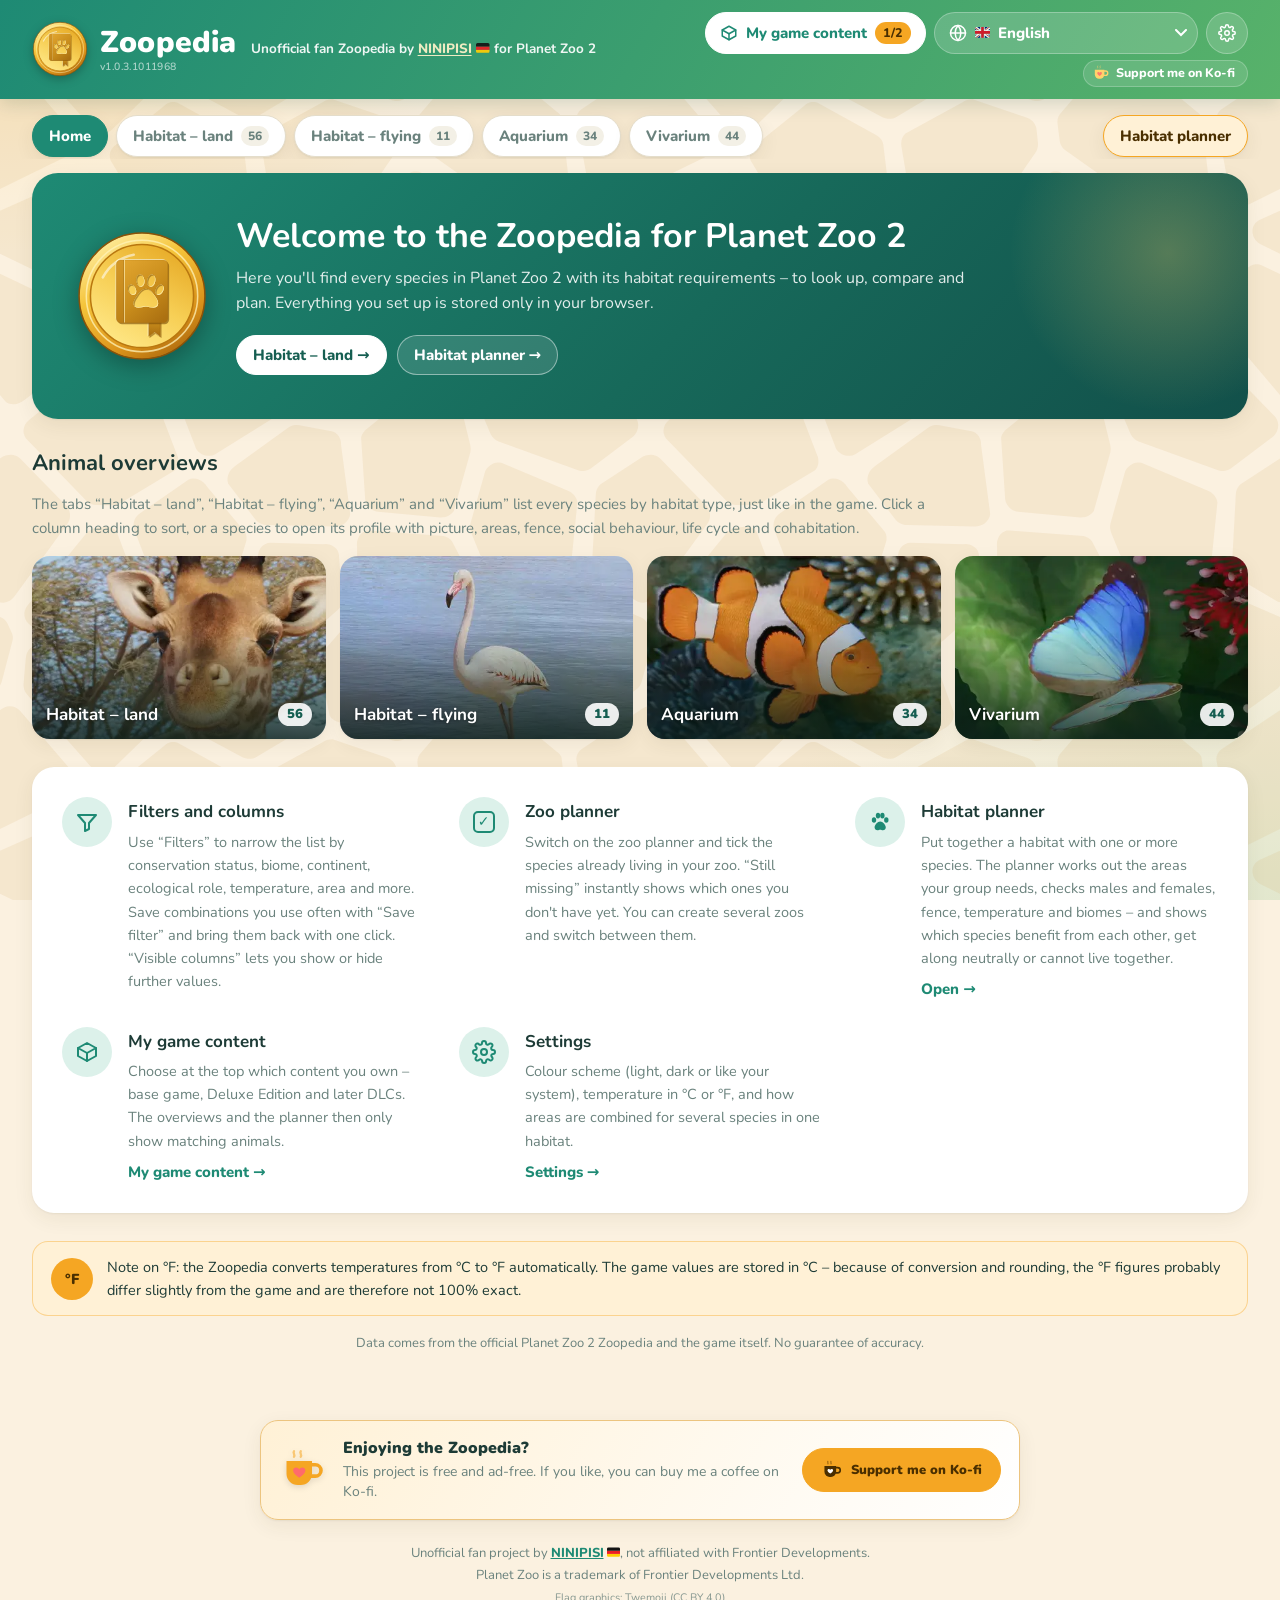
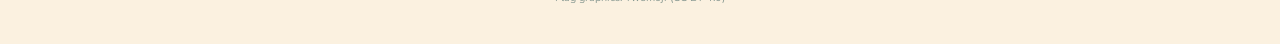
